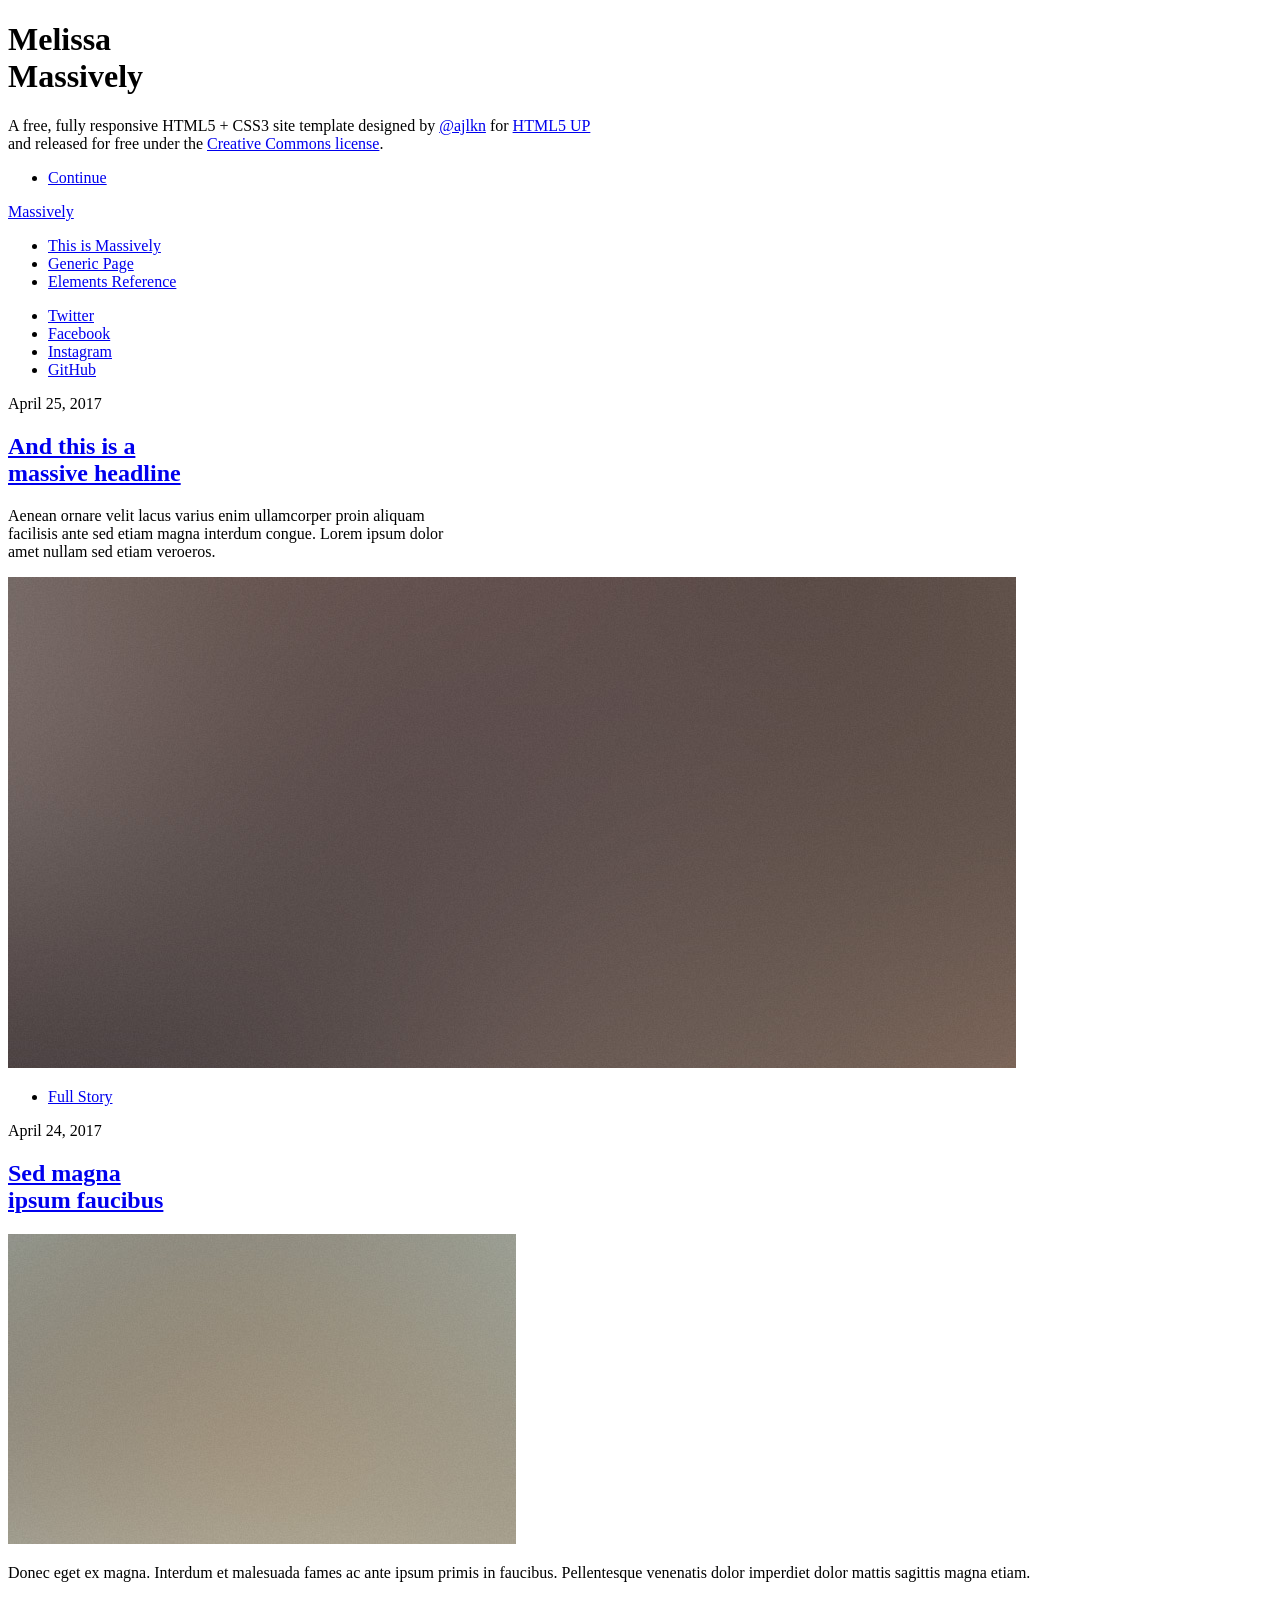
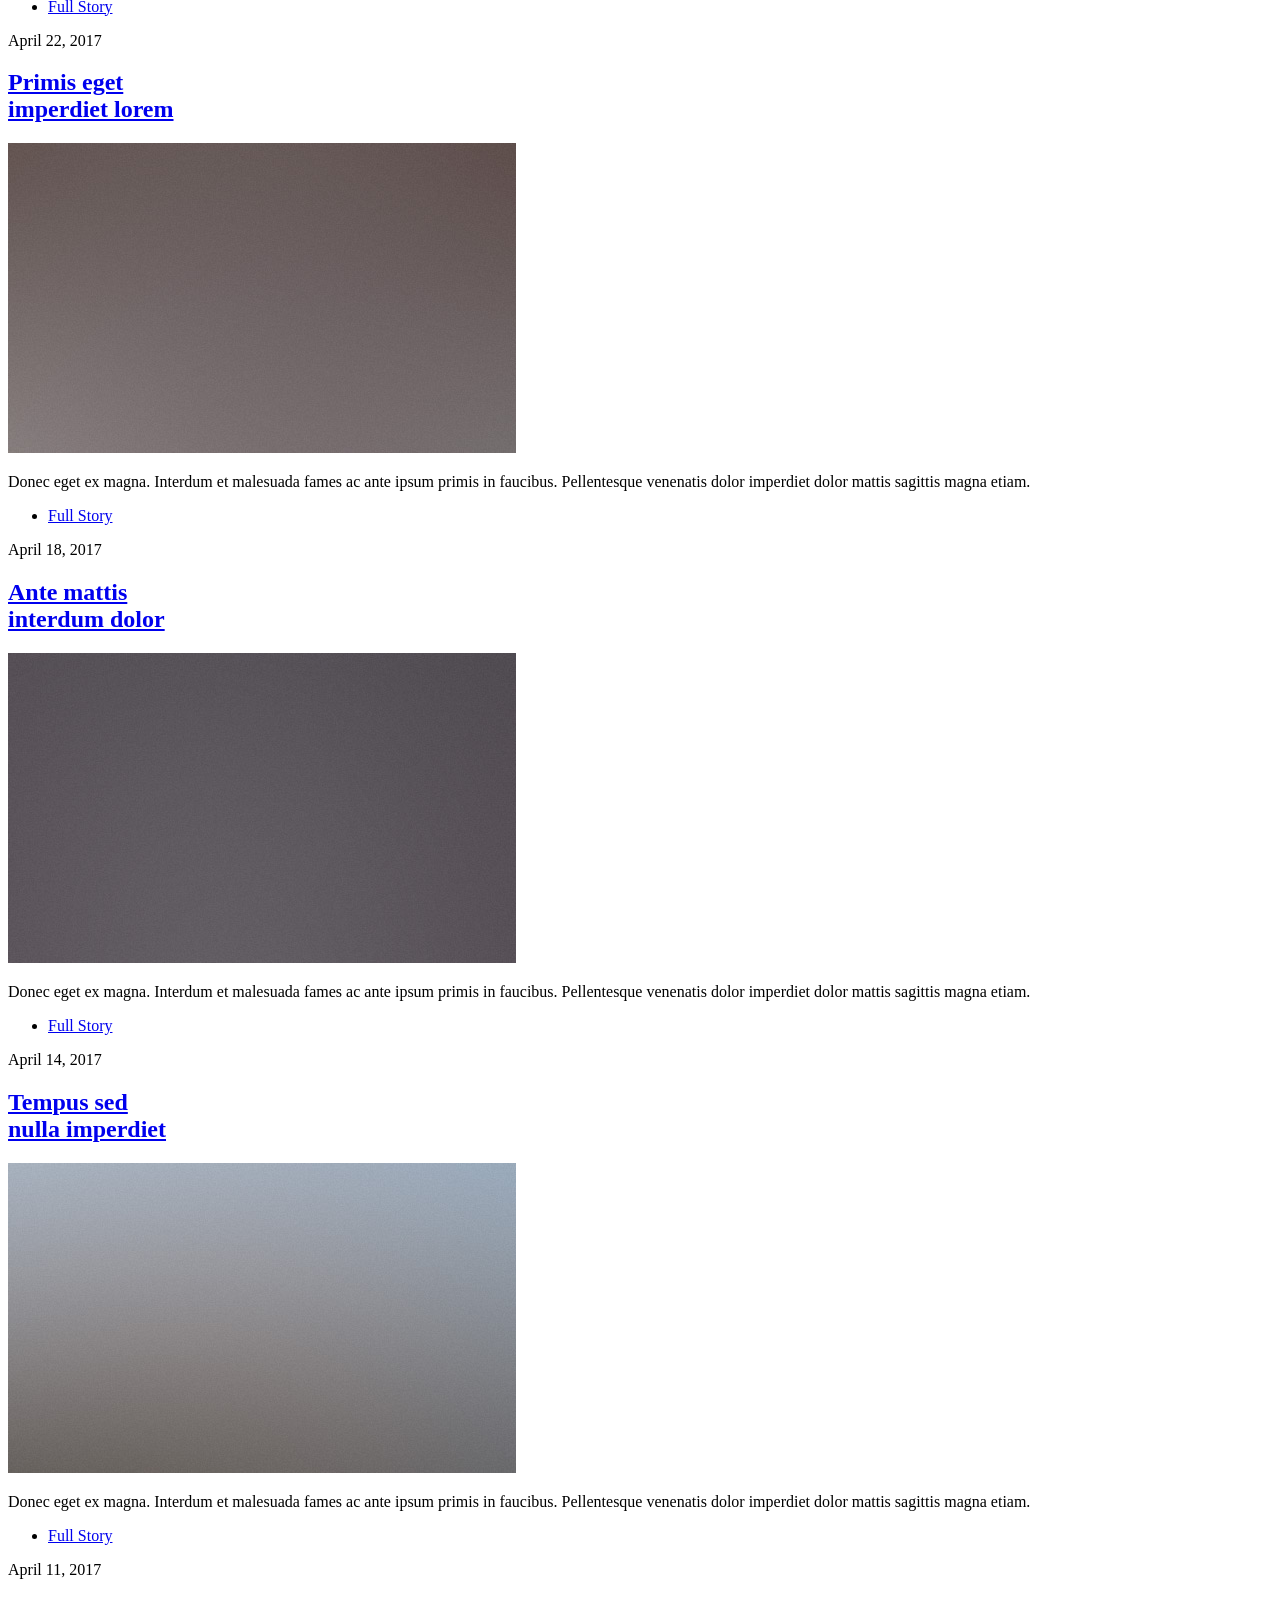
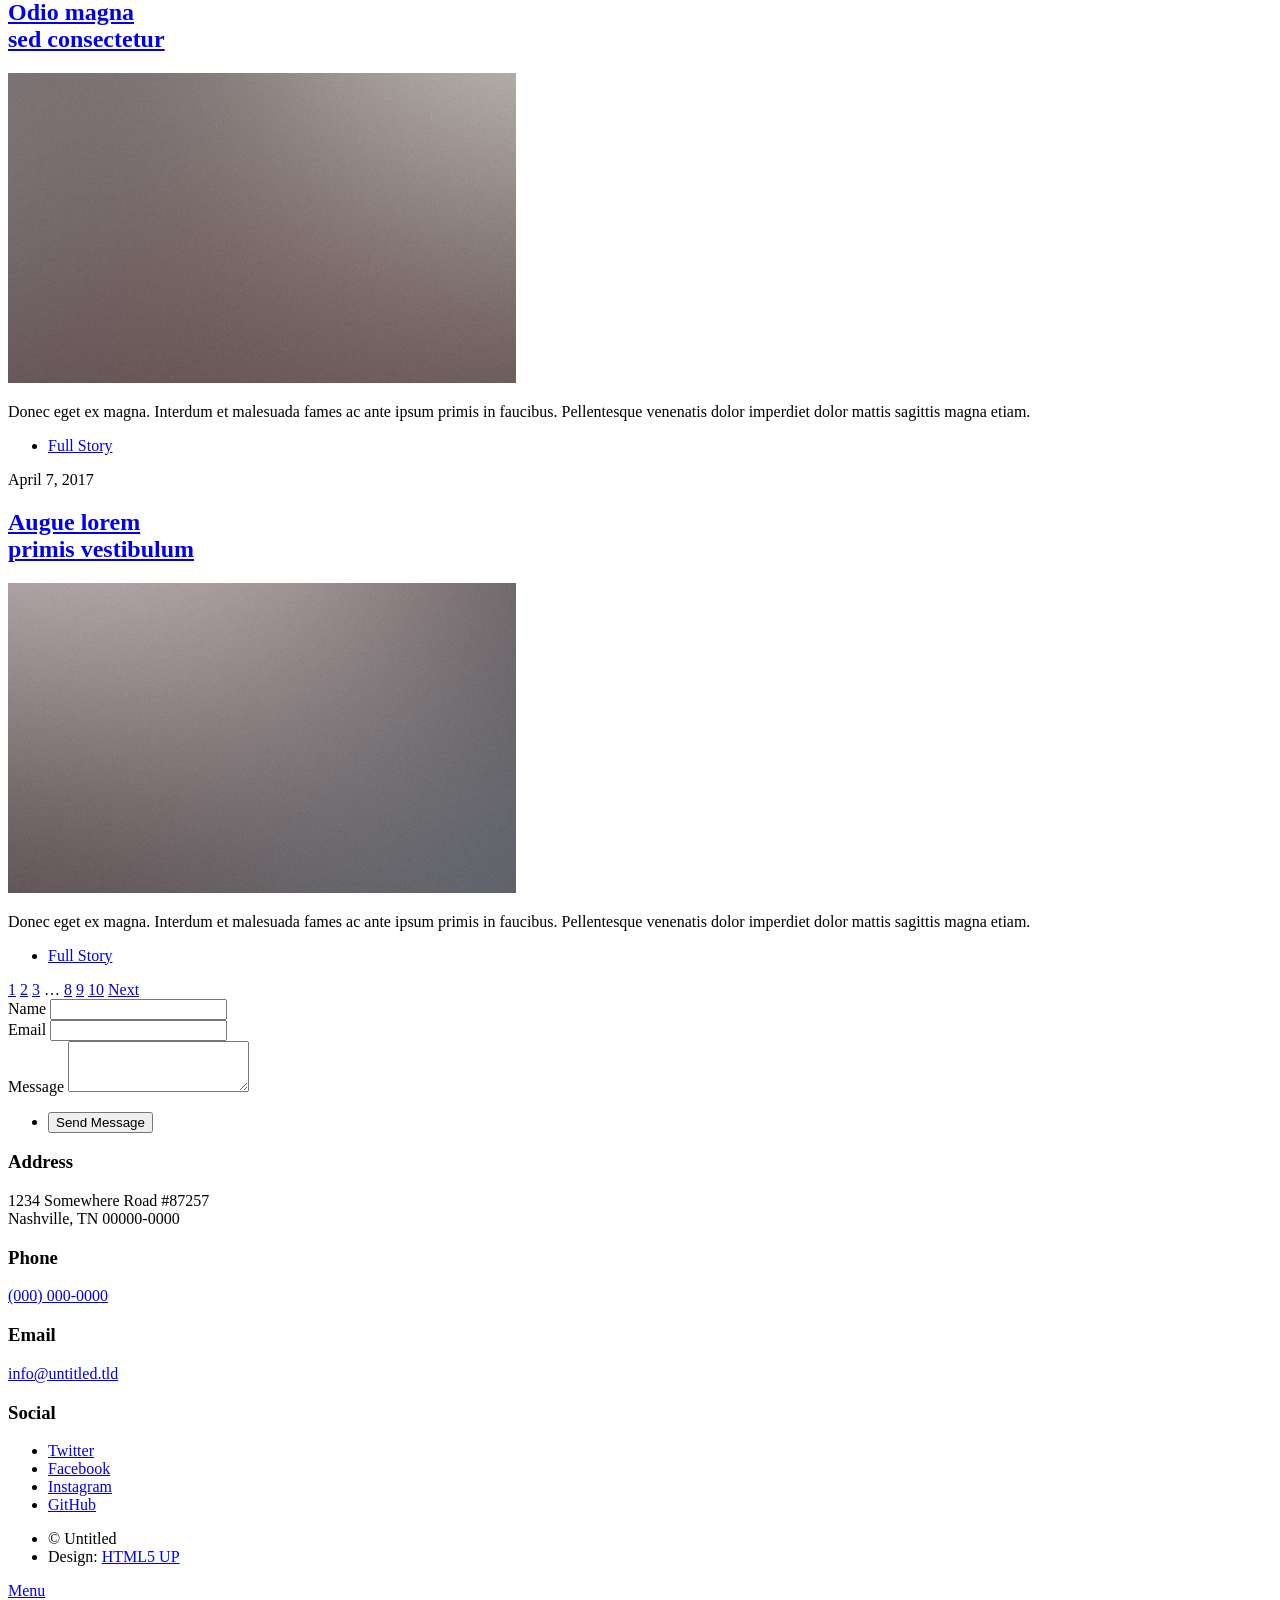
==== index.html @ 53a0f2e7 "Add files via upload First" ====
<!DOCTYPE HTML>
<!--
	Massively by HTML5 UP
	html5up.net | @ajlkn
	Free for personal and commercial use under the CCA 3.0 license (html5up.net/license)
-->
<html>
	<head>
		<title>Massively by HTML5 UP</title>
		<meta charset="utf-8" />
		<meta name="viewport" content="width=device-width, initial-scale=1, user-scalable=no" />
		<link rel="stylesheet" href="assets/css/main.css" />
		<noscript><link rel="stylesheet" href="assets/css/noscript.css" /></noscript>
	</head>
	<body class="is-preload">

		<!-- Wrapper -->
			<div id="wrapper" class="fade-in">

				<!-- Intro -->
					<div id="intro">
						<h1>Melissa<br />
						Massively</h1>
						<p>A free, fully responsive HTML5 + CSS3 site template designed by <a href="https://twitter.com/ajlkn">@ajlkn</a> for <a href="https://html5up.net">HTML5 UP</a><br />
						and released for free under the <a href="https://html5up.net/license">Creative Commons license</a>.</p>
						<ul class="actions">
							<li><a href="#header" class="button icon solid solo fa-arrow-down scrolly">Continue</a></li>
						</ul>
					</div>

				<!-- Header -->
					<header id="header">
						<a href="index.html" class="logo">Massively</a>
					</header>

				<!-- Nav -->
					<nav id="nav">
						<ul class="links">
							<li class="active"><a href="index.html">This is Massively</a></li>
							<li><a href="generic.html">Generic Page</a></li>
							<li><a href="elements.html">Elements Reference</a></li>
						</ul>
						<ul class="icons">
							<li><a href="#" class="icon brands fa-twitter"><span class="label">Twitter</span></a></li>
							<li><a href="#" class="icon brands fa-facebook-f"><span class="label">Facebook</span></a></li>
							<li><a href="#" class="icon brands fa-instagram"><span class="label">Instagram</span></a></li>
							<li><a href="#" class="icon brands fa-github"><span class="label">GitHub</span></a></li>
						</ul>
					</nav>

				<!-- Main -->
					<div id="main">

						<!-- Featured Post -->
							<article class="post featured">
								<header class="major">
									<span class="date">April 25, 2017</span>
									<h2><a href="#">And this is a<br />
									massive headline</a></h2>
									<p>Aenean ornare velit lacus varius enim ullamcorper proin aliquam<br />
									facilisis ante sed etiam magna interdum congue. Lorem ipsum dolor<br />
									amet nullam sed etiam veroeros.</p>
								</header>
								<a href="#" class="image main"><img src="images/pic01.jpg" alt="" /></a>
								<ul class="actions special">
									<li><a href="#" class="button large">Full Story</a></li>
								</ul>
							</article>

						<!-- Posts -->
							<section class="posts">
								<article>
									<header>
										<span class="date">April 24, 2017</span>
										<h2><a href="#">Sed magna<br />
										ipsum faucibus</a></h2>
									</header>
									<a href="#" class="image fit"><img src="images/pic02.jpg" alt="" /></a>
									<p>Donec eget ex magna. Interdum et malesuada fames ac ante ipsum primis in faucibus. Pellentesque venenatis dolor imperdiet dolor mattis sagittis magna etiam.</p>
									<ul class="actions special">
										<li><a href="#" class="button">Full Story</a></li>
									</ul>
								</article>
								<article>
									<header>
										<span class="date">April 22, 2017</span>
										<h2><a href="#">Primis eget<br />
										imperdiet lorem</a></h2>
									</header>
									<a href="#" class="image fit"><img src="images/pic03.jpg" alt="" /></a>
									<p>Donec eget ex magna. Interdum et malesuada fames ac ante ipsum primis in faucibus. Pellentesque venenatis dolor imperdiet dolor mattis sagittis magna etiam.</p>
									<ul class="actions special">
										<li><a href="#" class="button">Full Story</a></li>
									</ul>
								</article>
								<article>
									<header>
										<span class="date">April 18, 2017</span>
										<h2><a href="#">Ante mattis<br />
										interdum dolor</a></h2>
									</header>
									<a href="#" class="image fit"><img src="images/pic04.jpg" alt="" /></a>
									<p>Donec eget ex magna. Interdum et malesuada fames ac ante ipsum primis in faucibus. Pellentesque venenatis dolor imperdiet dolor mattis sagittis magna etiam.</p>
									<ul class="actions special">
										<li><a href="#" class="button">Full Story</a></li>
									</ul>
								</article>
								<article>
									<header>
										<span class="date">April 14, 2017</span>
										<h2><a href="#">Tempus sed<br />
										nulla imperdiet</a></h2>
									</header>
									<a href="#" class="image fit"><img src="images/pic05.jpg" alt="" /></a>
									<p>Donec eget ex magna. Interdum et malesuada fames ac ante ipsum primis in faucibus. Pellentesque venenatis dolor imperdiet dolor mattis sagittis magna etiam.</p>
									<ul class="actions special">
										<li><a href="#" class="button">Full Story</a></li>
									</ul>
								</article>
								<article>
									<header>
										<span class="date">April 11, 2017</span>
										<h2><a href="#">Odio magna<br />
										sed consectetur</a></h2>
									</header>
									<a href="#" class="image fit"><img src="images/pic06.jpg" alt="" /></a>
									<p>Donec eget ex magna. Interdum et malesuada fames ac ante ipsum primis in faucibus. Pellentesque venenatis dolor imperdiet dolor mattis sagittis magna etiam.</p>
									<ul class="actions special">
										<li><a href="#" class="button">Full Story</a></li>
									</ul>
								</article>
								<article>
									<header>
										<span class="date">April 7, 2017</span>
										<h2><a href="#">Augue lorem<br />
										primis vestibulum</a></h2>
									</header>
									<a href="#" class="image fit"><img src="images/pic07.jpg" alt="" /></a>
									<p>Donec eget ex magna. Interdum et malesuada fames ac ante ipsum primis in faucibus. Pellentesque venenatis dolor imperdiet dolor mattis sagittis magna etiam.</p>
									<ul class="actions special">
										<li><a href="#" class="button">Full Story</a></li>
									</ul>
								</article>
							</section>

						<!-- Footer -->
							<footer>
								<div class="pagination">
									<!--<a href="#" class="previous">Prev</a>-->
									<a href="#" class="page active">1</a>
									<a href="#" class="page">2</a>
									<a href="#" class="page">3</a>
									<span class="extra">&hellip;</span>
									<a href="#" class="page">8</a>
									<a href="#" class="page">9</a>
									<a href="#" class="page">10</a>
									<a href="#" class="next">Next</a>
								</div>
							</footer>

					</div>

				<!-- Footer -->
					<footer id="footer">
						<section>
							<form method="post" action="#">
								<div class="fields">
									<div class="field">
										<label for="name">Name</label>
										<input type="text" name="name" id="name" />
									</div>
									<div class="field">
										<label for="email">Email</label>
										<input type="text" name="email" id="email" />
									</div>
									<div class="field">
										<label for="message">Message</label>
										<textarea name="message" id="message" rows="3"></textarea>
									</div>
								</div>
								<ul class="actions">
									<li><input type="submit" value="Send Message" /></li>
								</ul>
							</form>
						</section>
						<section class="split contact">
							<section class="alt">
								<h3>Address</h3>
								<p>1234 Somewhere Road #87257<br />
								Nashville, TN 00000-0000</p>
							</section>
							<section>
								<h3>Phone</h3>
								<p><a href="#">(000) 000-0000</a></p>
							</section>
							<section>
								<h3>Email</h3>
								<p><a href="#">info@untitled.tld</a></p>
							</section>
							<section>
								<h3>Social</h3>
								<ul class="icons alt">
									<li><a href="#" class="icon brands alt fa-twitter"><span class="label">Twitter</span></a></li>
									<li><a href="#" class="icon brands alt fa-facebook-f"><span class="label">Facebook</span></a></li>
									<li><a href="#" class="icon brands alt fa-instagram"><span class="label">Instagram</span></a></li>
									<li><a href="#" class="icon brands alt fa-github"><span class="label">GitHub</span></a></li>
								</ul>
							</section>
						</section>
					</footer>

				<!-- Copyright -->
					<div id="copyright">
						<ul><li>&copy; Untitled</li><li>Design: <a href="https://html5up.net">HTML5 UP</a></li></ul>
					</div>

			</div>

		<!-- Scripts -->
			<script src="assets/js/jquery.min.js"></script>
			<script src="assets/js/jquery.scrollex.min.js"></script>
			<script src="assets/js/jquery.scrolly.min.js"></script>
			<script src="assets/js/browser.min.js"></script>
			<script src="assets/js/breakpoints.min.js"></script>
			<script src="assets/js/util.js"></script>
			<script src="assets/js/main.js"></script>

	</body>
</html>
---- assets/css/main.css ----
@import url(fontawesome-all.min.css);
@import url("https://fonts.googleapis.com/css?family=Merriweather:300,700,300italic,700italic|Source+Sans+Pro:900");

/*
	Massively by HTML5 UP
	html5up.net | @ajlkn
	Free for personal and commercial use under the CCA 3.0 license (html5up.net/license)
*/

html, body, div, span, applet, object,
iframe, h1, h2, h3, h4, h5, h6, p, blockquote,
pre, a, abbr, acronym, address, big, cite,
code, del, dfn, em, img, ins, kbd, q, s, samp,
small, strike, strong, sub, sup, tt, var, b,
u, i, center, dl, dt, dd, ol, ul, li, fieldset,
form, label, legend, table, caption, tbody,
tfoot, thead, tr, th, td, article, aside,
canvas, details, embed, figure, figcaption,
footer, header, hgroup, menu, nav, output, ruby,
section, summary, time, mark, audio, video {
	margin: 0;
	padding: 0;
	border: 0;
	font-size: 100%;
	font: inherit;
	vertical-align: baseline;}

article, aside, details, figcaption, figure,
footer, header, hgroup, menu, nav, section {
	display: block;}

body {
	line-height: 1;
}

ol, ul {
	list-style: none;
}

blockquote, q {
	quotes: none;
}

	blockquote:before, blockquote:after, q:before, q:after {
		content: '';
		content: none;
	}

table {
	border-collapse: collapse;
	border-spacing: 0;
}

body {
	-webkit-text-size-adjust: none;
}

mark {
	background-color: transparent;
	color: inherit;
}

input::-moz-focus-inner {
	border: 0;
	padding: 0;
}

input, select, textarea {
	-moz-appearance: none;
	-webkit-appearance: none;
	-ms-appearance: none;
	appearance: none;
}

/* Basic */

	@-ms-viewport {
		width: device-width;
	}

	body {
		-ms-overflow-style: scrollbar;
	}

	@media screen and (max-width: 480px) {

		html, body {
			min-width: 320px;
		}

	}

	html {
		box-sizing: border-box;
	}

	*, *:before, *:after {
		box-sizing: inherit;
	}

	body {
		background-color: #1e252d;
	}

		body.is-preload *, body.is-preload *:before, body.is-preload *:after {
			-moz-animation: none !important;
			-webkit-animation: none !important;
			-ms-animation: none !important;
			animation: none !important;
			-moz-transition: none !important;
			-webkit-transition: none !important;
			-ms-transition: none !important;
			transition: none !important;
		}

/* Type */

	html {
		font-size: 16pt;
	}

		@media screen and (max-width: 1680px) {

			html {
				font-size: 12pt;
			}

		}

		@media screen and (max-width: 1280px) {

			html {
				font-size: 11pt;
			}

		}

		@media screen and (max-width: 360px) {

			html {
				font-size: 10pt;
			}

		}

	body {
		color: #212931;
	}

	body, input, select, textarea {
		font-family: "Merriweather", Georgia, serif;
		font-weight: 300;
		font-size: 1rem;
		line-height: 2.375;
	}

	a {
		-moz-transition: color 0.2s ease-in-out, background-color 0.2s ease-in-out, border-color 0.2s ease-in-out, box-shadow 0.2s ease-in-out;
		-webkit-transition: color 0.2s ease-in-out, background-color 0.2s ease-in-out, border-color 0.2s ease-in-out, box-shadow 0.2s ease-in-out;
		-ms-transition: color 0.2s ease-in-out, background-color 0.2s ease-in-out, border-color 0.2s ease-in-out, box-shadow 0.2s ease-in-out;
		transition: color 0.2s ease-in-out, background-color 0.2s ease-in-out, border-color 0.2s ease-in-out, box-shadow 0.2s ease-in-out;
		border-bottom: dotted 1px;
		text-decoration: none;
	}

		a:hover {
			border-bottom-color: transparent;
		}

	strong, b {
		font-weight: 600;
	}

	em, i {
		font-style: italic;
	}

	p {
		text-align: justify;
		margin: 0 0 2rem 0;
	}

	h1, h2, h3, h4, h5, h6 {
		font-family: "Source Sans Pro", Helvetica, sans-serif;
		font-weight: 900;
		line-height: 1.5;
		letter-spacing: 0.075em;
		text-transform: uppercase;
		margin: 0 0 1rem 0;
	}

		h1 a, h2 a, h3 a, h4 a, h5 a, h6 a {
			border-bottom: 0;
			color: inherit;
			text-decoration: none;
		}

	h1 {
		font-size: 4rem;
		line-height: 1.1;
		margin: 0 0 2rem 0;
	}

	h2 {
		font-size: 1.75rem;
		line-height: 1.3;
		margin: 0 0 1.5rem 0;
	}

	h3 {
		font-size: 1.25rem;
		margin: 0 0 1.5rem 0;
	}

	h4 {
		font-size: 1rem;
	}

	h5 {
		font-size: 0.9rem;
	}

	h6 {
		font-size: 0.8rem;
	}

	sub {
		font-size: 0.8rem;
		position: relative;
		top: 0.5rem;
	}

	sup {
		font-size: 0.8rem;
		position: relative;
		top: -0.5rem;
	}

	blockquote {
		border-left: solid 4px;
		font-style: italic;
		margin: 0 0 2rem 0;
		padding: 0.5rem 0 0.5rem 2rem;
	}

	code {
		border: solid 2px;
		font-family: "Courier New", monospace;
		font-size: 0.9rem;
		margin: 0 0.25rem;
		padding: 0.25rem 0.65rem;
	}

	pre {
		-webkit-overflow-scrolling: touch;
		font-family: "Courier New", monospace;
		font-size: 0.9rem;
		margin: 0 0 2rem 0;
	}

		pre code {
			display: block;
			line-height: 1.75;
			padding: 1rem 1.5rem;
			overflow-x: auto;
		}

	hr {
		border: 0;
		border-bottom: solid 2px;
		margin: 3rem 0;
	}

		hr.major {
			margin: 5rem 0;
		}

	.align-left {
		text-align: left;
	}

	.align-center {
		text-align: center;
	}

	.align-right {
		text-align: right;
	}

	input, select, textarea {
		color: #212931;
	}

	a {
		color: #212931;
		border-bottom-color: rgba(33, 41, 49, 0.5);
	}

		a:hover {
			border-bottom-color: transparent;
			color: #18bfef !important;
		}

	strong, b {
		color: #212931;
	}

	h1, h2, h3, h4, h5, h6 {
		color: #212931;
	}

	blockquote {
		border-left-color: #eeeeee;
	}

	code {
		background: rgba(220, 220, 220, 0.25);
		border-color: #eeeeee;
	}

	hr {
		border-bottom-color: #eeeeee;
	}

/* Row */

	.row {
		display: flex;
		flex-wrap: wrap;
		box-sizing: border-box;
		align-items: stretch;
	}

		.row > * {
			box-sizing: border-box;
		}

		.row.gtr-uniform > * > :last-child {
			margin-bottom: 0;
		}

		.row.aln-left {
			justify-content: flex-start;
		}

		.row.aln-center {
			justify-content: center;
		}

		.row.aln-right {
			justify-content: flex-end;
		}

		.row.aln-top {
			align-items: flex-start;
		}

		.row.aln-middle {
			align-items: center;
		}

		.row.aln-bottom {
			align-items: flex-end;
		}

		.row > .imp {
			order: -1;
		}

		.row > .col-1 {
			width: 8.33333%;
		}

		.row > .off-1 {
			margin-left: 8.33333%;
		}

		.row > .col-2 {
			width: 16.66667%;
		}

		.row > .off-2 {
			margin-left: 16.66667%;
		}

		.row > .col-3 {
			width: 25%;
		}

		.row > .off-3 {
			margin-left: 25%;
		}

		.row > .col-4 {
			width: 33.33333%;
		}

		.row > .off-4 {
			margin-left: 33.33333%;
		}

		.row > .col-5 {
			width: 41.66667%;
		}

		.row > .off-5 {
			margin-left: 41.66667%;
		}

		.row > .col-6 {
			width: 50%;
		}

		.row > .off-6 {
			margin-left: 50%;
		}

		.row > .col-7 {
			width: 58.33333%;
		}

		.row > .off-7 {
			margin-left: 58.33333%;
		}

		.row > .col-8 {
			width: 66.66667%;
		}

		.row > .off-8 {
			margin-left: 66.66667%;
		}

		.row > .col-9 {
			width: 75%;
		}

		.row > .off-9 {
			margin-left: 75%;
		}

		.row > .col-10 {
			width: 83.33333%;
		}

		.row > .off-10 {
			margin-left: 83.33333%;
		}

		.row > .col-11 {
			width: 91.66667%;
		}

		.row > .off-11 {
			margin-left: 91.66667%;
		}

		.row > .col-12 {
			width: 100%;
		}

		.row > .off-12 {
			margin-left: 100%;
		}

		.row.gtr-0 {
			margin-top: 0;
			margin-left: 0rem;
		}

			.row.gtr-0 > * {
				padding: 0 0 0 0rem;
			}

			.row.gtr-0.gtr-uniform {
				margin-top: 0rem;
			}

				.row.gtr-0.gtr-uniform > * {
					padding-top: 0rem;
				}

		.row.gtr-25 {
			margin-top: 0;
			margin-left: -0.375rem;
		}

			.row.gtr-25 > * {
				padding: 0 0 0 0.375rem;
			}

			.row.gtr-25.gtr-uniform {
				margin-top: -0.375rem;
			}

				.row.gtr-25.gtr-uniform > * {
					padding-top: 0.375rem;
				}

		.row.gtr-50 {
			margin-top: 0;
			margin-left: -0.75rem;
		}

			.row.gtr-50 > * {
				padding: 0 0 0 0.75rem;
			}

			.row.gtr-50.gtr-uniform {
				margin-top: -0.75rem;
			}

				.row.gtr-50.gtr-uniform > * {
					padding-top: 0.75rem;
				}

		.row {
			margin-top: 0;
			margin-left: -1.5rem;
		}

			.row > * {
				padding: 0 0 0 1.5rem;
			}

			.row.gtr-uniform {
				margin-top: -1.5rem;
			}

				.row.gtr-uniform > * {
					padding-top: 1.5rem;
				}

		.row.gtr-150 {
			margin-top: 0;
			margin-left: -2.25rem;
		}

			.row.gtr-150 > * {
				padding: 0 0 0 2.25rem;
			}

			.row.gtr-150.gtr-uniform {
				margin-top: -2.25rem;
			}

				.row.gtr-150.gtr-uniform > * {
					padding-top: 2.25rem;
				}

		.row.gtr-200 {
			margin-top: 0;
			margin-left: -3rem;
		}

			.row.gtr-200 > * {
				padding: 0 0 0 3rem;
			}

			.row.gtr-200.gtr-uniform {
				margin-top: -3rem;
			}

				.row.gtr-200.gtr-uniform > * {
					padding-top: 3rem;
				}

		@media screen and (max-width: 1680px) {

			.row {
				display: flex;
				flex-wrap: wrap;
				box-sizing: border-box;
				align-items: stretch;
			}

				.row > * {
					box-sizing: border-box;
				}

				.row.gtr-uniform > * > :last-child {
					margin-bottom: 0;
				}

				.row.aln-left {
					justify-content: flex-start;
				}

				.row.aln-center {
					justify-content: center;
				}

				.row.aln-right {
					justify-content: flex-end;
				}

				.row.aln-top {
					align-items: flex-start;
				}

				.row.aln-middle {
					align-items: center;
				}

				.row.aln-bottom {
					align-items: flex-end;
				}

				.row > .imp-xlarge {
					order: -1;
				}

				.row > .col-1-xlarge {
					width: 8.33333%;
				}

				.row > .off-1-xlarge {
					margin-left: 8.33333%;
				}

				.row > .col-2-xlarge {
					width: 16.66667%;
				}

				.row > .off-2-xlarge {
					margin-left: 16.66667%;
				}

				.row > .col-3-xlarge {
					width: 25%;
				}

				.row > .off-3-xlarge {
					margin-left: 25%;
				}

				.row > .col-4-xlarge {
					width: 33.33333%;
				}

				.row > .off-4-xlarge {
					margin-left: 33.33333%;
				}

				.row > .col-5-xlarge {
					width: 41.66667%;
				}

				.row > .off-5-xlarge {
					margin-left: 41.66667%;
				}

				.row > .col-6-xlarge {
					width: 50%;
				}

				.row > .off-6-xlarge {
					margin-left: 50%;
				}

				.row > .col-7-xlarge {
					width: 58.33333%;
				}

				.row > .off-7-xlarge {
					margin-left: 58.33333%;
				}

				.row > .col-8-xlarge {
					width: 66.66667%;
				}

				.row > .off-8-xlarge {
					margin-left: 66.66667%;
				}

				.row > .col-9-xlarge {
					width: 75%;
				}

				.row > .off-9-xlarge {
					margin-left: 75%;
				}

				.row > .col-10-xlarge {
					width: 83.33333%;
				}

				.row > .off-10-xlarge {
					margin-left: 83.33333%;
				}

				.row > .col-11-xlarge {
					width: 91.66667%;
				}

				.row > .off-11-xlarge {
					margin-left: 91.66667%;
				}

				.row > .col-12-xlarge {
					width: 100%;
				}

				.row > .off-12-xlarge {
					margin-left: 100%;
				}

				.row.gtr-0 {
					margin-top: 0;
					margin-left: 0rem;
				}

					.row.gtr-0 > * {
						padding: 0 0 0 0rem;
					}

					.row.gtr-0.gtr-uniform {
						margin-top: 0rem;
					}

						.row.gtr-0.gtr-uniform > * {
							padding-top: 0rem;
						}

				.row.gtr-25 {
					margin-top: 0;
					margin-left: -0.375rem;
				}

					.row.gtr-25 > * {
						padding: 0 0 0 0.375rem;
					}

					.row.gtr-25.gtr-uniform {
						margin-top: -0.375rem;
					}

						.row.gtr-25.gtr-uniform > * {
							padding-top: 0.375rem;
						}

				.row.gtr-50 {
					margin-top: 0;
					margin-left: -0.75rem;
				}

					.row.gtr-50 > * {
						padding: 0 0 0 0.75rem;
					}

					.row.gtr-50.gtr-uniform {
						margin-top: -0.75rem;
					}

						.row.gtr-50.gtr-uniform > * {
							padding-top: 0.75rem;
						}

				.row {
					margin-top: 0;
					margin-left: -1.5rem;
				}

					.row > * {
						padding: 0 0 0 1.5rem;
					}

					.row.gtr-uniform {
						margin-top: -1.5rem;
					}

						.row.gtr-uniform > * {
							padding-top: 1.5rem;
						}

				.row.gtr-150 {
					margin-top: 0;
					margin-left: -2.25rem;
				}

					.row.gtr-150 > * {
						padding: 0 0 0 2.25rem;
					}

					.row.gtr-150.gtr-uniform {
						margin-top: -2.25rem;
					}

						.row.gtr-150.gtr-uniform > * {
							padding-top: 2.25rem;
						}

				.row.gtr-200 {
					margin-top: 0;
					margin-left: -3rem;
				}

					.row.gtr-200 > * {
						padding: 0 0 0 3rem;
					}

					.row.gtr-200.gtr-uniform {
						margin-top: -3rem;
					}

						.row.gtr-200.gtr-uniform > * {
							padding-top: 3rem;
						}

		}

		@media screen and (max-width: 1280px) {

			.row {
				display: flex;
				flex-wrap: wrap;
				box-sizing: border-box;
				align-items: stretch;
			}

				.row > * {
					box-sizing: border-box;
				}

				.row.gtr-uniform > * > :last-child {
					margin-bottom: 0;
				}

				.row.aln-left {
					justify-content: flex-start;
				}

				.row.aln-center {
					justify-content: center;
				}

				.row.aln-right {
					justify-content: flex-end;
				}

				.row.aln-top {
					align-items: flex-start;
				}

				.row.aln-middle {
					align-items: center;
				}

				.row.aln-bottom {
					align-items: flex-end;
				}

				.row > .imp-large {
					order: -1;
				}

				.row > .col-1-large {
					width: 8.33333%;
				}

				.row > .off-1-large {
					margin-left: 8.33333%;
				}

				.row > .col-2-large {
					width: 16.66667%;
				}

				.row > .off-2-large {
					margin-left: 16.66667%;
				}

				.row > .col-3-large {
					width: 25%;
				}

				.row > .off-3-large {
					margin-left: 25%;
				}

				.row > .col-4-large {
					width: 33.33333%;
				}

				.row > .off-4-large {
					margin-left: 33.33333%;
				}

				.row > .col-5-large {
					width: 41.66667%;
				}

				.row > .off-5-large {
					margin-left: 41.66667%;
				}

				.row > .col-6-large {
					width: 50%;
				}

				.row > .off-6-large {
					margin-left: 50%;
				}

				.row > .col-7-large {
					width: 58.33333%;
				}

				.row > .off-7-large {
					margin-left: 58.33333%;
				}

				.row > .col-8-large {
					width: 66.66667%;
				}

				.row > .off-8-large {
					margin-left: 66.66667%;
				}

				.row > .col-9-large {
					width: 75%;
				}

				.row > .off-9-large {
					margin-left: 75%;
				}

				.row > .col-10-large {
					width: 83.33333%;
				}

				.row > .off-10-large {
					margin-left: 83.33333%;
				}

				.row > .col-11-large {
					width: 91.66667%;
				}

				.row > .off-11-large {
					margin-left: 91.66667%;
				}

				.row > .col-12-large {
					width: 100%;
				}

				.row > .off-12-large {
					margin-left: 100%;
				}

				.row.gtr-0 {
					margin-top: 0;
					margin-left: 0rem;
				}

					.row.gtr-0 > * {
						padding: 0 0 0 0rem;
					}

					.row.gtr-0.gtr-uniform {
						margin-top: 0rem;
					}

						.row.gtr-0.gtr-uniform > * {
							padding-top: 0rem;
						}

				.row.gtr-25 {
					margin-top: 0;
					margin-left: -0.375rem;
				}

					.row.gtr-25 > * {
						padding: 0 0 0 0.375rem;
					}

					.row.gtr-25.gtr-uniform {
						margin-top: -0.375rem;
					}

						.row.gtr-25.gtr-uniform > * {
							padding-top: 0.375rem;
						}

				.row.gtr-50 {
					margin-top: 0;
					margin-left: -0.75rem;
				}

					.row.gtr-50 > * {
						padding: 0 0 0 0.75rem;
					}

					.row.gtr-50.gtr-uniform {
						margin-top: -0.75rem;
					}

						.row.gtr-50.gtr-uniform > * {
							padding-top: 0.75rem;
						}

				.row {
					margin-top: 0;
					margin-left: -1.5rem;
				}

					.row > * {
						padding: 0 0 0 1.5rem;
					}

					.row.gtr-uniform {
						margin-top: -1.5rem;
					}

						.row.gtr-uniform > * {
							padding-top: 1.5rem;
						}

				.row.gtr-150 {
					margin-top: 0;
					margin-left: -2.25rem;
				}

					.row.gtr-150 > * {
						padding: 0 0 0 2.25rem;
					}

					.row.gtr-150.gtr-uniform {
						margin-top: -2.25rem;
					}

						.row.gtr-150.gtr-uniform > * {
							padding-top: 2.25rem;
						}

				.row.gtr-200 {
					margin-top: 0;
					margin-left: -3rem;
				}

					.row.gtr-200 > * {
						padding: 0 0 0 3rem;
					}

					.row.gtr-200.gtr-uniform {
						margin-top: -3rem;
					}

						.row.gtr-200.gtr-uniform > * {
							padding-top: 3rem;
						}

		}

		@media screen and (max-width: 980px) {

			.row {
				display: flex;
				flex-wrap: wrap;
				box-sizing: border-box;
				align-items: stretch;
			}

				.row > * {
					box-sizing: border-box;
				}

				.row.gtr-uniform > * > :last-child {
					margin-bottom: 0;
				}

				.row.aln-left {
					justify-content: flex-start;
				}

				.row.aln-center {
					justify-content: center;
				}

				.row.aln-right {
					justify-content: flex-end;
				}

				.row.aln-top {
					align-items: flex-start;
				}

				.row.aln-middle {
					align-items: center;
				}

				.row.aln-bottom {
					align-items: flex-end;
				}

				.row > .imp-medium {
					order: -1;
				}

				.row > .col-1-medium {
					width: 8.33333%;
				}

				.row > .off-1-medium {
					margin-left: 8.33333%;
				}

				.row > .col-2-medium {
					width: 16.66667%;
				}

				.row > .off-2-medium {
					margin-left: 16.66667%;
				}

				.row > .col-3-medium {
					width: 25%;
				}

				.row > .off-3-medium {
					margin-left: 25%;
				}

				.row > .col-4-medium {
					width: 33.33333%;
				}

				.row > .off-4-medium {
					margin-left: 33.33333%;
				}

				.row > .col-5-medium {
					width: 41.66667%;
				}

				.row > .off-5-medium {
					margin-left: 41.66667%;
				}

				.row > .col-6-medium {
					width: 50%;
				}

				.row > .off-6-medium {
					margin-left: 50%;
				}

				.row > .col-7-medium {
					width: 58.33333%;
				}

				.row > .off-7-medium {
					margin-left: 58.33333%;
				}

				.row > .col-8-medium {
					width: 66.66667%;
				}

				.row > .off-8-medium {
					margin-left: 66.66667%;
				}

				.row > .col-9-medium {
					width: 75%;
				}

				.row > .off-9-medium {
					margin-left: 75%;
				}

				.row > .col-10-medium {
					width: 83.33333%;
				}

				.row > .off-10-medium {
					margin-left: 83.33333%;
				}

				.row > .col-11-medium {
					width: 91.66667%;
				}

				.row > .off-11-medium {
					margin-left: 91.66667%;
				}

				.row > .col-12-medium {
					width: 100%;
				}

				.row > .off-12-medium {
					margin-left: 100%;
				}

				.row.gtr-0 {
					margin-top: 0;
					margin-left: 0rem;
				}

					.row.gtr-0 > * {
						padding: 0 0 0 0rem;
					}

					.row.gtr-0.gtr-uniform {
						margin-top: 0rem;
					}

						.row.gtr-0.gtr-uniform > * {
							padding-top: 0rem;
						}

				.row.gtr-25 {
					margin-top: 0;
					margin-left: -0.375rem;
				}

					.row.gtr-25 > * {
						padding: 0 0 0 0.375rem;
					}

					.row.gtr-25.gtr-uniform {
						margin-top: -0.375rem;
					}

						.row.gtr-25.gtr-uniform > * {
							padding-top: 0.375rem;
						}

				.row.gtr-50 {
					margin-top: 0;
					margin-left: -0.75rem;
				}

					.row.gtr-50 > * {
						padding: 0 0 0 0.75rem;
					}

					.row.gtr-50.gtr-uniform {
						margin-top: -0.75rem;
					}

						.row.gtr-50.gtr-uniform > * {
							padding-top: 0.75rem;
						}

				.row {
					margin-top: 0;
					margin-left: -1.5rem;
				}

					.row > * {
						padding: 0 0 0 1.5rem;
					}

					.row.gtr-uniform {
						margin-top: -1.5rem;
					}

						.row.gtr-uniform > * {
							padding-top: 1.5rem;
						}

				.row.gtr-150 {
					margin-top: 0;
					margin-left: -2.25rem;
				}

					.row.gtr-150 > * {
						padding: 0 0 0 2.25rem;
					}

					.row.gtr-150.gtr-uniform {
						margin-top: -2.25rem;
					}

						.row.gtr-150.gtr-uniform > * {
							padding-top: 2.25rem;
						}

				.row.gtr-200 {
					margin-top: 0;
					margin-left: -3rem;
				}

					.row.gtr-200 > * {
						padding: 0 0 0 3rem;
					}

					.row.gtr-200.gtr-uniform {
						margin-top: -3rem;
					}

						.row.gtr-200.gtr-uniform > * {
							padding-top: 3rem;
						}

		}

		@media screen and (max-width: 736px) {

			.row {
				display: flex;
				flex-wrap: wrap;
				box-sizing: border-box;
				align-items: stretch;
			}

				.row > * {
					box-sizing: border-box;
				}

				.row.gtr-uniform > * > :last-child {
					margin-bottom: 0;
				}

				.row.aln-left {
					justify-content: flex-start;
				}

				.row.aln-center {
					justify-content: center;
				}

				.row.aln-right {
					justify-content: flex-end;
				}

				.row.aln-top {
					align-items: flex-start;
				}

				.row.aln-middle {
					align-items: center;
				}

				.row.aln-bottom {
					align-items: flex-end;
				}

				.row > .imp-small {
					order: -1;
				}

				.row > .col-1-small {
					width: 8.33333%;
				}

				.row > .off-1-small {
					margin-left: 8.33333%;
				}

				.row > .col-2-small {
					width: 16.66667%;
				}

				.row > .off-2-small {
					margin-left: 16.66667%;
				}

				.row > .col-3-small {
					width: 25%;
				}

				.row > .off-3-small {
					margin-left: 25%;
				}

				.row > .col-4-small {
					width: 33.33333%;
				}

				.row > .off-4-small {
					margin-left: 33.33333%;
				}

				.row > .col-5-small {
					width: 41.66667%;
				}

				.row > .off-5-small {
					margin-left: 41.66667%;
				}

				.row > .col-6-small {
					width: 50%;
				}

				.row > .off-6-small {
					margin-left: 50%;
				}

				.row > .col-7-small {
					width: 58.33333%;
				}

				.row > .off-7-small {
					margin-left: 58.33333%;
				}

				.row > .col-8-small {
					width: 66.66667%;
				}

				.row > .off-8-small {
					margin-left: 66.66667%;
				}

				.row > .col-9-small {
					width: 75%;
				}

				.row > .off-9-small {
					margin-left: 75%;
				}

				.row > .col-10-small {
					width: 83.33333%;
				}

				.row > .off-10-small {
					margin-left: 83.33333%;
				}

				.row > .col-11-small {
					width: 91.66667%;
				}

				.row > .off-11-small {
					margin-left: 91.66667%;
				}

				.row > .col-12-small {
					width: 100%;
				}

				.row > .off-12-small {
					margin-left: 100%;
				}

				.row.gtr-0 {
					margin-top: 0;
					margin-left: 0rem;
				}

					.row.gtr-0 > * {
						padding: 0 0 0 0rem;
					}

					.row.gtr-0.gtr-uniform {
						margin-top: 0rem;
					}

						.row.gtr-0.gtr-uniform > * {
							padding-top: 0rem;
						}

				.row.gtr-25 {
					margin-top: 0;
					margin-left: -0.375rem;
				}

					.row.gtr-25 > * {
						padding: 0 0 0 0.375rem;
					}

					.row.gtr-25.gtr-uniform {
						margin-top: -0.375rem;
					}

						.row.gtr-25.gtr-uniform > * {
							padding-top: 0.375rem;
						}

				.row.gtr-50 {
					margin-top: 0;
					margin-left: -0.75rem;
				}

					.row.gtr-50 > * {
						padding: 0 0 0 0.75rem;
					}

					.row.gtr-50.gtr-uniform {
						margin-top: -0.75rem;
					}

						.row.gtr-50.gtr-uniform > * {
							padding-top: 0.75rem;
						}

				.row {
					margin-top: 0;
					margin-left: -1.5rem;
				}

					.row > * {
						padding: 0 0 0 1.5rem;
					}

					.row.gtr-uniform {
						margin-top: -1.5rem;
					}

						.row.gtr-uniform > * {
							padding-top: 1.5rem;
						}

				.row.gtr-150 {
					margin-top: 0;
					margin-left: -2.25rem;
				}

					.row.gtr-150 > * {
						padding: 0 0 0 2.25rem;
					}

					.row.gtr-150.gtr-uniform {
						margin-top: -2.25rem;
					}

						.row.gtr-150.gtr-uniform > * {
							padding-top: 2.25rem;
						}

				.row.gtr-200 {
					margin-top: 0;
					margin-left: -3rem;
				}

					.row.gtr-200 > * {
						padding: 0 0 0 3rem;
					}

					.row.gtr-200.gtr-uniform {
						margin-top: -3rem;
					}

						.row.gtr-200.gtr-uniform > * {
							padding-top: 3rem;
						}

		}

		@media screen and (max-width: 480px) {

			.row {
				display: flex;
				flex-wrap: wrap;
				box-sizing: border-box;
				align-items: stretch;
			}

				.row > * {
					box-sizing: border-box;
				}

				.row.gtr-uniform > * > :last-child {
					margin-bottom: 0;
				}

				.row.aln-left {
					justify-content: flex-start;
				}

				.row.aln-center {
					justify-content: center;
				}

				.row.aln-right {
					justify-content: flex-end;
				}

				.row.aln-top {
					align-items: flex-start;
				}

				.row.aln-middle {
					align-items: center;
				}

				.row.aln-bottom {
					align-items: flex-end;
				}

				.row > .imp-xsmall {
					order: -1;
				}

				.row > .col-1-xsmall {
					width: 8.33333%;
				}

				.row > .off-1-xsmall {
					margin-left: 8.33333%;
				}

				.row > .col-2-xsmall {
					width: 16.66667%;
				}

				.row > .off-2-xsmall {
					margin-left: 16.66667%;
				}

				.row > .col-3-xsmall {
					width: 25%;
				}

				.row > .off-3-xsmall {
					margin-left: 25%;
				}

				.row > .col-4-xsmall {
					width: 33.33333%;
				}

				.row > .off-4-xsmall {
					margin-left: 33.33333%;
				}

				.row > .col-5-xsmall {
					width: 41.66667%;
				}

				.row > .off-5-xsmall {
					margin-left: 41.66667%;
				}

				.row > .col-6-xsmall {
					width: 50%;
				}

				.row > .off-6-xsmall {
					margin-left: 50%;
				}

				.row > .col-7-xsmall {
					width: 58.33333%;
				}

				.row > .off-7-xsmall {
					margin-left: 58.33333%;
				}

				.row > .col-8-xsmall {
					width: 66.66667%;
				}

				.row > .off-8-xsmall {
					margin-left: 66.66667%;
				}

				.row > .col-9-xsmall {
					width: 75%;
				}

				.row > .off-9-xsmall {
					margin-left: 75%;
				}

				.row > .col-10-xsmall {
					width: 83.33333%;
				}

				.row > .off-10-xsmall {
					margin-left: 83.33333%;
				}

				.row > .col-11-xsmall {
					width: 91.66667%;
				}

				.row > .off-11-xsmall {
					margin-left: 91.66667%;
				}

				.row > .col-12-xsmall {
					width: 100%;
				}

				.row > .off-12-xsmall {
					margin-left: 100%;
				}

				.row.gtr-0 {
					margin-top: 0;
					margin-left: 0rem;
				}

					.row.gtr-0 > * {
						padding: 0 0 0 0rem;
					}

					.row.gtr-0.gtr-uniform {
						margin-top: 0rem;
					}

						.row.gtr-0.gtr-uniform > * {
							padding-top: 0rem;
						}

				.row.gtr-25 {
					margin-top: 0;
					margin-left: -0.375rem;
				}

					.row.gtr-25 > * {
						padding: 0 0 0 0.375rem;
					}

					.row.gtr-25.gtr-uniform {
						margin-top: -0.375rem;
					}

						.row.gtr-25.gtr-uniform > * {
							padding-top: 0.375rem;
						}

				.row.gtr-50 {
					margin-top: 0;
					margin-left: -0.75rem;
				}

					.row.gtr-50 > * {
						padding: 0 0 0 0.75rem;
					}

					.row.gtr-50.gtr-uniform {
						margin-top: -0.75rem;
					}

						.row.gtr-50.gtr-uniform > * {
							padding-top: 0.75rem;
						}

				.row {
					margin-top: 0;
					margin-left: -1.5rem;
				}

					.row > * {
						padding: 0 0 0 1.5rem;
					}

					.row.gtr-uniform {
						margin-top: -1.5rem;
					}

						.row.gtr-uniform > * {
							padding-top: 1.5rem;
						}

				.row.gtr-150 {
					margin-top: 0;
					margin-left: -2.25rem;
				}

					.row.gtr-150 > * {
						padding: 0 0 0 2.25rem;
					}

					.row.gtr-150.gtr-uniform {
						margin-top: -2.25rem;
					}

						.row.gtr-150.gtr-uniform > * {
							padding-top: 2.25rem;
						}

				.row.gtr-200 {
					margin-top: 0;
					margin-left: -3rem;
				}

					.row.gtr-200 > * {
						padding: 0 0 0 3rem;
					}

					.row.gtr-200.gtr-uniform {
						margin-top: -3rem;
					}

						.row.gtr-200.gtr-uniform > * {
							padding-top: 3rem;
						}

		}

		@media screen and (max-width: 360px) {

			.row {
				display: flex;
				flex-wrap: wrap;
				box-sizing: border-box;
				align-items: stretch;
			}

				.row > * {
					box-sizing: border-box;
				}

				.row.gtr-uniform > * > :last-child {
					margin-bottom: 0;
				}

				.row.aln-left {
					justify-content: flex-start;
				}

				.row.aln-center {
					justify-content: center;
				}

				.row.aln-right {
					justify-content: flex-end;
				}

				.row.aln-top {
					align-items: flex-start;
				}

				.row.aln-middle {
					align-items: center;
				}

				.row.aln-bottom {
					align-items: flex-end;
				}

				.row > .imp-xxsmall {
					order: -1;
				}

				.row > .col-1-xxsmall {
					width: 8.33333%;
				}

				.row > .off-1-xxsmall {
					margin-left: 8.33333%;
				}

				.row > .col-2-xxsmall {
					width: 16.66667%;
				}

				.row > .off-2-xxsmall {
					margin-left: 16.66667%;
				}

				.row > .col-3-xxsmall {
					width: 25%;
				}

				.row > .off-3-xxsmall {
					margin-left: 25%;
				}

				.row > .col-4-xxsmall {
					width: 33.33333%;
				}

				.row > .off-4-xxsmall {
					margin-left: 33.33333%;
				}

				.row > .col-5-xxsmall {
					width: 41.66667%;
				}

				.row > .off-5-xxsmall {
					margin-left: 41.66667%;
				}

				.row > .col-6-xxsmall {
					width: 50%;
				}

				.row > .off-6-xxsmall {
					margin-left: 50%;
				}

				.row > .col-7-xxsmall {
					width: 58.33333%;
				}

				.row > .off-7-xxsmall {
					margin-left: 58.33333%;
				}

				.row > .col-8-xxsmall {
					width: 66.66667%;
				}

				.row > .off-8-xxsmall {
					margin-left: 66.66667%;
				}

				.row > .col-9-xxsmall {
					width: 75%;
				}

				.row > .off-9-xxsmall {
					margin-left: 75%;
				}

				.row > .col-10-xxsmall {
					width: 83.33333%;
				}

				.row > .off-10-xxsmall {
					margin-left: 83.33333%;
				}

				.row > .col-11-xxsmall {
					width: 91.66667%;
				}

				.row > .off-11-xxsmall {
					margin-left: 91.66667%;
				}

				.row > .col-12-xxsmall {
					width: 100%;
				}

				.row > .off-12-xxsmall {
					margin-left: 100%;
				}

				.row.gtr-0 {
					margin-top: 0;
					margin-left: 0rem;
				}

					.row.gtr-0 > * {
						padding: 0 0 0 0rem;
					}

					.row.gtr-0.gtr-uniform {
						margin-top: 0rem;
					}

						.row.gtr-0.gtr-uniform > * {
							padding-top: 0rem;
						}

				.row.gtr-25 {
					margin-top: 0;
					margin-left: -0.375rem;
				}

					.row.gtr-25 > * {
						padding: 0 0 0 0.375rem;
					}

					.row.gtr-25.gtr-uniform {
						margin-top: -0.375rem;
					}

						.row.gtr-25.gtr-uniform > * {
							padding-top: 0.375rem;
						}

				.row.gtr-50 {
					margin-top: 0;
					margin-left: -0.75rem;
				}

					.row.gtr-50 > * {
						padding: 0 0 0 0.75rem;
					}

					.row.gtr-50.gtr-uniform {
						margin-top: -0.75rem;
					}

						.row.gtr-50.gtr-uniform > * {
							padding-top: 0.75rem;
						}

				.row {
					margin-top: 0;
					margin-left: -1.5rem;
				}

					.row > * {
						padding: 0 0 0 1.5rem;
					}

					.row.gtr-uniform {
						margin-top: -1.5rem;
					}

						.row.gtr-uniform > * {
							padding-top: 1.5rem;
						}

				.row.gtr-150 {
					margin-top: 0;
					margin-left: -2.25rem;
				}

					.row.gtr-150 > * {
						padding: 0 0 0 2.25rem;
					}

					.row.gtr-150.gtr-uniform {
						margin-top: -2.25rem;
					}

						.row.gtr-150.gtr-uniform > * {
							padding-top: 2.25rem;
						}

				.row.gtr-200 {
					margin-top: 0;
					margin-left: -3rem;
				}

					.row.gtr-200 > * {
						padding: 0 0 0 3rem;
					}

					.row.gtr-200.gtr-uniform {
						margin-top: -3rem;
					}

						.row.gtr-200.gtr-uniform > * {
							padding-top: 3rem;
						}

		}

/* Box */

	.box {
		border: solid 2px;
		margin-bottom: 2rem;
		padding: 1.5rem;
	}

		.box > :last-child,
		.box > :last-child > :last-child,
		.box > :last-child > :last-child > :last-child {
			margin-bottom: 0;
		}

		.box.alt {
			border: 0;
			border-radius: 0;
			padding: 0;
		}

	.box {
		border-color: #eeeeee;
	}

/* Button */

	input[type="submit"],
	input[type="reset"],
	input[type="button"],
	button,
	.button {
		-moz-appearance: none;
		-webkit-appearance: none;
		-ms-appearance: none;
		appearance: none;
		-moz-transition: background-color 0.2s ease-in-out, box-shadow 0.2s ease-in-out, color 0.2s ease-in-out;
		-webkit-transition: background-color 0.2s ease-in-out, box-shadow 0.2s ease-in-out, color 0.2s ease-in-out;
		-ms-transition: background-color 0.2s ease-in-out, box-shadow 0.2s ease-in-out, color 0.2s ease-in-out;
		transition: background-color 0.2s ease-in-out, box-shadow 0.2s ease-in-out, color 0.2s ease-in-out;
		border: 0;
		border-radius: 0;
		cursor: pointer;
		display: inline-block;
		font-family: "Source Sans Pro", Helvetica, sans-serif;
		font-size: 0.8rem;
		font-weight: 900;
		letter-spacing: 0.075em;
		height: 3rem;
		line-height: 3rem;
		padding: 0 2rem;
		text-align: center;
		text-decoration: none;
		text-transform: uppercase;
		white-space: nowrap;
	}

		input[type="submit"].icon:before,
		input[type="reset"].icon:before,
		input[type="button"].icon:before,
		button.icon:before,
		.button.icon:before {
			margin-right: 0.5rem;
		}

		input[type="submit"].icon.solo,
		input[type="reset"].icon.solo,
		input[type="button"].icon.solo,
		button.icon.solo,
		.button.icon.solo {
			position: relative;
			width: 4rem;
			height: 4rem;
			line-height: 4rem;
			border-radius: 4rem;
			text-indent: 4rem;
			overflow: hidden;
			padding: 0;
			white-space: nowrap;
		}

			input[type="submit"].icon.solo:before,
			input[type="reset"].icon.solo:before,
			input[type="button"].icon.solo:before,
			button.icon.solo:before,
			.button.icon.solo:before {
				position: absolute;
				display: block;
				top: 0;
				left: 0;
				width: inherit;
				height: inherit;
				line-height: inherit;
				font-size: 1.25rem;
				margin-right: 0;
				text-align: center;
				text-indent: 0;
			}

		input[type="submit"].fit,
		input[type="reset"].fit,
		input[type="button"].fit,
		button.fit,
		.button.fit {
			width: 100%;
		}

		input[type="submit"].small,
		input[type="reset"].small,
		input[type="button"].small,
		button.small,
		.button.small {
			font-size: 0.7rem;
			height: 2.5rem;
			line-height: 2.5rem;
			padding: 0 1.5rem;
		}

		input[type="submit"].large,
		input[type="reset"].large,
		input[type="button"].large,
		button.large,
		.button.large {
			font-size: 0.9rem;
			height: 3.5rem;
			line-height: 3.5rem;
			padding: 0 2.75rem;
		}

		@media screen and (max-width: 980px) {

			input[type="submit"],
			input[type="reset"],
			input[type="button"],
			button,
			.button {
				font-size: 0.9rem;
				height: 3.25rem;
				line-height: 3.25rem;
			}

				input[type="submit"].large,
				input[type="reset"].large,
				input[type="button"].large,
				button.large,
				.button.large {
					font-size: 1rem;
					height: 3.75rem;
					line-height: 3.75rem;
				}

		}

		input[type="submit"].disabled, input[type="submit"]:disabled,
		input[type="reset"].disabled,
		input[type="reset"]:disabled,
		input[type="button"].disabled,
		input[type="button"]:disabled,
		button.disabled,
		button:disabled,
		.button.disabled,
		.button:disabled {
			pointer-events: none;
			opacity: 0.25;
		}

	input[type="submit"],
	input[type="reset"],
	input[type="button"],
	button,
	.button {
		background-color: transparent;
		box-shadow: inset 0 0 0 2px #212931;
		color: #212931 !important;
	}

		input[type="submit"]:hover,
		input[type="reset"]:hover,
		input[type="button"]:hover,
		button:hover,
		.button:hover {
			box-shadow: inset 0 0 0 2px #18bfef;
			color: #18bfef !important;
		}

		input[type="submit"].primary,
		input[type="reset"].primary,
		input[type="button"].primary,
		button.primary,
		.button.primary {
			background-color: #212931;
			box-shadow: none;
			color: #ffffff !important;
		}

			input[type="submit"].primary:hover,
			input[type="reset"].primary:hover,
			input[type="button"].primary:hover,
			button.primary:hover,
			.button.primary:hover {
				background-color: #18bfef;
			}

/* Form */

	form {
		margin: 0 0 2rem 0;
	}

		form > :last-child {
			margin-bottom: 0;
		}

		form > .fields {
			display: -moz-flex;
			display: -webkit-flex;
			display: -ms-flex;
			display: flex;
			-moz-flex-wrap: wrap;
			-webkit-flex-wrap: wrap;
			-ms-flex-wrap: wrap;
			flex-wrap: wrap;
			width: calc(100% + 3rem);
			margin: -1.5rem 0 2rem -1.5rem;
		}

			form > .fields > .field {
				-moz-flex-grow: 0;
				-webkit-flex-grow: 0;
				-ms-flex-grow: 0;
				flex-grow: 0;
				-moz-flex-shrink: 0;
				-webkit-flex-shrink: 0;
				-ms-flex-shrink: 0;
				flex-shrink: 0;
				padding: 1.5rem 0 0 1.5rem;
				width: calc(100% - 1.5rem);
			}

				form > .fields > .field.half {
					width: calc(50% - 0.75rem);
				}

				form > .fields > .field.third {
					width: calc(100%/3 - 0.5rem);
				}

				form > .fields > .field.quarter {
					width: calc(25% - 0.375rem);
				}

		@media screen and (max-width: 480px) {

			form > .fields {
				width: calc(100% + 3rem);
				margin: -1.5rem 0 2rem -1.5rem;
			}

				form > .fields > .field {
					padding: 1.5rem 0 0 1.5rem;
					width: calc(100% - 1.5rem);
				}

					form > .fields > .field.half {
						width: calc(100% - 1.5rem);
					}

					form > .fields > .field.third {
						width: calc(100% - 1.5rem);
					}

					form > .fields > .field.quarter {
						width: calc(100% - 1.5rem);
					}

		}

	label {
		display: block;
		font-family: "Source Sans Pro", Helvetica, sans-serif;
		font-weight: 900;
		line-height: 1.5;
		letter-spacing: 0.075em;
		font-size: 0.8rem;
		text-transform: uppercase;
		margin: 0 0 0.75rem 0;
	}

		@media screen and (max-width: 980px) {

			label {
				font-size: 0.9rem;
			}

		}

	input[type="text"],
	input[type="password"],
	input[type="email"],
	select,
	textarea {
		-moz-appearance: none;
		-webkit-appearance: none;
		-ms-appearance: none;
		appearance: none;
		background: transparent;
		border-radius: 0;
		border: solid 2px;
		color: inherit;
		display: block;
		outline: 0;
		padding: 0 1rem;
		text-decoration: none;
		width: 100%;
	}

		input[type="text"]:invalid,
		input[type="password"]:invalid,
		input[type="email"]:invalid,
		select:invalid,
		textarea:invalid {
			box-shadow: none;
		}

	select {
		background-size: 1.25rem;
		background-repeat: no-repeat;
		background-position: calc(100% - 1rem) center;
		height: 3rem;
		padding-right: 3rem;
		text-overflow: ellipsis;
	}

		select:focus::-ms-value {
			background-color: transparent;
		}

		select::-ms-expand {
			display: none;
		}

	input[type="text"],
	input[type="password"],
	input[type="email"],
	select {
		height: 3rem;
	}

	textarea {
		padding: 0.75rem 1rem;
	}

	input[type="checkbox"],
	input[type="radio"] {
		-moz-appearance: none;
		-webkit-appearance: none;
		-ms-appearance: none;
		appearance: none;
		display: block;
		float: left;
		margin-right: -2rem;
		opacity: 0;
		width: 1rem;
		z-index: -1;
	}

		input[type="checkbox"] + label,
		input[type="radio"] + label {
			text-decoration: none;
			cursor: pointer;
			display: inline-block;
			font-size: 1rem;
			letter-spacing: 0;
			font-family: "Merriweather", Georgia, serif;
			text-transform: none;
			font-weight: 300;
			padding-left: 2.8rem;
			padding-right: 1rem;
			position: relative;
		}

			input[type="checkbox"] + label:before,
			input[type="radio"] + label:before {
				-moz-osx-font-smoothing: grayscale;
				-webkit-font-smoothing: antialiased;
				display: inline-block;
				font-style: normal;
				font-variant: normal;
				text-rendering: auto;
				line-height: 1;
				text-transform: none !important;
				font-family: 'Font Awesome 5 Free';
				font-weight: 900;
			}

			input[type="checkbox"] + label:before,
			input[type="radio"] + label:before {
				border-radius: 0;
				border: solid 2px;
				content: '';
				display: inline-block;
				font-size: 0.8rem;
				height: 1.8rem;
				left: 0;
				line-height: 1.65rem;
				position: absolute;
				text-align: center;
				top: -0.125rem;
				width: 1.8rem;
			}

		input[type="checkbox"]:checked + label:before,
		input[type="radio"]:checked + label:before {
			content: '\f00c';
		}

	input[type="checkbox"] + label:before {
		border-radius: 0;
	}

	input[type="radio"] + label:before {
		border-radius: 100%;
	}

	::-webkit-input-placeholder {
		opacity: 1.0;
	}

	:-moz-placeholder {
		opacity: 1.0;
	}

	::-moz-placeholder {
		opacity: 1.0;
	}

	:-ms-input-placeholder {
		opacity: 1.0;
	}

	label {
		color: #212931;
	}

	input[type="text"],
	input[type="password"],
	input[type="email"],
	select,
	textarea {
		border-color: #eeeeee;
	}

		input[type="text"]:focus,
		input[type="password"]:focus,
		input[type="email"]:focus,
		select:focus,
		textarea:focus {
			border-color: #18bfef;
		}

	select {
		background-image: url("data:image/svg+xml;charset=utf8,%3Csvg xmlns='http://www.w3.org/2000/svg' width='40' height='40' preserveAspectRatio='none' viewBox='0 0 40 40'%3E%3Cpath d='M9.4,12.3l10.4,10.4l10.4-10.4c0.2-0.2,0.5-0.4,0.9-0.4c0.3,0,0.6,0.1,0.9,0.4l3.3,3.3c0.2,0.2,0.4,0.5,0.4,0.9 c0,0.4-0.1,0.6-0.4,0.9L20.7,31.9c-0.2,0.2-0.5,0.4-0.9,0.4c-0.3,0-0.6-0.1-0.9-0.4L4.3,17.3c-0.2-0.2-0.4-0.5-0.4-0.9 c0-0.4,0.1-0.6,0.4-0.9l3.3-3.3c0.2-0.2,0.5-0.4,0.9-0.4S9.1,12.1,9.4,12.3z' fill='%23eeeeee' /%3E%3C/svg%3E");
	}

		select option {
			background-color: #ffffff;
			color: #212931;
		}

	.select-wrapper:before {
		color: #eeeeee;
	}

	input[type="checkbox"] + label,
	input[type="radio"] + label {
		color: #212931;
	}

		input[type="checkbox"] + label:before,
		input[type="radio"] + label:before {
			border-color: #eeeeee;
		}

	input[type="checkbox"]:checked + label:before,
	input[type="radio"]:checked + label:before {
		background-color: #212931;
		border-color: #212931;
		color: #ffffff;
	}

	input[type="checkbox"]:focus + label:before,
	input[type="radio"]:focus + label:before {
		border-color: #18bfef;
	}

	::-webkit-input-placeholder {
		color: #909498 !important;
	}

	:-moz-placeholder {
		color: #909498 !important;
	}

	::-moz-placeholder {
		color: #909498 !important;
	}

	:-ms-input-placeholder {
		color: #909498 !important;
	}

	.formerize-placeholder {
		color: #909498 !important;
	}

/* Icon */

	.icon {
		text-decoration: none;
		border-bottom: none;
		position: relative;
	}

		.icon:before {
			-moz-osx-font-smoothing: grayscale;
			-webkit-font-smoothing: antialiased;
			display: inline-block;
			font-style: normal;
			font-variant: normal;
			text-rendering: auto;
			line-height: 1;
			text-transform: none !important;
			font-family: 'Font Awesome 5 Free';
			font-weight: 400;
		}

		.icon > .label {
			display: none;
		}

		.icon:before {
			line-height: inherit;
		}

		.icon.solid:before {
			font-weight: 900;
		}

		.icon.brands:before {
			font-family: 'Font Awesome 5 Brands';
		}

/* Image */

	.image {
		border: 0;
		display: inline-block;
		position: relative;
	}

		.image img {
			display: block;
		}

		.image.left, .image.right {
			max-width: 40%;
		}

			.image.left img, .image.right img {
				width: 100%;
			}

		.image.left {
			float: left;
			margin: 0 2rem 2rem 0;
			top: 0.75rem;
		}

		.image.right {
			float: right;
			margin: 0 0 2rem 2rem;
			top: 0.75rem;
		}

		.image.fit {
			display: block;
			margin: 2.5rem 0;
			width: 100%;
		}

			.image.fit:first-child {
				margin-top: 0;
			}

			.image.fit img {
				width: 100%;
			}

		.image.main {
			display: block;
			margin: 4rem 0;
			width: 100%;
		}

			.image.main:first-child {
				margin-top: 0;
			}

			.image.main img {
				width: 100%;
			}

		@media screen and (max-width: 736px) {

			.image.fit {
				margin: 2rem 0;
			}

			.image.main {
				margin: 2rem 0;
			}

		}

	a.image {
		overflow: hidden;
	}

		a.image img {
			-moz-transition: -moz-transform 0.2s ease-out;
			-webkit-transition: -webkit-transform 0.2s ease-out;
			-ms-transition: -ms-transform 0.2s ease-out;
			transition: transform 0.2s ease-out;
		}

		a.image:hover img {
			-moz-transform: scale(1.05);
			-webkit-transform: scale(1.05);
			-ms-transform: scale(1.05);
			transform: scale(1.05);
		}

/* Actions */

	ul.actions {
		display: -moz-flex;
		display: -webkit-flex;
		display: -ms-flex;
		display: flex;
		cursor: default;
		list-style: none;
		margin-left: -1rem;
		padding-left: 0;
	}

		ul.actions li {
			padding: 0 0 0 1rem;
			vertical-align: middle;
		}

		ul.actions.special {
			-moz-justify-content: center;
			-webkit-justify-content: center;
			-ms-justify-content: center;
			justify-content: center;
			width: 100%;
			margin-left: 0;
		}

			ul.actions.special li:first-child {
				padding-left: 0;
			}

		ul.actions.stacked {
			-moz-flex-direction: column;
			-webkit-flex-direction: column;
			-ms-flex-direction: column;
			flex-direction: column;
			margin-left: 0;
		}

			ul.actions.stacked li {
				padding: 1.3rem 0 0 0;
			}

				ul.actions.stacked li:first-child {
					padding-top: 0;
				}

		ul.actions.fit {
			width: calc(100% + 1rem);
		}

			ul.actions.fit li {
				-moz-flex-grow: 1;
				-webkit-flex-grow: 1;
				-ms-flex-grow: 1;
				flex-grow: 1;
				-moz-flex-shrink: 1;
				-webkit-flex-shrink: 1;
				-ms-flex-shrink: 1;
				flex-shrink: 1;
				width: 100%;
			}

				ul.actions.fit li > * {
					width: 100%;
				}

			ul.actions.fit.stacked {
				width: 100%;
			}

		@media screen and (max-width: 480px) {

			ul.actions:not(.fixed) {
				-moz-flex-direction: column;
				-webkit-flex-direction: column;
				-ms-flex-direction: column;
				flex-direction: column;
				margin-left: 0;
				width: 100% !important;
			}

				ul.actions:not(.fixed) li {
					-moz-flex-grow: 1;
					-webkit-flex-grow: 1;
					-ms-flex-grow: 1;
					flex-grow: 1;
					-moz-flex-shrink: 1;
					-webkit-flex-shrink: 1;
					-ms-flex-shrink: 1;
					flex-shrink: 1;
					padding: 1rem 0 0 0;
					text-align: center;
					width: 100%;
				}

					ul.actions:not(.fixed) li > * {
						width: 100%;
					}

					ul.actions:not(.fixed) li:first-child {
						padding-top: 0;
					}

					ul.actions:not(.fixed) li input[type="submit"],
					ul.actions:not(.fixed) li input[type="reset"],
					ul.actions:not(.fixed) li input[type="button"],
					ul.actions:not(.fixed) li button,
					ul.actions:not(.fixed) li .button {
						width: 100%;
					}

						ul.actions:not(.fixed) li input[type="submit"].icon:before,
						ul.actions:not(.fixed) li input[type="reset"].icon:before,
						ul.actions:not(.fixed) li input[type="button"].icon:before,
						ul.actions:not(.fixed) li button.icon:before,
						ul.actions:not(.fixed) li .button.icon:before {
							margin-left: -0.5rem;
						}

		}

/* Icons */

	ul.icons {
		cursor: default;
		list-style: none;
		padding-left: 0;
	}

		ul.icons li {
			display: inline-block;
			padding: 0 0.5rem 0 0;
			vertical-align: middle;
		}

			ul.icons li:last-child {
				padding-right: 0;
			}

			ul.icons li .icon:before {
				width: 2.25rem;
				height: 2.25rem;
				line-height: 2.25rem;
				display: inline-block;
				text-align: center;
				border-radius: 100%;
				font-size: 1.25rem;
			}

		ul.icons.alt li .icon:before {
			-moz-transition: color 0.2s ease-in-out, background-color 0.2s ease-in-out, border-color 0.2s ease-in-out, box-shadow 0.2s ease-in-out;
			-webkit-transition: color 0.2s ease-in-out, background-color 0.2s ease-in-out, border-color 0.2s ease-in-out, box-shadow 0.2s ease-in-out;
			-ms-transition: color 0.2s ease-in-out, background-color 0.2s ease-in-out, border-color 0.2s ease-in-out, box-shadow 0.2s ease-in-out;
			transition: color 0.2s ease-in-out, background-color 0.2s ease-in-out, border-color 0.2s ease-in-out, box-shadow 0.2s ease-in-out;
			font-size: 1rem;
		}

/* List */

	ol {
		list-style: decimal;
		margin: 0 0 2rem 0;
		padding-left: 1.25rem;
	}

		ol li {
			padding-left: 0.25rem;
		}

	ul {
		list-style: disc;
		margin: 0 0 2rem 0;
		padding-left: 1rem;
	}

		ul li {
			padding-left: 0.5rem;
		}

		ul.divided {
			list-style: none;
			padding-left: 0;
		}

			ul.divided li {
				border-top: solid 1px;
				padding: 0.5rem 0;
			}

				ul.divided li:first-child {
					border-top: 0;
					padding-top: 0;
				}

	dl {
		margin: 0 0 2rem 0;
	}

		dl dt {
			display: block;
			font-weight: 600;
			margin: 0 0 1rem 0;
		}

		dl dd {
			margin-left: 2rem;
		}

	ul.divided li {
		border-top-color: #eeeeee;
	}

	ul.icons li a.icon:hover:before {
		color: #18bfef;
	}

	ul.icons.alt li .icon:before {
		box-shadow: inset 0 0 0 2px #eeeeee;
	}

	ul.icons.alt li a.icon:hover:before {
		box-shadow: inset 0 0 0 2px #18bfef;
	}

/* Section/Article */

	section.special, article.special {
		text-align: center;
	}

	header {
		cursor: default;
	}

		header > .date {
			display: block;
			font-size: 0.8rem;
			height: 1;
			margin: 0 0 1rem 0;
			position: relative;
		}

		header > p {
			font-style: italic;
		}

		header > h1 + p {
			font-size: 1.1rem;
			margin-top: -0.5rem;
			line-height: 2;
		}

		header > h2 + p {
			font-size: 1rem;
			margin-top: -0.75rem;
		}

		header > h3 + p {
			font-size: 0.9rem;
			margin-top: -0.75rem;
		}

		header > h4 + p {
			font-size: 0.8rem;
			margin-top: -0.75rem;
		}

		header.major {
			margin: 0 0 4rem 0;
			text-align: center;
		}

			header.major > :last-child {
				margin-bottom: 0;
			}

			header.major > p {
				margin-top: 0;
				text-align: center;
			}

			header.major > .date {
				font-size: 1rem;
				margin: 0 0 4rem 0;
			}

				header.major > .date:before, header.major > .date:after {
					content: '';
					display: block;
					position: absolute;
					top: 50%;
					width: calc(50% - 6rem);
					border-top: solid 2px;
				}

				header.major > .date:before {
					left: 0;
				}

				header.major > .date:after {
					right: 0;
				}

		@media screen and (max-width: 980px) {

			header br {
				display: none;
			}

		}

		@media screen and (max-width: 736px) {

			header.major {
				margin: 0 0 2rem 0;
			}

		}

	header.major .date:before, header.major .date:after {
		border-top-color: #eeeeee;
	}

/* Table */

	.table-wrapper {
		-webkit-overflow-scrolling: touch;
		overflow-x: auto;
	}

	table {
		margin: 0 0 2rem 0;
		width: 100%;
	}

		table tbody tr {
			border: solid 1px;
			border-left: 0;
			border-right: 0;
		}

		table td {
			padding: 0.75rem 0.75rem;
		}

		table th {
			font-family: "Source Sans Pro", Helvetica, sans-serif;
			font-size: 0.8rem;
			font-weight: 900;
			letter-spacing: 0.075em;
			line-height: 1.5;
			padding: 0 0.75rem 0.75rem 0.75rem;
			text-align: left;
			text-transform: uppercase;
		}

			@media screen and (max-width: 980px) {

				table th {
					font-size: 0.9rem;
				}

			}

		table thead {
			border-bottom: solid 2px;
		}

		table tfoot {
			border-top: solid 2px;
		}

		table.alt {
			border-collapse: separate;
		}

			table.alt tbody tr td {
				border: solid 1px;
				border-left-width: 0;
				border-top-width: 0;
			}

				table.alt tbody tr td:first-child {
					border-left-width: 1px;
				}

			table.alt tbody tr:first-child td {
				border-top-width: 1px;
			}

			table.alt thead {
				border-bottom: 0;
			}

			table.alt tfoot {
				border-top: 0;
			}

	table tbody tr {
		border-color: #eeeeee;
	}

		table tbody tr:nth-child(2n + 1) {
			background-color: rgba(220, 220, 220, 0.25);
		}

	table th {
		color: #212931;
	}

	table thead {
		border-bottom-color: #eeeeee;
	}

	table tfoot {
		border-top-color: #eeeeee;
	}

	table.alt tbody tr td {
		border-color: #eeeeee;
	}

/* Pagination */

	.pagination {
		display: -moz-inline-flex;
		display: -webkit-inline-flex;
		display: -ms-inline-flex;
		display: inline-flex;
		-moz-user-select: none;
		-webkit-user-select: none;
		-ms-user-select: none;
		user-select: none;
		cursor: default;
		list-style: none;
		margin: 0 0 2rem 2px;
		padding: 0;
	}

		.pagination a, .pagination span {
			-moz-transition: background-color 0.2s ease-in-out, border-color 0.2s ease-in-out, box-shadow 0.2s ease-in-out, color 0.2s ease-in-out;
			-webkit-transition: background-color 0.2s ease-in-out, border-color 0.2s ease-in-out, box-shadow 0.2s ease-in-out, color 0.2s ease-in-out;
			-ms-transition: background-color 0.2s ease-in-out, border-color 0.2s ease-in-out, box-shadow 0.2s ease-in-out, color 0.2s ease-in-out;
			transition: background-color 0.2s ease-in-out, border-color 0.2s ease-in-out, box-shadow 0.2s ease-in-out, color 0.2s ease-in-out;
			border: solid 2px;
			display: inline-block;
			font-family: "Source Sans Pro", Helvetica, sans-serif;
			font-size: 0.8rem;
			font-weight: 900;
			height: 3rem;
			letter-spacing: 0.075em;
			line-height: calc(3rem - 4px);
			margin-left: -2px;
			min-width: 3rem;
			position: relative;
			text-align: center;
			text-decoration: none;
			text-transform: uppercase;
		}

		.pagination .next, .pagination .previous {
			text-decoration: none;
			padding: 0 1.75rem;
		}

			.pagination .next:before, .pagination .previous:before {
				-moz-osx-font-smoothing: grayscale;
				-webkit-font-smoothing: antialiased;
				display: inline-block;
				font-style: normal;
				font-variant: normal;
				text-rendering: auto;
				line-height: 1;
				text-transform: none !important;
				font-family: 'Font Awesome 5 Free';
				font-weight: 900;
			}

			.pagination .next:before, .pagination .previous:before {
				display: inline-block;
				color: inherit !important;
				line-height: inherit;
			}

		.pagination .previous:before {
			content: '\f104';
			margin-right: 0.9375em;
		}

		.pagination .next:before {
			content: '\f105';
			float: right;
			margin-left: 0.9375em;
		}

		@media screen and (max-width: 980px) {

			.pagination a, .pagination span {
				font-size: 0.9rem;
			}

		}

		@media screen and (max-width: 480px) {

			.pagination .page, .pagination .extra {
				display: none;
			}

		}

	.pagination a, .pagination span {
		border-color: #eeeeee;
	}

	.pagination a {
		color: #212931 !important;
	}

		.pagination a:hover {
			color: #18bfef !important;
			border-color: #18bfef;
			z-index: 1;
		}

			.pagination a:hover + a,
			.pagination a:hover + span {
				border-left-color: #18bfef;
			}

		.pagination a.active {
			background-color: #eeeeee;
		}

	.pagination span {
		color: #eeeeee;
	}

/* Wrapper */

	#wrapper {
		-moz-transition: opacity 0.5s ease;
		-webkit-transition: opacity 0.5s ease;
		-ms-transition: opacity 0.5s ease;
		transition: opacity 0.5s ease;
		position: relative;
		z-index: 1;
		overflow: hidden;
	}

		#wrapper > .bg {
			position: absolute;
			top: 0;
			left: 0;
			width: 100%;
			height: 100%;
			background-color: #212931;
			background-image: url("../../images/overlay.png"), linear-gradient(0deg, rgba(0, 0, 0, 0.1), rgba(0, 0, 0, 0.1)), url("../../images/bg.jpg");
			background-size: auto,								auto,														100% auto;
			background-position: center,								center,														top center;
			background-repeat: repeat,								no-repeat,													no-repeat;
			background-attachment: scroll,								scroll,														scroll;
			z-index: -1;
		}

			#wrapper > .bg.fixed {
				position: fixed;
				width: 100vw;
				height: 100vh;
			}

		#wrapper.fade-in:before {
			pointer-events: none;
			-moz-transition: opacity 1s ease-in-out;
			-webkit-transition: opacity 1s ease-in-out;
			-ms-transition: opacity 1s ease-in-out;
			transition: opacity 1s ease-in-out;
			-moz-transition-delay: 0.75s;
			-webkit-transition-delay: 0.75s;
			-ms-transition-delay: 0.75s;
			transition-delay: 0.75s;
			background: #1e252d;
			content: '';
			display: block;
			height: 100%;
			left: 0;
			opacity: 0;
			position: fixed;
			top: 0;
			width: 100%;
		}

		body.is-preload #wrapper.fade-in:before {
			opacity: 1;
		}

		@media screen and (orientation: portrait) {

			#wrapper > .bg {
				background-size: auto,								auto,														auto 175%;
			}

		}

/* Intro */

	#intro {
		color: #ffffff;
		padding: 8rem 4rem 6rem 4rem ;
		-moz-align-items: center;
		-webkit-align-items: center;
		-ms-align-items: center;
		align-items: center;
		display: -moz-flex;
		display: -webkit-flex;
		display: -ms-flex;
		display: flex;
		-moz-flex-direction: column;
		-webkit-flex-direction: column;
		-ms-flex-direction: column;
		flex-direction: column;
		-moz-justify-content: -moz-flex-end;
		-webkit-justify-content: -webkit-flex-end;
		-ms-justify-content: -ms-flex-end;
		justify-content: flex-end;
		-moz-transition: opacity 1s ease, -moz-transform 1s ease;
		-webkit-transition: opacity 1s ease, -webkit-transform 1s ease;
		-ms-transition: opacity 1s ease, -ms-transform 1s ease;
		transition: opacity 1s ease, transform 1s ease;
		position: relative;
		cursor: default;
		text-align: center;
		z-index: 1;
		min-height: 100vh;
	}

		#intro input, #intro select, #intro textarea {
			color: #ffffff;
		}

		#intro a {
			color: #ffffff;
			border-bottom-color: rgba(255, 255, 255, 0.5);
		}

			#intro a:hover {
				border-bottom-color: transparent;
				color: #18bfef !important;
			}

		#intro strong, #intro b {
			color: #ffffff;
		}

		#intro h1, #intro h2, #intro h3, #intro h4, #intro h5, #intro h6 {
			color: #ffffff;
		}

		#intro blockquote {
			border-left-color: #ffffff;
		}

		#intro code {
			background: rgba(255, 255, 255, 0.075);
			border-color: #ffffff;
		}

		#intro hr {
			border-bottom-color: #ffffff;
		}

		#intro input[type="submit"],
		#intro input[type="reset"],
		#intro input[type="button"],
		#intro button,
		#intro .button {
			background-color: transparent;
			box-shadow: inset 0 0 0 2px #ffffff;
			color: #ffffff !important;
		}

			#intro input[type="submit"]:hover,
			#intro input[type="reset"]:hover,
			#intro input[type="button"]:hover,
			#intro button:hover,
			#intro .button:hover {
				box-shadow: inset 0 0 0 2px #18bfef;
				color: #18bfef !important;
			}

			#intro input[type="submit"].primary,
			#intro input[type="reset"].primary,
			#intro input[type="button"].primary,
			#intro button.primary,
			#intro .button.primary {
				background-color: #ffffff;
				box-shadow: none;
				color: #1e252d !important;
			}

				#intro input[type="submit"].primary:hover,
				#intro input[type="reset"].primary:hover,
				#intro input[type="button"].primary:hover,
				#intro button.primary:hover,
				#intro .button.primary:hover {
					background-color: #18bfef;
				}

		#intro h1 {
			font-size: 5rem;
			line-height: 1;
		}

		#intro p {
			font-size: 1.25rem;
			font-style: italic;
			margin-top: -0.25rem;
			text-align: center;
		}

		#intro + #header {
			margin-top: -20rem;
		}

			#intro + #header .logo {
				-moz-transform: translateY(2rem);
				-webkit-transform: translateY(2rem);
				-ms-transform: translateY(2rem);
				transform: translateY(2rem);
				opacity: 0;
				visibility: hidden;
			}

		#intro.hidden {
			pointer-events: none;
			-moz-transform: translateY(2rem);
			-webkit-transform: translateY(2rem);
			-ms-transform: translateY(2rem);
			transform: translateY(2rem);
			-moz-transition: opacity 0.5s ease, -moz-transform 0.5s ease, visibility 0.5s;
			-webkit-transition: opacity 0.5s ease, -webkit-transform 0.5s ease, visibility 0.5s;
			-ms-transition: opacity 0.5s ease, -ms-transform 0.5s ease, visibility 0.5s;
			transition: opacity 0.5s ease, transform 0.5s ease, visibility 0.5s;
			opacity: 0;
			visibility: hidden;
		}

			#intro.hidden + #header .logo {
				-moz-transform: translateY(0);
				-webkit-transform: translateY(0);
				-ms-transform: translateY(0);
				transform: translateY(0);
				opacity: 1;
				visibility: visible;
			}

		body.is-preload #intro {
			-moz-transform: translateY(2rem);
			-webkit-transform: translateY(2rem);
			-ms-transform: translateY(2rem);
			transform: translateY(2rem);
			opacity: 0;
		}

			body.is-preload #intro:not(.hidden) + #header + #nav {
				-moz-transform: translateY(4rem);
				-webkit-transform: translateY(4rem);
				-ms-transform: translateY(4rem);
				transform: translateY(4rem);
				opacity: 0;
			}

		@media screen and (max-width: 980px) {

			#intro {
				padding: 4rem 4rem 2rem 4rem ;
				min-height: 90vh;
			}

				#intro p br {
					display: none;
				}

				#intro + #header {
					margin-top: -14rem;
				}

		}

		@media screen and (max-width: 736px) {

			#intro {
				padding: 3rem 2rem 1rem 2rem ;
				min-height: 80vh;
			}

				#intro h1 {
					font-size: 3.25rem;
					line-height: 1.1;
					margin-bottom: 1rem;
				}

				#intro p {
					font-size: 1rem;
					margin-top: 0rem;
				}

				#intro .actions {
					display: none;
				}

		}

/* Header */

	#header {
		color: #ffffff;
		-moz-align-items: center;
		-webkit-align-items: center;
		-ms-align-items: center;
		align-items: center;
		display: -moz-flex;
		display: -webkit-flex;
		display: -ms-flex;
		display: flex;
		-moz-flex-direction: column;
		-webkit-flex-direction: column;
		-ms-flex-direction: column;
		flex-direction: column;
		-moz-justify-content: -moz-flex-end;
		-webkit-justify-content: -webkit-flex-end;
		-ms-justify-content: -ms-flex-end;
		justify-content: flex-end;
		pointer-events: none;
		-moz-user-select: none;
		-webkit-user-select: none;
		-ms-user-select: none;
		user-select: none;
		height: 20rem;
		padding-bottom: 8rem;
		position: relative;
		text-align: center;
		z-index: 2;
	}

		#header input, #header select, #header textarea {
			color: #ffffff;
		}

		#header a {
			color: #ffffff;
			border-bottom-color: rgba(255, 255, 255, 0.5);
		}

			#header a:hover {
				border-bottom-color: transparent;
				color: #18bfef !important;
			}

		#header strong, #header b {
			color: #ffffff;
		}

		#header h1, #header h2, #header h3, #header h4, #header h5, #header h6 {
			color: #ffffff;
		}

		#header blockquote {
			border-left-color: #ffffff;
		}

		#header code {
			background: rgba(255, 255, 255, 0.075);
			border-color: #ffffff;
		}

		#header hr {
			border-bottom-color: #ffffff;
		}

		#header .logo {
			-moz-transition: border-color 0.2s ease-in-out, color 0.2s ease-in-out, opacity 0.5s ease, -moz-transform 0.5s ease, visibility 0.5s;
			-webkit-transition: border-color 0.2s ease-in-out, color 0.2s ease-in-out, opacity 0.5s ease, -webkit-transform 0.5s ease, visibility 0.5s;
			-ms-transition: border-color 0.2s ease-in-out, color 0.2s ease-in-out, opacity 0.5s ease, -ms-transform 0.5s ease, visibility 0.5s;
			transition: border-color 0.2s ease-in-out, color 0.2s ease-in-out, opacity 0.5s ease, transform 0.5s ease, visibility 0.5s;
			pointer-events: auto;
			border-style: solid;
			border-color: #ffffff;
			border-width: 5px !important;
			font-family: "Source Sans Pro", Helvetica, sans-serif;
			font-size: 2.25rem;
			font-weight: 900;
			letter-spacing: 0.075em;
			line-height: 1;
			padding: 1rem 1.75rem;
			text-transform: uppercase;
			visibility: visible;
		}

			#header .logo:hover {
				border-color: #18bfef !important;
				color: #18bfef !important;
			}

		@media screen and (max-width: 980px) {

			#header {
				height: 14rem;
				padding-bottom: 4rem;
			}

		}

		@media screen and (max-width: 736px) {

			#header {
				padding-bottom: 3rem;
			}

				#header .logo {
					font-size: 1.75rem;
					border-width: 3px !important;
				}

		}

/* Nav */

	#nav {
		color: #ffffff;
		display: -moz-flex;
		display: -webkit-flex;
		display: -ms-flex;
		display: flex;
		-moz-transition: -moz-transform 1s ease, opacity 1s ease;
		-webkit-transition: -webkit-transform 1s ease, opacity 1s ease;
		-ms-transition: -ms-transform 1s ease, opacity 1s ease;
		transition: transform 1s ease, opacity 1s ease;
		background: rgba(255, 255, 255, 0.175);
		height: 4rem;
		line-height: 4rem;
		margin: -4rem auto 0 auto;
		overflow: hidden;
		padding: 0 2rem 0 0;
		position: relative;
		width: calc(100% - 4rem);
		max-width: 72rem;
		z-index: 2;
	}

		#nav ul.divided li {
			border-top-color: #ffffff;
		}

		#nav ul.icons li a.icon:hover:before {
			color: #18bfef;
		}

		#nav ul.icons.alt li .icon:before {
			box-shadow: inset 0 0 0 2px #ffffff;
		}

		#nav ul.icons.alt li a.icon:hover:before {
			box-shadow: inset 0 0 0 2px #18bfef;
		}

		#nav input, #nav select, #nav textarea {
			color: #ffffff;
		}

		#nav a {
			color: #ffffff;
			border-bottom-color: rgba(255, 255, 255, 0.5);
		}

			#nav a:hover {
				border-bottom-color: transparent;
				color: #18bfef !important;
			}

		#nav strong, #nav b {
			color: #ffffff;
		}

		#nav h1, #nav h2, #nav h3, #nav h4, #nav h5, #nav h6 {
			color: #ffffff;
		}

		#nav blockquote {
			border-left-color: #ffffff;
		}

		#nav code {
			background: rgba(255, 255, 255, 0.075);
			border-color: #ffffff;
		}

		#nav hr {
			border-bottom-color: #ffffff;
		}

		#nav ul.links {
			display: -moz-flex;
			display: -webkit-flex;
			display: -ms-flex;
			display: flex;
			-moz-flex-grow: 1;
			-webkit-flex-grow: 1;
			-ms-flex-grow: 1;
			flex-grow: 1;
			-moz-flex-shrink: 1;
			-webkit-flex-shrink: 1;
			-ms-flex-shrink: 1;
			flex-shrink: 1;
			font-family: "Source Sans Pro", Helvetica, sans-serif;
			font-weight: 900;
			letter-spacing: 0.075em;
			list-style: none;
			margin-bottom: 0;
			padding-left: 0;
			text-transform: uppercase;
		}

			#nav ul.links li {
				display: block;
				padding-left: 0;
			}

				#nav ul.links li a {
					-moz-transition: background-color 0.2s ease-in-out, color 0.2s ease-in-out;
					-webkit-transition: background-color 0.2s ease-in-out, color 0.2s ease-in-out;
					-ms-transition: background-color 0.2s ease-in-out, color 0.2s ease-in-out;
					transition: background-color 0.2s ease-in-out, color 0.2s ease-in-out;
					display: block;
					font-size: 0.8rem;
					outline: none;
					padding: 0 2rem;
				}

					#nav ul.links li a:hover {
						color: inherit !important;
						background-color: rgba(255, 255, 255, 0.1);
					}

				#nav ul.links li.active {
					background-color: #ffffff;
				}

					#nav ul.links li.active a {
						color: #1e252d;
					}

						#nav ul.links li.active a:hover {
							color: #18bfef !important;
						}

		#nav ul.icons {
			-moz-flex-grow: 0;
			-webkit-flex-grow: 0;
			-ms-flex-grow: 0;
			flex-grow: 0;
			-moz-flex-shrink: 0;
			-webkit-flex-shrink: 0;
			-ms-flex-shrink: 0;
			flex-shrink: 0;
			margin-bottom: 0;
		}

		@media screen and (max-width: 980px) {

			#nav {
				display: none;
			}

		}

/* Main */

	#main {
		background-color: #ffffff;
		position: relative;
		margin: 0 auto;
		width: calc(100% - 4rem);
		max-width: 72rem;
		z-index: 2;
	}

		#main > * {
			padding: 4rem 4rem 2rem 4rem ;
			border-top: solid 2px #eeeeee;
			margin: 0;
		}

			#main > *:first-child {
				border-top: 0;
			}

		#main > footer {
			text-align: center;
		}

		#main > .post {
			padding: 8rem 8rem 6rem 8rem ;
		}

			#main > .post header.major > .date {
				margin-top: -2rem;
			}

			#main > .post header.major > h1, #main > .post header.major h2 {
				font-size: 4rem;
				line-height: 1.1;
				margin: 0 0 2rem 0;
			}

			#main > .post.featured {
				text-align: center;
			}

			@media screen and (max-width: 1280px) {

				#main > .post {
					padding: 6rem 4rem 4rem 4rem ;
				}

			}

			@media screen and (max-width: 736px) {

				#main > .post {
					padding: 4rem 2rem 2rem 2rem ;
				}

					#main > .post header.major > .date {
						margin-top: -1rem;
						margin-bottom: 2rem;
					}

					#main > .post header.major > h1, #main > .post header.major h2 {
						font-size: 2.5rem;
						line-height: 1.2;
						margin: 0 0 1.5rem 0;
					}

			}

		#main > .posts {
			display: -moz-flex;
			display: -webkit-flex;
			display: -ms-flex;
			display: flex;
			-moz-flex-wrap: wrap;
			-webkit-flex-wrap: wrap;
			-ms-flex-wrap: wrap;
			flex-wrap: wrap;
			-moz-align-items: -moz-stretch;
			-webkit-align-items: -webkit-stretch;
			-ms-align-items: -ms-stretch;
			align-items: stretch;
			text-align: center;
			width: 100%;
			padding: 0;
		}

			#main > .posts > * {
				-moz-flex-shrink: 1;
				-webkit-flex-shrink: 1;
				-ms-flex-shrink: 1;
				flex-shrink: 1;
				-moz-flex-grow: 0;
				-webkit-flex-grow: 0;
				-ms-flex-grow: 0;
				flex-grow: 0;
			}

			#main > .posts > * {
				width: 50%;
			}

			#main > .posts > * {
				padding: 4rem;
				width: 50%;
			}

			#main > .posts > article {
				border-color: #eeeeee;
				border-left-width: 2px;
				border-style: solid;
				border-top-width: 2px;
				text-align: center;
			}

				#main > .posts > article > :last-child {
					margin-bottom: 0;
				}

				#main > .posts > article:nth-child(2n - 1) {
					border-left-width: 0;
				}

				#main > .posts > article:nth-child(-n + 2) {
					border-top-width: 0;
				}

			@media screen and (max-width: 980px) {

				#main > .posts > * {
					width: 50%;
				}

				#main > .posts > * {
					padding: 2.5rem;
					width: 50%;
				}

			}

			@media screen and (max-width: 736px) {

				#main > .posts > * {
					width: 100%;
				}

				#main > .posts > * {
					padding: 2rem;
					width: 100%;
				}

				#main > .posts > article:nth-child(2n - 1) {
					border-left-width: 2px;
				}

				#main > .posts > article:nth-child(-n + 2) {
					border-top-width: 2px;
				}

				#main > .posts > article:nth-child(n) {
					border-left-width: 0;
				}

				#main > .posts > article:nth-child(-n + 1) {
					border-top-width: 0;
				}

				#main > .posts > article .image {
					max-width: 25rem;
					margin-left: auto;
					margin-right: auto;
				}

			}

		@media screen and (max-width: 736px) {

			#main > * {
				padding: 2rem 2rem 0.1rem 2rem ;
			}

		}

		@media screen and (max-width: 480px) {

			#main {
				width: 100%;
			}

		}

/* Footer */

	#footer {
		color: #717981;
		display: -moz-flex;
		display: -webkit-flex;
		display: -ms-flex;
		display: flex;
		background-color: #f5f5f5;
		color: #909498;
		cursor: default;
		position: relative;
		margin: 0 auto;
		width: calc(100% - 4rem);
		max-width: 72rem;
		z-index: 2;
	}

		#footer input, #footer select, #footer textarea {
			color: #717981;
		}

		#footer a {
			color: #717981;
			border-bottom-color: rgba(113, 121, 129, 0.5);
		}

			#footer a:hover {
				border-bottom-color: transparent;
				color: #18bfef !important;
			}

		#footer strong, #footer b {
			color: #717981;
		}

		#footer h1, #footer h2, #footer h3, #footer h4, #footer h5, #footer h6 {
			color: #717981;
		}

		#footer blockquote {
			border-left-color: #e2e2e2;
		}

		#footer code {
			background: rgba(220, 220, 220, 0.5);
			border-color: #e2e2e2;
		}

		#footer hr {
			border-bottom-color: #e2e2e2;
		}

		#footer .box {
			border-color: #e2e2e2;
		}

		#footer input[type="submit"],
		#footer input[type="reset"],
		#footer input[type="button"],
		#footer button,
		#footer .button {
			background-color: transparent;
			box-shadow: inset 0 0 0 2px #717981;
			color: #717981 !important;
		}

			#footer input[type="submit"]:hover,
			#footer input[type="reset"]:hover,
			#footer input[type="button"]:hover,
			#footer button:hover,
			#footer .button:hover {
				box-shadow: inset 0 0 0 2px #18bfef;
				color: #18bfef !important;
			}

			#footer input[type="submit"].primary,
			#footer input[type="reset"].primary,
			#footer input[type="button"].primary,
			#footer button.primary,
			#footer .button.primary {
				background-color: #717981;
				box-shadow: none;
				color: #f5f5f5 !important;
			}

				#footer input[type="submit"].primary:hover,
				#footer input[type="reset"].primary:hover,
				#footer input[type="button"].primary:hover,
				#footer button.primary:hover,
				#footer .button.primary:hover {
					background-color: #18bfef;
				}

		#footer label {
			color: #717981;
		}

		#footer input[type="text"],
		#footer input[type="password"],
		#footer input[type="email"],
		#footer select,
		#footer textarea {
			border-color: #e2e2e2;
		}

			#footer input[type="text"]:focus,
			#footer input[type="password"]:focus,
			#footer input[type="email"]:focus,
			#footer select:focus,
			#footer textarea:focus {
				border-color: #18bfef;
			}

		#footer select {
			background-image: url("data:image/svg+xml;charset=utf8,%3Csvg xmlns='http://www.w3.org/2000/svg' width='40' height='40' preserveAspectRatio='none' viewBox='0 0 40 40'%3E%3Cpath d='M9.4,12.3l10.4,10.4l10.4-10.4c0.2-0.2,0.5-0.4,0.9-0.4c0.3,0,0.6,0.1,0.9,0.4l3.3,3.3c0.2,0.2,0.4,0.5,0.4,0.9 c0,0.4-0.1,0.6-0.4,0.9L20.7,31.9c-0.2,0.2-0.5,0.4-0.9,0.4c-0.3,0-0.6-0.1-0.9-0.4L4.3,17.3c-0.2-0.2-0.4-0.5-0.4-0.9 c0-0.4,0.1-0.6,0.4-0.9l3.3-3.3c0.2-0.2,0.5-0.4,0.9-0.4S9.1,12.1,9.4,12.3z' fill='%23e2e2e2' /%3E%3C/svg%3E");
		}

			#footer select option {
				background-color: #f5f5f5;
				color: #717981;
			}

		#footer .select-wrapper:before {
			color: #e2e2e2;
		}

		#footer input[type="checkbox"] + label,
		#footer input[type="radio"] + label {
			color: #717981;
		}

			#footer input[type="checkbox"] + label:before,
			#footer input[type="radio"] + label:before {
				border-color: #e2e2e2;
			}

		#footer input[type="checkbox"]:checked + label:before,
		#footer input[type="radio"]:checked + label:before {
			background-color: #717981;
			border-color: #717981;
			color: #f5f5f5;
		}

		#footer input[type="checkbox"]:focus + label:before,
		#footer input[type="radio"]:focus + label:before {
			border-color: #18bfef;
		}

		#footer ::-webkit-input-placeholder {
			color: #b3b7bb !important;
		}

		#footer :-moz-placeholder {
			color: #b3b7bb !important;
		}

		#footer ::-moz-placeholder {
			color: #b3b7bb !important;
		}

		#footer :-ms-input-placeholder {
			color: #b3b7bb !important;
		}

		#footer .formerize-placeholder {
			color: #b3b7bb !important;
		}

		#footer ul.divided li {
			border-top-color: #e2e2e2;
		}

		#footer ul.icons li a.icon:hover:before {
			color: #18bfef;
		}

		#footer ul.icons.alt li .icon:before {
			box-shadow: inset 0 0 0 2px #e2e2e2;
		}

		#footer ul.icons.alt li a.icon:hover:before {
			box-shadow: inset 0 0 0 2px #18bfef;
		}

		#footer header.major .date:before, #footer header.major .date:after {
			border-top-color: #e2e2e2;
		}

		#footer table tbody tr {
			border-color: #e2e2e2;
		}

			#footer table tbody tr:nth-child(2n + 1) {
				background-color: rgba(220, 220, 220, 0.5);
			}

		#footer table th {
			color: #717981;
		}

		#footer table thead {
			border-bottom-color: #e2e2e2;
		}

		#footer table tfoot {
			border-top-color: #e2e2e2;
		}

		#footer table.alt tbody tr td {
			border-color: #e2e2e2;
		}

		#footer .pagination a, #footer .pagination span {
			border-color: #e2e2e2;
		}

		#footer .pagination a {
			color: #717981 !important;
		}

			#footer .pagination a:hover {
				color: #18bfef !important;
				border-color: #18bfef;
				z-index: 1;
			}

				#footer .pagination a:hover + a,
				#footer .pagination a:hover + span {
					border-left-color: #18bfef;
				}

			#footer .pagination a.active {
				background-color: #e2e2e2;
			}

		#footer .pagination span {
			color: #e2e2e2;
		}

		#footer > section {
			-moz-flex-basis: 50%;
			-webkit-flex-basis: 50%;
			-ms-flex-basis: 50%;
			flex-basis: 50%;
			-moz-flex-grow: 1;
			-webkit-flex-grow: 1;
			-ms-flex-grow: 1;
			flex-grow: 1;
			-moz-flex-shrink: 1;
			-webkit-flex-shrink: 1;
			-ms-flex-shrink: 1;
			flex-shrink: 1;
			padding: 4rem 4rem 2rem 4rem ;
			border-left: solid 2px #e2e2e2;
		}

			#footer > section:first-child {
				border-left: 0;
			}

			#footer > section.split {
				display: -moz-flex;
				display: -webkit-flex;
				display: -ms-flex;
				display: flex;
				-moz-flex-direction: column;
				-webkit-flex-direction: column;
				-ms-flex-direction: column;
				flex-direction: column;
				padding: 0;
			}

				#footer > section.split > section {
					padding: 3rem 4rem 1rem 4rem ;
					border-top: solid 2px #e2e2e2;
				}

					#footer > section.split > section:first-child {
						padding: 5rem 4rem 1rem 4rem ;
						border-top: 0;
					}

					#footer > section.split > section:last-child {
						padding: 3rem 4rem 3rem 4rem ;
					}

				#footer > section.split.contact > section {
					display: -moz-flex;
					display: -webkit-flex;
					display: -ms-flex;
					display: flex;
					-moz-align-items: center;
					-webkit-align-items: center;
					-ms-align-items: center;
					align-items: center;
					padding: 3.15rem 4rem;
				}

					#footer > section.split.contact > section > * {
						margin-bottom: 0;
					}

					#footer > section.split.contact > section > :first-child {
						-moz-flex-shrink: 0;
						-webkit-flex-shrink: 0;
						-ms-flex-shrink: 0;
						flex-shrink: 0;
						-moz-flex-grow: 0;
						-webkit-flex-grow: 0;
						-ms-flex-grow: 0;
						flex-grow: 0;
						width: 6rem;
					}

					#footer > section.split.contact > section > :last-child {
						-moz-flex-shrink: 1;
						-webkit-flex-shrink: 1;
						-ms-flex-shrink: 1;
						flex-shrink: 1;
						-moz-flex-grow: 1;
						-webkit-flex-grow: 1;
						-ms-flex-grow: 1;
						flex-grow: 1;
					}

					#footer > section.split.contact > section:first-child {
						padding: 4rem 4rem 3rem 4rem;
					}

					#footer > section.split.contact > section:last-child {
						padding: 3rem 4rem 4rem 4rem;
					}

					#footer > section.split.contact > section.alt {
						-moz-align-items: -moz-flex-start;
						-webkit-align-items: -webkit-flex-start;
						-ms-align-items: -ms-flex-start;
						align-items: flex-start;
					}

						#footer > section.split.contact > section.alt > :last-child {
							margin-top: -0.325rem;
						}

		#footer form label,
		#footer h3,
		#footer p {
			font-size: 0.8rem;
		}

		@media screen and (max-width: 980px) {

			#footer {
				display: block;
			}

				#footer > section {
					border-top: solid 2px #e2e2e2;
				}

					#footer > section:first-child {
						border-top: 0;
					}

					#footer > section.split > section {
						padding: 4rem 4rem 2rem 4rem ;
					}

						#footer > section.split > section:first-child {
							padding: 4rem 4rem 2rem 4rem ;
						}

						#footer > section.split > section:last-child {
							padding: 4rem 4rem 2rem 4rem ;
						}

					#footer > section.split.contact > section {
						padding: 4rem;
					}

						#footer > section.split.contact > section:first-child {
							padding: 4rem;
						}

						#footer > section.split.contact > section:last-child {
							padding: 4rem;
						}

				#footer form label,
				#footer h3,
				#footer p {
					font-size: 0.9rem;
				}

		}

		@media screen and (max-width: 736px) {

			#footer > section {
				padding: 2rem 2rem 0.1rem 2rem ;
			}

				#footer > section.split > section {
					padding: 2rem 2rem 0.1rem 2rem ;
				}

					#footer > section.split > section:first-child {
						padding: 2rem 2rem 0.1rem 2rem ;
					}

					#footer > section.split > section:last-child {
						padding: 2rem 2rem 0.1rem 2rem ;
					}

				#footer > section.split.contact > section {
					padding: 2rem;
				}

					#footer > section.split.contact > section:first-child {
						padding: 2rem;
					}

					#footer > section.split.contact > section:last-child {
						padding: 2rem;
					}

		}

		@media screen and (max-width: 480px) {

			#footer {
				width: 100%;
			}

		}

	#copyright {
		color: #ffffff;
		position: relative;
		color: rgba(255, 255, 255, 0.25);
		cursor: default;
		font-family: "Source Sans Pro", Helvetica, sans-serif;
		font-size: 0.8rem;
		font-weight: 900;
		letter-spacing: 0.075em;
		line-height: 1.5;
		text-align: center;
		text-transform: uppercase;
		margin: 4rem auto 8rem auto;
		width: calc(100% - 4rem);
		max-width: 72rem;
		z-index: 2;
	}

		#copyright input, #copyright select, #copyright textarea {
			color: #ffffff;
		}

		#copyright a {
			color: #ffffff;
			border-bottom-color: rgba(255, 255, 255, 0.5);
		}

			#copyright a:hover {
				border-bottom-color: transparent;
				color: #18bfef !important;
			}

		#copyright strong, #copyright b {
			color: #ffffff;
		}

		#copyright h1, #copyright h2, #copyright h3, #copyright h4, #copyright h5, #copyright h6 {
			color: #ffffff;
		}

		#copyright blockquote {
			border-left-color: #ffffff;
		}

		#copyright code {
			background: rgba(255, 255, 255, 0.075);
			border-color: #ffffff;
		}

		#copyright hr {
			border-bottom-color: #ffffff;
		}

		#copyright a {
			color: inherit;
			border-bottom-color: inherit;
		}

		#copyright ul {
			list-style: none;
			margin: 0;
			padding-left: 0;
		}

			#copyright ul li {
				border-left: solid 2px;
				display: inline-block;
				line-height: 1;
				margin-left: 1rem;
				padding-left: 1rem;
			}

				#copyright ul li:first-child {
					border-left: 0;
					margin-left: 0;
					padding-left: 0;
				}

		@media screen and (max-width: 1280px) {

			#copyright {
				margin: 4rem auto;
			}

		}

		@media screen and (max-width: 480px) {

			#copyright ul li {
				border-left: 0;
				margin: 1rem 0 0 0;
				padding-left: 0;
				display: block;
			}

				#copyright ul li:first-child {
					margin-top: 0;
				}

		}

/* Nav Panel */

	#navPanelToggle {
		text-decoration: none;
		-moz-transition: color 0.2s ease-in-out, background-color 0.2s ease-in-out, box-shadow 0.2s ease-in-out;
		-webkit-transition: color 0.2s ease-in-out, background-color 0.2s ease-in-out, box-shadow 0.2s ease-in-out;
		-ms-transition: color 0.2s ease-in-out, background-color 0.2s ease-in-out, box-shadow 0.2s ease-in-out;
		transition: color 0.2s ease-in-out, background-color 0.2s ease-in-out, box-shadow 0.2s ease-in-out;
		display: none;
		position: fixed;
		top: 0.75rem;
		right: 0.75rem;
		border: 0;
		color: #ffffff;
		font-family: "Source Sans Pro", Helvetica, sans-serif;
		font-size: 0.9rem;
		font-weight: 900;
		letter-spacing: 0.075em;
		padding: 0.375rem 1.25rem;
		text-transform: uppercase;
		z-index: 10001;
	}

		#navPanelToggle:before {
			-moz-osx-font-smoothing: grayscale;
			-webkit-font-smoothing: antialiased;
			display: inline-block;
			font-style: normal;
			font-variant: normal;
			text-rendering: auto;
			line-height: 1;
			text-transform: none !important;
			font-family: 'Font Awesome 5 Free';
			font-weight: 900;
		}

		#navPanelToggle:before {
			content: '\f0c9';
			margin-right: 0.5rem;
		}

		#navPanelToggle.alt {
			background-color: rgba(255, 255, 255, 0.875);
			box-shadow: 0 0.125rem 0.75rem 0 rgba(30, 37, 45, 0.25);
			color: #212931;
		}

			#navPanelToggle.alt:hover {
				background-color: #ffffff;
			}

		@media screen and (max-width: 980px) {

			#navPanelToggle {
				display: block;
			}

		}

		@media screen and (max-width: 736px) {

			#navPanelToggle {
				font-size: 0.8rem;
				padding: 0.25rem 1rem;
			}

		}

	#navPanel {
		-moz-transform: translateX(20rem);
		-webkit-transform: translateX(20rem);
		-ms-transform: translateX(20rem);
		transform: translateX(20rem);
		-moz-transition: -moz-transform 0.5s ease, box-shadow 0.5s ease, visibility 0.5s;
		-webkit-transition: -webkit-transform 0.5s ease, box-shadow 0.5s ease, visibility 0.5s;
		-ms-transition: -ms-transform 0.5s ease, box-shadow 0.5s ease, visibility 0.5s;
		transition: transform 0.5s ease, box-shadow 0.5s ease, visibility 0.5s;
		display: none;
		-webkit-overflow-scrolling: touch;
		background: #ffffff;
		box-shadow: none;
		color: #212931;
		height: 100%;
		max-width: 80%;
		overflow-y: auto;
		padding: 3rem 2rem;
		position: fixed;
		right: 0;
		top: 0;
		visibility: hidden;
		width: 20rem;
		z-index: 10002;
	}

		#navPanel .links {
			list-style: none;
			padding-left: 0;
		}

			#navPanel .links li {
				border-top: solid 2px #eeeeee;
			}

				#navPanel .links li a {
					border-bottom: 0;
					display: block;
					font-family: "Source Sans Pro", Helvetica, sans-serif;
					font-size: 0.9rem;
					font-size: 0.9rem;
					font-weight: 900;
					letter-spacing: 0.075em;
					padding: 0.75rem 0;
					text-transform: uppercase;
				}

				#navPanel .links li:first-child {
					border-top: 0;
				}

		#navPanel .close {
			text-decoration: none;
			-moz-transition: color 0.2s ease-in-out;
			-webkit-transition: color 0.2s ease-in-out;
			-ms-transition: color 0.2s ease-in-out;
			transition: color 0.2s ease-in-out;
			-webkit-tap-highlight-color: rgba(0, 0, 0, 0);
			border: 0;
			color: #909498;
			cursor: pointer;
			display: block;
			height: 3.25rem;
			line-height: 3.25rem;
			padding-right: 1.25rem;
			position: absolute;
			right: 0;
			text-align: right;
			top: 0;
			vertical-align: middle;
			width: 7rem;
		}

			#navPanel .close:before {
				-moz-osx-font-smoothing: grayscale;
				-webkit-font-smoothing: antialiased;
				display: inline-block;
				font-style: normal;
				font-variant: normal;
				text-rendering: auto;
				line-height: 1;
				text-transform: none !important;
				font-family: 'Font Awesome 5 Free';
				font-weight: 900;
			}

			#navPanel .close:before {
				content: '\f00d';
				font-size: 1.25rem;
			}

			#navPanel .close:hover {
				color: #212931;
			}

			@media screen and (max-width: 736px) {

				#navPanel .close {
					height: 4rem;
					line-height: 4rem;
				}

			}

		@media screen and (max-width: 980px) {

			#navPanel {
				display: block;
			}

		}

		@media screen and (max-width: 736px) {

			#navPanel {
				padding: 2.5rem 1.75rem;
			}

		}

	@media screen and (max-width: 980px) {

		body.is-navPanel-visible #wrapper {
			opacity: 0.5;
		}

		body.is-navPanel-visible #navPanel {
			-moz-transform: translateX(0);
			-webkit-transform: translateX(0);
			-ms-transform: translateX(0);
			transform: translateX(0);
			box-shadow: 0 0 1.5rem 0 rgba(0, 0, 0, 0.2);
			visibility: visible;
		}

	}
---- assets/css/noscript.css ----
@import url(font-awesome.min.css);

/*
	Massively by HTML5 UP
	html5up.net | @ajlkn
	Free for personal and commercial use under the CCA 3.0 license (html5up.net/license)
*/

/* Wrapper */

	#wrapper {
		background-color: #212931;
		background-image: url("../../images/overlay.png"), linear-gradient(0deg, rgba(0, 0, 0, 0.1), rgba(0, 0, 0, 0.1)), url("../../images/bg.jpg");
		background-size: auto,								auto,														100% auto;
		background-position: center,								center,														top center;
		background-repeat: repeat,								no-repeat,													no-repeat;
		background-attachment: fixed,								fixed,														fixed;
	}

		#wrapper.fade-in:before {
			display: none;
		}

/* Intro */

	body.is-preload #intro {
		opacity: 1;
	}

		body.is-preload #intro:not(.hidden) + #header + #nav {
			-moz-transform: none;
			-webkit-transform: none;
			-ms-transform: none;
			transform: none;
			opacity: 1;
		}
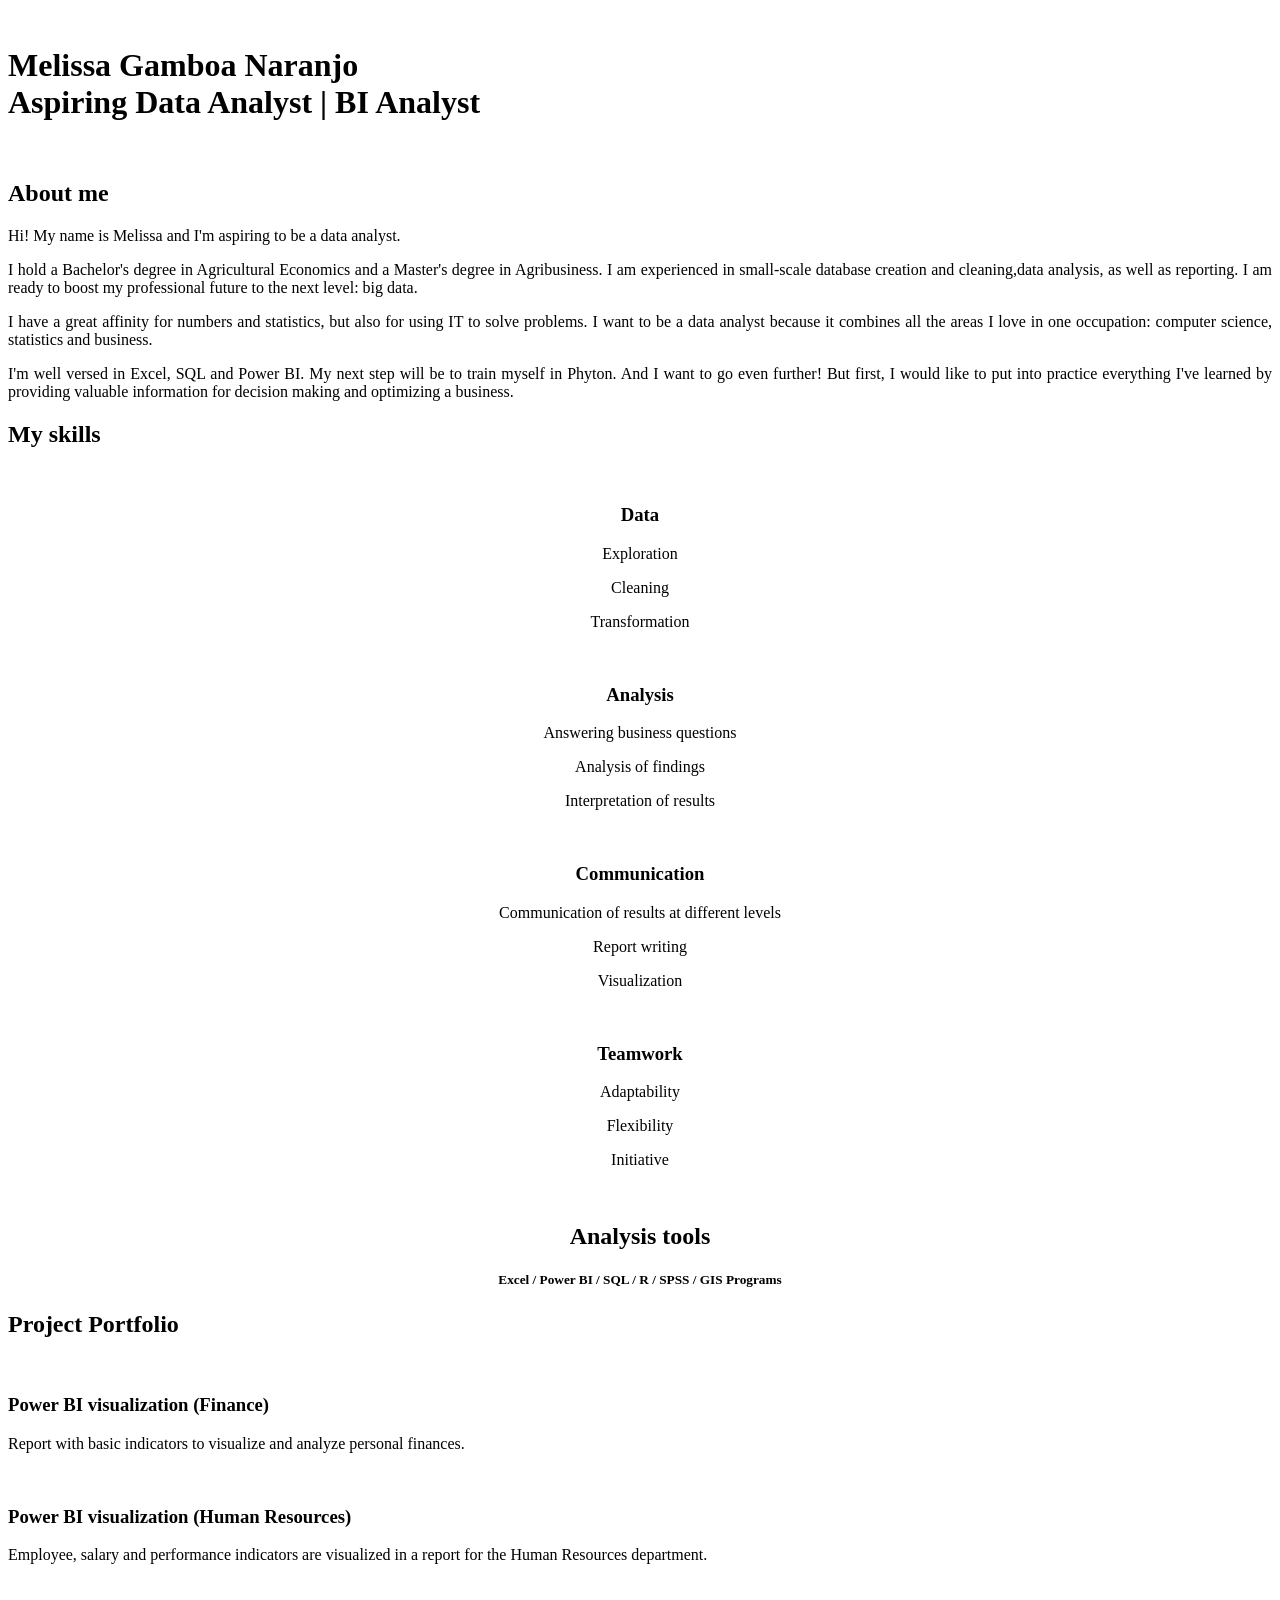
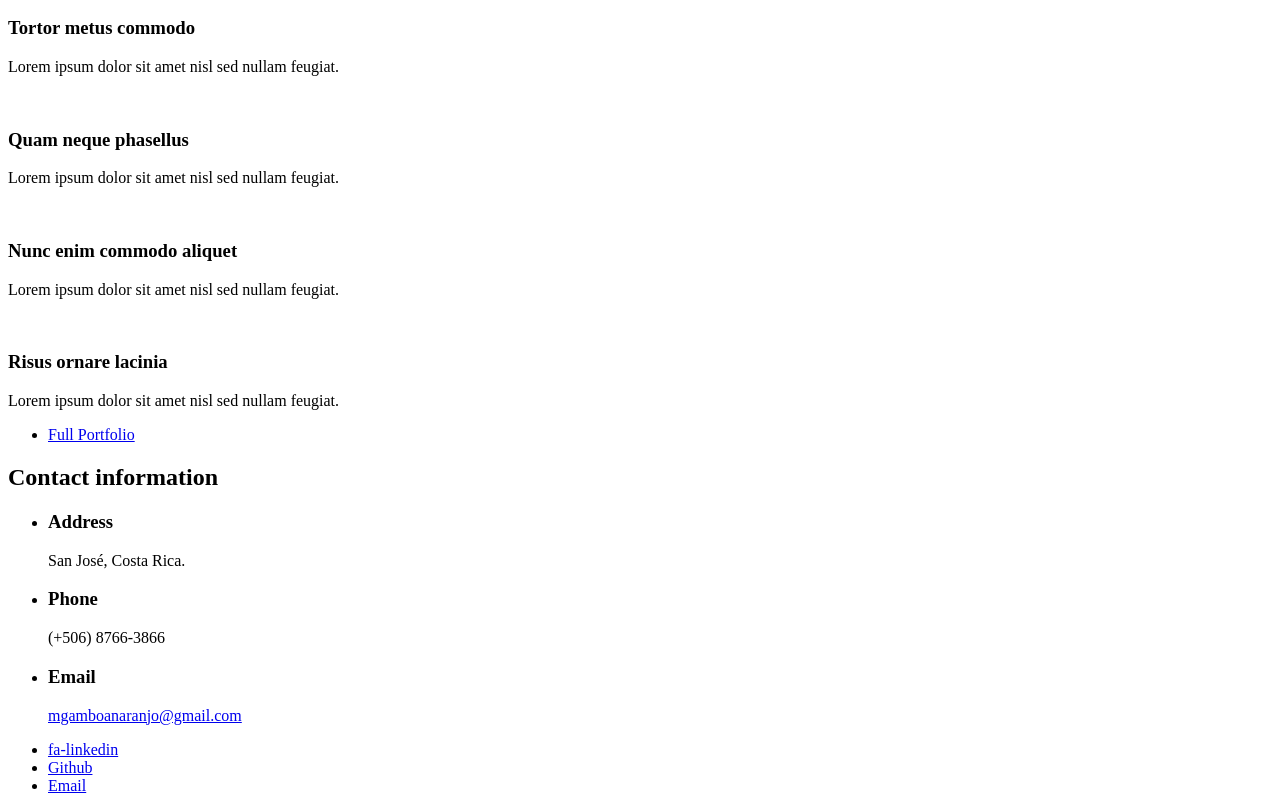
==== commit b8ff4bc9: "Add files via upload" ====
--- a/index.html
+++ b/index.html
@@ -1,225 +1,492 @@
 <!DOCTYPE HTML>
 <!--
-	Massively by HTML5 UP
+	Strata by HTML5 UP
 	html5up.net | @ajlkn
 	Free for personal and commercial use under the CCA 3.0 license (html5up.net/license)
 -->
 <html>
 	<head>
-		<title>Massively by HTML5 UP</title>
+		<title></title>
 		<meta charset="utf-8" />
 		<meta name="viewport" content="width=device-width, initial-scale=1, user-scalable=no" />
 		<link rel="stylesheet" href="assets/css/main.css" />
-		<noscript><link rel="stylesheet" href="assets/css/noscript.css" /></noscript>
 	</head>
 	<body class="is-preload">
 
-		<!-- Wrapper -->
-			<div id="wrapper" class="fade-in">
-
-				<!-- Intro -->
-					<div id="intro">
-						<h1>Melissa<br />
-						Massively</h1>
-						<p>A free, fully responsive HTML5 + CSS3 site template designed by <a href="https://twitter.com/ajlkn">@ajlkn</a> for <a href="https://html5up.net">HTML5 UP</a><br />
-						and released for free under the <a href="https://html5up.net/license">Creative Commons license</a>.</p>
+		<!-- Header -->
+			<header id="header">
+				<div class="inner">
+					<a href="#" class="image avatar"><img src="images/avatar.jpeg" alt="" /></a>
+					<h1><strong>Melissa Gamboa Naranjo</strong>
+					<br />
+					Aspiring Data Analyst	|	BI Analyst<br /><br />
+					
+					 <a href=></a></h1>
+				</div>
+			</header>
+
+		<!-- Main -->
+			<div id="main">
+
+				<!-- One -->
+					<section id="one">
+						<header class="major">
+							<h2>About me<br />
+							</h2>
+						</header>
+					<body>
+					<p>Hi! My name is Melissa and I'm aspiring to be a data analyst. </p>
+						<p>I hold a Bachelor's degree in Agricultural Economics and a Master's degree in Agribusiness. I am experienced in small-scale database creation and cleaning,data analysis, as well as reporting. I am ready to boost my professional future to the next level: big data. </p>
+						<p>I have a great affinity for numbers and statistics, but also for using IT to solve problems. I want to be a data analyst because it combines all the areas I love in one occupation: computer science, statistics and business.  </p>
+						<p>I'm well versed in Excel, SQL and Power BI. My next step will be to train myself in Phyton. And I want to go even further! But first, I would like to put into practice everything I've learned by providing valuable information for decision making and optimizing a business. </p>
+					<body style=text-align:justify> </body>
+
+					</section>
+
+				<!-- Two -->
+				<section id="two">
+					<h2>My skills</h2>
+					<div class="row">
+						<article class="col-3 col-12- xxsmall work-item">
+							<a href="images/thumbs/2.jpg" class="image fit thumb"><img src="images/thumbs/2.jpg" alt="" /></a>
+							<center><h3>Data</h3>
+							<p>Exploration</p>
+							<p>Cleaning</p>
+							<p>Transformation</p>
+							</center>
+							
+						</article>
+						<article class="col-3 col-12-xxsmall work-item">
+							<a href="images/thumbs/1.jpg" class="image fit thumb"><img src="images/thumbs/1.jpg" alt="" /></a>
+							<center><h3>Analysis</h3>
+							<p>Answering business questions </p>
+							<p>Analysis of findings</p>
+							<p>Interpretation of results</p></center>
+							
+						</article>
+						<article class="col-3 col-12-xsmall work-item">
+							<a href="images/thumbs/3.jpg" class="image fit thumb"><img src="images/thumbs/3.jpg" alt="" /></a>
+							<center><h3>Communication</h3>
+							<p>Communication of results at different levels</p>
+							<p>Report writing </p>
+							<p>Visualization </p></center>
+						</article>
+						
+						<article class="col-3 col-12-xsmall work-item">
+							<a href="images/thumbs/4.jpg" class="image fit thumb"><img src="images/thumbs/4.jpg" alt="" /></a>
+						<center><h3>Teamwork</h3>
+							<p>Adaptability </p>
+							<p>Flexibility </p>
+							<p>Initiative </p></center>
+						</article>
+						<article class="col-12 col-12-small work-item">
+							<a href="mages/thumbs/5.jpg" class="image fit thumb"><img src="mages/thumbs/5.jpg" alt="" /></a>
+							<center><h2>Analysis tools</h2>
+								<h5>Excel / Power BI / SQL / R / SPSS / GIS Programs </center></h5>
+											</div>
+					
+				</section>
+
+
+				<!-- Three -->
+					<section id="two">
+						<h2>Project Portfolio</h2>
+						<div class="row">
+							<article class="col-6 col-12-xsmall work-item">
+								<a href="https://github.com/Melissa-GamboaNaranjo/Finance-Proyect" class="image fit thumb"><img src="images/thumbs/FinanzasPersonales.PNG" alt="" /></a>
+								<h3>Power BI visualization (Finance)</h3>
+								<p>Report with basic indicators to visualize and analyze personal finances.</p>
+							</article>
+							<article class="col-6 col-12-xsmall work-item">
+								<a href="https://github.com/Melissa-GamboaNaranjo/HumanResources-BIProyect" class="image fit thumb"><img src="images/thumbs/RecursosHumanos.PNG" alt="" /></a>
+								<h3>Power BI visualization (Human Resources)</h3>
+								<p>Employee, salary and performance indicators are visualized in a report for the Human Resources department.</p>
+							</article>
+							<article class="col-6 col-12-xsmall work-item">
+								<a href="images/fulls/03.jpg" class="image fit thumb"><img src="images/thumbs/03.jpg" alt="" /></a>
+								<h3>Tortor metus commodo</h3>
+								<p>Lorem ipsum dolor sit amet nisl sed nullam feugiat.</p>
+							</article>
+							<article class="col-6 col-12-xsmall work-item">
+								<a href="images/fulls/04.jpg" class="image fit thumb"><img src="images/thumbs/04.jpg" alt="" /></a>
+								<h3>Quam neque phasellus</h3>
+								<p>Lorem ipsum dolor sit amet nisl sed nullam feugiat.</p>
+							</article>
+							<article class="col-6 col-12-xsmall work-item">
+								<a href="images/fulls/05.jpg" class="image fit thumb"><img src="images/thumbs/05.jpg" alt="" /></a>
+								<h3>Nunc enim commodo aliquet</h3>
+								<p>Lorem ipsum dolor sit amet nisl sed nullam feugiat.</p>
+							</article>
+							<article class="col-6 col-12-xsmall work-item">
+								<a href="images/fulls/06.jpg" class="image fit thumb"><img src="images/thumbs/06.jpg" alt="" /></a>
+								<h3>Risus ornare lacinia</h3>
+								<p>Lorem ipsum dolor sit amet nisl sed nullam feugiat.</p>
+							</article>
+						</div>
 						<ul class="actions">
-							<li><a href="#header" class="button icon solid solo fa-arrow-down scrolly">Continue</a></li>
+							<li><a href="#" class="button">Full Portfolio</a></li>
 						</ul>
-					</div>
-
-				<!-- Header -->
-					<header id="header">
-						<a href="index.html" class="logo">Massively</a>
-					</header>
-
-				<!-- Nav -->
-					<nav id="nav">
-						<ul class="links">
-							<li class="active"><a href="index.html">This is Massively</a></li>
-							<li><a href="generic.html">Generic Page</a></li>
-							<li><a href="elements.html">Elements Reference</a></li>
-						</ul>
-						<ul class="icons">
-							<li><a href="#" class="icon brands fa-twitter"><span class="label">Twitter</span></a></li>
-							<li><a href="#" class="icon brands fa-facebook-f"><span class="label">Facebook</span></a></li>
-							<li><a href="#" class="icon brands fa-instagram"><span class="label">Instagram</span></a></li>
-							<li><a href="#" class="icon brands fa-github"><span class="label">GitHub</span></a></li>
-						</ul>
-					</nav>
-
-				<!-- Main -->
-					<div id="main">
-
-						<!-- Featured Post -->
-							<article class="post featured">
-								<header class="major">
-									<span class="date">April 25, 2017</span>
-									<h2><a href="#">And this is a<br />
-									massive headline</a></h2>
-									<p>Aenean ornare velit lacus varius enim ullamcorper proin aliquam<br />
-									facilisis ante sed etiam magna interdum congue. Lorem ipsum dolor<br />
-									amet nullam sed etiam veroeros.</p>
-								</header>
-								<a href="#" class="image main"><img src="images/pic01.jpg" alt="" /></a>
-								<ul class="actions special">
-									<li><a href="#" class="button large">Full Story</a></li>
+					</section>
+
+				<!-- Four -->
+					<section id="three">
+						<h2>Contact information</h2>
+						<p></p>
+								<div class="col-4 col-12-small">
+								<ul class="labeled-icons">
+									<li>
+										<h3 class="icon solid fa-home"><span class="label">Address</span></h3>
+										San José, Costa Rica.<br />
+										
+									</li>
+									<li>
+										<h3 class="icon solid fa-mobile-alt"><span class="label">Phone</span></h3>
+										(+506) 8766-3866
+									</li>
+									<li>
+										<h3 class="icon solid fa-envelope"><span class="label">Email</span></h3>
+										<a href="#">mgamboanaranjo@gmail.com</a>
+									</li>
 								</ul>
-							</article>
-
-						<!-- Posts -->
-							<section class="posts">
-								<article>
-									<header>
-										<span class="date">April 24, 2017</span>
-										<h2><a href="#">Sed magna<br />
-										ipsum faucibus</a></h2>
-									</header>
-									<a href="#" class="image fit"><img src="images/pic02.jpg" alt="" /></a>
-									<p>Donec eget ex magna. Interdum et malesuada fames ac ante ipsum primis in faucibus. Pellentesque venenatis dolor imperdiet dolor mattis sagittis magna etiam.</p>
-									<ul class="actions special">
-										<li><a href="#" class="button">Full Story</a></li>
-									</ul>
-								</article>
-								<article>
-									<header>
-										<span class="date">April 22, 2017</span>
-										<h2><a href="#">Primis eget<br />
-										imperdiet lorem</a></h2>
-									</header>
-									<a href="#" class="image fit"><img src="images/pic03.jpg" alt="" /></a>
-									<p>Donec eget ex magna. Interdum et malesuada fames ac ante ipsum primis in faucibus. Pellentesque venenatis dolor imperdiet dolor mattis sagittis magna etiam.</p>
-									<ul class="actions special">
-										<li><a href="#" class="button">Full Story</a></li>
-									</ul>
-								</article>
-								<article>
-									<header>
-										<span class="date">April 18, 2017</span>
-										<h2><a href="#">Ante mattis<br />
-										interdum dolor</a></h2>
-									</header>
-									<a href="#" class="image fit"><img src="images/pic04.jpg" alt="" /></a>
-									<p>Donec eget ex magna. Interdum et malesuada fames ac ante ipsum primis in faucibus. Pellentesque venenatis dolor imperdiet dolor mattis sagittis magna etiam.</p>
-									<ul class="actions special">
-										<li><a href="#" class="button">Full Story</a></li>
-									</ul>
-								</article>
-								<article>
-									<header>
-										<span class="date">April 14, 2017</span>
-										<h2><a href="#">Tempus sed<br />
-										nulla imperdiet</a></h2>
-									</header>
-									<a href="#" class="image fit"><img src="images/pic05.jpg" alt="" /></a>
-									<p>Donec eget ex magna. Interdum et malesuada fames ac ante ipsum primis in faucibus. Pellentesque venenatis dolor imperdiet dolor mattis sagittis magna etiam.</p>
-									<ul class="actions special">
-										<li><a href="#" class="button">Full Story</a></li>
-									</ul>
-								</article>
-								<article>
-									<header>
-										<span class="date">April 11, 2017</span>
-										<h2><a href="#">Odio magna<br />
-										sed consectetur</a></h2>
-									</header>
-									<a href="#" class="image fit"><img src="images/pic06.jpg" alt="" /></a>
-									<p>Donec eget ex magna. Interdum et malesuada fames ac ante ipsum primis in faucibus. Pellentesque venenatis dolor imperdiet dolor mattis sagittis magna etiam.</p>
-									<ul class="actions special">
-										<li><a href="#" class="button">Full Story</a></li>
-									</ul>
-								</article>
-								<article>
-									<header>
-										<span class="date">April 7, 2017</span>
-										<h2><a href="#">Augue lorem<br />
-										primis vestibulum</a></h2>
-									</header>
-									<a href="#" class="image fit"><img src="images/pic07.jpg" alt="" /></a>
-									<p>Donec eget ex magna. Interdum et malesuada fames ac ante ipsum primis in faucibus. Pellentesque venenatis dolor imperdiet dolor mattis sagittis magna etiam.</p>
-									<ul class="actions special">
-										<li><a href="#" class="button">Full Story</a></li>
-									</ul>
-								</article>
-							</section>
-
-						<!-- Footer -->
-							<footer>
-								<div class="pagination">
-									<!--<a href="#" class="previous">Prev</a>-->
-									<a href="#" class="page active">1</a>
-									<a href="#" class="page">2</a>
-									<a href="#" class="page">3</a>
-									<span class="extra">&hellip;</span>
-									<a href="#" class="page">8</a>
-									<a href="#" class="page">9</a>
-									<a href="#" class="page">10</a>
-									<a href="#" class="next">Next</a>
-								</div>
-							</footer>
-
-					</div>
-
-				<!-- Footer -->
-					<footer id="footer">
-						<section>
+							</div>
+						</div>
+					</section>
+
+				<!-- Four -->
+				<!--
+					<section id="four">
+						<h2>Elements</h2>
+
+						<section>
+							<h4>Text</h4>
+							<p>This is <b>bold</b> and this is <strong>strong</strong>. This is <i>italic</i> and this is <em>emphasized</em>.
+							This is <sup>superscript</sup> text and this is <sub>subscript</sub> text.
+							This is <u>underlined</u> and this is code: <code>for (;;) { ... }</code>. Finally, <a href="#">this is a link</a>.</p>
+							<hr />
+							<header>
+								<h4>Heading with a Subtitle</h4>
+								<p>Lorem ipsum dolor sit amet nullam id egestas urna aliquam</p>
+							</header>
+							<p>Nunc lacinia ante nunc ac lobortis. Interdum adipiscing gravida odio porttitor sem non mi integer non faucibus ornare mi ut ante amet placerat aliquet. Volutpat eu sed ante lacinia sapien lorem accumsan varius montes viverra nibh in adipiscing blandit tempus accumsan.</p>
+							<header>
+								<h5>Heading with a Subtitle</h5>
+								<p>Lorem ipsum dolor sit amet nullam id egestas urna aliquam</p>
+							</header>
+							<p>Nunc lacinia ante nunc ac lobortis. Interdum adipiscing gravida odio porttitor sem non mi integer non faucibus ornare mi ut ante amet placerat aliquet. Volutpat eu sed ante lacinia sapien lorem accumsan varius montes viverra nibh in adipiscing blandit tempus accumsan.</p>
+							<hr />
+							<h2>Heading Level 2</h2>
+							<h3>Heading Level 3</h3>
+							<h4>Heading Level 4</h4>
+							<h5>Heading Level 5</h5>
+							<h6>Heading Level 6</h6>
+							<hr />
+							<h5>Blockquote</h5>
+							<blockquote>Fringilla nisl. Donec accumsan interdum nisi, quis tincidunt felis sagittis eget tempus euismod. Vestibulum ante ipsum primis in faucibus vestibulum. Blandit adipiscing eu felis iaculis volutpat ac adipiscing accumsan faucibus. Vestibulum ante ipsum primis in faucibus lorem ipsum dolor sit amet nullam adipiscing eu felis.</blockquote>
+							<h5>Preformatted</h5>
+							<pre><code>i = 0;
+
+while (!deck.isInOrder()) {
+print 'Iteration ' + i;
+deck.shuffle();
+i++;
+}
+
+print 'It took ' + i + ' iterations to sort the deck.';</code></pre>
+						</section>
+
+						<section>
+							<h4>Lists</h4>
+							<div class="row">
+								<div class="col-6 col-12-xsmall">
+									<h5>Unordered</h5>
+									<ul>
+										<li>Dolor pulvinar etiam magna etiam.</li>
+										<li>Sagittis adipiscing lorem eleifend.</li>
+										<li>Felis enim feugiat dolore viverra.</li>
+									</ul>
+									<h5>Alternate</h5>
+									<ul class="alt">
+										<li>Dolor pulvinar etiam magna etiam.</li>
+										<li>Sagittis adipiscing lorem eleifend.</li>
+										<li>Felis enim feugiat dolore viverra.</li>
+									</ul>
+								</div>
+								<div class="col-6 col-12-xsmall">
+									<h5>Ordered</h5>
+									<ol>
+										<li>Dolor pulvinar etiam magna etiam.</li>
+										<li>Etiam vel felis at lorem sed viverra.</li>
+										<li>Felis enim feugiat dolore viverra.</li>
+										<li>Dolor pulvinar etiam magna etiam.</li>
+										<li>Etiam vel felis at lorem sed viverra.</li>
+										<li>Felis enim feugiat dolore viverra.</li>
+									</ol>
+									<h5>Icons</h5>
+									<ul class="icons">
+										<li><a href="#" class="icon brands fa-twitter"><span class="label">Twitter</span></a></li>
+										<li><a href="#" class="icon brands fa-facebook-f"><span class="label">Facebook</span></a></li>
+										<li><a href="#" class="icon brands fa-instagram"><span class="label">Instagram</span></a></li>
+										<li><a href="#" class="icon brands fa-github"><span class="label">Github</span></a></li>
+										<li><a href="#" class="icon brands fa-dribbble"><span class="label">Dribbble</span></a></li>
+										<li><a href="#" class="icon brands fa-tumblr"><span class="label">Tumblr</span></a></li>
+									</ul>
+								</div>
+							</div>
+							<h5>Actions</h5>
+							<ul class="actions">
+								<li><a href="#" class="button primary">Default</a></li>
+								<li><a href="#" class="button">Default</a></li>
+							</ul>
+							<ul class="actions small">
+								<li><a href="#" class="button primary small">Small</a></li>
+								<li><a href="#" class="button small">Small</a></li>
+							</ul>
+							<div class="row">
+								<div class="col-6 col-12-small">
+									<ul class="actions stacked">
+										<li><a href="#" class="button primary">Default</a></li>
+										<li><a href="#" class="button">Default</a></li>
+									</ul>
+								</div>
+								<div class="col-6 col-12-small">
+									<ul class="actions stacked">
+										<li><a href="#" class="button primary small">Small</a></li>
+										<li><a href="#" class="button small">Small</a></li>
+									</ul>
+								</div>
+								<div class="col-6 col-12-small">
+									<ul class="actions stacked">
+										<li><a href="#" class="button primary fit">Default</a></li>
+										<li><a href="#" class="button fit">Default</a></li>
+									</ul>
+								</div>
+								<div class="col-6 col-12-small">
+									<ul class="actions stacked">
+										<li><a href="#" class="button primary small fit">Small</a></li>
+										<li><a href="#" class="button small fit">Small</a></li>
+									</ul>
+								</div>
+							</div>
+						</section>
+
+						<section>
+							<h4>Table</h4>
+							<h5>Default</h5>
+							<div class="table-wrapper">
+								<table>
+									<thead>
+										<tr>
+											<th>Name</th>
+											<th>Description</th>
+											<th>Price</th>
+										</tr>
+									</thead>
+									<tbody>
+										<tr>
+											<td>Item One</td>
+											<td>Ante turpis integer aliquet porttitor.</td>
+											<td>29.99</td>
+										</tr>
+										<tr>
+											<td>Item Two</td>
+											<td>Vis ac commodo adipiscing arcu aliquet.</td>
+											<td>19.99</td>
+										</tr>
+										<tr>
+											<td>Item Three</td>
+											<td> Morbi faucibus arcu accumsan lorem.</td>
+											<td>29.99</td>
+										</tr>
+										<tr>
+											<td>Item Four</td>
+											<td>Vitae integer tempus condimentum.</td>
+											<td>19.99</td>
+										</tr>
+										<tr>
+											<td>Item Five</td>
+											<td>Ante turpis integer aliquet porttitor.</td>
+											<td>29.99</td>
+										</tr>
+									</tbody>
+									<tfoot>
+										<tr>
+											<td colspan="2"></td>
+											<td>100.00</td>
+										</tr>
+									</tfoot>
+								</table>
+							</div>
+
+							<h5>Alternate</h5>
+							<div class="table-wrapper">
+								<table class="alt">
+									<thead>
+										<tr>
+											<th>Name</th>
+											<th>Description</th>
+											<th>Price</th>
+										</tr>
+									</thead>
+									<tbody>
+										<tr>
+											<td>Item One</td>
+											<td>Ante turpis integer aliquet porttitor.</td>
+											<td>29.99</td>
+										</tr>
+										<tr>
+											<td>Item Two</td>
+											<td>Vis ac commodo adipiscing arcu aliquet.</td>
+											<td>19.99</td>
+										</tr>
+										<tr>
+											<td>Item Three</td>
+											<td> Morbi faucibus arcu accumsan lorem.</td>
+											<td>29.99</td>
+										</tr>
+										<tr>
+											<td>Item Four</td>
+											<td>Vitae integer tempus condimentum.</td>
+											<td>19.99</td>
+										</tr>
+										<tr>
+											<td>Item Five</td>
+											<td>Ante turpis integer aliquet porttitor.</td>
+											<td>29.99</td>
+										</tr>
+									</tbody>
+									<tfoot>
+										<tr>
+											<td colspan="2"></td>
+											<td>100.00</td>
+										</tr>
+									</tfoot>
+								</table>
+							</div>
+						</section>
+
+						<section>
+							<h4>Buttons</h4>
+							<ul class="actions">
+								<li><a href="#" class="button primary">Primary</a></li>
+								<li><a href="#" class="button">Default</a></li>
+							</ul>
+							<ul class="actions">
+								<li><a href="#" class="button large">Large</a></li>
+								<li><a href="#" class="button">Default</a></li>
+								<li><a href="#" class="button small">Small</a></li>
+							</ul>
+							<ul class="actions fit">
+								<li><a href="#" class="button primary fit">Fit</a></li>
+								<li><a href="#" class="button fit">Fit</a></li>
+							</ul>
+							<ul class="actions fit small">
+								<li><a href="#" class="button primary fit small">Fit + Small</a></li>
+								<li><a href="#" class="button fit small">Fit + Small</a></li>
+							</ul>
+							<ul class="actions">
+								<li><a href="#" class="button primary icon solid fa-download">Icon</a></li>
+								<li><a href="#" class="button icon solid fa-download">Icon</a></li>
+							</ul>
+							<ul class="actions">
+								<li><span class="button primary disabled">Primary</span></li>
+								<li><span class="button disabled">Default</span></li>
+							</ul>
+						</section>
+
+						<section>
+							<h4>Form</h4>
 							<form method="post" action="#">
-								<div class="fields">
-									<div class="field">
-										<label for="name">Name</label>
-										<input type="text" name="name" id="name" />
-									</div>
-									<div class="field">
-										<label for="email">Email</label>
-										<input type="text" name="email" id="email" />
-									</div>
-									<div class="field">
-										<label for="message">Message</label>
-										<textarea name="message" id="message" rows="3"></textarea>
-									</div>
-								</div>
-								<ul class="actions">
-									<li><input type="submit" value="Send Message" /></li>
-								</ul>
+								<div class="row gtr-uniform gtr-50">
+									<div class="col-6 col-12-xsmall">
+										<input type="text" name="demo-name" id="demo-name" value="" placeholder="Name" />
+									</div>
+									<div class="col-6 col-12-xsmall">
+										<input type="email" name="demo-email" id="demo-email" value="" placeholder="Email" />
+									</div>
+									<div class="col-12">
+										<select name="demo-category" id="demo-category">
+											<option value="">- Category -</option>
+											<option value="1">Manufacturing</option>
+											<option value="1">Shipping</option>
+											<option value="1">Administration</option>
+											<option value="1">Human Resources</option>
+										</select>
+									</div>
+									<div class="col-4 col-12-small">
+										<input type="radio" id="demo-priority-low" name="demo-priority" checked>
+										<label for="demo-priority-low">Low Priority</label>
+									</div>
+									<div class="col-4 col-12-small">
+										<input type="radio" id="demo-priority-normal" name="demo-priority">
+										<label for="demo-priority-normal">Normal Priority</label>
+									</div>
+									<div class="col-4 col-12-small">
+										<input type="radio" id="demo-priority-high" name="demo-priority">
+										<label for="demo-priority-high">High Priority</label>
+									</div>
+									<div class="col-6 col-12-small">
+										<input type="checkbox" id="demo-copy" name="demo-copy">
+										<label for="demo-copy">Email me a copy of this message</label>
+									</div>
+									<div class="col-6 col-12-small">
+										<input type="checkbox" id="demo-human" name="demo-human" checked>
+										<label for="demo-human">I am a human and not a robot</label>
+									</div>
+									<div class="col-12">
+										<textarea name="demo-message" id="demo-message" placeholder="Enter your message" rows="6"></textarea>
+									</div>
+									<div class="col-12">
+										<ul class="actions">
+											<li><input type="submit" value="Send Message" class="primary" /></li>
+											<li><input type="reset" value="Reset" /></li>
+										</ul>
+									</div>
+								</div>
 							</form>
 						</section>
-						<section class="split contact">
-							<section class="alt">
-								<h3>Address</h3>
-								<p>1234 Somewhere Road #87257<br />
-								Nashville, TN 00000-0000</p>
-							</section>
-							<section>
-								<h3>Phone</h3>
-								<p><a href="#">(000) 000-0000</a></p>
-							</section>
-							<section>
-								<h3>Email</h3>
-								<p><a href="#">info@untitled.tld</a></p>
-							</section>
-							<section>
-								<h3>Social</h3>
-								<ul class="icons alt">
-									<li><a href="#" class="icon brands alt fa-twitter"><span class="label">Twitter</span></a></li>
-									<li><a href="#" class="icon brands alt fa-facebook-f"><span class="label">Facebook</span></a></li>
-									<li><a href="#" class="icon brands alt fa-instagram"><span class="label">Instagram</span></a></li>
-									<li><a href="#" class="icon brands alt fa-github"><span class="label">GitHub</span></a></li>
-								</ul>
-							</section>
-						</section>
-					</footer>
-
-				<!-- Copyright -->
-					<div id="copyright">
-						<ul><li>&copy; Untitled</li><li>Design: <a href="https://html5up.net">HTML5 UP</a></li></ul>
-					</div>
+
+						<section>
+							<h4>Image</h4>
+							<h5>Fit</h5>
+							<div class="box alt">
+								<div class="row gtr-50 gtr-uniform">
+									<div class="col-12"><span class="image fit"><img src="images/fulls/05.jpg" alt="" /></span></div>
+									<div class="col-4"><span class="image fit"><img src="images/thumbs/01.jpg" alt="" /></span></div>
+									<div class="col-4"><span class="image fit"><img src="images/thumbs/02.jpg" alt="" /></span></div>
+									<div class="col-4"><span class="image fit"><img src="images/thumbs/03.jpg" alt="" /></span></div>
+									<div class="col-4"><span class="image fit"><img src="images/thumbs/04.jpg" alt="" /></span></div>
+									<div class="col-4"><span class="image fit"><img src="images/thumbs/05.jpg" alt="" /></span></div>
+									<div class="col-4"><span class="image fit"><img src="images/thumbs/06.jpg" alt="" /></span></div>
+									<div class="col-4"><span class="image fit"><img src="images/thumbs/03.jpg" alt="" /></span></div>
+									<div class="col-4"><span class="image fit"><img src="images/thumbs/02.jpg" alt="" /></span></div>
+									<div class="col-4"><span class="image fit"><img src="images/thumbs/01.jpg" alt="" /></span></div>
+								</div>
+							</div>
+							<h5>Left &amp; Right</h5>
+							<p><span class="image left"><img src="images/avatar.jpg" alt="" /></span>Fringilla nisl. Donec accumsan interdum nisi, quis tincidunt felis sagittis eget. tempus euismod. Vestibulum ante ipsum primis in faucibus vestibulum. Blandit adipiscing eu felis iaculis volutpat ac adipiscing accumsan eu faucibus. Integer ac pellentesque praesent tincidunt felis sagittis eget. tempus euismod. Vestibulum ante ipsum primis in faucibus vestibulum. Blandit adipiscing eu felis iaculis volutpat ac adipiscing accumsan eu faucibus. Integer ac pellentesque praesent. Donec accumsan interdum nisi, quis tincidunt felis sagittis eget. tempus euismod. Vestibulum ante ipsum primis in faucibus vestibulum. Blandit adipiscing eu felis iaculis volutpat ac adipiscing accumsan eu faucibus. Integer ac pellentesque praesent tincidunt felis sagittis eget. tempus euismod. Vestibulum ante ipsum primis in faucibus vestibulum. Blandit adipiscing eu felis iaculis volutpat ac adipiscing accumsan eu faucibus. Integer ac pellentesque praesent.</p>
+							<p><span class="image right"><img src="images/avatar.jpg" alt="" /></span>Fringilla nisl. Donec accumsan interdum nisi, quis tincidunt felis sagittis eget. tempus euismod. Vestibulum ante ipsum primis in faucibus vestibulum. Blandit adipiscing eu felis iaculis volutpat ac adipiscing accumsan eu faucibus. Integer ac pellentesque praesent tincidunt felis sagittis eget. tempus euismod. Vestibulum ante ipsum primis in faucibus vestibulum. Blandit adipiscing eu felis iaculis volutpat ac adipiscing accumsan eu faucibus. Integer ac pellentesque praesent. Donec accumsan interdum nisi, quis tincidunt felis sagittis eget. tempus euismod. Vestibulum ante ipsum primis in faucibus vestibulum. Blandit adipiscing eu felis iaculis volutpat ac adipiscing accumsan eu faucibus. Integer ac pellentesque praesent tincidunt felis sagittis eget. tempus euismod. Vestibulum ante ipsum primis in faucibus vestibulum. Blandit adipiscing eu felis iaculis volutpat ac adipiscing accumsan eu faucibus. Integer ac pellentesque praesent.</p>
+						</section>
+
+					</section>
+				-->
 
 			</div>
+
+		<!-- Footer -->
+			<footer id="footer">
+				<div class="inner">
+					<ul class="icons">
+						<li><a href="www.linkedin.com/in/mgamboanaranjo" class="icon brands fa-linkedin"><span class="label">fa-linkedin</span></a></li>
+						<li><a href="#" class="icon brands fa-github"><span class="label">Github</span></a></li>
+						<li><a href="mgamboanaranjo@gmail.com" class="icon solid fa-envelope"><span class="label">Email</span></a></li>
+					</ul>
+					
+				</div>
+			</footer>
 
 		<!-- Scripts -->
 			<script src="assets/js/jquery.min.js"></script>
-			<script src="assets/js/jquery.scrollex.min.js"></script>
-			<script src="assets/js/jquery.scrolly.min.js"></script>
+			<script src="assets/js/jquery.poptrox.min.js"></script>
 			<script src="assets/js/browser.min.js"></script>
 			<script src="assets/js/breakpoints.min.js"></script>
 			<script src="assets/js/util.js"></script>
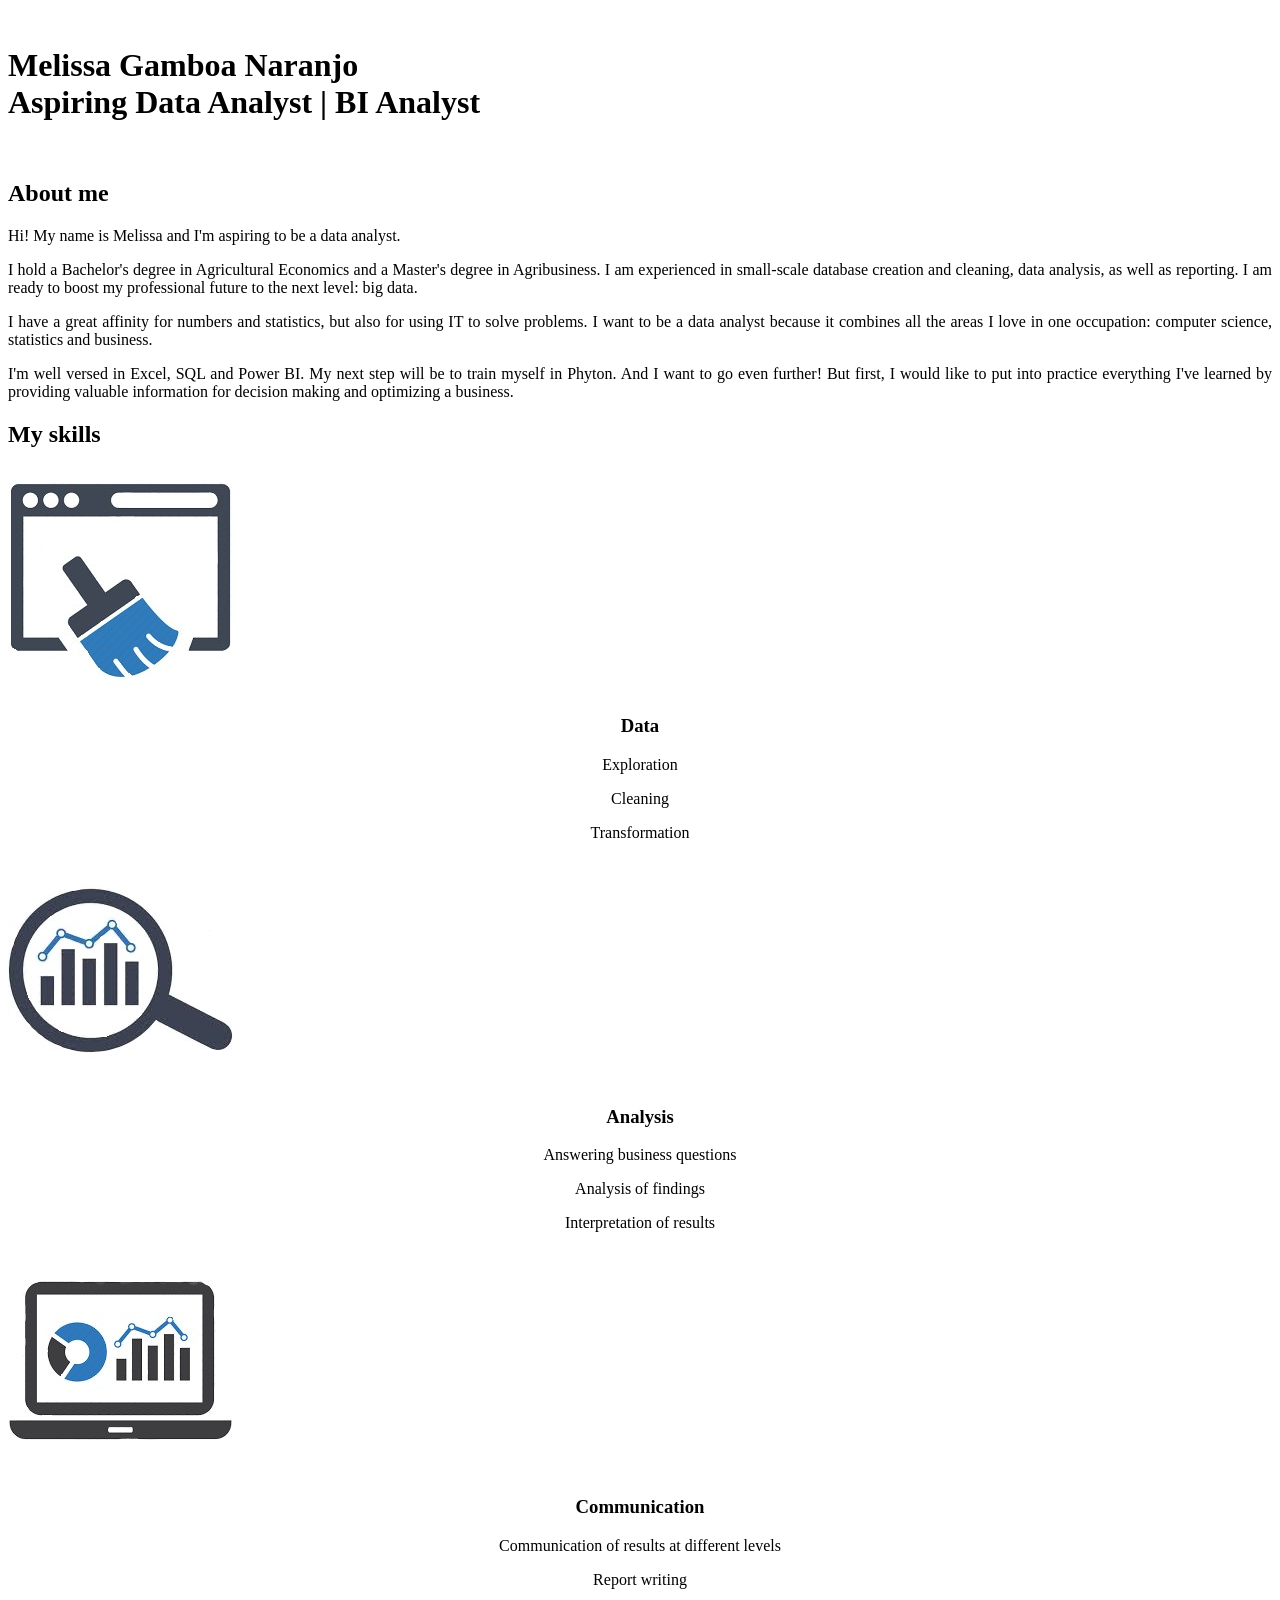
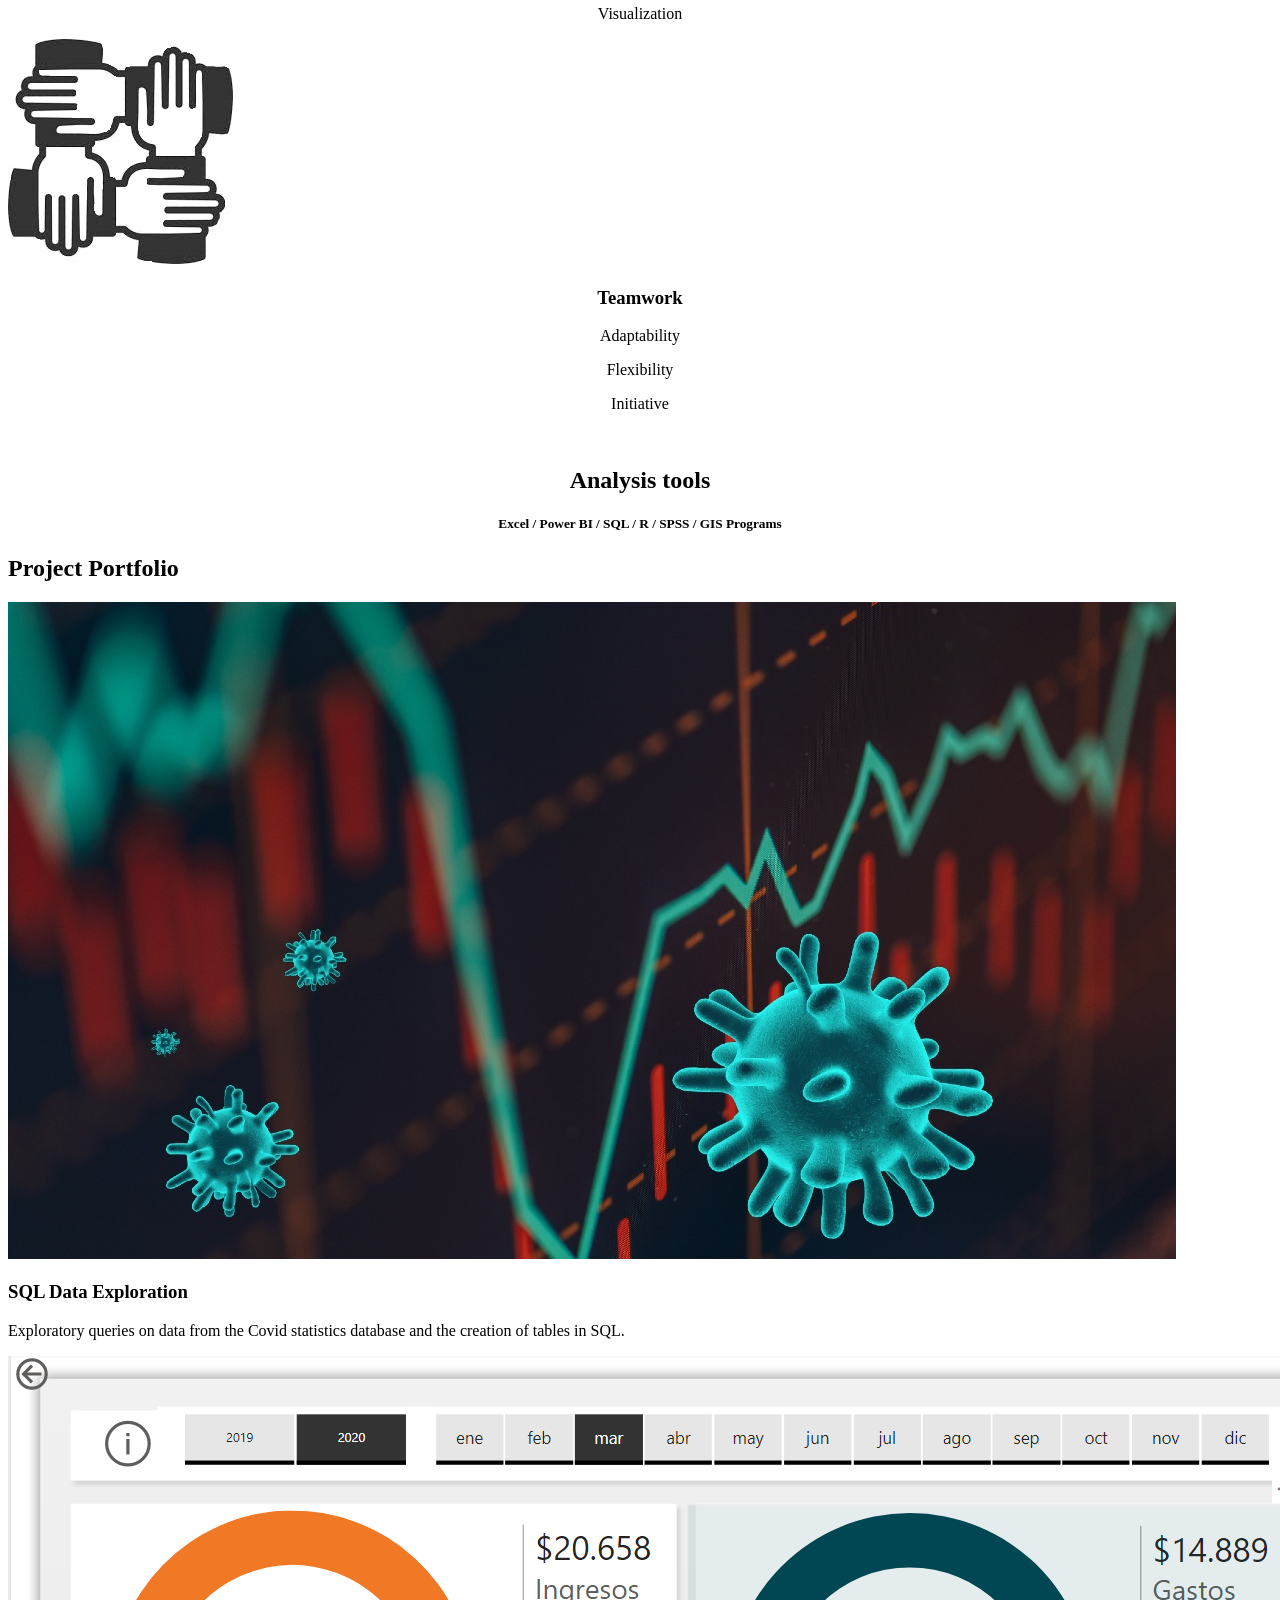
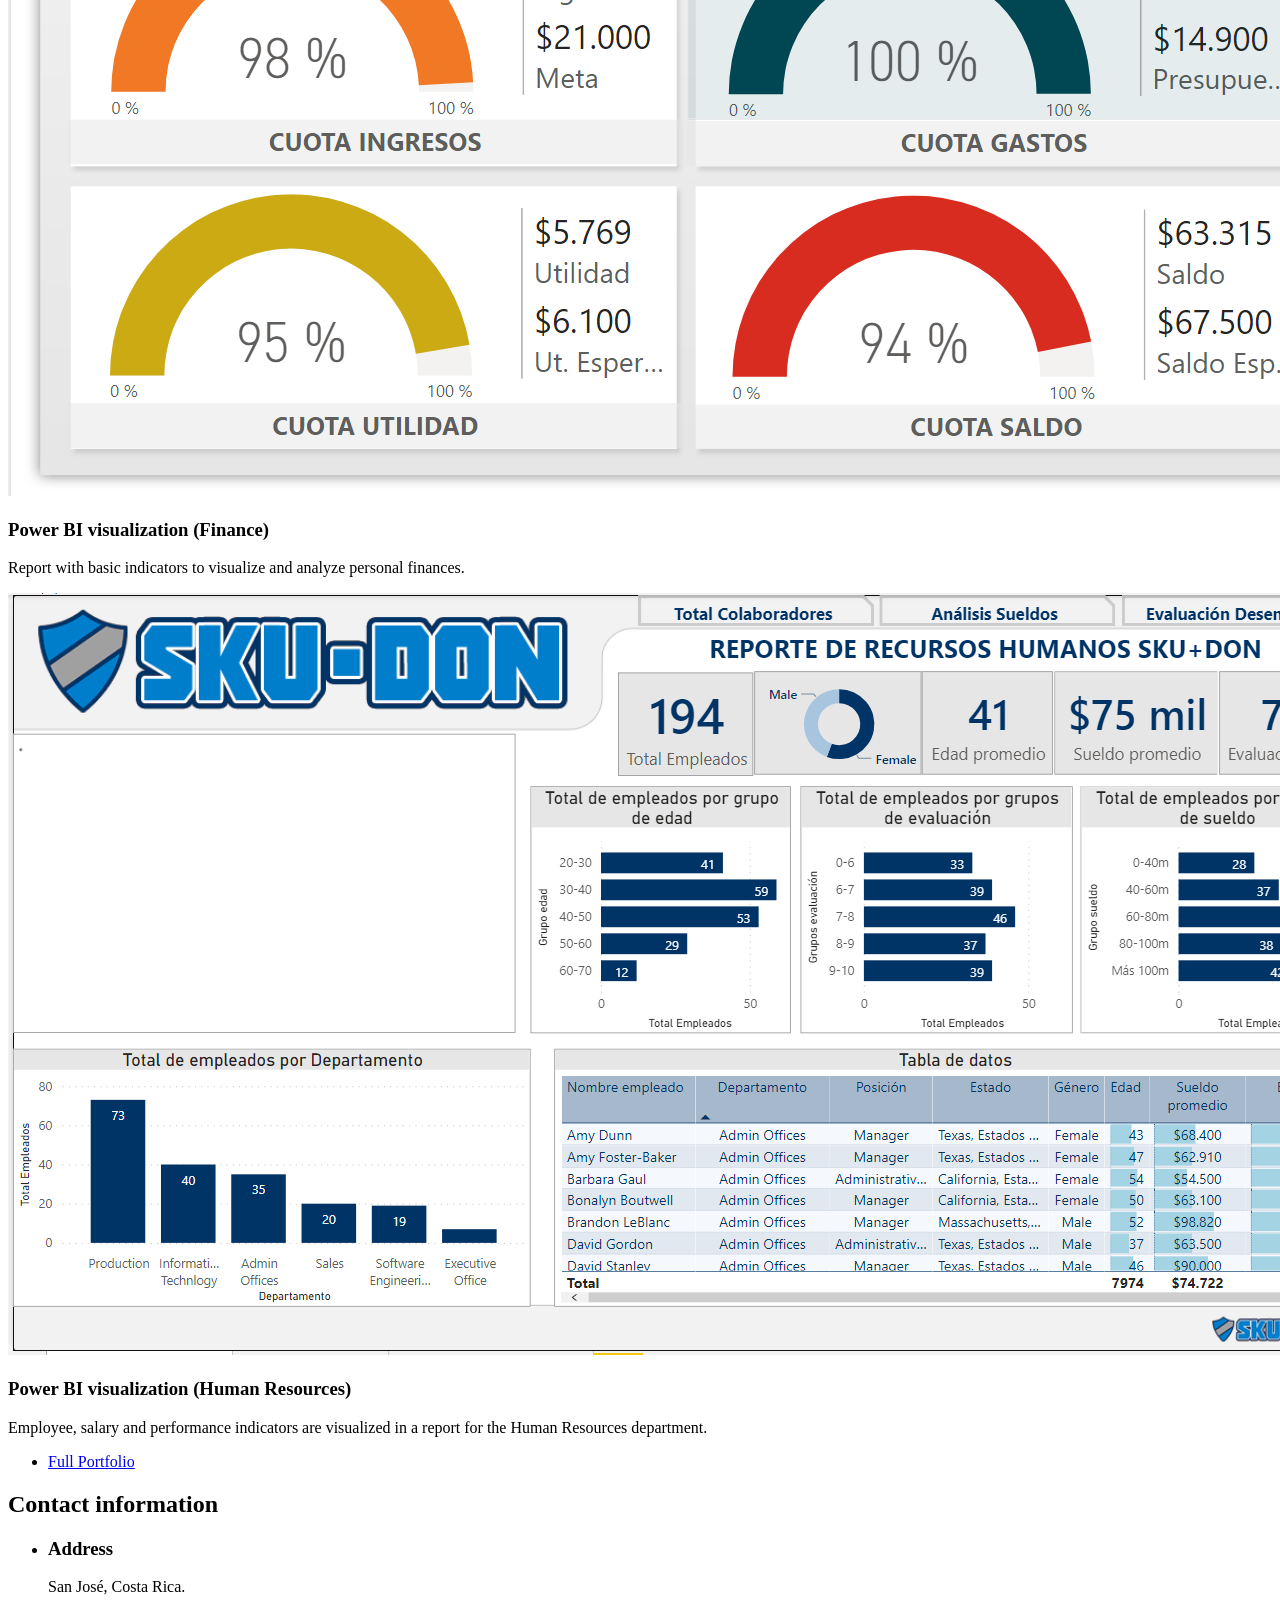
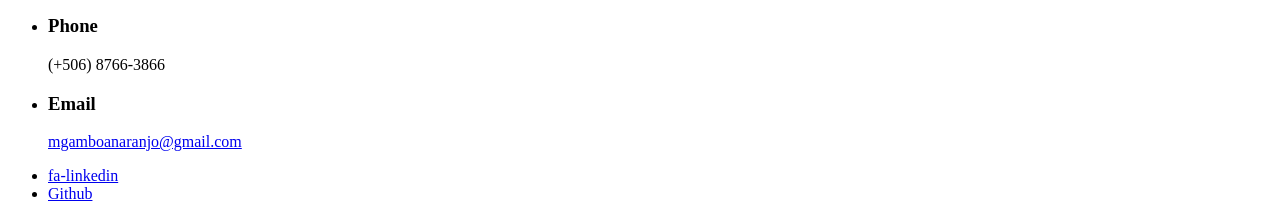
==== commit 4fd282f7: "Add files via upload" ====
--- a/index.html
+++ b/index.html
@@ -16,7 +16,7 @@
 		<!-- Header -->
 			<header id="header">
 				<div class="inner">
-					<a href="#" class="image avatar"><img src="images/avatar.jpeg" alt="" /></a>
+					<a href="#" class="image avatar"><img src="" alt="" /></a>
 					<h1><strong>Melissa Gamboa Naranjo</strong>
 					<br />
 					Aspiring Data Analyst	|	BI Analyst<br /><br />
@@ -36,7 +36,7 @@
 						</header>
 					<body>
 					<p>Hi! My name is Melissa and I'm aspiring to be a data analyst. </p>
-						<p>I hold a Bachelor's degree in Agricultural Economics and a Master's degree in Agribusiness. I am experienced in small-scale database creation and cleaning,data analysis, as well as reporting. I am ready to boost my professional future to the next level: big data. </p>
+						<p>I hold a Bachelor's degree in Agricultural Economics and a Master's degree in Agribusiness. I am experienced in small-scale database creation and cleaning, data analysis, as well as reporting. I am ready to boost my professional future to the next level: big data. </p>
 						<p>I have a great affinity for numbers and statistics, but also for using IT to solve problems. I want to be a data analyst because it combines all the areas I love in one occupation: computer science, statistics and business.  </p>
 						<p>I'm well versed in Excel, SQL and Power BI. My next step will be to train myself in Phyton. And I want to go even further! But first, I would like to put into practice everything I've learned by providing valuable information for decision making and optimizing a business. </p>
 					<body style=text-align:justify> </body>
@@ -64,7 +64,7 @@
 							<p>Interpretation of results</p></center>
 							
 						</article>
-						<article class="col-3 col-12-xsmall work-item">
+						<article class="col-3 col-12-xxsmall work-item">
 							<a href="images/thumbs/3.jpg" class="image fit thumb"><img src="images/thumbs/3.jpg" alt="" /></a>
 							<center><h3>Communication</h3>
 							<p>Communication of results at different levels</p>
@@ -72,14 +72,14 @@
 							<p>Visualization </p></center>
 						</article>
 						
-						<article class="col-3 col-12-xsmall work-item">
+						<article class="col-3 col-12-xxsmall work-item">
 							<a href="images/thumbs/4.jpg" class="image fit thumb"><img src="images/thumbs/4.jpg" alt="" /></a>
 						<center><h3>Teamwork</h3>
 							<p>Adaptability </p>
 							<p>Flexibility </p>
 							<p>Initiative </p></center>
 						</article>
-						<article class="col-12 col-12-small work-item">
+						<article class="col-12 col-12-xxsmall work-item">
 							<a href="mages/thumbs/5.jpg" class="image fit thumb"><img src="mages/thumbs/5.jpg" alt="" /></a>
 							<center><h2>Analysis tools</h2>
 								<h5>Excel / Power BI / SQL / R / SPSS / GIS Programs </center></h5>
@@ -92,6 +92,11 @@
 					<section id="two">
 						<h2>Project Portfolio</h2>
 						<div class="row">
+							<article class="col-6 col-12-xsmall work-item">
+								<a href="https://github.com/MelissaGamboaPortfolio/SQL-DataExploration" class="image fit thumb"><img src="images/thumbs/covid.jpg" alt="" /></a>
+								<h3>SQL Data Exploration</h3>
+								<p> Exploratory queries on data from the Covid statistics database and the creation of tables in SQL.</p>
+							</article>	
 							<article class="col-6 col-12-xsmall work-item">
 								<a href="https://github.com/Melissa-GamboaNaranjo/Finance-Proyect" class="image fit thumb"><img src="images/thumbs/FinanzasPersonales.PNG" alt="" /></a>
 								<h3>Power BI visualization (Finance)</h3>
@@ -102,29 +107,12 @@
 								<h3>Power BI visualization (Human Resources)</h3>
 								<p>Employee, salary and performance indicators are visualized in a report for the Human Resources department.</p>
 							</article>
-							<article class="col-6 col-12-xsmall work-item">
-								<a href="images/fulls/03.jpg" class="image fit thumb"><img src="images/thumbs/03.jpg" alt="" /></a>
-								<h3>Tortor metus commodo</h3>
-								<p>Lorem ipsum dolor sit amet nisl sed nullam feugiat.</p>
-							</article>
-							<article class="col-6 col-12-xsmall work-item">
-								<a href="images/fulls/04.jpg" class="image fit thumb"><img src="images/thumbs/04.jpg" alt="" /></a>
-								<h3>Quam neque phasellus</h3>
-								<p>Lorem ipsum dolor sit amet nisl sed nullam feugiat.</p>
-							</article>
-							<article class="col-6 col-12-xsmall work-item">
-								<a href="images/fulls/05.jpg" class="image fit thumb"><img src="images/thumbs/05.jpg" alt="" /></a>
-								<h3>Nunc enim commodo aliquet</h3>
-								<p>Lorem ipsum dolor sit amet nisl sed nullam feugiat.</p>
-							</article>
-							<article class="col-6 col-12-xsmall work-item">
-								<a href="images/fulls/06.jpg" class="image fit thumb"><img src="images/thumbs/06.jpg" alt="" /></a>
-								<h3>Risus ornare lacinia</h3>
-								<p>Lorem ipsum dolor sit amet nisl sed nullam feugiat.</p>
-							</article>
+							
+							
+							
 						</div>
 						<ul class="actions">
-							<li><a href="#" class="button">Full Portfolio</a></li>
+							<li><a href="#" class="">Full Portfolio</a></li>
 						</ul>
 					</section>
 
@@ -476,9 +464,9 @@
 			<footer id="footer">
 				<div class="inner">
 					<ul class="icons">
-						<li><a href="www.linkedin.com/in/mgamboanaranjo" class="icon brands fa-linkedin"><span class="label">fa-linkedin</span></a></li>
-						<li><a href="#" class="icon brands fa-github"><span class="label">Github</span></a></li>
-						<li><a href="mgamboanaranjo@gmail.com" class="icon solid fa-envelope"><span class="label">Email</span></a></li>
+						<li><a href="https://www.linkedin.com/in/mgamboanaranjo" class="icon brands fa-linkedin"><span class="label">fa-linkedin</span></a></li>
+						<li><a href="https://github.com/MelissaGamboaPortfolio" class="icon brands fa-github"><span class="label">Github</span></a></li>
+						
 					</ul>
 					
 				</div>
--- a/assets/css/main.css
+++ b/assets/css/main.css
@@ -1,10 +1,10 @@
-@import url(fontawesome-all.min.css);
-@import url("https://fonts.googleapis.com/css?family=Merriweather:300,700,300italic,700italic|Source+Sans+Pro:900");
-
-/*
-	Massively by HTML5 UP
-	html5up.net | @ajlkn
-	Free for personal and commercial use under the CCA 3.0 license (html5up.net/license)
+@import url("fontawesome-all.min.css");
+@import url("https://fonts.googleapis.com/css?family=Source+Sans+Pro:400,400italic");
+
+/*
+	Strata by HTML5 UP
+	html5up.net | @ajlkn
+	Free for personal and commercial use under the CCA 3.0 license (html5up.net/license)
 */
 
 html, body, div, span, applet, object,
@@ -74,22 +74,6 @@
 
 /* Basic */
 
-	@-ms-viewport {
-		width: device-width;
-	}
-
-	body {
-		-ms-overflow-style: scrollbar;
-	}
-
-	@media screen and (max-width: 480px) {
-
-		html, body {
-			min-width: 320px;
-		}
-
-	}
-
 	html {
 		box-sizing: border-box;
 	}
@@ -99,7 +83,7 @@
 	}
 
 	body {
-		background-color: #1e252d;
+		background: #fff;
 	}
 
 		body.is-preload *, body.is-preload *:before, body.is-preload *:after {
@@ -113,62 +97,33 @@
 			transition: none !important;
 		}
 
-/* Type */
-
-	html {
+	body, input, select, textarea {
+		color: #a2a2a2;
+		font-family: "Source Sans Pro", Helvetica, sans-serif;
 		font-size: 16pt;
-	}
-
-		@media screen and (max-width: 1680px) {
-
-			html {
-				font-size: 12pt;
-			}
-
-		}
-
-		@media screen and (max-width: 1280px) {
-
-			html {
-				font-size: 11pt;
-			}
-
-		}
-
-		@media screen and (max-width: 360px) {
-
-			html {
-				font-size: 10pt;
-			}
-
-		}
-
-	body {
-		color: #212931;
-	}
-
-	body, input, select, textarea {
-		font-family: "Merriweather", Georgia, serif;
-		font-weight: 300;
-		font-size: 1rem;
-		line-height: 2.375;
+		font-weight: 400;
+		line-height: 1.75em;
 	}
 
 	a {
-		-moz-transition: color 0.2s ease-in-out, background-color 0.2s ease-in-out, border-color 0.2s ease-in-out, box-shadow 0.2s ease-in-out;
-		-webkit-transition: color 0.2s ease-in-out, background-color 0.2s ease-in-out, border-color 0.2s ease-in-out, box-shadow 0.2s ease-in-out;
-		-ms-transition: color 0.2s ease-in-out, background-color 0.2s ease-in-out, border-color 0.2s ease-in-out, box-shadow 0.2s ease-in-out;
-		transition: color 0.2s ease-in-out, background-color 0.2s ease-in-out, border-color 0.2s ease-in-out, box-shadow 0.2s ease-in-out;
+		-moz-transition: color 0.2s ease-in-out, border-color 0.2s ease-in-out;
+		-webkit-transition: color 0.2s ease-in-out, border-color 0.2s ease-in-out;
+		-ms-transition: color 0.2s ease-in-out, border-color 0.2s ease-in-out;
+		transition: color 0.2s ease-in-out, border-color 0.2s ease-in-out;
 		border-bottom: dotted 1px;
+		color: #49bf9d;
 		text-decoration: none;
 	}
 
 		a:hover {
 			border-bottom-color: transparent;
+			color: #49bf9d !important;
+			text-decoration: none;
 		}
 
 	strong, b {
-		font-weight: 600;
+		color: #787878;
+		font-weight: 400;
 	}
 
 	em, i {
@@ -176,103 +131,102 @@
 	}
 
 	p {
-		text-align: justify;
-		margin: 0 0 2rem 0;
+		margin: 0 0 2em 0;
 	}
 
 	h1, h2, h3, h4, h5, h6 {
-		font-family: "Source Sans Pro", Helvetica, sans-serif;
-		font-weight: 900;
-		line-height: 1.5;
-		letter-spacing: 0.075em;
-		text-transform: uppercase;
-		margin: 0 0 1rem 0;
+		color: #787878;
+		font-weight: 400;
+		line-height: 1em;
+		margin: 0 0 1em 0;
 	}
 
 		h1 a, h2 a, h3 a, h4 a, h5 a, h6 a {
-			border-bottom: 0;
 			color: inherit;
 			text-decoration: none;
 		}
 
 	h1 {
-		font-size: 4rem;
-		line-height: 1.1;
-		margin: 0 0 2rem 0;
+		font-size: 2em;
+		line-height: 1.5em;
 	}
 
 	h2 {
-		font-size: 1.75rem;
-		line-height: 1.3;
-		margin: 0 0 1.5rem 0;
+		font-size: 1.5em;
+		line-height: 1.5em;
 	}
 
 	h3 {
-		font-size: 1.25rem;
-		margin: 0 0 1.5rem 0;
+		font-size: 1.25em;
+		line-height: 1.5em;
 	}
 
 	h4 {
-		font-size: 1rem;
+		font-size: 1.1em;
+		line-height: 1.5em;
 	}
 
 	h5 {
-		font-size: 0.9rem;
+		font-size: 0.9em;
+		line-height: 1.5em;
 	}
 
 	h6 {
-		font-size: 0.8rem;
+		font-size: 0.7em;
+		line-height: 1.5em;
 	}
 
 	sub {
-		font-size: 0.8rem;
+		font-size: 0.8em;
 		position: relative;
-		top: 0.5rem;
+		top: 0.5em;
 	}
 
 	sup {
-		font-size: 0.8rem;
+		font-size: 0.8em;
 		position: relative;
-		top: -0.5rem;
-	}
+		top: -0.5em;
+	}
+
+	hr {
+		border: 0;
+		border-bottom: solid 2px #efefef;
+		margin: 2em 0;
+	}
+
+		hr.major {
+			margin: 3em 0;
+		}
 
 	blockquote {
-		border-left: solid 4px;
+		border-left: solid 6px #efefef;
 		font-style: italic;
-		margin: 0 0 2rem 0;
-		padding: 0.5rem 0 0.5rem 2rem;
+		margin: 0 0 2em 0;
+		padding: 0.5em 0 0.5em 1.5em;
 	}
 
 	code {
-		border: solid 2px;
+		background: #f7f7f7;
+		border-radius: 0.35em;
+		border: solid 2px #efefef;
 		font-family: "Courier New", monospace;
-		font-size: 0.9rem;
-		margin: 0 0.25rem;
-		padding: 0.25rem 0.65rem;
+		font-size: 0.9em;
+		margin: 0 0.25em;
+		padding: 0.25em 0.65em;
 	}
 
 	pre {
 		-webkit-overflow-scrolling: touch;
 		font-family: "Courier New", monospace;
-		font-size: 0.9rem;
-		margin: 0 0 2rem 0;
+		font-size: 0.9em;
+		margin: 0 0 2em 0;
 	}
 
 		pre code {
 			display: block;
-			line-height: 1.75;
-			padding: 1rem 1.5rem;
+			line-height: 1.75em;
+			padding: 1em 1.5em;
 			overflow-x: auto;
-		}
-
-	hr {
-		border: 0;
-		border-bottom: solid 2px;
-		margin: 3rem 0;
-	}
-
-		hr.major {
-			margin: 5rem 0;
 		}
 
 	.align-left {
@@ -287,40 +241,54 @@
 		text-align: right;
 	}
 
-	input, select, textarea {
-		color: #212931;
-	}
-
-	a {
-		color: #212931;
-		border-bottom-color: rgba(33, 41, 49, 0.5);
-	}
-
-		a:hover {
-			border-bottom-color: transparent;
-			color: #18bfef !important;
-		}
-
-	strong, b {
-		color: #212931;
-	}
-
-	h1, h2, h3, h4, h5, h6 {
-		color: #212931;
-	}
-
-	blockquote {
-		border-left-color: #eeeeee;
-	}
-
-	code {
-		background: rgba(220, 220, 220, 0.25);
-		border-color: #eeeeee;
-	}
-
-	hr {
-		border-bottom-color: #eeeeee;
-	}
+/* Container */
+
+	.container {
+		margin: 0 auto;
+		max-width: calc(100% - 4em);
+		width: 100%;
+	}
+
+		.container.xsmall {
+			width: 25%;
+		}
+
+		.container.small {
+			width: 50%;
+		}
+
+		.container.medium {
+			width: 75%;
+		}
+
+		.container.large {
+			width: 125%;
+		}
+
+		.container.xlarge {
+			width: 150%;
+		}
+
+		.container.max {
+			width: 100%;
+		}
+
+		@media screen and (max-width: 980px) {
+
+			.container {
+				width: 100% !important;
+				max-width: 100% !important;
+			}
+
+		}
+
+		@media screen and (max-width: 480px) {
+
+			.container {
+				max-width: calc(100% - 3em);
+			}
+
+		}
 
 /* Row */
 
@@ -465,107 +433,107 @@
 
 		.row.gtr-0 {
 			margin-top: 0;
-			margin-left: 0rem;
+			margin-left: 0em;
 		}
 
 			.row.gtr-0 > * {
-				padding: 0 0 0 0rem;
+				padding: 0 0 0 0em;
 			}
 
 			.row.gtr-0.gtr-uniform {
-				margin-top: 0rem;
+				margin-top: 0em;
 			}
 
 				.row.gtr-0.gtr-uniform > * {
-					padding-top: 0rem;
+					padding-top: 0em;
 				}
 
 		.row.gtr-25 {
 			margin-top: 0;
-			margin-left: -0.375rem;
+			margin-left: -0.625em;
 		}
 
 			.row.gtr-25 > * {
-				padding: 0 0 0 0.375rem;
+				padding: 0 0 0 0.625em;
 			}
 
 			.row.gtr-25.gtr-uniform {
-				margin-top: -0.375rem;
+				margin-top: -0.625em;
 			}
 
 				.row.gtr-25.gtr-uniform > * {
-					padding-top: 0.375rem;
+					padding-top: 0.625em;
 				}
 
 		.row.gtr-50 {
 			margin-top: 0;
-			margin-left: -0.75rem;
+			margin-left: -1.25em;
 		}
 
 			.row.gtr-50 > * {
-				padding: 0 0 0 0.75rem;
+				padding: 0 0 0 1.25em;
 			}
 
 			.row.gtr-50.gtr-uniform {
-				margin-top: -0.75rem;
+				margin-top: -1.25em;
 			}
 
 				.row.gtr-50.gtr-uniform > * {
-					padding-top: 0.75rem;
+					padding-top: 1.25em;
 				}
 
 		.row {
 			margin-top: 0;
-			margin-left: -1.5rem;
+			margin-left: -2.5em;
 		}
 
 			.row > * {
-				padding: 0 0 0 1.5rem;
+				padding: 0 0 0 2.5em;
 			}
 
 			.row.gtr-uniform {
-				margin-top: -1.5rem;
+				margin-top: -2.5em;
 			}
 
 				.row.gtr-uniform > * {
-					padding-top: 1.5rem;
+					padding-top: 2.5em;
 				}
 
 		.row.gtr-150 {
 			margin-top: 0;
-			margin-left: -2.25rem;
+			margin-left: -3.75em;
 		}
 
 			.row.gtr-150 > * {
-				padding: 0 0 0 2.25rem;
+				padding: 0 0 0 3.75em;
 			}
 
 			.row.gtr-150.gtr-uniform {
-				margin-top: -2.25rem;
+				margin-top: -3.75em;
 			}
 
 				.row.gtr-150.gtr-uniform > * {
-					padding-top: 2.25rem;
+					padding-top: 3.75em;
 				}
 
 		.row.gtr-200 {
 			margin-top: 0;
-			margin-left: -3rem;
+			margin-left: -5em;
 		}
 
 			.row.gtr-200 > * {
-				padding: 0 0 0 3rem;
+				padding: 0 0 0 5em;
 			}
 
 			.row.gtr-200.gtr-uniform {
-				margin-top: -3rem;
+				margin-top: -5em;
 			}
 
 				.row.gtr-200.gtr-uniform > * {
-					padding-top: 3rem;
-				}
-
-		@media screen and (max-width: 1680px) {
+					padding-top: 5em;
+				}
+
+		@media screen and (max-width: 1800px) {
 
 			.row {
 				display: flex;
@@ -708,104 +676,104 @@
 
 				.row.gtr-0 {
 					margin-top: 0;
-					margin-left: 0rem;
+					margin-left: 0em;
 				}
 
 					.row.gtr-0 > * {
-						padding: 0 0 0 0rem;
+						padding: 0 0 0 0em;
 					}
 
 					.row.gtr-0.gtr-uniform {
-						margin-top: 0rem;
+						margin-top: 0em;
 					}
 
 						.row.gtr-0.gtr-uniform > * {
-							padding-top: 0rem;
+							padding-top: 0em;
 						}
 
 				.row.gtr-25 {
 					margin-top: 0;
-					margin-left: -0.375rem;
+					margin-left: -0.625em;
 				}
 
 					.row.gtr-25 > * {
-						padding: 0 0 0 0.375rem;
+						padding: 0 0 0 0.625em;
 					}
 
 					.row.gtr-25.gtr-uniform {
-						margin-top: -0.375rem;
+						margin-top: -0.625em;
 					}
 
 						.row.gtr-25.gtr-uniform > * {
-							padding-top: 0.375rem;
+							padding-top: 0.625em;
 						}
 
 				.row.gtr-50 {
 					margin-top: 0;
-					margin-left: -0.75rem;
+					margin-left: -1.25em;
 				}
 
 					.row.gtr-50 > * {
-						padding: 0 0 0 0.75rem;
+						padding: 0 0 0 1.25em;
 					}
 
 					.row.gtr-50.gtr-uniform {
-						margin-top: -0.75rem;
+						margin-top: -1.25em;
 					}
 
 						.row.gtr-50.gtr-uniform > * {
-							padding-top: 0.75rem;
+							padding-top: 1.25em;
 						}
 
 				.row {
 					margin-top: 0;
-					margin-left: -1.5rem;
+					margin-left: -2.5em;
 				}
 
 					.row > * {
-						padding: 0 0 0 1.5rem;
+						padding: 0 0 0 2.5em;
 					}
 
 					.row.gtr-uniform {
-						margin-top: -1.5rem;
+						margin-top: -2.5em;
 					}
 
 						.row.gtr-uniform > * {
-							padding-top: 1.5rem;
+							padding-top: 2.5em;
 						}
 
 				.row.gtr-150 {
 					margin-top: 0;
-					margin-left: -2.25rem;
+					margin-left: -3.75em;
 				}
 
 					.row.gtr-150 > * {
-						padding: 0 0 0 2.25rem;
+						padding: 0 0 0 3.75em;
 					}
 
 					.row.gtr-150.gtr-uniform {
-						margin-top: -2.25rem;
+						margin-top: -3.75em;
 					}
 
 						.row.gtr-150.gtr-uniform > * {
-							padding-top: 2.25rem;
+							padding-top: 3.75em;
 						}
 
 				.row.gtr-200 {
 					margin-top: 0;
-					margin-left: -3rem;
+					margin-left: -5em;
 				}
 
 					.row.gtr-200 > * {
-						padding: 0 0 0 3rem;
+						padding: 0 0 0 5em;
 					}
 
 					.row.gtr-200.gtr-uniform {
-						margin-top: -3rem;
+						margin-top: -5em;
 					}
 
 						.row.gtr-200.gtr-uniform > * {
-							padding-top: 3rem;
+							padding-top: 5em;
 						}
 
 		}
@@ -953,104 +921,104 @@
 
 				.row.gtr-0 {
 					margin-top: 0;
-					margin-left: 0rem;
+					margin-left: 0em;
 				}
 
 					.row.gtr-0 > * {
-						padding: 0 0 0 0rem;
+						padding: 0 0 0 0em;
 					}
 
 					.row.gtr-0.gtr-uniform {
-						margin-top: 0rem;
+						margin-top: 0em;
 					}
 
 						.row.gtr-0.gtr-uniform > * {
-							padding-top: 0rem;
+							padding-top: 0em;
 						}
 
 				.row.gtr-25 {
 					margin-top: 0;
-					margin-left: -0.375rem;
+					margin-left: -0.5em;
 				}
 
 					.row.gtr-25 > * {
-						padding: 0 0 0 0.375rem;
+						padding: 0 0 0 0.5em;
 					}
 
 					.row.gtr-25.gtr-uniform {
-						margin-top: -0.375rem;
+						margin-top: -0.5em;
 					}
 
 						.row.gtr-25.gtr-uniform > * {
-							padding-top: 0.375rem;
+							padding-top: 0.5em;
 						}
 
 				.row.gtr-50 {
 					margin-top: 0;
-					margin-left: -0.75rem;
+					margin-left: -1em;
 				}
 
 					.row.gtr-50 > * {
-						padding: 0 0 0 0.75rem;
+						padding: 0 0 0 1em;
 					}
 
 					.row.gtr-50.gtr-uniform {
-						margin-top: -0.75rem;
+						margin-top: -1em;
 					}
 
 						.row.gtr-50.gtr-uniform > * {
-							padding-top: 0.75rem;
+							padding-top: 1em;
 						}
 
 				.row {
 					margin-top: 0;
-					margin-left: -1.5rem;
+					margin-left: -2em;
 				}
 
 					.row > * {
-						padding: 0 0 0 1.5rem;
+						padding: 0 0 0 2em;
 					}
 
 					.row.gtr-uniform {
-						margin-top: -1.5rem;
+						margin-top: -2em;
 					}
 
 						.row.gtr-uniform > * {
-							padding-top: 1.5rem;
+							padding-top: 2em;
 						}
 
 				.row.gtr-150 {
 					margin-top: 0;
-					margin-left: -2.25rem;
+					margin-left: -3em;
 				}
 
 					.row.gtr-150 > * {
-						padding: 0 0 0 2.25rem;
+						padding: 0 0 0 3em;
 					}
 
 					.row.gtr-150.gtr-uniform {
-						margin-top: -2.25rem;
+						margin-top: -3em;
 					}
 
 						.row.gtr-150.gtr-uniform > * {
-							padding-top: 2.25rem;
+							padding-top: 3em;
 						}
 
 				.row.gtr-200 {
 					margin-top: 0;
-					margin-left: -3rem;
+					margin-left: -4em;
 				}
 
 					.row.gtr-200 > * {
-						padding: 0 0 0 3rem;
+						padding: 0 0 0 4em;
 					}
 
 					.row.gtr-200.gtr-uniform {
-						margin-top: -3rem;
+						margin-top: -4em;
 					}
 
 						.row.gtr-200.gtr-uniform > * {
-							padding-top: 3rem;
+							padding-top: 4em;
 						}
 
 		}
@@ -1198,104 +1166,104 @@
 
 				.row.gtr-0 {
 					margin-top: 0;
-					margin-left: 0rem;
+					margin-left: 0em;
 				}
 
 					.row.gtr-0 > * {
-						padding: 0 0 0 0rem;
+						padding: 0 0 0 0em;
 					}
 
 					.row.gtr-0.gtr-uniform {
-						margin-top: 0rem;
+						margin-top: 0em;
 					}
 
 						.row.gtr-0.gtr-uniform > * {
-							padding-top: 0rem;
+							padding-top: 0em;
 						}
 
 				.row.gtr-25 {
 					margin-top: 0;
-					margin-left: -0.375rem;
+					margin-left: -0.5em;
 				}
 
 					.row.gtr-25 > * {
-						padding: 0 0 0 0.375rem;
+						padding: 0 0 0 0.5em;
 					}
 
 					.row.gtr-25.gtr-uniform {
-						margin-top: -0.375rem;
+						margin-top: -0.5em;
 					}
 
 						.row.gtr-25.gtr-uniform > * {
-							padding-top: 0.375rem;
+							padding-top: 0.5em;
 						}
 
 				.row.gtr-50 {
 					margin-top: 0;
-					margin-left: -0.75rem;
+					margin-left: -1em;
 				}
 
 					.row.gtr-50 > * {
-						padding: 0 0 0 0.75rem;
+						padding: 0 0 0 1em;
 					}
 
 					.row.gtr-50.gtr-uniform {
-						margin-top: -0.75rem;
+						margin-top: -1em;
 					}
 
 						.row.gtr-50.gtr-uniform > * {
-							padding-top: 0.75rem;
+							padding-top: 1em;
 						}
 
 				.row {
 					margin-top: 0;
-					margin-left: -1.5rem;
+					margin-left: -2em;
 				}
 
 					.row > * {
-						padding: 0 0 0 1.5rem;
+						padding: 0 0 0 2em;
 					}
 
 					.row.gtr-uniform {
-						margin-top: -1.5rem;
+						margin-top: -2em;
 					}
 
 						.row.gtr-uniform > * {
-							padding-top: 1.5rem;
+							padding-top: 2em;
 						}
 
 				.row.gtr-150 {
 					margin-top: 0;
-					margin-left: -2.25rem;
+					margin-left: -3em;
 				}
 
 					.row.gtr-150 > * {
-						padding: 0 0 0 2.25rem;
+						padding: 0 0 0 3em;
 					}
 
 					.row.gtr-150.gtr-uniform {
-						margin-top: -2.25rem;
+						margin-top: -3em;
 					}
 
 						.row.gtr-150.gtr-uniform > * {
-							padding-top: 2.25rem;
+							padding-top: 3em;
 						}
 
 				.row.gtr-200 {
 					margin-top: 0;
-					margin-left: -3rem;
+					margin-left: -4em;
 				}
 
 					.row.gtr-200 > * {
-						padding: 0 0 0 3rem;
+						padding: 0 0 0 4em;
 					}
 
 					.row.gtr-200.gtr-uniform {
-						margin-top: -3rem;
+						margin-top: -4em;
 					}
 
 						.row.gtr-200.gtr-uniform > * {
-							padding-top: 3rem;
+							padding-top: 4em;
 						}
 
 		}
@@ -1443,104 +1411,104 @@
 
 				.row.gtr-0 {
 					margin-top: 0;
-					margin-left: 0rem;
+					margin-left: 0em;
 				}
 
 					.row.gtr-0 > * {
-						padding: 0 0 0 0rem;
+						padding: 0 0 0 0em;
 					}
 
 					.row.gtr-0.gtr-uniform {
-						margin-top: 0rem;
+						margin-top: 0em;
 					}
 
 						.row.gtr-0.gtr-uniform > * {
-							padding-top: 0rem;
+							padding-top: 0em;
 						}
 
 				.row.gtr-25 {
 					margin-top: 0;
-					margin-left: -0.375rem;
+					margin-left: -0.375em;
 				}
 
 					.row.gtr-25 > * {
-						padding: 0 0 0 0.375rem;
+						padding: 0 0 0 0.375em;
 					}
 
 					.row.gtr-25.gtr-uniform {
-						margin-top: -0.375rem;
+						margin-top: -0.375em;
 					}
 
 						.row.gtr-25.gtr-uniform > * {
-							padding-top: 0.375rem;
+							padding-top: 0.375em;
 						}
 
 				.row.gtr-50 {
 					margin-top: 0;
-					margin-left: -0.75rem;
+					margin-left: -0.75em;
 				}
 
 					.row.gtr-50 > * {
-						padding: 0 0 0 0.75rem;
+						padding: 0 0 0 0.75em;
 					}
 
 					.row.gtr-50.gtr-uniform {
-						margin-top: -0.75rem;
+						margin-top: -0.75em;
 					}
 
 						.row.gtr-50.gtr-uniform > * {
-							padding-top: 0.75rem;
+							padding-top: 0.75em;
 						}
 
 				.row {
 					margin-top: 0;
-					margin-left: -1.5rem;
+					margin-left: -1.5em;
 				}
 
 					.row > * {
-						padding: 0 0 0 1.5rem;
+						padding: 0 0 0 1.5em;
 					}
 
 					.row.gtr-uniform {
-						margin-top: -1.5rem;
+						margin-top: -1.5em;
 					}
 
 						.row.gtr-uniform > * {
-							padding-top: 1.5rem;
+							padding-top: 1.5em;
 						}
 
 				.row.gtr-150 {
 					margin-top: 0;
-					margin-left: -2.25rem;
+					margin-left: -2.25em;
 				}
 
 					.row.gtr-150 > * {
-						padding: 0 0 0 2.25rem;
+						padding: 0 0 0 2.25em;
 					}
 
 					.row.gtr-150.gtr-uniform {
-						margin-top: -2.25rem;
+						margin-top: -2.25em;
 					}
 
 						.row.gtr-150.gtr-uniform > * {
-							padding-top: 2.25rem;
+							padding-top: 2.25em;
 						}
 
 				.row.gtr-200 {
 					margin-top: 0;
-					margin-left: -3rem;
+					margin-left: -3em;
 				}
 
 					.row.gtr-200 > * {
-						padding: 0 0 0 3rem;
+						padding: 0 0 0 3em;
 					}
 
 					.row.gtr-200.gtr-uniform {
-						margin-top: -3rem;
+						margin-top: -3em;
 					}
 
 						.row.gtr-200.gtr-uniform > * {
-							padding-top: 3rem;
+							padding-top: 3em;
 						}
 
 		}
@@ -1688,647 +1656,157 @@
 
 				.row.gtr-0 {
 					margin-top: 0;
-					margin-left: 0rem;
+					margin-left: 0em;
 				}
 
 					.row.gtr-0 > * {
-						padding: 0 0 0 0rem;
+						padding: 0 0 0 0em;
 					}
 
 					.row.gtr-0.gtr-uniform {
-						margin-top: 0rem;
+						margin-top: 0em;
 					}
 
 						.row.gtr-0.gtr-uniform > * {
-							padding-top: 0rem;
+							padding-top: 0em;
 						}
 
 				.row.gtr-25 {
 					margin-top: 0;
-					margin-left: -0.375rem;
+					margin-left: -0.375em;
 				}
 
 					.row.gtr-25 > * {
-						padding: 0 0 0 0.375rem;
+						padding: 0 0 0 0.375em;
 					}
 
 					.row.gtr-25.gtr-uniform {
-						margin-top: -0.375rem;
+						margin-top: -0.375em;
 					}
 
 						.row.gtr-25.gtr-uniform > * {
-							padding-top: 0.375rem;
+							padding-top: 0.375em;
 						}
 
 				.row.gtr-50 {
 					margin-top: 0;
-					margin-left: -0.75rem;
+					margin-left: -0.75em;
 				}
 
 					.row.gtr-50 > * {
-						padding: 0 0 0 0.75rem;
+						padding: 0 0 0 0.75em;
 					}
 
 					.row.gtr-50.gtr-uniform {
-						margin-top: -0.75rem;
+						margin-top: -0.75em;
 					}
 
 						.row.gtr-50.gtr-uniform > * {
-							padding-top: 0.75rem;
+							padding-top: 0.75em;
 						}
 
 				.row {
 					margin-top: 0;
-					margin-left: -1.5rem;
+					margin-left: -1.5em;
 				}
 
 					.row > * {
-						padding: 0 0 0 1.5rem;
+						padding: 0 0 0 1.5em;
 					}
 
 					.row.gtr-uniform {
-						margin-top: -1.5rem;
+						margin-top: -1.5em;
 					}
 
 						.row.gtr-uniform > * {
-							padding-top: 1.5rem;
+							padding-top: 1.5em;
 						}
 
 				.row.gtr-150 {
 					margin-top: 0;
-					margin-left: -2.25rem;
+					margin-left: -2.25em;
 				}
 
 					.row.gtr-150 > * {
-						padding: 0 0 0 2.25rem;
+						padding: 0 0 0 2.25em;
 					}
 
 					.row.gtr-150.gtr-uniform {
-						margin-top: -2.25rem;
+						margin-top: -2.25em;
 					}
 
 						.row.gtr-150.gtr-uniform > * {
-							padding-top: 2.25rem;
+							padding-top: 2.25em;
 						}
 
 				.row.gtr-200 {
 					margin-top: 0;
-					margin-left: -3rem;
+					margin-left: -3em;
 				}
 
 					.row.gtr-200 > * {
-						padding: 0 0 0 3rem;
+						padding: 0 0 0 3em;
 					}
 
 					.row.gtr-200.gtr-uniform {
-						margin-top: -3rem;
+						margin-top: -3em;
 					}
 
 						.row.gtr-200.gtr-uniform > * {
-							padding-top: 3rem;
+							padding-top: 3em;
 						}
 
 		}
 
-		@media screen and (max-width: 360px) {
-
-			.row {
-				display: flex;
-				flex-wrap: wrap;
-				box-sizing: border-box;
-				align-items: stretch;
-			}
-
-				.row > * {
-					box-sizing: border-box;
-				}
-
-				.row.gtr-uniform > * > :last-child {
-					margin-bottom: 0;
-				}
-
-				.row.aln-left {
-					justify-content: flex-start;
-				}
-
-				.row.aln-center {
-					justify-content: center;
-				}
-
-				.row.aln-right {
-					justify-content: flex-end;
-				}
-
-				.row.aln-top {
-					align-items: flex-start;
-				}
-
-				.row.aln-middle {
-					align-items: center;
-				}
-
-				.row.aln-bottom {
-					align-items: flex-end;
-				}
-
-				.row > .imp-xxsmall {
-					order: -1;
-				}
-
-				.row > .col-1-xxsmall {
-					width: 8.33333%;
-				}
-
-				.row > .off-1-xxsmall {
-					margin-left: 8.33333%;
-				}
-
-				.row > .col-2-xxsmall {
-					width: 16.66667%;
-				}
-
-				.row > .off-2-xxsmall {
-					margin-left: 16.66667%;
-				}
-
-				.row > .col-3-xxsmall {
-					width: 25%;
-				}
-
-				.row > .off-3-xxsmall {
-					margin-left: 25%;
-				}
-
-				.row > .col-4-xxsmall {
-					width: 33.33333%;
-				}
-
-				.row > .off-4-xxsmall {
-					margin-left: 33.33333%;
-				}
-
-				.row > .col-5-xxsmall {
-					width: 41.66667%;
-				}
-
-				.row > .off-5-xxsmall {
-					margin-left: 41.66667%;
-				}
-
-				.row > .col-6-xxsmall {
-					width: 50%;
-				}
-
-				.row > .off-6-xxsmall {
-					margin-left: 50%;
-				}
-
-				.row > .col-7-xxsmall {
-					width: 58.33333%;
-				}
-
-				.row > .off-7-xxsmall {
-					margin-left: 58.33333%;
-				}
-
-				.row > .col-8-xxsmall {
-					width: 66.66667%;
-				}
-
-				.row > .off-8-xxsmall {
-					margin-left: 66.66667%;
-				}
-
-				.row > .col-9-xxsmall {
-					width: 75%;
-				}
-
-				.row > .off-9-xxsmall {
-					margin-left: 75%;
-				}
-
-				.row > .col-10-xxsmall {
-					width: 83.33333%;
-				}
-
-				.row > .off-10-xxsmall {
-					margin-left: 83.33333%;
-				}
-
-				.row > .col-11-xxsmall {
-					width: 91.66667%;
-				}
-
-				.row > .off-11-xxsmall {
-					margin-left: 91.66667%;
-				}
-
-				.row > .col-12-xxsmall {
-					width: 100%;
-				}
-
-				.row > .off-12-xxsmall {
-					margin-left: 100%;
-				}
-
-				.row.gtr-0 {
-					margin-top: 0;
-					margin-left: 0rem;
-				}
-
-					.row.gtr-0 > * {
-						padding: 0 0 0 0rem;
-					}
-
-					.row.gtr-0.gtr-uniform {
-						margin-top: 0rem;
-					}
-
-						.row.gtr-0.gtr-uniform > * {
-							padding-top: 0rem;
-						}
-
-				.row.gtr-25 {
-					margin-top: 0;
-					margin-left: -0.375rem;
-				}
-
-					.row.gtr-25 > * {
-						padding: 0 0 0 0.375rem;
-					}
-
-					.row.gtr-25.gtr-uniform {
-						margin-top: -0.375rem;
-					}
-
-						.row.gtr-25.gtr-uniform > * {
-							padding-top: 0.375rem;
-						}
-
-				.row.gtr-50 {
-					margin-top: 0;
-					margin-left: -0.75rem;
-				}
-
-					.row.gtr-50 > * {
-						padding: 0 0 0 0.75rem;
-					}
-
-					.row.gtr-50.gtr-uniform {
-						margin-top: -0.75rem;
-					}
-
-						.row.gtr-50.gtr-uniform > * {
-							padding-top: 0.75rem;
-						}
-
-				.row {
-					margin-top: 0;
-					margin-left: -1.5rem;
-				}
-
-					.row > * {
-						padding: 0 0 0 1.5rem;
-					}
-
-					.row.gtr-uniform {
-						margin-top: -1.5rem;
-					}
-
-						.row.gtr-uniform > * {
-							padding-top: 1.5rem;
-						}
-
-				.row.gtr-150 {
-					margin-top: 0;
-					margin-left: -2.25rem;
-				}
-
-					.row.gtr-150 > * {
-						padding: 0 0 0 2.25rem;
-					}
-
-					.row.gtr-150.gtr-uniform {
-						margin-top: -2.25rem;
-					}
-
-						.row.gtr-150.gtr-uniform > * {
-							padding-top: 2.25rem;
-						}
-
-				.row.gtr-200 {
-					margin-top: 0;
-					margin-left: -3rem;
-				}
-
-					.row.gtr-200 > * {
-						padding: 0 0 0 3rem;
-					}
-
-					.row.gtr-200.gtr-uniform {
-						margin-top: -3rem;
-					}
-
-						.row.gtr-200.gtr-uniform > * {
-							padding-top: 3rem;
-						}
-
-		}
-
-/* Box */
-
-	.box {
-		border: solid 2px;
-		margin-bottom: 2rem;
-		padding: 1.5rem;
-	}
-
-		.box > :last-child,
-		.box > :last-child > :last-child,
-		.box > :last-child > :last-child > :last-child {
-			margin-bottom: 0;
-		}
-
-		.box.alt {
-			border: 0;
-			border-radius: 0;
-			padding: 0;
-		}
-
-	.box {
-		border-color: #eeeeee;
-	}
-
-/* Button */
-
-	input[type="submit"],
-	input[type="reset"],
-	input[type="button"],
-	button,
-	.button {
-		-moz-appearance: none;
-		-webkit-appearance: none;
-		-ms-appearance: none;
-		appearance: none;
-		-moz-transition: background-color 0.2s ease-in-out, box-shadow 0.2s ease-in-out, color 0.2s ease-in-out;
-		-webkit-transition: background-color 0.2s ease-in-out, box-shadow 0.2s ease-in-out, color 0.2s ease-in-out;
-		-ms-transition: background-color 0.2s ease-in-out, box-shadow 0.2s ease-in-out, color 0.2s ease-in-out;
-		transition: background-color 0.2s ease-in-out, box-shadow 0.2s ease-in-out, color 0.2s ease-in-out;
-		border: 0;
-		border-radius: 0;
-		cursor: pointer;
-		display: inline-block;
-		font-family: "Source Sans Pro", Helvetica, sans-serif;
-		font-size: 0.8rem;
-		font-weight: 900;
-		letter-spacing: 0.075em;
-		height: 3rem;
-		line-height: 3rem;
-		padding: 0 2rem;
+/* Section/Article */
+
+	section.special, article.special {
 		text-align: center;
-		text-decoration: none;
-		text-transform: uppercase;
-		white-space: nowrap;
-	}
-
-		input[type="submit"].icon:before,
-		input[type="reset"].icon:before,
-		input[type="button"].icon:before,
-		button.icon:before,
-		.button.icon:before {
-			margin-right: 0.5rem;
-		}
-
-		input[type="submit"].icon.solo,
-		input[type="reset"].icon.solo,
-		input[type="button"].icon.solo,
-		button.icon.solo,
-		.button.icon.solo {
-			position: relative;
-			width: 4rem;
-			height: 4rem;
-			line-height: 4rem;
-			border-radius: 4rem;
-			text-indent: 4rem;
-			overflow: hidden;
-			padding: 0;
-			white-space: nowrap;
-		}
-
-			input[type="submit"].icon.solo:before,
-			input[type="reset"].icon.solo:before,
-			input[type="button"].icon.solo:before,
-			button.icon.solo:before,
-			.button.icon.solo:before {
-				position: absolute;
-				display: block;
-				top: 0;
-				left: 0;
-				width: inherit;
-				height: inherit;
-				line-height: inherit;
-				font-size: 1.25rem;
-				margin-right: 0;
-				text-align: center;
-				text-indent: 0;
-			}
-
-		input[type="submit"].fit,
-		input[type="reset"].fit,
-		input[type="button"].fit,
-		button.fit,
-		.button.fit {
-			width: 100%;
-		}
-
-		input[type="submit"].small,
-		input[type="reset"].small,
-		input[type="button"].small,
-		button.small,
-		.button.small {
-			font-size: 0.7rem;
-			height: 2.5rem;
-			line-height: 2.5rem;
-			padding: 0 1.5rem;
-		}
-
-		input[type="submit"].large,
-		input[type="reset"].large,
-		input[type="button"].large,
-		button.large,
-		.button.large {
-			font-size: 0.9rem;
-			height: 3.5rem;
-			line-height: 3.5rem;
-			padding: 0 2.75rem;
-		}
-
-		@media screen and (max-width: 980px) {
-
-			input[type="submit"],
-			input[type="reset"],
-			input[type="button"],
-			button,
-			.button {
-				font-size: 0.9rem;
-				height: 3.25rem;
-				line-height: 3.25rem;
-			}
-
-				input[type="submit"].large,
-				input[type="reset"].large,
-				input[type="button"].large,
-				button.large,
-				.button.large {
-					font-size: 1rem;
-					height: 3.75rem;
-					line-height: 3.75rem;
-				}
-
-		}
-
-		input[type="submit"].disabled, input[type="submit"]:disabled,
-		input[type="reset"].disabled,
-		input[type="reset"]:disabled,
-		input[type="button"].disabled,
-		input[type="button"]:disabled,
-		button.disabled,
-		button:disabled,
-		.button.disabled,
-		.button:disabled {
-			pointer-events: none;
-			opacity: 0.25;
-		}
-
-	input[type="submit"],
-	input[type="reset"],
-	input[type="button"],
-	button,
-	.button {
-		background-color: transparent;
-		box-shadow: inset 0 0 0 2px #212931;
-		color: #212931 !important;
-	}
-
-		input[type="submit"]:hover,
-		input[type="reset"]:hover,
-		input[type="button"]:hover,
-		button:hover,
-		.button:hover {
-			box-shadow: inset 0 0 0 2px #18bfef;
-			color: #18bfef !important;
-		}
-
-		input[type="submit"].primary,
-		input[type="reset"].primary,
-		input[type="button"].primary,
-		button.primary,
-		.button.primary {
-			background-color: #212931;
-			box-shadow: none;
-			color: #ffffff !important;
-		}
-
-			input[type="submit"].primary:hover,
-			input[type="reset"].primary:hover,
-			input[type="button"].primary:hover,
-			button.primary:hover,
-			.button.primary:hover {
-				background-color: #18bfef;
-			}
+	}
+
+	header p {
+		color: #b2b2b2;
+		position: relative;
+		margin: 0 0 1.5em 0;
+	}
+
+	header h2 + p {
+		font-size: 1.25em;
+		margin-top: -1em;
+		line-height: 1.5em;
+	}
+
+	header h3 + p {
+		font-size: 1.1em;
+		margin-top: -0.8em;
+		line-height: 1.5em;
+	}
+
+	header h4 + p,
+	header h5 + p,
+	header h6 + p {
+		font-size: 0.9em;
+		margin-top: -0.6em;
+		line-height: 1.5em;
+	}
+
+	header.major h2 {
+		font-size: 2em;
+	}
 
 /* Form */
 
 	form {
-		margin: 0 0 2rem 0;
-	}
-
-		form > :last-child {
-			margin-bottom: 0;
-		}
-
-		form > .fields {
-			display: -moz-flex;
-			display: -webkit-flex;
-			display: -ms-flex;
-			display: flex;
-			-moz-flex-wrap: wrap;
-			-webkit-flex-wrap: wrap;
-			-ms-flex-wrap: wrap;
-			flex-wrap: wrap;
-			width: calc(100% + 3rem);
-			margin: -1.5rem 0 2rem -1.5rem;
-		}
-
-			form > .fields > .field {
-				-moz-flex-grow: 0;
-				-webkit-flex-grow: 0;
-				-ms-flex-grow: 0;
-				flex-grow: 0;
-				-moz-flex-shrink: 0;
-				-webkit-flex-shrink: 0;
-				-ms-flex-shrink: 0;
-				flex-shrink: 0;
-				padding: 1.5rem 0 0 1.5rem;
-				width: calc(100% - 1.5rem);
-			}
-
-				form > .fields > .field.half {
-					width: calc(50% - 0.75rem);
-				}
-
-				form > .fields > .field.third {
-					width: calc(100%/3 - 0.5rem);
-				}
-
-				form > .fields > .field.quarter {
-					width: calc(25% - 0.375rem);
-				}
-
-		@media screen and (max-width: 480px) {
-
-			form > .fields {
-				width: calc(100% + 3rem);
-				margin: -1.5rem 0 2rem -1.5rem;
-			}
-
-				form > .fields > .field {
-					padding: 1.5rem 0 0 1.5rem;
-					width: calc(100% - 1.5rem);
-				}
-
-					form > .fields > .field.half {
-						width: calc(100% - 1.5rem);
-					}
-
-					form > .fields > .field.third {
-						width: calc(100% - 1.5rem);
-					}
-
-					form > .fields > .field.quarter {
-						width: calc(100% - 1.5rem);
-					}
-
-		}
+		margin: 0 0 2em 0;
+	}
 
 	label {
+		color: #787878;
 		display: block;
-		font-family: "Source Sans Pro", Helvetica, sans-serif;
-		font-weight: 900;
-		line-height: 1.5;
-		letter-spacing: 0.075em;
-		font-size: 0.8rem;
-		text-transform: uppercase;
-		margin: 0 0 0.75rem 0;
-	}
-
-		@media screen and (max-width: 980px) {
-
-			label {
-				font-size: 0.9rem;
-			}
-
-		}
+		font-size: 0.9em;
+		font-weight: 400;
+		margin: 0 0 1em 0;
+	}
 
 	input[type="text"],
 	input[type="password"],
@@ -2339,13 +1817,13 @@
 		-webkit-appearance: none;
 		-ms-appearance: none;
 		appearance: none;
-		background: transparent;
-		border-radius: 0;
-		border: solid 2px;
+		background: #f7f7f7;
+		border-radius: 0.35em;
+		border: solid 2px transparent;
 		color: inherit;
 		display: block;
 		outline: 0;
-		padding: 0 1rem;
+		padding: 0 0.75em;
 		text-decoration: none;
 		width: 100%;
 	}
@@ -2358,14 +1836,28 @@
 			box-shadow: none;
 		}
 
+		input[type="text"]:focus,
+		input[type="password"]:focus,
+		input[type="email"]:focus,
+		select:focus,
+		textarea:focus {
+			border-color: #49bf9d;
+		}
+
 	select {
+		background-image: url("data:image/svg+xml;charset=utf8,%3Csvg xmlns='http://www.w3.org/2000/svg' width='40' height='40' preserveAspectRatio='none' viewBox='0 0 40 40'%3E%3Cpath d='M9.4,12.3l10.4,10.4l10.4-10.4c0.2-0.2,0.5-0.4,0.9-0.4c0.3,0,0.6,0.1,0.9,0.4l3.3,3.3c0.2,0.2,0.4,0.5,0.4,0.9 c0,0.4-0.1,0.6-0.4,0.9L20.7,31.9c-0.2,0.2-0.5,0.4-0.9,0.4c-0.3,0-0.6-0.1-0.9-0.4L4.3,17.3c-0.2-0.2-0.4-0.5-0.4-0.9 c0-0.4,0.1-0.6,0.4-0.9l3.3-3.3c0.2-0.2,0.5-0.4,0.9-0.4S9.1,12.1,9.4,12.3z' fill='%23dfdfdf' /%3E%3C/svg%3E");
 		background-size: 1.25rem;
 		background-repeat: no-repeat;
 		background-position: calc(100% - 1rem) center;
-		height: 3rem;
-		padding-right: 3rem;
+		height: 2.75em;
+		padding-right: 2.75em;
 		text-overflow: ellipsis;
 	}
+
+		select option {
+			color: #787878;
+			background: #fff;
+		}
 
 		select:focus::-ms-value {
 			background-color: transparent;
@@ -2379,11 +1871,11 @@
 	input[type="password"],
 	input[type="email"],
 	select {
-		height: 3rem;
+		height: 2.75em;
 	}
 
 	textarea {
-		padding: 0.75rem 1rem;
+		padding: 0.75em;
 	}
 
 	input[type="checkbox"],
@@ -2394,24 +1886,22 @@
 		appearance: none;
 		display: block;
 		float: left;
-		margin-right: -2rem;
+		margin-right: -2em;
 		opacity: 0;
-		width: 1rem;
+		width: 1em;
 		z-index: -1;
 	}
 
 		input[type="checkbox"] + label,
 		input[type="radio"] + label {
 			text-decoration: none;
+			color: #a2a2a2;
 			cursor: pointer;
 			display: inline-block;
-			font-size: 1rem;
-			letter-spacing: 0;
-			font-family: "Merriweather", Georgia, serif;
-			text-transform: none;
-			font-weight: 300;
-			padding-left: 2.8rem;
-			padding-right: 1rem;
+			font-size: 1em;
+			font-weight: 400;
+			padding-left: 2.4em;
+			padding-right: 0.75em;
 			position: relative;
 		}
 
@@ -2431,27 +1921,36 @@
 
 			input[type="checkbox"] + label:before,
 			input[type="radio"] + label:before {
-				border-radius: 0;
-				border: solid 2px;
+				background: #f7f7f7;
+				border-radius: 0.35em;
+				border: solid 2px transparent;
 				content: '';
 				display: inline-block;
-				font-size: 0.8rem;
-				height: 1.8rem;
+				font-size: 0.8em;
+				height: 2.0625em;
 				left: 0;
-				line-height: 1.65rem;
+				line-height: 1.85625em;
 				position: absolute;
 				text-align: center;
-				top: -0.125rem;
-				width: 1.8rem;
+				top: 0;
+				width: 2.0625em;
 			}
 
 		input[type="checkbox"]:checked + label:before,
 		input[type="radio"]:checked + label:before {
+			background: #787878;
+			border-color: #787878;
+			color: #fff;
 			content: '\f00c';
 		}
 
+		input[type="checkbox"]:focus + label:before,
+		input[type="radio"]:focus + label:before {
+			border-color: #49bf9d;
+		}
+
 	input[type="checkbox"] + label:before {
-		border-radius: 0;
+		border-radius: 0.35em;
 	}
 
 	input[type="radio"] + label:before {
@@ -2459,95 +1958,45 @@
 	}
 
 	::-webkit-input-placeholder {
+		color: #b2b2b2 !important;
 		opacity: 1.0;
 	}
 
 	:-moz-placeholder {
+		color: #b2b2b2 !important;
 		opacity: 1.0;
 	}
 
 	::-moz-placeholder {
+		color: #b2b2b2 !important;
 		opacity: 1.0;
 	}
 
 	:-ms-input-placeholder {
+		color: #b2b2b2 !important;
 		opacity: 1.0;
 	}
 
-	label {
-		color: #212931;
-	}
-
-	input[type="text"],
-	input[type="password"],
-	input[type="email"],
-	select,
-	textarea {
-		border-color: #eeeeee;
-	}
-
-		input[type="text"]:focus,
-		input[type="password"]:focus,
-		input[type="email"]:focus,
-		select:focus,
-		textarea:focus {
-			border-color: #18bfef;
-		}
-
-	select {
-		background-image: url("data:image/svg+xml;charset=utf8,%3Csvg xmlns='http://www.w3.org/2000/svg' width='40' height='40' preserveAspectRatio='none' viewBox='0 0 40 40'%3E%3Cpath d='M9.4,12.3l10.4,10.4l10.4-10.4c0.2-0.2,0.5-0.4,0.9-0.4c0.3,0,0.6,0.1,0.9,0.4l3.3,3.3c0.2,0.2,0.4,0.5,0.4,0.9 c0,0.4-0.1,0.6-0.4,0.9L20.7,31.9c-0.2,0.2-0.5,0.4-0.9,0.4c-0.3,0-0.6-0.1-0.9-0.4L4.3,17.3c-0.2-0.2-0.4-0.5-0.4-0.9 c0-0.4,0.1-0.6,0.4-0.9l3.3-3.3c0.2-0.2,0.5-0.4,0.9-0.4S9.1,12.1,9.4,12.3z' fill='%23eeeeee' /%3E%3C/svg%3E");
-	}
-
-		select option {
-			background-color: #ffffff;
-			color: #212931;
-		}
-
-	.select-wrapper:before {
-		color: #eeeeee;
-	}
-
-	input[type="checkbox"] + label,
-	input[type="radio"] + label {
-		color: #212931;
-	}
-
-		input[type="checkbox"] + label:before,
-		input[type="radio"] + label:before {
-			border-color: #eeeeee;
-		}
-
-	input[type="checkbox"]:checked + label:before,
-	input[type="radio"]:checked + label:before {
-		background-color: #212931;
-		border-color: #212931;
-		color: #ffffff;
-	}
-
-	input[type="checkbox"]:focus + label:before,
-	input[type="radio"]:focus + label:before {
-		border-color: #18bfef;
-	}
-
-	::-webkit-input-placeholder {
-		color: #909498 !important;
-	}
-
-	:-moz-placeholder {
-		color: #909498 !important;
-	}
-
-	::-moz-placeholder {
-		color: #909498 !important;
-	}
-
-	:-ms-input-placeholder {
-		color: #909498 !important;
-	}
-
-	.formerize-placeholder {
-		color: #909498 !important;
-	}
+/* Box */
+
+	.box {
+		border-radius: 0.35em;
+		border: solid 2px #efefef;
+		margin-bottom: 2em;
+		padding: 1.5em;
+	}
+
+		.box > :last-child,
+		.box > :last-child > :last-child,
+		.box > :last-child > :last-child > :last-child {
+			margin-bottom: 0;
+		}
+
+		.box.alt {
+			border: 0;
+			border-radius: 0;
+			padding: 0;
+		}
 
 /* Icon */
 
@@ -2589,13 +2038,81 @@
 /* Image */
 
 	.image {
+		border-radius: 0.35em;
 		border: 0;
 		display: inline-block;
 		position: relative;
 	}
 
+		.image:before {
+			-moz-transition: opacity 0.2s ease-in-out;
+			-webkit-transition: opacity 0.2s ease-in-out;
+			-ms-transition: opacity 0.2s ease-in-out;
+			transition: opacity 0.2s ease-in-out;
+			background: url("images/overlay.png");
+			border-radius: 0.35em;
+			content: '';
+			display: block;
+			height: 100%;
+			left: 0;
+			opacity: 0.5;
+			position: absolute;
+			top: 0;
+			width: 100%;
+		}
+
+		.image.thumb {
+			text-align: center;
+		}
+
+			.image.thumb:after {
+				-moz-transition: opacity 0.2s ease-in-out;
+				-webkit-transition: opacity 0.2s ease-in-out;
+				-ms-transition: opacity 0.2s ease-in-out;
+				transition: opacity 0.2s ease-in-out;
+				border-radius: 0.35em;
+				border: solid 3px rgba(255, 255, 255, 0.5);
+				color: #fff;
+				content: 'View';
+				display: inline-block;
+				font-size: 0.8em;
+				font-weight: 400;
+				left: 50%;
+				line-height: 2.25em;
+				margin: -1.25em 0 0 -3em;
+				opacity: 0;
+				padding: 0 1.5em;
+				position: absolute;
+				text-align: center;
+				text-decoration: none;
+				top: 50%;
+				white-space: nowrap;
+			}
+
+			.image.thumb:hover:after {
+				opacity: 1.0;
+			}
+
+			.image.thumb:hover:before {
+				background: url("images/overlay.png"), url("images/overlay.png");
+				opacity: 1.0;
+			}
+
 		.image img {
+			border-radius: 0.35em;
 			display: block;
+		}
+
+		.image.left {
+			float: left;
+			margin: 0 1.5em 1em 0;
+			top: 0.25em;
+		}
+
+		.image.right {
+			float: right;
+			margin: 0 0 1em 1.5em;
+			top: 0.25em;
 		}
 
 		.image.left, .image.right {
@@ -2606,75 +2123,121 @@
 				width: 100%;
 			}
 
-		.image.left {
-			float: left;
-			margin: 0 2rem 2rem 0;
-			top: 0.75rem;
-		}
-
-		.image.right {
-			float: right;
-			margin: 0 0 2rem 2rem;
-			top: 0.75rem;
-		}
-
 		.image.fit {
 			display: block;
-			margin: 2.5rem 0;
+			margin: 0 0 2em 0;
 			width: 100%;
 		}
-
-			.image.fit:first-child {
-				margin-top: 0;
-			}
 
 			.image.fit img {
 				width: 100%;
 			}
 
-		.image.main {
-			display: block;
-			margin: 4rem 0;
-			width: 100%;
-		}
-
-			.image.main:first-child {
+		.image.avatar {
+			border-radius: 100%;
+		}
+
+			.image.avatar:before {
+				display: none;
+			}
+
+			.image.avatar img {
+				border-radius: 100%;
+				width: 100%;
+			}
+
+/* List */
+
+	ol {
+		list-style: decimal;
+		margin: 0 0 2em 0;
+		padding-left: 1.25em;
+	}
+
+		ol li {
+			padding-left: 0.25em;
+		}
+
+	ul {
+		list-style: disc;
+		margin: 0 0 2em 0;
+		padding-left: 1em;
+	}
+
+		ul li {
+			padding-left: 0.5em;
+		}
+
+		ul.alt {
+			list-style: none;
+			padding-left: 0;
+		}
+
+			ul.alt li {
+				border-top: solid 2px #efefef;
+				padding: 0.5em 0;
+			}
+
+				ul.alt li:first-child {
+					border-top: 0;
+					padding-top: 0;
+				}
+
+	dl {
+		margin: 0 0 2em 0;
+	}
+
+/* Icons */
+
+	ul.icons {
+		cursor: default;
+		list-style: none;
+		padding-left: 0;
+	}
+
+		ul.icons li {
+			display: inline-block;
+			padding: 0 1em 0 0;
+		}
+
+			ul.icons li:last-child {
+				padding-right: 0;
+			}
+
+			ul.icons li .icon:before {
+				font-size: 1.5em;
+			}
+
+/* Labeled Icons */
+
+	ul.labeled-icons {
+		list-style: none;
+		padding: 0;
+	}
+
+		ul.labeled-icons li {
+			line-height: 1.75em;
+			margin: 1.5em 0 0 0;
+			padding-left: 2.25em;
+			position: relative;
+		}
+
+			ul.labeled-icons li:first-child {
 				margin-top: 0;
 			}
 
-			.image.main img {
-				width: 100%;
-			}
-
-		@media screen and (max-width: 736px) {
-
-			.image.fit {
-				margin: 2rem 0;
-			}
-
-			.image.main {
-				margin: 2rem 0;
-			}
-
-		}
-
-	a.image {
-		overflow: hidden;
-	}
-
-		a.image img {
-			-moz-transition: -moz-transform 0.2s ease-out;
-			-webkit-transition: -webkit-transform 0.2s ease-out;
-			-ms-transition: -ms-transform 0.2s ease-out;
-			transition: transform 0.2s ease-out;
-		}
-
-		a.image:hover img {
-			-moz-transform: scale(1.05);
-			-webkit-transform: scale(1.05);
-			-ms-transform: scale(1.05);
-			transform: scale(1.05);
-		}
+			ul.labeled-icons li a {
+				color: inherit;
+			}
+
+			ul.labeled-icons li h3 {
+				color: #b2b2b2;
+				left: 0;
+				position: absolute;
+				text-align: center;
+				top: 0;
+				width: 1em;
+			}
 
 /* Actions */
 
@@ -2685,12 +2248,12 @@
 		display: flex;
 		cursor: default;
 		list-style: none;
-		margin-left: -1rem;
+		margin-left: -1em;
 		padding-left: 0;
 	}
 
 		ul.actions li {
-			padding: 0 0 0 1rem;
+			padding: 0 0 0 1em;
 			vertical-align: middle;
 		}
 
@@ -2716,7 +2279,7 @@
 		}
 
 			ul.actions.stacked li {
-				padding: 1.3rem 0 0 0;
+				padding: 1.3em 0 0 0;
 			}
 
 				ul.actions.stacked li:first-child {
@@ -2724,7 +2287,7 @@
 				}
 
 		ul.actions.fit {
-			width: calc(100% + 1rem);
+			width: calc(100% + 1em);
 		}
 
 			ul.actions.fit li {
@@ -2767,7 +2330,7 @@
 					-webkit-flex-shrink: 1;
 					-ms-flex-shrink: 1;
 					flex-shrink: 1;
-					padding: 1rem 0 0 0;
+					padding: 1em 0 0 0;
 					text-align: center;
 					width: 100%;
 				}
@@ -2793,212 +2356,10 @@
 						ul.actions:not(.fixed) li input[type="button"].icon:before,
 						ul.actions:not(.fixed) li button.icon:before,
 						ul.actions:not(.fixed) li .button.icon:before {
-							margin-left: -0.5rem;
+							margin-left: -0.5em;
 						}
 
 		}
-
-/* Icons */
-
-	ul.icons {
-		cursor: default;
-		list-style: none;
-		padding-left: 0;
-	}
-
-		ul.icons li {
-			display: inline-block;
-			padding: 0 0.5rem 0 0;
-			vertical-align: middle;
-		}
-
-			ul.icons li:last-child {
-				padding-right: 0;
-			}
-
-			ul.icons li .icon:before {
-				width: 2.25rem;
-				height: 2.25rem;
-				line-height: 2.25rem;
-				display: inline-block;
-				text-align: center;
-				border-radius: 100%;
-				font-size: 1.25rem;
-			}
-
-		ul.icons.alt li .icon:before {
-			-moz-transition: color 0.2s ease-in-out, background-color 0.2s ease-in-out, border-color 0.2s ease-in-out, box-shadow 0.2s ease-in-out;
-			-webkit-transition: color 0.2s ease-in-out, background-color 0.2s ease-in-out, border-color 0.2s ease-in-out, box-shadow 0.2s ease-in-out;
-			-ms-transition: color 0.2s ease-in-out, background-color 0.2s ease-in-out, border-color 0.2s ease-in-out, box-shadow 0.2s ease-in-out;
-			transition: color 0.2s ease-in-out, background-color 0.2s ease-in-out, border-color 0.2s ease-in-out, box-shadow 0.2s ease-in-out;
-			font-size: 1rem;
-		}
-
-/* List */
-
-	ol {
-		list-style: decimal;
-		margin: 0 0 2rem 0;
-		padding-left: 1.25rem;
-	}
-
-		ol li {
-			padding-left: 0.25rem;
-		}
-
-	ul {
-		list-style: disc;
-		margin: 0 0 2rem 0;
-		padding-left: 1rem;
-	}
-
-		ul li {
-			padding-left: 0.5rem;
-		}
-
-		ul.divided {
-			list-style: none;
-			padding-left: 0;
-		}
-
-			ul.divided li {
-				border-top: solid 1px;
-				padding: 0.5rem 0;
-			}
-
-				ul.divided li:first-child {
-					border-top: 0;
-					padding-top: 0;
-				}
-
-	dl {
-		margin: 0 0 2rem 0;
-	}
-
-		dl dt {
-			display: block;
-			font-weight: 600;
-			margin: 0 0 1rem 0;
-		}
-
-		dl dd {
-			margin-left: 2rem;
-		}
-
-	ul.divided li {
-		border-top-color: #eeeeee;
-	}
-
-	ul.icons li a.icon:hover:before {
-		color: #18bfef;
-	}
-
-	ul.icons.alt li .icon:before {
-		box-shadow: inset 0 0 0 2px #eeeeee;
-	}
-
-	ul.icons.alt li a.icon:hover:before {
-		box-shadow: inset 0 0 0 2px #18bfef;
-	}
-
-/* Section/Article */
-
-	section.special, article.special {
-		text-align: center;
-	}
-
-	header {
-		cursor: default;
-	}
-
-		header > .date {
-			display: block;
-			font-size: 0.8rem;
-			height: 1;
-			margin: 0 0 1rem 0;
-			position: relative;
-		}
-
-		header > p {
-			font-style: italic;
-		}
-
-		header > h1 + p {
-			font-size: 1.1rem;
-			margin-top: -0.5rem;
-			line-height: 2;
-		}
-
-		header > h2 + p {
-			font-size: 1rem;
-			margin-top: -0.75rem;
-		}
-
-		header > h3 + p {
-			font-size: 0.9rem;
-			margin-top: -0.75rem;
-		}
-
-		header > h4 + p {
-			font-size: 0.8rem;
-			margin-top: -0.75rem;
-		}
-
-		header.major {
-			margin: 0 0 4rem 0;
-			text-align: center;
-		}
-
-			header.major > :last-child {
-				margin-bottom: 0;
-			}
-
-			header.major > p {
-				margin-top: 0;
-				text-align: center;
-			}
-
-			header.major > .date {
-				font-size: 1rem;
-				margin: 0 0 4rem 0;
-			}
-
-				header.major > .date:before, header.major > .date:after {
-					content: '';
-					display: block;
-					position: absolute;
-					top: 50%;
-					width: calc(50% - 6rem);
-					border-top: solid 2px;
-				}
-
-				header.major > .date:before {
-					left: 0;
-				}
-
-				header.major > .date:after {
-					right: 0;
-				}
-
-		@media screen and (max-width: 980px) {
-
-			header br {
-				display: none;
-			}
-
-		}
-
-		@media screen and (max-width: 736px) {
-
-			header.major {
-				margin: 0 0 2rem 0;
-			}
-
-		}
-
-	header.major .date:before, header.major .date:after {
-		border-top-color: #eeeeee;
-	}
 
 /* Table */
 
@@ -3008,45 +2369,38 @@
 	}
 
 	table {
-		margin: 0 0 2rem 0;
+		margin: 0 0 2em 0;
 		width: 100%;
 	}
 
 		table tbody tr {
-			border: solid 1px;
+			border: solid 1px #efefef;
 			border-left: 0;
 			border-right: 0;
 		}
 
+			table tbody tr:nth-child(2n + 1) {
+				background-color: #f7f7f7;
+			}
+
 		table td {
-			padding: 0.75rem 0.75rem;
+			padding: 0.75em 0.75em;
 		}
 
 		table th {
-			font-family: "Source Sans Pro", Helvetica, sans-serif;
-			font-size: 0.8rem;
-			font-weight: 900;
-			letter-spacing: 0.075em;
-			line-height: 1.5;
-			padding: 0 0.75rem 0.75rem 0.75rem;
+			color: #787878;
+			font-size: 0.9em;
+			font-weight: 400;
+			padding: 0 0.75em 0.75em 0.75em;
 			text-align: left;
-			text-transform: uppercase;
-		}
-
-			@media screen and (max-width: 980px) {
-
-				table th {
-					font-size: 0.9rem;
-				}
-
-			}
+		}
 
 		table thead {
-			border-bottom: solid 2px;
+			border-bottom: solid 2px #efefef;
 		}
 
 		table tfoot {
-			border-top: solid 2px;
+			border-top: solid 2px #efefef;
 		}
 
 		table.alt {
@@ -3054,17 +2408,17 @@
 		}
 
 			table.alt tbody tr td {
-				border: solid 1px;
+				border: solid 2px #efefef;
 				border-left-width: 0;
 				border-top-width: 0;
 			}
 
 				table.alt tbody tr td:first-child {
-					border-left-width: 1px;
+					border-left-width: 2px;
 				}
 
 			table.alt tbody tr:first-child td {
-				border-top-width: 1px;
+				border-top-width: 2px;
 			}
 
 			table.alt thead {
@@ -3075,74 +2429,373 @@
 				border-top: 0;
 			}
 
-	table tbody tr {
-		border-color: #eeeeee;
-	}
-
-		table tbody tr:nth-child(2n + 1) {
-			background-color: rgba(220, 220, 220, 0.25);
-		}
-
-	table th {
-		color: #212931;
-	}
-
-	table thead {
-		border-bottom-color: #eeeeee;
-	}
-
-	table tfoot {
-		border-top-color: #eeeeee;
-	}
-
-	table.alt tbody tr td {
-		border-color: #eeeeee;
-	}
-
-/* Pagination */
-
-	.pagination {
-		display: -moz-inline-flex;
-		display: -webkit-inline-flex;
-		display: -ms-inline-flex;
-		display: inline-flex;
-		-moz-user-select: none;
-		-webkit-user-select: none;
-		-ms-user-select: none;
-		user-select: none;
-		cursor: default;
+/* Button */
+
+	input[type="submit"],
+	input[type="reset"],
+	input[type="button"],
+	.button {
+		-moz-appearance: none;
+		-webkit-appearance: none;
+		-ms-appearance: none;
+		appearance: none;
+		-moz-transition: background-color 0.2s ease-in-out, color 0.2s ease-in-out, border-color 0.2s ease-in-out;
+		-webkit-transition: background-color 0.2s ease-in-out, color 0.2s ease-in-out, border-color 0.2s ease-in-out;
+		-ms-transition: background-color 0.2s ease-in-out, color 0.2s ease-in-out, border-color 0.2s ease-in-out;
+		transition: background-color 0.2s ease-in-out, color 0.2s ease-in-out, border-color 0.2s ease-in-out;
+		background-color: transparent;
+		border-radius: 0.35em;
+		border: solid 3px #efefef;
+		color: #787878 !important;
+		cursor: pointer;
+		display: inline-block;
+		font-weight: 400;
+		height: 3.15em;
+		height: calc(2.75em + 6px);
+		line-height: 2.75em;
+		min-width: 10em;
+		padding: 0 1.5em;
+		text-align: center;
+		text-decoration: none;
+		white-space: nowrap;
+	}
+
+		input[type="submit"]:hover,
+		input[type="reset"]:hover,
+		input[type="button"]:hover,
+		.button:hover {
+			border-color: #49bf9d;
+			color: #49bf9d !important;
+		}
+
+		input[type="submit"]:active,
+		input[type="reset"]:active,
+		input[type="button"]:active,
+		.button:active {
+			background-color: rgba(73, 191, 157, 0.1);
+			border-color: #49bf9d;
+			color: #49bf9d !important;
+		}
+
+		input[type="submit"].icon,
+		input[type="reset"].icon,
+		input[type="button"].icon,
+		.button.icon {
+			padding-left: 1.35em;
+		}
+
+			input[type="submit"].icon:before,
+			input[type="reset"].icon:before,
+			input[type="button"].icon:before,
+			.button.icon:before {
+				margin-right: 0.5em;
+			}
+
+		input[type="submit"].fit,
+		input[type="reset"].fit,
+		input[type="button"].fit,
+		.button.fit {
+			min-width: 0;
+			width: 100%;
+		}
+
+		input[type="submit"].small,
+		input[type="reset"].small,
+		input[type="button"].small,
+		.button.small {
+			font-size: 0.8em;
+		}
+
+		input[type="submit"].large,
+		input[type="reset"].large,
+		input[type="button"].large,
+		.button.large {
+			font-size: 1.35em;
+		}
+
+		input[type="submit"].primary,
+		input[type="reset"].primary,
+		input[type="button"].primary,
+		.button.primary {
+			background-color: #49bf9d;
+			border-color: #49bf9d;
+			color: #ffffff !important;
+		}
+
+			input[type="submit"].primary:hover,
+			input[type="reset"].primary:hover,
+			input[type="button"].primary:hover,
+			.button.primary:hover {
+				background-color: #5cc6a7;
+				border-color: #5cc6a7;
+			}
+
+			input[type="submit"].primary:active,
+			input[type="reset"].primary:active,
+			input[type="button"].primary:active,
+			.button.primary:active {
+				background-color: #3eb08f;
+				border-color: #3eb08f;
+			}
+
+		input[type="submit"].disabled, input[type="submit"]:disabled,
+		input[type="reset"].disabled,
+		input[type="reset"]:disabled,
+		input[type="button"].disabled,
+		input[type="button"]:disabled,
+		.button.disabled,
+		.button:disabled {
+			background-color: #e7e7e7 !important;
+			border-color: #e7e7e7 !important;
+			color: #b2b2b2 !important;
+			cursor: default;
+		}
+
+/* Work Item */
+
+	.work-item {
+		margin: 0 0 2em 0;
+	}
+
+		.work-item .image {
+			margin: 0 0 1.5em 0;
+		}
+
+		.work-item h3 {
+			font-size: 1em;
+			margin: 0 0 0.5em 0;
+		}
+
+		.work-item p {
+			font-size: 0.8em;
+			line-height: 1.5em;
+			margin: 0;
+		}
+
+/* Header */
+
+	#header {
+		display: -moz-flex;
+		display: -webkit-flex;
+		display: -ms-flex;
+		display: flex;
+		-moz-flex-direction: column;
+		-webkit-flex-direction: column;
+		-ms-flex-direction: column;
+		flex-direction: column;
+		-moz-align-items: -moz-flex-end;
+		-webkit-align-items: -webkit-flex-end;
+		-ms-align-items: -ms-flex-end;
+		align-items: flex-end;
+		-moz-justify-content: space-between;
+		-webkit-justify-content: space-between;
+		-ms-justify-content: space-between;
+		justify-content: space-between;
+		background-color: #1f1815;
+		background-attachment: scroll,								scroll;
+		background-image: url("images/overlay.png"), url("../../images/bg.jpg");
+		background-position: top left,							top left;
+		background-repeat: repeat,								no-repeat;
+		background-size: auto,								150%;
+		color: rgba(255, 255, 255, 0.5);
+		height: 100%;
+		left: 0;
+		padding: 8em 4em;
+		position: fixed;
+		text-align: right;
+		top: 0;
+		width: 35%;
+	}
+
+		#header > * {
+			-moz-flex-shrink: 0;
+			-webkit-flex-shrink: 0;
+			-ms-flex-shrink: 0;
+			flex-shrink: 0;
+			width: 100%;
+		}
+
+		#header > .inner {
+			-moz-flex-grow: 1;
+			-webkit-flex-grow: 1;
+			-ms-flex-grow: 1;
+			flex-grow: 1;
+			margin: 0 0 2em 0;
+		}
+
+		#header strong, #header b {
+			color: #ffffff;
+		}
+
+		#header h2, #header h3, #header h4, #header h5, #header h6 {
+			color: #ffffff;
+		}
+
+		#header h1 {
+			color: rgba(255, 255, 255, 0.5);
+			font-size: 1.35em;
+			line-height: 1.75em;
+			margin: 0;
+		}
+
+		#header .image.avatar {
+			margin: 0 0 1em 0;
+			width: 6.25em;
+		}
+
+/* Footer */
+
+	#footer .icons {
+		margin: 1em 0 0 0;
+	}
+
+		#footer .icons a {
+			color: rgba(255, 255, 255, 0.4);
+		}
+
+	#footer .copyright {
+		color: rgba(255, 255, 255, 0.4);
+		font-size: 0.8em;
 		list-style: none;
-		margin: 0 0 2rem 2px;
+		margin: 1em 0 0 0;
 		padding: 0;
 	}
 
-		.pagination a, .pagination span {
-			-moz-transition: background-color 0.2s ease-in-out, border-color 0.2s ease-in-out, box-shadow 0.2s ease-in-out, color 0.2s ease-in-out;
-			-webkit-transition: background-color 0.2s ease-in-out, border-color 0.2s ease-in-out, box-shadow 0.2s ease-in-out, color 0.2s ease-in-out;
-			-ms-transition: background-color 0.2s ease-in-out, border-color 0.2s ease-in-out, box-shadow 0.2s ease-in-out, color 0.2s ease-in-out;
-			transition: background-color 0.2s ease-in-out, border-color 0.2s ease-in-out, box-shadow 0.2s ease-in-out, color 0.2s ease-in-out;
-			border: solid 2px;
+		#footer .copyright li {
+			border-left: solid 1px rgba(255, 255, 255, 0.25);
 			display: inline-block;
-			font-family: "Source Sans Pro", Helvetica, sans-serif;
-			font-size: 0.8rem;
-			font-weight: 900;
-			height: 3rem;
-			letter-spacing: 0.075em;
-			line-height: calc(3rem - 4px);
-			margin-left: -2px;
-			min-width: 3rem;
-			position: relative;
-			text-align: center;
+			line-height: 1em;
+			margin-left: 0.75em;
+			padding-left: 0.75em;
+		}
+
+			#footer .copyright li:first-child {
+				border-left: 0;
+				margin-left: 0;
+				padding-left: 0;
+			}
+
+			#footer .copyright li a {
+				color: inherit;
+			}
+
+/* Main */
+
+	#main {
+		margin-left: 35%;
+		max-width: 54em;
+		padding: 8em 4em 4em 4em;
+		width: calc(100% - 35%);
+	}
+
+		#main > section {
+			border-top: solid 2px #efefef;
+			margin: 4em 0 0 0;
+			padding: 4em 0 0 0;
+		}
+
+			#main > section:first-child {
+				border-top: 0;
+				margin-top: 0;
+				padding-top: 0;
+			}
+
+/* Poptrox */
+
+	@-moz-keyframes spin {
+		0% {
+			-moz-transform: rotate(0deg);
+			-webkit-transform: rotate(0deg);
+			-ms-transform: rotate(0deg);
+			transform: rotate(0deg);
+		}
+
+		100% {
+			-moz-transform: rotate(360deg);
+			-webkit-transform: rotate(360deg);
+			-ms-transform: rotate(360deg);
+			transform: rotate(360deg);
+		}
+	}
+
+	@-webkit-keyframes spin {
+		0% {
+			-moz-transform: rotate(0deg);
+			-webkit-transform: rotate(0deg);
+			-ms-transform: rotate(0deg);
+			transform: rotate(0deg);
+		}
+
+		100% {
+			-moz-transform: rotate(360deg);
+			-webkit-transform: rotate(360deg);
+			-ms-transform: rotate(360deg);
+			transform: rotate(360deg);
+		}
+	}
+
+	@-ms-keyframes spin {
+		0% {
+			-moz-transform: rotate(0deg);
+			-webkit-transform: rotate(0deg);
+			-ms-transform: rotate(0deg);
+			transform: rotate(0deg);
+		}
+
+		100% {
+			-moz-transform: rotate(360deg);
+			-webkit-transform: rotate(360deg);
+			-ms-transform: rotate(360deg);
+			transform: rotate(360deg);
+		}
+	}
+
+	@keyframes spin {
+		0% {
+			-moz-transform: rotate(0deg);
+			-webkit-transform: rotate(0deg);
+			-ms-transform: rotate(0deg);
+			transform: rotate(0deg);
+		}
+
+		100% {
+			-moz-transform: rotate(360deg);
+			-webkit-transform: rotate(360deg);
+			-ms-transform: rotate(360deg);
+			transform: rotate(360deg);
+		}
+	}
+
+	.poptrox-popup {
+		-moz-box-sizing: content-box;
+		-webkit-box-sizing: content-box;
+		-ms-box-sizing: content-box;
+		box-sizing: content-box;
+		-webkit-tap-highlight-color: rgba(255, 255, 255, 0);
+		background: #fff;
+		border-radius: 0.35em;
+		box-shadow: 0 0.1em 0.15em 0 rgba(0, 0, 0, 0.15);
+		overflow: hidden;
+		padding-bottom: 3em;
+	}
+
+		.poptrox-popup .loader {
 			text-decoration: none;
-			text-transform: uppercase;
-		}
-
-		.pagination .next, .pagination .previous {
-			text-decoration: none;
-			padding: 0 1.75rem;
-		}
-
-			.pagination .next:before, .pagination .previous:before {
+			-moz-animation: spin 1s linear infinite;
+			-webkit-animation: spin 1s linear infinite;
+			-ms-animation: spin 1s linear infinite;
+			animation: spin 1s linear infinite;
+			font-size: 1.5em;
+			height: 1em;
+			left: 50%;
+			line-height: 1em;
+			margin: -0.5em 0 0 -0.5em;
+			position: absolute;
+			top: 50%;
+			width: 1em;
+		}
+
+			.poptrox-popup .loader:before {
 				-moz-osx-font-smoothing: grayscale;
 				-webkit-font-smoothing: antialiased;
 				display: inline-block;
@@ -3155,1476 +2808,43 @@
 				font-weight: 900;
 			}
 
-			.pagination .next:before, .pagination .previous:before {
-				display: inline-block;
-				color: inherit !important;
-				line-height: inherit;
-			}
-
-		.pagination .previous:before {
-			content: '\f104';
-			margin-right: 0.9375em;
-		}
-
-		.pagination .next:before {
-			content: '\f105';
-			float: right;
-			margin-left: 0.9375em;
-		}
-
-		@media screen and (max-width: 980px) {
-
-			.pagination a, .pagination span {
-				font-size: 0.9rem;
-			}
-
-		}
-
-		@media screen and (max-width: 480px) {
-
-			.pagination .page, .pagination .extra {
-				display: none;
-			}
-
-		}
-
-	.pagination a, .pagination span {
-		border-color: #eeeeee;
-	}
-
-	.pagination a {
-		color: #212931 !important;
-	}
-
-		.pagination a:hover {
-			color: #18bfef !important;
-			border-color: #18bfef;
+			.poptrox-popup .loader:before {
+				content: '\f1ce';
+			}
+
+		.poptrox-popup .caption {
+			background: #fff;
+			bottom: 0;
+			cursor: default;
+			font-size: 0.9em;
+			height: 3em;
+			left: 0;
+			line-height: 2.8em;
+			position: absolute;
+			text-align: center;
+			width: 100%;
 			z-index: 1;
 		}
 
-			.pagination a:hover + a,
-			.pagination a:hover + span {
-				border-left-color: #18bfef;
-			}
-
-		.pagination a.active {
-			background-color: #eeeeee;
-		}
-
-	.pagination span {
-		color: #eeeeee;
-	}
-
-/* Wrapper */
-
-	#wrapper {
-		-moz-transition: opacity 0.5s ease;
-		-webkit-transition: opacity 0.5s ease;
-		-ms-transition: opacity 0.5s ease;
-		transition: opacity 0.5s ease;
-		position: relative;
-		z-index: 1;
-		overflow: hidden;
-	}
-
-		#wrapper > .bg {
+		.poptrox-popup .nav-next,
+		.poptrox-popup .nav-previous {
+			text-decoration: none;
+			-moz-transition: opacity 0.2s ease-in-out;
+			-webkit-transition: opacity 0.2s ease-in-out;
+			-ms-transition: opacity 0.2s ease-in-out;
+			transition: opacity 0.2s ease-in-out;
+			-webkit-tap-highlight-color: rgba(255, 255, 255, 0);
+			background: rgba(0, 0, 0, 0.01);
+			cursor: pointer;
+			height: 100%;
+			opacity: 0;
 			position: absolute;
 			top: 0;
-			left: 0;
-			width: 100%;
-			height: 100%;
-			background-color: #212931;
-			background-image: url("../../images/overlay.png"), linear-gradient(0deg, rgba(0, 0, 0, 0.1), rgba(0, 0, 0, 0.1)), url("../../images/bg.jpg");
-			background-size: auto,								auto,														100% auto;
-			background-position: center,								center,														top center;
-			background-repeat: repeat,								no-repeat,													no-repeat;
-			background-attachment: scroll,								scroll,														scroll;
-			z-index: -1;
-		}
-
-			#wrapper > .bg.fixed {
-				position: fixed;
-				width: 100vw;
-				height: 100vh;
-			}
-
-		#wrapper.fade-in:before {
-			pointer-events: none;
-			-moz-transition: opacity 1s ease-in-out;
-			-webkit-transition: opacity 1s ease-in-out;
-			-ms-transition: opacity 1s ease-in-out;
-			transition: opacity 1s ease-in-out;
-			-moz-transition-delay: 0.75s;
-			-webkit-transition-delay: 0.75s;
-			-ms-transition-delay: 0.75s;
-			transition-delay: 0.75s;
-			background: #1e252d;
-			content: '';
-			display: block;
-			height: 100%;
-			left: 0;
-			opacity: 0;
-			position: fixed;
-			top: 0;
-			width: 100%;
-		}
-
-		body.is-preload #wrapper.fade-in:before {
-			opacity: 1;
-		}
-
-		@media screen and (orientation: portrait) {
-
-			#wrapper > .bg {
-				background-size: auto,								auto,														auto 175%;
-			}
-
-		}
-
-/* Intro */
-
-	#intro {
-		color: #ffffff;
-		padding: 8rem 4rem 6rem 4rem ;
-		-moz-align-items: center;
-		-webkit-align-items: center;
-		-ms-align-items: center;
-		align-items: center;
-		display: -moz-flex;
-		display: -webkit-flex;
-		display: -ms-flex;
-		display: flex;
-		-moz-flex-direction: column;
-		-webkit-flex-direction: column;
-		-ms-flex-direction: column;
-		flex-direction: column;
-		-moz-justify-content: -moz-flex-end;
-		-webkit-justify-content: -webkit-flex-end;
-		-ms-justify-content: -ms-flex-end;
-		justify-content: flex-end;
-		-moz-transition: opacity 1s ease, -moz-transform 1s ease;
-		-webkit-transition: opacity 1s ease, -webkit-transform 1s ease;
-		-ms-transition: opacity 1s ease, -ms-transform 1s ease;
-		transition: opacity 1s ease, transform 1s ease;
-		position: relative;
-		cursor: default;
-		text-align: center;
-		z-index: 1;
-		min-height: 100vh;
-	}
-
-		#intro input, #intro select, #intro textarea {
-			color: #ffffff;
-		}
-
-		#intro a {
-			color: #ffffff;
-			border-bottom-color: rgba(255, 255, 255, 0.5);
-		}
-
-			#intro a:hover {
-				border-bottom-color: transparent;
-				color: #18bfef !important;
-			}
-
-		#intro strong, #intro b {
-			color: #ffffff;
-		}
-
-		#intro h1, #intro h2, #intro h3, #intro h4, #intro h5, #intro h6 {
-			color: #ffffff;
-		}
-
-		#intro blockquote {
-			border-left-color: #ffffff;
-		}
-
-		#intro code {
-			background: rgba(255, 255, 255, 0.075);
-			border-color: #ffffff;
-		}
-
-		#intro hr {
-			border-bottom-color: #ffffff;
-		}
-
-		#intro input[type="submit"],
-		#intro input[type="reset"],
-		#intro input[type="button"],
-		#intro button,
-		#intro .button {
-			background-color: transparent;
-			box-shadow: inset 0 0 0 2px #ffffff;
-			color: #ffffff !important;
-		}
-
-			#intro input[type="submit"]:hover,
-			#intro input[type="reset"]:hover,
-			#intro input[type="button"]:hover,
-			#intro button:hover,
-			#intro .button:hover {
-				box-shadow: inset 0 0 0 2px #18bfef;
-				color: #18bfef !important;
-			}
-
-			#intro input[type="submit"].primary,
-			#intro input[type="reset"].primary,
-			#intro input[type="button"].primary,
-			#intro button.primary,
-			#intro .button.primary {
-				background-color: #ffffff;
-				box-shadow: none;
-				color: #1e252d !important;
-			}
-
-				#intro input[type="submit"].primary:hover,
-				#intro input[type="reset"].primary:hover,
-				#intro input[type="button"].primary:hover,
-				#intro button.primary:hover,
-				#intro .button.primary:hover {
-					background-color: #18bfef;
-				}
-
-		#intro h1 {
-			font-size: 5rem;
-			line-height: 1;
-		}
-
-		#intro p {
-			font-size: 1.25rem;
-			font-style: italic;
-			margin-top: -0.25rem;
-			text-align: center;
-		}
-
-		#intro + #header {
-			margin-top: -20rem;
-		}
-
-			#intro + #header .logo {
-				-moz-transform: translateY(2rem);
-				-webkit-transform: translateY(2rem);
-				-ms-transform: translateY(2rem);
-				transform: translateY(2rem);
-				opacity: 0;
-				visibility: hidden;
-			}
-
-		#intro.hidden {
-			pointer-events: none;
-			-moz-transform: translateY(2rem);
-			-webkit-transform: translateY(2rem);
-			-ms-transform: translateY(2rem);
-			transform: translateY(2rem);
-			-moz-transition: opacity 0.5s ease, -moz-transform 0.5s ease, visibility 0.5s;
-			-webkit-transition: opacity 0.5s ease, -webkit-transform 0.5s ease, visibility 0.5s;
-			-ms-transition: opacity 0.5s ease, -ms-transform 0.5s ease, visibility 0.5s;
-			transition: opacity 0.5s ease, transform 0.5s ease, visibility 0.5s;
-			opacity: 0;
-			visibility: hidden;
-		}
-
-			#intro.hidden + #header .logo {
-				-moz-transform: translateY(0);
-				-webkit-transform: translateY(0);
-				-ms-transform: translateY(0);
-				transform: translateY(0);
-				opacity: 1;
-				visibility: visible;
-			}
-
-		body.is-preload #intro {
-			-moz-transform: translateY(2rem);
-			-webkit-transform: translateY(2rem);
-			-ms-transform: translateY(2rem);
-			transform: translateY(2rem);
-			opacity: 0;
-		}
-
-			body.is-preload #intro:not(.hidden) + #header + #nav {
-				-moz-transform: translateY(4rem);
-				-webkit-transform: translateY(4rem);
-				-ms-transform: translateY(4rem);
-				transform: translateY(4rem);
-				opacity: 0;
-			}
-
-		@media screen and (max-width: 980px) {
-
-			#intro {
-				padding: 4rem 4rem 2rem 4rem ;
-				min-height: 90vh;
-			}
-
-				#intro p br {
-					display: none;
-				}
-
-				#intro + #header {
-					margin-top: -14rem;
-				}
-
-		}
-
-		@media screen and (max-width: 736px) {
-
-			#intro {
-				padding: 3rem 2rem 1rem 2rem ;
-				min-height: 80vh;
-			}
-
-				#intro h1 {
-					font-size: 3.25rem;
-					line-height: 1.1;
-					margin-bottom: 1rem;
-				}
-
-				#intro p {
-					font-size: 1rem;
-					margin-top: 0rem;
-				}
-
-				#intro .actions {
-					display: none;
-				}
-
-		}
-
-/* Header */
-
-	#header {
-		color: #ffffff;
-		-moz-align-items: center;
-		-webkit-align-items: center;
-		-ms-align-items: center;
-		align-items: center;
-		display: -moz-flex;
-		display: -webkit-flex;
-		display: -ms-flex;
-		display: flex;
-		-moz-flex-direction: column;
-		-webkit-flex-direction: column;
-		-ms-flex-direction: column;
-		flex-direction: column;
-		-moz-justify-content: -moz-flex-end;
-		-webkit-justify-content: -webkit-flex-end;
-		-ms-justify-content: -ms-flex-end;
-		justify-content: flex-end;
-		pointer-events: none;
-		-moz-user-select: none;
-		-webkit-user-select: none;
-		-ms-user-select: none;
-		user-select: none;
-		height: 20rem;
-		padding-bottom: 8rem;
-		position: relative;
-		text-align: center;
-		z-index: 2;
-	}
-
-		#header input, #header select, #header textarea {
-			color: #ffffff;
-		}
-
-		#header a {
-			color: #ffffff;
-			border-bottom-color: rgba(255, 255, 255, 0.5);
-		}
-
-			#header a:hover {
-				border-bottom-color: transparent;
-				color: #18bfef !important;
-			}
-
-		#header strong, #header b {
-			color: #ffffff;
-		}
-
-		#header h1, #header h2, #header h3, #header h4, #header h5, #header h6 {
-			color: #ffffff;
-		}
-
-		#header blockquote {
-			border-left-color: #ffffff;
-		}
-
-		#header code {
-			background: rgba(255, 255, 255, 0.075);
-			border-color: #ffffff;
-		}
-
-		#header hr {
-			border-bottom-color: #ffffff;
-		}
-
-		#header .logo {
-			-moz-transition: border-color 0.2s ease-in-out, color 0.2s ease-in-out, opacity 0.5s ease, -moz-transform 0.5s ease, visibility 0.5s;
-			-webkit-transition: border-color 0.2s ease-in-out, color 0.2s ease-in-out, opacity 0.5s ease, -webkit-transform 0.5s ease, visibility 0.5s;
-			-ms-transition: border-color 0.2s ease-in-out, color 0.2s ease-in-out, opacity 0.5s ease, -ms-transform 0.5s ease, visibility 0.5s;
-			transition: border-color 0.2s ease-in-out, color 0.2s ease-in-out, opacity 0.5s ease, transform 0.5s ease, visibility 0.5s;
-			pointer-events: auto;
-			border-style: solid;
-			border-color: #ffffff;
-			border-width: 5px !important;
-			font-family: "Source Sans Pro", Helvetica, sans-serif;
-			font-size: 2.25rem;
-			font-weight: 900;
-			letter-spacing: 0.075em;
-			line-height: 1;
-			padding: 1rem 1.75rem;
-			text-transform: uppercase;
-			visibility: visible;
-		}
-
-			#header .logo:hover {
-				border-color: #18bfef !important;
-				color: #18bfef !important;
-			}
-
-		@media screen and (max-width: 980px) {
-
-			#header {
-				height: 14rem;
-				padding-bottom: 4rem;
-			}
-
-		}
-
-		@media screen and (max-width: 736px) {
-
-			#header {
-				padding-bottom: 3rem;
-			}
-
-				#header .logo {
-					font-size: 1.75rem;
-					border-width: 3px !important;
-				}
-
-		}
-
-/* Nav */
-
-	#nav {
-		color: #ffffff;
-		display: -moz-flex;
-		display: -webkit-flex;
-		display: -ms-flex;
-		display: flex;
-		-moz-transition: -moz-transform 1s ease, opacity 1s ease;
-		-webkit-transition: -webkit-transform 1s ease, opacity 1s ease;
-		-ms-transition: -ms-transform 1s ease, opacity 1s ease;
-		transition: transform 1s ease, opacity 1s ease;
-		background: rgba(255, 255, 255, 0.175);
-		height: 4rem;
-		line-height: 4rem;
-		margin: -4rem auto 0 auto;
-		overflow: hidden;
-		padding: 0 2rem 0 0;
-		position: relative;
-		width: calc(100% - 4rem);
-		max-width: 72rem;
-		z-index: 2;
-	}
-
-		#nav ul.divided li {
-			border-top-color: #ffffff;
-		}
-
-		#nav ul.icons li a.icon:hover:before {
-			color: #18bfef;
-		}
-
-		#nav ul.icons.alt li .icon:before {
-			box-shadow: inset 0 0 0 2px #ffffff;
-		}
-
-		#nav ul.icons.alt li a.icon:hover:before {
-			box-shadow: inset 0 0 0 2px #18bfef;
-		}
-
-		#nav input, #nav select, #nav textarea {
-			color: #ffffff;
-		}
-
-		#nav a {
-			color: #ffffff;
-			border-bottom-color: rgba(255, 255, 255, 0.5);
-		}
-
-			#nav a:hover {
-				border-bottom-color: transparent;
-				color: #18bfef !important;
-			}
-
-		#nav strong, #nav b {
-			color: #ffffff;
-		}
-
-		#nav h1, #nav h2, #nav h3, #nav h4, #nav h5, #nav h6 {
-			color: #ffffff;
-		}
-
-		#nav blockquote {
-			border-left-color: #ffffff;
-		}
-
-		#nav code {
-			background: rgba(255, 255, 255, 0.075);
-			border-color: #ffffff;
-		}
-
-		#nav hr {
-			border-bottom-color: #ffffff;
-		}
-
-		#nav ul.links {
-			display: -moz-flex;
-			display: -webkit-flex;
-			display: -ms-flex;
-			display: flex;
-			-moz-flex-grow: 1;
-			-webkit-flex-grow: 1;
-			-ms-flex-grow: 1;
-			flex-grow: 1;
-			-moz-flex-shrink: 1;
-			-webkit-flex-shrink: 1;
-			-ms-flex-shrink: 1;
-			flex-shrink: 1;
-			font-family: "Source Sans Pro", Helvetica, sans-serif;
-			font-weight: 900;
-			letter-spacing: 0.075em;
-			list-style: none;
-			margin-bottom: 0;
-			padding-left: 0;
-			text-transform: uppercase;
-		}
-
-			#nav ul.links li {
-				display: block;
-				padding-left: 0;
-			}
-
-				#nav ul.links li a {
-					-moz-transition: background-color 0.2s ease-in-out, color 0.2s ease-in-out;
-					-webkit-transition: background-color 0.2s ease-in-out, color 0.2s ease-in-out;
-					-ms-transition: background-color 0.2s ease-in-out, color 0.2s ease-in-out;
-					transition: background-color 0.2s ease-in-out, color 0.2s ease-in-out;
-					display: block;
-					font-size: 0.8rem;
-					outline: none;
-					padding: 0 2rem;
-				}
-
-					#nav ul.links li a:hover {
-						color: inherit !important;
-						background-color: rgba(255, 255, 255, 0.1);
-					}
-
-				#nav ul.links li.active {
-					background-color: #ffffff;
-				}
-
-					#nav ul.links li.active a {
-						color: #1e252d;
-					}
-
-						#nav ul.links li.active a:hover {
-							color: #18bfef !important;
-						}
-
-		#nav ul.icons {
-			-moz-flex-grow: 0;
-			-webkit-flex-grow: 0;
-			-ms-flex-grow: 0;
-			flex-grow: 0;
-			-moz-flex-shrink: 0;
-			-webkit-flex-shrink: 0;
-			-ms-flex-shrink: 0;
-			flex-shrink: 0;
-			margin-bottom: 0;
-		}
-
-		@media screen and (max-width: 980px) {
-
-			#nav {
-				display: none;
-			}
-
-		}
-
-/* Main */
-
-	#main {
-		background-color: #ffffff;
-		position: relative;
-		margin: 0 auto;
-		width: calc(100% - 4rem);
-		max-width: 72rem;
-		z-index: 2;
-	}
-
-		#main > * {
-			padding: 4rem 4rem 2rem 4rem ;
-			border-top: solid 2px #eeeeee;
-			margin: 0;
-		}
-
-			#main > *:first-child {
-				border-top: 0;
-			}
-
-		#main > footer {
-			text-align: center;
-		}
-
-		#main > .post {
-			padding: 8rem 8rem 6rem 8rem ;
-		}
-
-			#main > .post header.major > .date {
-				margin-top: -2rem;
-			}
-
-			#main > .post header.major > h1, #main > .post header.major h2 {
-				font-size: 4rem;
-				line-height: 1.1;
-				margin: 0 0 2rem 0;
-			}
-
-			#main > .post.featured {
-				text-align: center;
-			}
-
-			@media screen and (max-width: 1280px) {
-
-				#main > .post {
-					padding: 6rem 4rem 4rem 4rem ;
-				}
-
-			}
-
-			@media screen and (max-width: 736px) {
-
-				#main > .post {
-					padding: 4rem 2rem 2rem 2rem ;
-				}
-
-					#main > .post header.major > .date {
-						margin-top: -1rem;
-						margin-bottom: 2rem;
-					}
-
-					#main > .post header.major > h1, #main > .post header.major h2 {
-						font-size: 2.5rem;
-						line-height: 1.2;
-						margin: 0 0 1.5rem 0;
-					}
-
-			}
-
-		#main > .posts {
-			display: -moz-flex;
-			display: -webkit-flex;
-			display: -ms-flex;
-			display: flex;
-			-moz-flex-wrap: wrap;
-			-webkit-flex-wrap: wrap;
-			-ms-flex-wrap: wrap;
-			flex-wrap: wrap;
-			-moz-align-items: -moz-stretch;
-			-webkit-align-items: -webkit-stretch;
-			-ms-align-items: -ms-stretch;
-			align-items: stretch;
-			text-align: center;
-			width: 100%;
-			padding: 0;
-		}
-
-			#main > .posts > * {
-				-moz-flex-shrink: 1;
-				-webkit-flex-shrink: 1;
-				-ms-flex-shrink: 1;
-				flex-shrink: 1;
-				-moz-flex-grow: 0;
-				-webkit-flex-grow: 0;
-				-ms-flex-grow: 0;
-				flex-grow: 0;
-			}
-
-			#main > .posts > * {
-				width: 50%;
-			}
-
-			#main > .posts > * {
-				padding: 4rem;
-				width: 50%;
-			}
-
-			#main > .posts > article {
-				border-color: #eeeeee;
-				border-left-width: 2px;
-				border-style: solid;
-				border-top-width: 2px;
-				text-align: center;
-			}
-
-				#main > .posts > article > :last-child {
-					margin-bottom: 0;
-				}
-
-				#main > .posts > article:nth-child(2n - 1) {
-					border-left-width: 0;
-				}
-
-				#main > .posts > article:nth-child(-n + 2) {
-					border-top-width: 0;
-				}
-
-			@media screen and (max-width: 980px) {
-
-				#main > .posts > * {
-					width: 50%;
-				}
-
-				#main > .posts > * {
-					padding: 2.5rem;
-					width: 50%;
-				}
-
-			}
-
-			@media screen and (max-width: 736px) {
-
-				#main > .posts > * {
-					width: 100%;
-				}
-
-				#main > .posts > * {
-					padding: 2rem;
-					width: 100%;
-				}
-
-				#main > .posts > article:nth-child(2n - 1) {
-					border-left-width: 2px;
-				}
-
-				#main > .posts > article:nth-child(-n + 2) {
-					border-top-width: 2px;
-				}
-
-				#main > .posts > article:nth-child(n) {
-					border-left-width: 0;
-				}
-
-				#main > .posts > article:nth-child(-n + 1) {
-					border-top-width: 0;
-				}
-
-				#main > .posts > article .image {
-					max-width: 25rem;
-					margin-left: auto;
-					margin-right: auto;
-				}
-
-			}
-
-		@media screen and (max-width: 736px) {
-
-			#main > * {
-				padding: 2rem 2rem 0.1rem 2rem ;
-			}
-
-		}
-
-		@media screen and (max-width: 480px) {
-
-			#main {
-				width: 100%;
-			}
-
-		}
-
-/* Footer */
-
-	#footer {
-		color: #717981;
-		display: -moz-flex;
-		display: -webkit-flex;
-		display: -ms-flex;
-		display: flex;
-		background-color: #f5f5f5;
-		color: #909498;
-		cursor: default;
-		position: relative;
-		margin: 0 auto;
-		width: calc(100% - 4rem);
-		max-width: 72rem;
-		z-index: 2;
-	}
-
-		#footer input, #footer select, #footer textarea {
-			color: #717981;
-		}
-
-		#footer a {
-			color: #717981;
-			border-bottom-color: rgba(113, 121, 129, 0.5);
-		}
-
-			#footer a:hover {
-				border-bottom-color: transparent;
-				color: #18bfef !important;
-			}
-
-		#footer strong, #footer b {
-			color: #717981;
-		}
-
-		#footer h1, #footer h2, #footer h3, #footer h4, #footer h5, #footer h6 {
-			color: #717981;
-		}
-
-		#footer blockquote {
-			border-left-color: #e2e2e2;
-		}
-
-		#footer code {
-			background: rgba(220, 220, 220, 0.5);
-			border-color: #e2e2e2;
-		}
-
-		#footer hr {
-			border-bottom-color: #e2e2e2;
-		}
-
-		#footer .box {
-			border-color: #e2e2e2;
-		}
-
-		#footer input[type="submit"],
-		#footer input[type="reset"],
-		#footer input[type="button"],
-		#footer button,
-		#footer .button {
-			background-color: transparent;
-			box-shadow: inset 0 0 0 2px #717981;
-			color: #717981 !important;
-		}
-
-			#footer input[type="submit"]:hover,
-			#footer input[type="reset"]:hover,
-			#footer input[type="button"]:hover,
-			#footer button:hover,
-			#footer .button:hover {
-				box-shadow: inset 0 0 0 2px #18bfef;
-				color: #18bfef !important;
-			}
-
-			#footer input[type="submit"].primary,
-			#footer input[type="reset"].primary,
-			#footer input[type="button"].primary,
-			#footer button.primary,
-			#footer .button.primary {
-				background-color: #717981;
-				box-shadow: none;
-				color: #f5f5f5 !important;
-			}
-
-				#footer input[type="submit"].primary:hover,
-				#footer input[type="reset"].primary:hover,
-				#footer input[type="button"].primary:hover,
-				#footer button.primary:hover,
-				#footer .button.primary:hover {
-					background-color: #18bfef;
-				}
-
-		#footer label {
-			color: #717981;
-		}
-
-		#footer input[type="text"],
-		#footer input[type="password"],
-		#footer input[type="email"],
-		#footer select,
-		#footer textarea {
-			border-color: #e2e2e2;
-		}
-
-			#footer input[type="text"]:focus,
-			#footer input[type="password"]:focus,
-			#footer input[type="email"]:focus,
-			#footer select:focus,
-			#footer textarea:focus {
-				border-color: #18bfef;
-			}
-
-		#footer select {
-			background-image: url("data:image/svg+xml;charset=utf8,%3Csvg xmlns='http://www.w3.org/2000/svg' width='40' height='40' preserveAspectRatio='none' viewBox='0 0 40 40'%3E%3Cpath d='M9.4,12.3l10.4,10.4l10.4-10.4c0.2-0.2,0.5-0.4,0.9-0.4c0.3,0,0.6,0.1,0.9,0.4l3.3,3.3c0.2,0.2,0.4,0.5,0.4,0.9 c0,0.4-0.1,0.6-0.4,0.9L20.7,31.9c-0.2,0.2-0.5,0.4-0.9,0.4c-0.3,0-0.6-0.1-0.9-0.4L4.3,17.3c-0.2-0.2-0.4-0.5-0.4-0.9 c0-0.4,0.1-0.6,0.4-0.9l3.3-3.3c0.2-0.2,0.5-0.4,0.9-0.4S9.1,12.1,9.4,12.3z' fill='%23e2e2e2' /%3E%3C/svg%3E");
-		}
-
-			#footer select option {
-				background-color: #f5f5f5;
-				color: #717981;
-			}
-
-		#footer .select-wrapper:before {
-			color: #e2e2e2;
-		}
-
-		#footer input[type="checkbox"] + label,
-		#footer input[type="radio"] + label {
-			color: #717981;
-		}
-
-			#footer input[type="checkbox"] + label:before,
-			#footer input[type="radio"] + label:before {
-				border-color: #e2e2e2;
-			}
-
-		#footer input[type="checkbox"]:checked + label:before,
-		#footer input[type="radio"]:checked + label:before {
-			background-color: #717981;
-			border-color: #717981;
-			color: #f5f5f5;
-		}
-
-		#footer input[type="checkbox"]:focus + label:before,
-		#footer input[type="radio"]:focus + label:before {
-			border-color: #18bfef;
-		}
-
-		#footer ::-webkit-input-placeholder {
-			color: #b3b7bb !important;
-		}
-
-		#footer :-moz-placeholder {
-			color: #b3b7bb !important;
-		}
-
-		#footer ::-moz-placeholder {
-			color: #b3b7bb !important;
-		}
-
-		#footer :-ms-input-placeholder {
-			color: #b3b7bb !important;
-		}
-
-		#footer .formerize-placeholder {
-			color: #b3b7bb !important;
-		}
-
-		#footer ul.divided li {
-			border-top-color: #e2e2e2;
-		}
-
-		#footer ul.icons li a.icon:hover:before {
-			color: #18bfef;
-		}
-
-		#footer ul.icons.alt li .icon:before {
-			box-shadow: inset 0 0 0 2px #e2e2e2;
-		}
-
-		#footer ul.icons.alt li a.icon:hover:before {
-			box-shadow: inset 0 0 0 2px #18bfef;
-		}
-
-		#footer header.major .date:before, #footer header.major .date:after {
-			border-top-color: #e2e2e2;
-		}
-
-		#footer table tbody tr {
-			border-color: #e2e2e2;
-		}
-
-			#footer table tbody tr:nth-child(2n + 1) {
-				background-color: rgba(220, 220, 220, 0.5);
-			}
-
-		#footer table th {
-			color: #717981;
-		}
-
-		#footer table thead {
-			border-bottom-color: #e2e2e2;
-		}
-
-		#footer table tfoot {
-			border-top-color: #e2e2e2;
-		}
-
-		#footer table.alt tbody tr td {
-			border-color: #e2e2e2;
-		}
-
-		#footer .pagination a, #footer .pagination span {
-			border-color: #e2e2e2;
-		}
-
-		#footer .pagination a {
-			color: #717981 !important;
-		}
-
-			#footer .pagination a:hover {
-				color: #18bfef !important;
-				border-color: #18bfef;
-				z-index: 1;
-			}
-
-				#footer .pagination a:hover + a,
-				#footer .pagination a:hover + span {
-					border-left-color: #18bfef;
-				}
-
-			#footer .pagination a.active {
-				background-color: #e2e2e2;
-			}
-
-		#footer .pagination span {
-			color: #e2e2e2;
-		}
-
-		#footer > section {
-			-moz-flex-basis: 50%;
-			-webkit-flex-basis: 50%;
-			-ms-flex-basis: 50%;
-			flex-basis: 50%;
-			-moz-flex-grow: 1;
-			-webkit-flex-grow: 1;
-			-ms-flex-grow: 1;
-			flex-grow: 1;
-			-moz-flex-shrink: 1;
-			-webkit-flex-shrink: 1;
-			-ms-flex-shrink: 1;
-			flex-shrink: 1;
-			padding: 4rem 4rem 2rem 4rem ;
-			border-left: solid 2px #e2e2e2;
-		}
-
-			#footer > section:first-child {
-				border-left: 0;
-			}
-
-			#footer > section.split {
-				display: -moz-flex;
-				display: -webkit-flex;
-				display: -ms-flex;
-				display: flex;
-				-moz-flex-direction: column;
-				-webkit-flex-direction: column;
-				-ms-flex-direction: column;
-				flex-direction: column;
-				padding: 0;
-			}
-
-				#footer > section.split > section {
-					padding: 3rem 4rem 1rem 4rem ;
-					border-top: solid 2px #e2e2e2;
-				}
-
-					#footer > section.split > section:first-child {
-						padding: 5rem 4rem 1rem 4rem ;
-						border-top: 0;
-					}
-
-					#footer > section.split > section:last-child {
-						padding: 3rem 4rem 3rem 4rem ;
-					}
-
-				#footer > section.split.contact > section {
-					display: -moz-flex;
-					display: -webkit-flex;
-					display: -ms-flex;
-					display: flex;
-					-moz-align-items: center;
-					-webkit-align-items: center;
-					-ms-align-items: center;
-					align-items: center;
-					padding: 3.15rem 4rem;
-				}
-
-					#footer > section.split.contact > section > * {
-						margin-bottom: 0;
-					}
-
-					#footer > section.split.contact > section > :first-child {
-						-moz-flex-shrink: 0;
-						-webkit-flex-shrink: 0;
-						-ms-flex-shrink: 0;
-						flex-shrink: 0;
-						-moz-flex-grow: 0;
-						-webkit-flex-grow: 0;
-						-ms-flex-grow: 0;
-						flex-grow: 0;
-						width: 6rem;
-					}
-
-					#footer > section.split.contact > section > :last-child {
-						-moz-flex-shrink: 1;
-						-webkit-flex-shrink: 1;
-						-ms-flex-shrink: 1;
-						flex-shrink: 1;
-						-moz-flex-grow: 1;
-						-webkit-flex-grow: 1;
-						-ms-flex-grow: 1;
-						flex-grow: 1;
-					}
-
-					#footer > section.split.contact > section:first-child {
-						padding: 4rem 4rem 3rem 4rem;
-					}
-
-					#footer > section.split.contact > section:last-child {
-						padding: 3rem 4rem 4rem 4rem;
-					}
-
-					#footer > section.split.contact > section.alt {
-						-moz-align-items: -moz-flex-start;
-						-webkit-align-items: -webkit-flex-start;
-						-ms-align-items: -ms-flex-start;
-						align-items: flex-start;
-					}
-
-						#footer > section.split.contact > section.alt > :last-child {
-							margin-top: -0.325rem;
-						}
-
-		#footer form label,
-		#footer h3,
-		#footer p {
-			font-size: 0.8rem;
-		}
-
-		@media screen and (max-width: 980px) {
-
-			#footer {
-				display: block;
-			}
-
-				#footer > section {
-					border-top: solid 2px #e2e2e2;
-				}
-
-					#footer > section:first-child {
-						border-top: 0;
-					}
-
-					#footer > section.split > section {
-						padding: 4rem 4rem 2rem 4rem ;
-					}
-
-						#footer > section.split > section:first-child {
-							padding: 4rem 4rem 2rem 4rem ;
-						}
-
-						#footer > section.split > section:last-child {
-							padding: 4rem 4rem 2rem 4rem ;
-						}
-
-					#footer > section.split.contact > section {
-						padding: 4rem;
-					}
-
-						#footer > section.split.contact > section:first-child {
-							padding: 4rem;
-						}
-
-						#footer > section.split.contact > section:last-child {
-							padding: 4rem;
-						}
-
-				#footer form label,
-				#footer h3,
-				#footer p {
-					font-size: 0.9rem;
-				}
-
-		}
-
-		@media screen and (max-width: 736px) {
-
-			#footer > section {
-				padding: 2rem 2rem 0.1rem 2rem ;
-			}
-
-				#footer > section.split > section {
-					padding: 2rem 2rem 0.1rem 2rem ;
-				}
-
-					#footer > section.split > section:first-child {
-						padding: 2rem 2rem 0.1rem 2rem ;
-					}
-
-					#footer > section.split > section:last-child {
-						padding: 2rem 2rem 0.1rem 2rem ;
-					}
-
-				#footer > section.split.contact > section {
-					padding: 2rem;
-				}
-
-					#footer > section.split.contact > section:first-child {
-						padding: 2rem;
-					}
-
-					#footer > section.split.contact > section:last-child {
-						padding: 2rem;
-					}
-
-		}
-
-		@media screen and (max-width: 480px) {
-
-			#footer {
-				width: 100%;
-			}
-
-		}
-
-	#copyright {
-		color: #ffffff;
-		position: relative;
-		color: rgba(255, 255, 255, 0.25);
-		cursor: default;
-		font-family: "Source Sans Pro", Helvetica, sans-serif;
-		font-size: 0.8rem;
-		font-weight: 900;
-		letter-spacing: 0.075em;
-		line-height: 1.5;
-		text-align: center;
-		text-transform: uppercase;
-		margin: 4rem auto 8rem auto;
-		width: calc(100% - 4rem);
-		max-width: 72rem;
-		z-index: 2;
-	}
-
-		#copyright input, #copyright select, #copyright textarea {
-			color: #ffffff;
-		}
-
-		#copyright a {
-			color: #ffffff;
-			border-bottom-color: rgba(255, 255, 255, 0.5);
-		}
-
-			#copyright a:hover {
-				border-bottom-color: transparent;
-				color: #18bfef !important;
-			}
-
-		#copyright strong, #copyright b {
-			color: #ffffff;
-		}
-
-		#copyright h1, #copyright h2, #copyright h3, #copyright h4, #copyright h5, #copyright h6 {
-			color: #ffffff;
-		}
-
-		#copyright blockquote {
-			border-left-color: #ffffff;
-		}
-
-		#copyright code {
-			background: rgba(255, 255, 255, 0.075);
-			border-color: #ffffff;
-		}
-
-		#copyright hr {
-			border-bottom-color: #ffffff;
-		}
-
-		#copyright a {
-			color: inherit;
-			border-bottom-color: inherit;
-		}
-
-		#copyright ul {
-			list-style: none;
-			margin: 0;
-			padding-left: 0;
-		}
-
-			#copyright ul li {
-				border-left: solid 2px;
-				display: inline-block;
-				line-height: 1;
-				margin-left: 1rem;
-				padding-left: 1rem;
-			}
-
-				#copyright ul li:first-child {
-					border-left: 0;
-					margin-left: 0;
-					padding-left: 0;
-				}
-
-		@media screen and (max-width: 1280px) {
-
-			#copyright {
-				margin: 4rem auto;
-			}
-
-		}
-
-		@media screen and (max-width: 480px) {
-
-			#copyright ul li {
-				border-left: 0;
-				margin: 1rem 0 0 0;
-				padding-left: 0;
-				display: block;
-			}
-
-				#copyright ul li:first-child {
-					margin-top: 0;
-				}
-
-		}
-
-/* Nav Panel */
-
-	#navPanelToggle {
-		text-decoration: none;
-		-moz-transition: color 0.2s ease-in-out, background-color 0.2s ease-in-out, box-shadow 0.2s ease-in-out;
-		-webkit-transition: color 0.2s ease-in-out, background-color 0.2s ease-in-out, box-shadow 0.2s ease-in-out;
-		-ms-transition: color 0.2s ease-in-out, background-color 0.2s ease-in-out, box-shadow 0.2s ease-in-out;
-		transition: color 0.2s ease-in-out, background-color 0.2s ease-in-out, box-shadow 0.2s ease-in-out;
-		display: none;
-		position: fixed;
-		top: 0.75rem;
-		right: 0.75rem;
-		border: 0;
-		color: #ffffff;
-		font-family: "Source Sans Pro", Helvetica, sans-serif;
-		font-size: 0.9rem;
-		font-weight: 900;
-		letter-spacing: 0.075em;
-		padding: 0.375rem 1.25rem;
-		text-transform: uppercase;
-		z-index: 10001;
-	}
-
-		#navPanelToggle:before {
-			-moz-osx-font-smoothing: grayscale;
-			-webkit-font-smoothing: antialiased;
-			display: inline-block;
-			font-style: normal;
-			font-variant: normal;
-			text-rendering: auto;
-			line-height: 1;
-			text-transform: none !important;
-			font-family: 'Font Awesome 5 Free';
-			font-weight: 900;
-		}
-
-		#navPanelToggle:before {
-			content: '\f0c9';
-			margin-right: 0.5rem;
-		}
-
-		#navPanelToggle.alt {
-			background-color: rgba(255, 255, 255, 0.875);
-			box-shadow: 0 0.125rem 0.75rem 0 rgba(30, 37, 45, 0.25);
-			color: #212931;
-		}
-
-			#navPanelToggle.alt:hover {
-				background-color: #ffffff;
-			}
-
-		@media screen and (max-width: 980px) {
-
-			#navPanelToggle {
-				display: block;
-			}
-
-		}
-
-		@media screen and (max-width: 736px) {
-
-			#navPanelToggle {
-				font-size: 0.8rem;
-				padding: 0.25rem 1rem;
-			}
-
-		}
-
-	#navPanel {
-		-moz-transform: translateX(20rem);
-		-webkit-transform: translateX(20rem);
-		-ms-transform: translateX(20rem);
-		transform: translateX(20rem);
-		-moz-transition: -moz-transform 0.5s ease, box-shadow 0.5s ease, visibility 0.5s;
-		-webkit-transition: -webkit-transform 0.5s ease, box-shadow 0.5s ease, visibility 0.5s;
-		-ms-transition: -ms-transform 0.5s ease, box-shadow 0.5s ease, visibility 0.5s;
-		transition: transform 0.5s ease, box-shadow 0.5s ease, visibility 0.5s;
-		display: none;
-		-webkit-overflow-scrolling: touch;
-		background: #ffffff;
-		box-shadow: none;
-		color: #212931;
-		height: 100%;
-		max-width: 80%;
-		overflow-y: auto;
-		padding: 3rem 2rem;
-		position: fixed;
-		right: 0;
-		top: 0;
-		visibility: hidden;
-		width: 20rem;
-		z-index: 10002;
-	}
-
-		#navPanel .links {
-			list-style: none;
-			padding-left: 0;
-		}
-
-			#navPanel .links li {
-				border-top: solid 2px #eeeeee;
-			}
-
-				#navPanel .links li a {
-					border-bottom: 0;
-					display: block;
-					font-family: "Source Sans Pro", Helvetica, sans-serif;
-					font-size: 0.9rem;
-					font-size: 0.9rem;
-					font-weight: 900;
-					letter-spacing: 0.075em;
-					padding: 0.75rem 0;
-					text-transform: uppercase;
-				}
-
-				#navPanel .links li:first-child {
-					border-top: 0;
-				}
-
-		#navPanel .close {
-			text-decoration: none;
-			-moz-transition: color 0.2s ease-in-out;
-			-webkit-transition: color 0.2s ease-in-out;
-			-ms-transition: color 0.2s ease-in-out;
-			transition: color 0.2s ease-in-out;
-			-webkit-tap-highlight-color: rgba(0, 0, 0, 0);
-			border: 0;
-			color: #909498;
-			cursor: pointer;
-			display: block;
-			height: 3.25rem;
-			line-height: 3.25rem;
-			padding-right: 1.25rem;
-			position: absolute;
-			right: 0;
-			text-align: right;
-			top: 0;
-			vertical-align: middle;
-			width: 7rem;
-		}
-
-			#navPanel .close:before {
+			width: 50%;
+		}
+
+			.poptrox-popup .nav-next:before,
+			.poptrox-popup .nav-previous:before {
 				-moz-osx-font-smoothing: grayscale;
 				-webkit-font-smoothing: antialiased;
 				display: inline-block;
@@ -4637,53 +2857,365 @@
 				font-weight: 900;
 			}
 
-			#navPanel .close:before {
+			.poptrox-popup .nav-next:before,
+			.poptrox-popup .nav-previous:before {
+				color: #fff;
+				font-size: 2.5em;
+				height: 1em;
+				line-height: 1em;
+				margin-top: -0.75em;
+				position: absolute;
+				text-align: center;
+				top: 50%;
+				width: 1.5em;
+			}
+
+		.poptrox-popup .nav-next {
+			right: 0;
+		}
+
+			.poptrox-popup .nav-next:before {
+				content: '\f105';
+				right: 0;
+			}
+
+		.poptrox-popup .nav-previous {
+			left: 0;
+		}
+
+			.poptrox-popup .nav-previous:before {
+				content: '\f104';
+				left: 0;
+			}
+
+		.poptrox-popup .closer {
+			text-decoration: none;
+			-moz-transition: opacity 0.2s ease-in-out;
+			-webkit-transition: opacity 0.2s ease-in-out;
+			-ms-transition: opacity 0.2s ease-in-out;
+			transition: opacity 0.2s ease-in-out;
+			-webkit-tap-highlight-color: rgba(255, 255, 255, 0);
+			color: #fff;
+			height: 4em;
+			line-height: 4em;
+			opacity: 0;
+			position: absolute;
+			right: 0;
+			text-align: center;
+			top: 0;
+			width: 4em;
+			z-index: 2;
+		}
+
+			.poptrox-popup .closer:before {
+				-moz-osx-font-smoothing: grayscale;
+				-webkit-font-smoothing: antialiased;
+				display: inline-block;
+				font-style: normal;
+				font-variant: normal;
+				text-rendering: auto;
+				line-height: 1;
+				text-transform: none !important;
+				font-family: 'Font Awesome 5 Free';
+				font-weight: 900;
+			}
+
+			.poptrox-popup .closer:before {
+				-moz-box-sizing: content-box;
+				-webkit-box-sizing: content-box;
+				-ms-box-sizing: content-box;
+				box-sizing: content-box;
+				border-radius: 100%;
+				border: solid 3px rgba(255, 255, 255, 0.5);
 				content: '\f00d';
-				font-size: 1.25rem;
-			}
-
-			#navPanel .close:hover {
-				color: #212931;
-			}
-
-			@media screen and (max-width: 736px) {
-
-				#navPanel .close {
-					height: 4rem;
-					line-height: 4rem;
-				}
-
-			}
-
-		@media screen and (max-width: 980px) {
-
-			#navPanel {
 				display: block;
-			}
-
-		}
-
-		@media screen and (max-width: 736px) {
-
-			#navPanel {
-				padding: 2.5rem 1.75rem;
-			}
-
-		}
+				font-size: 1em;
+				height: 1.75em;
+				left: 50%;
+				line-height: 1.75em;
+				margin: -0.875em 0 0 -0.875em;
+				position: absolute;
+				top: 50%;
+				width: 1.75em;
+			}
+
+		.poptrox-popup:hover .nav-next,
+		.poptrox-popup:hover .nav-previous {
+			opacity: 0.5;
+		}
+
+			.poptrox-popup:hover .nav-next:hover,
+			.poptrox-popup:hover .nav-previous:hover {
+				opacity: 1.0;
+			}
+
+		.poptrox-popup:hover .closer {
+			opacity: 0.5;
+		}
+
+			.poptrox-popup:hover .closer:hover {
+				opacity: 1.0;
+			}
+
+/* Touch */
+
+	body.is-touch .image.thumb:before {
+		opacity: 0.5 !important;
+	}
+
+	body.is-touch .image.thumb:after {
+		display: none !important;
+	}
+
+	body.is-touch #header {
+		background-attachment: scroll;
+		background-size: auto, cover;
+	}
+
+	body.is-touch .poptrox-popup .nav-next,
+	body.is-touch .poptrox-popup .nav-previous,
+	body.is-touch .poptrox-popup .closer {
+		opacity: 1.0 !important;
+	}
+
+/* XLarge */
+
+	@media screen and (max-width: 1800px) {
+
+		/* Basic */
+
+			body, input, select, textarea {
+				font-size: 12pt;
+			}
+
+	}
+
+/* Large */
+
+	@media screen and (max-width: 1280px) {
+
+		/* Header */
+
+			#header {
+				padding: 6em 3em 3em 3em;
+				width: 30%;
+			}
+
+				#header h1 {
+					font-size: 1.25em;
+				}
+
+					#header h1 br {
+						display: none;
+					}
+
+				#header > .inner {
+					margin-bottom: 0;
+				}
+
+		/* Footer */
+
+			#footer .copyright li {
+				border-left-width: 0;
+				display: block;
+				line-height: 2.25em;
+				margin-left: 0;
+				padding-left: 0;
+			}
+
+		/* Main */
+
+			#main {
+				margin-left: 30%;
+				max-width: none;
+				padding: 6em 3em 3em 3em;
+				width: calc(100% - 30%);
+			}
+
+	}
+
+/* Medium */
 
 	@media screen and (max-width: 980px) {
 
-		body.is-navPanel-visible #wrapper {
-			opacity: 0.5;
-		}
-
-		body.is-navPanel-visible #navPanel {
-			-moz-transform: translateX(0);
-			-webkit-transform: translateX(0);
-			-ms-transform: translateX(0);
-			transform: translateX(0);
-			box-shadow: 0 0 1.5rem 0 rgba(0, 0, 0, 0.2);
-			visibility: visible;
-		}
+		/* Basic */
+
+			h1 br, h2 br, h3 br, h4 br, h5 br, h6 br {
+				display: none;
+			}
+
+		/* List */
+
+			ul.icons li .icon {
+				font-size: 1.25em;
+			}
+
+		/* Header */
+
+			#header {
+				background-attachment: scroll;
+				background-position: top left, center center;
+				background-size: auto,		cover;
+				left: auto;
+				padding: 6em 4em;
+				position: relative;
+				text-align: center;
+				top: auto;
+				width: 100%;
+				display: block;
+			}
+
+				#header h1 {
+					font-size: 1.75em;
+				}
+
+					#header h1 br {
+						display: inline;
+					}
+
+		/* Footer */
+
+			#footer {
+				background-attachment: scroll;
+				background-color: #1f1815;
+				background-image: url("images/overlay.png"), url("../../images/bg.jpg");
+				background-position: top left,						bottom center;
+				background-repeat: repeat,							no-repeat;
+				background-size: auto,							cover;
+				bottom: auto;
+				left: auto;
+				padding: 4em 4em 6em 4em;
+				position: relative;
+				text-align: center;
+				width: 100%;
+			}
+
+				#footer .icons {
+					margin: 0 0 1em 0;
+				}
+
+				#footer .copyright {
+					margin: 0 0 1em 0;
+				}
+
+					#footer .copyright li {
+						border-left-width: 1px;
+						display: inline-block;
+						line-height: 1em;
+						margin-left: 0.75em;
+						padding-left: 0.75em;
+					}
+
+		/* Main */
+
+			#main {
+				margin: 0;
+				padding: 6em 4em;
+				width: 100%;
+			}
+
+	}
+
+/* Small */
+
+	@media screen and (max-width: 736px) {
+
+		/* Basic */
+
+			h1 {
+				font-size: 1.5em;
+			}
+
+			h2 {
+				font-size: 1.2em;
+			}
+
+			h3 {
+				font-size: 1em;
+			}
+
+		/* Section/Article */
+
+			section.special, article.special {
+				text-align: center;
+			}
+
+			header.major h2 {
+				font-size: 1.35em;
+			}
+
+		/* List */
+
+			ul.labeled-icons li {
+				padding-left: 2em;
+			}
+
+				ul.labeled-icons li h3 {
+					line-height: 1.75em;
+				}
+
+		/* Header */
+
+			#header {
+				padding: 2.25em 1.5em;
+			}
+
+				#header h1 {
+					font-size: 1.35em;
+				}
+
+		/* Footer */
+
+			#footer {
+				padding: 2.25em 1.5em;
+			}
+
+		/* Main */
+
+			#main {
+				padding: 2.25em 1.5em 0.25em 1.5em;
+			}
+
+				#main > section {
+					margin: 2.25em 0 0 0;
+					padding: 2.25em 0 0 0;
+				}
+
+		/* Poptrox */
+
+			.poptrox-popup {
+				border-radius: 0;
+			}
+
+				.poptrox-popup .nav-next:before,
+				.poptrox-popup .nav-previous:before {
+					margin-top: -1em;
+				}
+
+	}
+
+/* XSmall */
+
+	@media screen and (max-width: 480px) {
+
+		/* Header */
+
+			#header {
+				padding: 4.5em 1.5em;
+			}
+
+				#header h1 br {
+					display: none;
+				}
+
+		/* Footer */
+
+			#footer .copyright li {
+				border-left-width: 0;
+				display: block;
+				line-height: 2.25em;
+				margin-left: 0;
+				padding-left: 0;
+			}
 
 	}
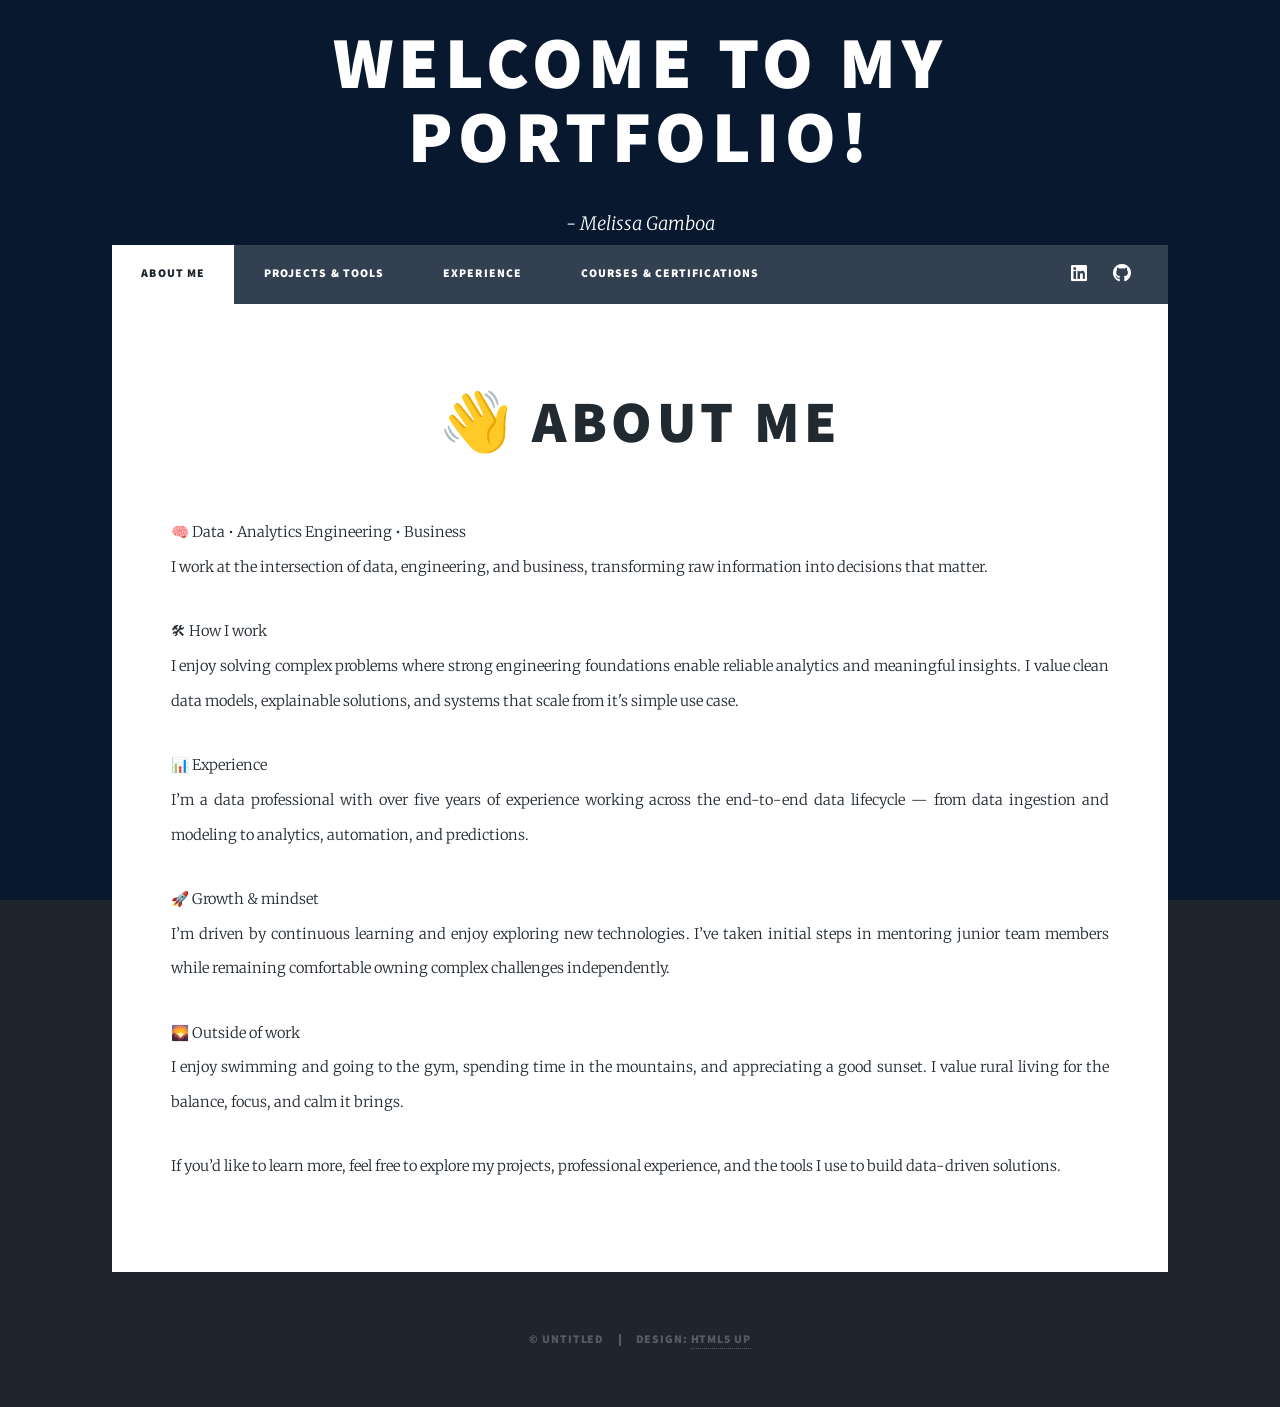
==== commit 103b9aa0: "Add files via upload" ====
--- a/index.html
+++ b/index.html
@@ -1,484 +1,99 @@
 <!DOCTYPE HTML>
 <!--
-	Strata by HTML5 UP
+	Massively by HTML5 UP
 	html5up.net | @ajlkn
 	Free for personal and commercial use under the CCA 3.0 license (html5up.net/license)
 -->
 <html>
 	<head>
-		<title></title>
+		<title>About Me</title>
 		<meta charset="utf-8" />
 		<meta name="viewport" content="width=device-width, initial-scale=1, user-scalable=no" />
 		<link rel="stylesheet" href="assets/css/main.css" />
+		<noscript><link rel="stylesheet" href="assets/css/noscript.css" /></noscript>
 	</head>
 	<body class="is-preload">
 
-		<!-- Header -->
-			<header id="header">
-				<div class="inner">
-					<a href="#" class="image avatar"><img src="" alt="" /></a>
-					<h1><strong>Melissa Gamboa Naranjo</strong>
-					<br />
-					Aspiring Data Analyst	|	BI Analyst<br /><br />
-					
-					 <a href=></a></h1>
-				</div>
-			</header>
+		<!-- Wrapper -->
+			<div id="wrapper" class="fade-in">
 
-		<!-- Main -->
-			<div id="main">
-
-				<!-- One -->
-					<section id="one">
-						<header class="major">
-							<h2>About me<br />
-							</h2>
-						</header>
-					<body>
-					<p>Hi! My name is Melissa and I'm aspiring to be a data analyst. </p>
-						<p>I hold a Bachelor's degree in Agricultural Economics and a Master's degree in Agribusiness. I am experienced in small-scale database creation and cleaning, data analysis, as well as reporting. I am ready to boost my professional future to the next level: big data. </p>
-						<p>I have a great affinity for numbers and statistics, but also for using IT to solve problems. I want to be a data analyst because it combines all the areas I love in one occupation: computer science, statistics and business.  </p>
-						<p>I'm well versed in Excel, SQL and Power BI. My next step will be to train myself in Phyton. And I want to go even further! But first, I would like to put into practice everything I've learned by providing valuable information for decision making and optimizing a business. </p>
-					<body style=text-align:justify> </body>
-
-					</section>
-
-				<!-- Two -->
-				<section id="two">
-					<h2>My skills</h2>
-					<div class="row">
-						<article class="col-3 col-12- xxsmall work-item">
-							<a href="images/thumbs/2.jpg" class="image fit thumb"><img src="images/thumbs/2.jpg" alt="" /></a>
-							<center><h3>Data</h3>
-							<p>Exploration</p>
-							<p>Cleaning</p>
-							<p>Transformation</p>
-							</center>
-							
-						</article>
-						<article class="col-3 col-12-xxsmall work-item">
-							<a href="images/thumbs/1.jpg" class="image fit thumb"><img src="images/thumbs/1.jpg" alt="" /></a>
-							<center><h3>Analysis</h3>
-							<p>Answering business questions </p>
-							<p>Analysis of findings</p>
-							<p>Interpretation of results</p></center>
-							
-						</article>
-						<article class="col-3 col-12-xxsmall work-item">
-							<a href="images/thumbs/3.jpg" class="image fit thumb"><img src="images/thumbs/3.jpg" alt="" /></a>
-							<center><h3>Communication</h3>
-							<p>Communication of results at different levels</p>
-							<p>Report writing </p>
-							<p>Visualization </p></center>
-						</article>
+				<!-- Intro -->
+					<div id="intro">
+						<h1>Welcome to my<br />
+						Portfolio!<br />
+						</h1>
+						<p>- Melissa Gamboa</p>
 						
-						<article class="col-3 col-12-xxsmall work-item">
-							<a href="images/thumbs/4.jpg" class="image fit thumb"><img src="images/thumbs/4.jpg" alt="" /></a>
-						<center><h3>Teamwork</h3>
-							<p>Adaptability </p>
-							<p>Flexibility </p>
-							<p>Initiative </p></center>
-						</article>
-						<article class="col-12 col-12-xxsmall work-item">
-							<a href="mages/thumbs/5.jpg" class="image fit thumb"><img src="mages/thumbs/5.jpg" alt="" /></a>
-							<center><h2>Analysis tools</h2>
-								<h5>Excel / Power BI / SQL / R / SPSS / GIS Programs </center></h5>
-											</div>
-					
-				</section>
+						
+					</div>
 
 
-				<!-- Three -->
-					<section id="two">
-						<h2>Project Portfolio</h2>
-						<div class="row">
-							<article class="col-6 col-12-xsmall work-item">
-								<a href="https://github.com/MelissaGamboaPortfolio/SQL-DataExploration" class="image fit thumb"><img src="images/thumbs/covid.jpg" alt="" /></a>
-								<h3>SQL Data Exploration</h3>
-								<p> Exploratory queries on data from the Covid statistics database and the creation of tables in SQL.</p>
-							</article>	
-							<article class="col-6 col-12-xsmall work-item">
-								<a href="https://github.com/Melissa-GamboaNaranjo/Finance-Proyect" class="image fit thumb"><img src="images/thumbs/FinanzasPersonales.PNG" alt="" /></a>
-								<h3>Power BI visualization (Finance)</h3>
-								<p>Report with basic indicators to visualize and analyze personal finances.</p>
+				<!-- Nav -->
+					<nav id="nav">
+						<ul class="links">
+							<li class="active"><a href="index.html">About me</a></li>
+							<li><a href="handson.html">Projects & Tools</a></li>
+							<li><a href="experience.html">Experience</a></li>
+							<li><a href="courses.html">Courses & Certifications</a></li>
+						</ul>
+						<ul class="icons">
+							<li>
+								<a href="https://www.linkedin.com/in/mgamboanaranjo"
+								class="icon brands fa-linkedin"
+								target="_blank" rel="noopener">
+									<span class="label">LinkedIn</span>
+								</a>
+							</li>
+							<li>
+								<a href="https://github.com/MelissaGamboaPortfolio"
+								class="icon brands fa-github"
+								target="_blank" rel="noopener">
+									<span class="label">GitHub</span>
+								</a>
+							</li>
+						</ul>
+					</nav>
+
+				<!-- Main -->
+					<div id="main">
+
+						<!-- About Me (solo textos) -->
+							<article class="post featured">
+								<header class="major">
+									<h2>👋 About Me</h2>
+								</header>
+								<p>🧠 Data • Analytics Engineering • Business <br>
+								I work at the intersection of data, engineering, and business, transforming raw information into decisions that matter.</p>
+								<p>🛠 How I work <br>
+								I enjoy solving complex problems where strong engineering foundations enable reliable analytics and meaningful insights. I value clean data models, explainable solutions, and systems that scale from it's simple use case.</p>
+								<p>📊 Experience<br>
+								I’m a data professional with over five years of experience working across the end-to-end data lifecycle — from data ingestion and modeling to analytics, automation, and predictions.</p>
+								<p>🚀 Growth & mindset<br>
+								I’m driven by continuous learning and enjoy exploring new technologies. I’ve taken initial steps in mentoring junior team members while remaining comfortable owning complex challenges independently.</p>
+								<p>🌄 Outside of work<br>
+								I enjoy swimming and going to the gym, spending time in the mountains, and appreciating a good sunset. I value rural living for the balance, focus, and calm it brings.</p>
+								<p>If you’d like to learn more, feel free to explore my projects, professional experience, and the tools I use to build data-driven solutions.</p>
 							</article>
-							<article class="col-6 col-12-xsmall work-item">
-								<a href="https://github.com/Melissa-GamboaNaranjo/HumanResources-BIProyect" class="image fit thumb"><img src="images/thumbs/RecursosHumanos.PNG" alt="" /></a>
-								<h3>Power BI visualization (Human Resources)</h3>
-								<p>Employee, salary and performance indicators are visualized in a report for the Human Resources department.</p>
-							</article>
-							
-							
-							
-						</div>
-						<ul class="actions">
-							<li><a href="#" class="">Full Portfolio</a></li>
-						</ul>
-					</section>
 
-				<!-- Four -->
-					<section id="three">
-						<h2>Contact information</h2>
-						<p></p>
-								<div class="col-4 col-12-small">
-								<ul class="labeled-icons">
-									<li>
-										<h3 class="icon solid fa-home"><span class="label">Address</span></h3>
-										San José, Costa Rica.<br />
-										
-									</li>
-									<li>
-										<h3 class="icon solid fa-mobile-alt"><span class="label">Phone</span></h3>
-										(+506) 8766-3866
-									</li>
-									<li>
-										<h3 class="icon solid fa-envelope"><span class="label">Email</span></h3>
-										<a href="#">mgamboanaranjo@gmail.com</a>
-									</li>
-								</ul>
-							</div>
-						</div>
-					</section>
+					</div>
 
-				<!-- Four -->
-				<!--
-					<section id="four">
-						<h2>Elements</h2>
+				
 
-						<section>
-							<h4>Text</h4>
-							<p>This is <b>bold</b> and this is <strong>strong</strong>. This is <i>italic</i> and this is <em>emphasized</em>.
-							This is <sup>superscript</sup> text and this is <sub>subscript</sub> text.
-							This is <u>underlined</u> and this is code: <code>for (;;) { ... }</code>. Finally, <a href="#">this is a link</a>.</p>
-							<hr />
-							<header>
-								<h4>Heading with a Subtitle</h4>
-								<p>Lorem ipsum dolor sit amet nullam id egestas urna aliquam</p>
-							</header>
-							<p>Nunc lacinia ante nunc ac lobortis. Interdum adipiscing gravida odio porttitor sem non mi integer non faucibus ornare mi ut ante amet placerat aliquet. Volutpat eu sed ante lacinia sapien lorem accumsan varius montes viverra nibh in adipiscing blandit tempus accumsan.</p>
-							<header>
-								<h5>Heading with a Subtitle</h5>
-								<p>Lorem ipsum dolor sit amet nullam id egestas urna aliquam</p>
-							</header>
-							<p>Nunc lacinia ante nunc ac lobortis. Interdum adipiscing gravida odio porttitor sem non mi integer non faucibus ornare mi ut ante amet placerat aliquet. Volutpat eu sed ante lacinia sapien lorem accumsan varius montes viverra nibh in adipiscing blandit tempus accumsan.</p>
-							<hr />
-							<h2>Heading Level 2</h2>
-							<h3>Heading Level 3</h3>
-							<h4>Heading Level 4</h4>
-							<h5>Heading Level 5</h5>
-							<h6>Heading Level 6</h6>
-							<hr />
-							<h5>Blockquote</h5>
-							<blockquote>Fringilla nisl. Donec accumsan interdum nisi, quis tincidunt felis sagittis eget tempus euismod. Vestibulum ante ipsum primis in faucibus vestibulum. Blandit adipiscing eu felis iaculis volutpat ac adipiscing accumsan faucibus. Vestibulum ante ipsum primis in faucibus lorem ipsum dolor sit amet nullam adipiscing eu felis.</blockquote>
-							<h5>Preformatted</h5>
-							<pre><code>i = 0;
-
-while (!deck.isInOrder()) {
-print 'Iteration ' + i;
-deck.shuffle();
-i++;
-}
-
-print 'It took ' + i + ' iterations to sort the deck.';</code></pre>
-						</section>
-
-						<section>
-							<h4>Lists</h4>
-							<div class="row">
-								<div class="col-6 col-12-xsmall">
-									<h5>Unordered</h5>
-									<ul>
-										<li>Dolor pulvinar etiam magna etiam.</li>
-										<li>Sagittis adipiscing lorem eleifend.</li>
-										<li>Felis enim feugiat dolore viverra.</li>
-									</ul>
-									<h5>Alternate</h5>
-									<ul class="alt">
-										<li>Dolor pulvinar etiam magna etiam.</li>
-										<li>Sagittis adipiscing lorem eleifend.</li>
-										<li>Felis enim feugiat dolore viverra.</li>
-									</ul>
-								</div>
-								<div class="col-6 col-12-xsmall">
-									<h5>Ordered</h5>
-									<ol>
-										<li>Dolor pulvinar etiam magna etiam.</li>
-										<li>Etiam vel felis at lorem sed viverra.</li>
-										<li>Felis enim feugiat dolore viverra.</li>
-										<li>Dolor pulvinar etiam magna etiam.</li>
-										<li>Etiam vel felis at lorem sed viverra.</li>
-										<li>Felis enim feugiat dolore viverra.</li>
-									</ol>
-									<h5>Icons</h5>
-									<ul class="icons">
-										<li><a href="#" class="icon brands fa-twitter"><span class="label">Twitter</span></a></li>
-										<li><a href="#" class="icon brands fa-facebook-f"><span class="label">Facebook</span></a></li>
-										<li><a href="#" class="icon brands fa-instagram"><span class="label">Instagram</span></a></li>
-										<li><a href="#" class="icon brands fa-github"><span class="label">Github</span></a></li>
-										<li><a href="#" class="icon brands fa-dribbble"><span class="label">Dribbble</span></a></li>
-										<li><a href="#" class="icon brands fa-tumblr"><span class="label">Tumblr</span></a></li>
-									</ul>
-								</div>
-							</div>
-							<h5>Actions</h5>
-							<ul class="actions">
-								<li><a href="#" class="button primary">Default</a></li>
-								<li><a href="#" class="button">Default</a></li>
-							</ul>
-							<ul class="actions small">
-								<li><a href="#" class="button primary small">Small</a></li>
-								<li><a href="#" class="button small">Small</a></li>
-							</ul>
-							<div class="row">
-								<div class="col-6 col-12-small">
-									<ul class="actions stacked">
-										<li><a href="#" class="button primary">Default</a></li>
-										<li><a href="#" class="button">Default</a></li>
-									</ul>
-								</div>
-								<div class="col-6 col-12-small">
-									<ul class="actions stacked">
-										<li><a href="#" class="button primary small">Small</a></li>
-										<li><a href="#" class="button small">Small</a></li>
-									</ul>
-								</div>
-								<div class="col-6 col-12-small">
-									<ul class="actions stacked">
-										<li><a href="#" class="button primary fit">Default</a></li>
-										<li><a href="#" class="button fit">Default</a></li>
-									</ul>
-								</div>
-								<div class="col-6 col-12-small">
-									<ul class="actions stacked">
-										<li><a href="#" class="button primary small fit">Small</a></li>
-										<li><a href="#" class="button small fit">Small</a></li>
-									</ul>
-								</div>
-							</div>
-						</section>
-
-						<section>
-							<h4>Table</h4>
-							<h5>Default</h5>
-							<div class="table-wrapper">
-								<table>
-									<thead>
-										<tr>
-											<th>Name</th>
-											<th>Description</th>
-											<th>Price</th>
-										</tr>
-									</thead>
-									<tbody>
-										<tr>
-											<td>Item One</td>
-											<td>Ante turpis integer aliquet porttitor.</td>
-											<td>29.99</td>
-										</tr>
-										<tr>
-											<td>Item Two</td>
-											<td>Vis ac commodo adipiscing arcu aliquet.</td>
-											<td>19.99</td>
-										</tr>
-										<tr>
-											<td>Item Three</td>
-											<td> Morbi faucibus arcu accumsan lorem.</td>
-											<td>29.99</td>
-										</tr>
-										<tr>
-											<td>Item Four</td>
-											<td>Vitae integer tempus condimentum.</td>
-											<td>19.99</td>
-										</tr>
-										<tr>
-											<td>Item Five</td>
-											<td>Ante turpis integer aliquet porttitor.</td>
-											<td>29.99</td>
-										</tr>
-									</tbody>
-									<tfoot>
-										<tr>
-											<td colspan="2"></td>
-											<td>100.00</td>
-										</tr>
-									</tfoot>
-								</table>
-							</div>
-
-							<h5>Alternate</h5>
-							<div class="table-wrapper">
-								<table class="alt">
-									<thead>
-										<tr>
-											<th>Name</th>
-											<th>Description</th>
-											<th>Price</th>
-										</tr>
-									</thead>
-									<tbody>
-										<tr>
-											<td>Item One</td>
-											<td>Ante turpis integer aliquet porttitor.</td>
-											<td>29.99</td>
-										</tr>
-										<tr>
-											<td>Item Two</td>
-											<td>Vis ac commodo adipiscing arcu aliquet.</td>
-											<td>19.99</td>
-										</tr>
-										<tr>
-											<td>Item Three</td>
-											<td> Morbi faucibus arcu accumsan lorem.</td>
-											<td>29.99</td>
-										</tr>
-										<tr>
-											<td>Item Four</td>
-											<td>Vitae integer tempus condimentum.</td>
-											<td>19.99</td>
-										</tr>
-										<tr>
-											<td>Item Five</td>
-											<td>Ante turpis integer aliquet porttitor.</td>
-											<td>29.99</td>
-										</tr>
-									</tbody>
-									<tfoot>
-										<tr>
-											<td colspan="2"></td>
-											<td>100.00</td>
-										</tr>
-									</tfoot>
-								</table>
-							</div>
-						</section>
-
-						<section>
-							<h4>Buttons</h4>
-							<ul class="actions">
-								<li><a href="#" class="button primary">Primary</a></li>
-								<li><a href="#" class="button">Default</a></li>
-							</ul>
-							<ul class="actions">
-								<li><a href="#" class="button large">Large</a></li>
-								<li><a href="#" class="button">Default</a></li>
-								<li><a href="#" class="button small">Small</a></li>
-							</ul>
-							<ul class="actions fit">
-								<li><a href="#" class="button primary fit">Fit</a></li>
-								<li><a href="#" class="button fit">Fit</a></li>
-							</ul>
-							<ul class="actions fit small">
-								<li><a href="#" class="button primary fit small">Fit + Small</a></li>
-								<li><a href="#" class="button fit small">Fit + Small</a></li>
-							</ul>
-							<ul class="actions">
-								<li><a href="#" class="button primary icon solid fa-download">Icon</a></li>
-								<li><a href="#" class="button icon solid fa-download">Icon</a></li>
-							</ul>
-							<ul class="actions">
-								<li><span class="button primary disabled">Primary</span></li>
-								<li><span class="button disabled">Default</span></li>
-							</ul>
-						</section>
-
-						<section>
-							<h4>Form</h4>
-							<form method="post" action="#">
-								<div class="row gtr-uniform gtr-50">
-									<div class="col-6 col-12-xsmall">
-										<input type="text" name="demo-name" id="demo-name" value="" placeholder="Name" />
-									</div>
-									<div class="col-6 col-12-xsmall">
-										<input type="email" name="demo-email" id="demo-email" value="" placeholder="Email" />
-									</div>
-									<div class="col-12">
-										<select name="demo-category" id="demo-category">
-											<option value="">- Category -</option>
-											<option value="1">Manufacturing</option>
-											<option value="1">Shipping</option>
-											<option value="1">Administration</option>
-											<option value="1">Human Resources</option>
-										</select>
-									</div>
-									<div class="col-4 col-12-small">
-										<input type="radio" id="demo-priority-low" name="demo-priority" checked>
-										<label for="demo-priority-low">Low Priority</label>
-									</div>
-									<div class="col-4 col-12-small">
-										<input type="radio" id="demo-priority-normal" name="demo-priority">
-										<label for="demo-priority-normal">Normal Priority</label>
-									</div>
-									<div class="col-4 col-12-small">
-										<input type="radio" id="demo-priority-high" name="demo-priority">
-										<label for="demo-priority-high">High Priority</label>
-									</div>
-									<div class="col-6 col-12-small">
-										<input type="checkbox" id="demo-copy" name="demo-copy">
-										<label for="demo-copy">Email me a copy of this message</label>
-									</div>
-									<div class="col-6 col-12-small">
-										<input type="checkbox" id="demo-human" name="demo-human" checked>
-										<label for="demo-human">I am a human and not a robot</label>
-									</div>
-									<div class="col-12">
-										<textarea name="demo-message" id="demo-message" placeholder="Enter your message" rows="6"></textarea>
-									</div>
-									<div class="col-12">
-										<ul class="actions">
-											<li><input type="submit" value="Send Message" class="primary" /></li>
-											<li><input type="reset" value="Reset" /></li>
-										</ul>
-									</div>
-								</div>
-							</form>
-						</section>
-
-						<section>
-							<h4>Image</h4>
-							<h5>Fit</h5>
-							<div class="box alt">
-								<div class="row gtr-50 gtr-uniform">
-									<div class="col-12"><span class="image fit"><img src="images/fulls/05.jpg" alt="" /></span></div>
-									<div class="col-4"><span class="image fit"><img src="images/thumbs/01.jpg" alt="" /></span></div>
-									<div class="col-4"><span class="image fit"><img src="images/thumbs/02.jpg" alt="" /></span></div>
-									<div class="col-4"><span class="image fit"><img src="images/thumbs/03.jpg" alt="" /></span></div>
-									<div class="col-4"><span class="image fit"><img src="images/thumbs/04.jpg" alt="" /></span></div>
-									<div class="col-4"><span class="image fit"><img src="images/thumbs/05.jpg" alt="" /></span></div>
-									<div class="col-4"><span class="image fit"><img src="images/thumbs/06.jpg" alt="" /></span></div>
-									<div class="col-4"><span class="image fit"><img src="images/thumbs/03.jpg" alt="" /></span></div>
-									<div class="col-4"><span class="image fit"><img src="images/thumbs/02.jpg" alt="" /></span></div>
-									<div class="col-4"><span class="image fit"><img src="images/thumbs/01.jpg" alt="" /></span></div>
-								</div>
-							</div>
-							<h5>Left &amp; Right</h5>
-							<p><span class="image left"><img src="images/avatar.jpg" alt="" /></span>Fringilla nisl. Donec accumsan interdum nisi, quis tincidunt felis sagittis eget. tempus euismod. Vestibulum ante ipsum primis in faucibus vestibulum. Blandit adipiscing eu felis iaculis volutpat ac adipiscing accumsan eu faucibus. Integer ac pellentesque praesent tincidunt felis sagittis eget. tempus euismod. Vestibulum ante ipsum primis in faucibus vestibulum. Blandit adipiscing eu felis iaculis volutpat ac adipiscing accumsan eu faucibus. Integer ac pellentesque praesent. Donec accumsan interdum nisi, quis tincidunt felis sagittis eget. tempus euismod. Vestibulum ante ipsum primis in faucibus vestibulum. Blandit adipiscing eu felis iaculis volutpat ac adipiscing accumsan eu faucibus. Integer ac pellentesque praesent tincidunt felis sagittis eget. tempus euismod. Vestibulum ante ipsum primis in faucibus vestibulum. Blandit adipiscing eu felis iaculis volutpat ac adipiscing accumsan eu faucibus. Integer ac pellentesque praesent.</p>
-							<p><span class="image right"><img src="images/avatar.jpg" alt="" /></span>Fringilla nisl. Donec accumsan interdum nisi, quis tincidunt felis sagittis eget. tempus euismod. Vestibulum ante ipsum primis in faucibus vestibulum. Blandit adipiscing eu felis iaculis volutpat ac adipiscing accumsan eu faucibus. Integer ac pellentesque praesent tincidunt felis sagittis eget. tempus euismod. Vestibulum ante ipsum primis in faucibus vestibulum. Blandit adipiscing eu felis iaculis volutpat ac adipiscing accumsan eu faucibus. Integer ac pellentesque praesent. Donec accumsan interdum nisi, quis tincidunt felis sagittis eget. tempus euismod. Vestibulum ante ipsum primis in faucibus vestibulum. Blandit adipiscing eu felis iaculis volutpat ac adipiscing accumsan eu faucibus. Integer ac pellentesque praesent tincidunt felis sagittis eget. tempus euismod. Vestibulum ante ipsum primis in faucibus vestibulum. Blandit adipiscing eu felis iaculis volutpat ac adipiscing accumsan eu faucibus. Integer ac pellentesque praesent.</p>
-						</section>
-
-					</section>
-				-->
+				<!-- Copyright -->
+					<div id="copyright">
+						<ul><li>&copy; Untitled</li><li>Design: <a href="https://html5up.net">HTML5 UP</a></li></ul>
+					</div>
 
 			</div>
 
-		<!-- Footer -->
-			<footer id="footer">
-				<div class="inner">
-					<ul class="icons">
-						<li><a href="https://www.linkedin.com/in/mgamboanaranjo" class="icon brands fa-linkedin"><span class="label">fa-linkedin</span></a></li>
-						<li><a href="https://github.com/MelissaGamboaPortfolio" class="icon brands fa-github"><span class="label">Github</span></a></li>
-						
-					</ul>
-					
-				</div>
-			</footer>
-
 		<!-- Scripts -->
 			<script src="assets/js/jquery.min.js"></script>
-			<script src="assets/js/jquery.poptrox.min.js"></script>
+			<script src="assets/js/jquery.scrollex.min.js"></script>
+			<script src="assets/js/jquery.scrolly.min.js"></script>
 			<script src="assets/js/browser.min.js"></script>
 			<script src="assets/js/breakpoints.min.js"></script>
 			<script src="assets/js/util.js"></script>
 			<script src="assets/js/main.js"></script>
 
 	</body>
-</html>+</html>
--- a/assets/css/main.css
+++ b/assets/css/main.css
@@ -1,8 +1,8 @@
-@import url("fontawesome-all.min.css");
-@import url("https://fonts.googleapis.com/css?family=Source+Sans+Pro:400,400italic");
+@import url(fontawesome-all.min.css);
+@import url("https://fonts.googleapis.com/css?family=Merriweather:300,700,300italic,700italic|Source+Sans+Pro:900");
 
 /*
-	Strata by HTML5 UP
+	Massively by HTML5 UP
 	html5up.net | @ajlkn
 	Free for personal and commercial use under the CCA 3.0 license (html5up.net/license)
 */
@@ -74,6 +74,22 @@
 
 /* Basic */
 
+	@-ms-viewport {
+		width: device-width;
+	}
+
+	body {
+		-ms-overflow-style: scrollbar;
+	}
+
+	@media screen and (max-width: 480px) {
+
+		html, body {
+			min-width: 320px;
+		}
+
+	}
+
 	html {
 		box-sizing: border-box;
 	}
@@ -83,7 +99,7 @@
 	}
 
 	body {
-		background: #fff;
+		background-color: #1e252d;
 	}
 
 		body.is-preload *, body.is-preload *:before, body.is-preload *:after {
@@ -97,33 +113,62 @@
 			transition: none !important;
 		}
 
+/* Type */
+
+	html {
+		font-size: 16pt;
+	}
+
+		@media screen and (max-width: 1680px) {
+
+			html {
+				font-size: 12pt;
+			}
+
+		}
+
+		@media screen and (max-width: 1280px) {
+
+			html {
+				font-size: 11pt;
+			}
+
+		}
+
+		@media screen and (max-width: 360px) {
+
+			html {
+				font-size: 10pt;
+			}
+
+		}
+
+	body {
+		color: #212931;
+	}
+
 	body, input, select, textarea {
-		color: #a2a2a2;
-		font-family: "Source Sans Pro", Helvetica, sans-serif;
-		font-size: 16pt;
-		font-weight: 400;
-		line-height: 1.75em;
+		font-family: "Merriweather", Georgia, serif;
+		font-weight: 300;
+		font-size: 1rem;
+		line-height: 2.375;
 	}
 
 	a {
-		-moz-transition: color 0.2s ease-in-out, border-color 0.2s ease-in-out;
-		-webkit-transition: color 0.2s ease-in-out, border-color 0.2s ease-in-out;
-		-ms-transition: color 0.2s ease-in-out, border-color 0.2s ease-in-out;
-		transition: color 0.2s ease-in-out, border-color 0.2s ease-in-out;
+		-moz-transition: color 0.2s ease-in-out, background-color 0.2s ease-in-out, border-color 0.2s ease-in-out, box-shadow 0.2s ease-in-out;
+		-webkit-transition: color 0.2s ease-in-out, background-color 0.2s ease-in-out, border-color 0.2s ease-in-out, box-shadow 0.2s ease-in-out;
+		-ms-transition: color 0.2s ease-in-out, background-color 0.2s ease-in-out, border-color 0.2s ease-in-out, box-shadow 0.2s ease-in-out;
+		transition: color 0.2s ease-in-out, background-color 0.2s ease-in-out, border-color 0.2s ease-in-out, box-shadow 0.2s ease-in-out;
 		border-bottom: dotted 1px;
-		color: #49bf9d;
 		text-decoration: none;
 	}
 
 		a:hover {
 			border-bottom-color: transparent;
-			color: #49bf9d !important;
-			text-decoration: none;
 		}
 
 	strong, b {
-		color: #787878;
-		font-weight: 400;
+		font-weight: 600;
 	}
 
 	em, i {
@@ -131,102 +176,103 @@
 	}
 
 	p {
-		margin: 0 0 2em 0;
+		text-align: justify;
+		margin: 0 0 2rem 0;
 	}
 
 	h1, h2, h3, h4, h5, h6 {
-		color: #787878;
-		font-weight: 400;
-		line-height: 1em;
-		margin: 0 0 1em 0;
+		font-family: "Source Sans Pro", Helvetica, sans-serif;
+		font-weight: 900;
+		line-height: 1.5;
+		letter-spacing: 0.075em;
+		text-transform: uppercase;
+		margin: 0 0 1rem 0;
 	}
 
 		h1 a, h2 a, h3 a, h4 a, h5 a, h6 a {
+			border-bottom: 0;
 			color: inherit;
 			text-decoration: none;
 		}
 
 	h1 {
-		font-size: 2em;
-		line-height: 1.5em;
+		font-size: 4rem;
+		line-height: 1.1;
+		margin: 0 0 2rem 0;
 	}
 
 	h2 {
-		font-size: 1.5em;
-		line-height: 1.5em;
+		font-size: 1.75rem;
+		line-height: 1.3;
+		margin: 0 0 1.5rem 0;
 	}
 
 	h3 {
-		font-size: 1.25em;
-		line-height: 1.5em;
+		font-size: 1.25rem;
+		margin: 0 0 1.5rem 0;
 	}
 
 	h4 {
-		font-size: 1.1em;
-		line-height: 1.5em;
+		font-size: 1rem;
 	}
 
 	h5 {
-		font-size: 0.9em;
-		line-height: 1.5em;
+		font-size: 0.9rem;
 	}
 
 	h6 {
-		font-size: 0.7em;
-		line-height: 1.5em;
+		font-size: 0.8rem;
 	}
 
 	sub {
-		font-size: 0.8em;
+		font-size: 0.8rem;
 		position: relative;
-		top: 0.5em;
+		top: 0.5rem;
 	}
 
 	sup {
-		font-size: 0.8em;
+		font-size: 0.8rem;
 		position: relative;
-		top: -0.5em;
-	}
-
-	hr {
-		border: 0;
-		border-bottom: solid 2px #efefef;
-		margin: 2em 0;
-	}
-
-		hr.major {
-			margin: 3em 0;
-		}
+		top: -0.5rem;
+	}
 
 	blockquote {
-		border-left: solid 6px #efefef;
+		border-left: solid 4px;
 		font-style: italic;
-		margin: 0 0 2em 0;
-		padding: 0.5em 0 0.5em 1.5em;
+		margin: 0 0 2rem 0;
+		padding: 0.5rem 0 0.5rem 2rem;
 	}
 
 	code {
-		background: #f7f7f7;
-		border-radius: 0.35em;
-		border: solid 2px #efefef;
+		border: solid 2px;
 		font-family: "Courier New", monospace;
-		font-size: 0.9em;
-		margin: 0 0.25em;
-		padding: 0.25em 0.65em;
+		font-size: 0.9rem;
+		margin: 0 0.25rem;
+		padding: 0.25rem 0.65rem;
 	}
 
 	pre {
 		-webkit-overflow-scrolling: touch;
 		font-family: "Courier New", monospace;
-		font-size: 0.9em;
-		margin: 0 0 2em 0;
+		font-size: 0.9rem;
+		margin: 0 0 2rem 0;
 	}
 
 		pre code {
 			display: block;
-			line-height: 1.75em;
-			padding: 1em 1.5em;
+			line-height: 1.75;
+			padding: 1rem 1.5rem;
 			overflow-x: auto;
+		}
+
+	hr {
+		border: 0;
+		border-bottom: solid 2px;
+		margin: 3rem 0;
+	}
+
+		hr.major {
+			margin: 5rem 0;
 		}
 
 	.align-left {
@@ -241,55 +287,77 @@
 		text-align: right;
 	}
 
-/* Container */
-
-	.container {
-		margin: 0 auto;
-		max-width: calc(100% - 4em);
-		width: 100%;
-	}
-
-		.container.xsmall {
-			width: 25%;
-		}
-
-		.container.small {
-			width: 50%;
-		}
-
-		.container.medium {
-			width: 75%;
-		}
-
-		.container.large {
-			width: 125%;
-		}
-
-		.container.xlarge {
-			width: 150%;
-		}
-
-		.container.max {
-			width: 100%;
-		}
-
-		@media screen and (max-width: 980px) {
-
-			.container {
-				width: 100% !important;
-				max-width: 100% !important;
-			}
-
-		}
-
-		@media screen and (max-width: 480px) {
-
-			.container {
-				max-width: calc(100% - 3em);
-			}
-
-		}
-
+	input, select, textarea {
+		color: #212931;
+	}
+
+	a {
+		color: #212931;
+		border-bottom-color: rgba(33, 41, 49, 0.5);
+	}
+
+		a:hover {
+			border-bottom-color: transparent;
+			color: #18bfef !important;
+		}
+
+	strong, b {
+		color: #212931;
+	}
+
+	h1, h2, h3, h4, h5, h6 {
+		color: #212931;
+	}
+
+	blockquote {
+		border-left-color: #eeeeee;
+	}
+
+	code {
+		background: rgba(220, 220, 220, 0.25);
+		border-color: #eeeeee;
+	}
+
+	hr {
+		border-bottom-color: #eeeeee;
+	}
+
+#tools ul {
+    padding-left: 0;
+}
+
+#tools li {
+    text-align: left;
+}
+
+.tools-grid.vertical {
+  display: grid;
+  grid-template-rows: repeat(2, auto);
+  grid-auto-flow: column;   /* ⬅️ llena columnas primero */
+  gap: 16px 40px;
+  margin-top: 20px;
+  justify-content: center;
+  max-width: 400px;
+  margin-left: auto;
+  margin-right: auto;
+}
+
+.tool {
+  display: flex;
+  align-items: center;
+  gap: 30px;
+}
+
+.tool img {
+  width: 30px;
+}
+
+.tools-icons li {
+  display: flex;
+  align-items: center;
+  gap: 10px;
+  margin-bottom: 8px;
+}
 /* Row */
 
 	.row {
@@ -433,107 +501,107 @@
 
 		.row.gtr-0 {
 			margin-top: 0;
-			margin-left: 0em;
+			margin-left: 0rem;
 		}
 
 			.row.gtr-0 > * {
-				padding: 0 0 0 0em;
+				padding: 0 0 0 0rem;
 			}
 
 			.row.gtr-0.gtr-uniform {
-				margin-top: 0em;
+				margin-top: 0rem;
 			}
 
 				.row.gtr-0.gtr-uniform > * {
-					padding-top: 0em;
+					padding-top: 0rem;
 				}
 
 		.row.gtr-25 {
 			margin-top: 0;
-			margin-left: -0.625em;
+			margin-left: -0.375rem;
 		}
 
 			.row.gtr-25 > * {
-				padding: 0 0 0 0.625em;
+				padding: 0 0 0 0.375rem;
 			}
 
 			.row.gtr-25.gtr-uniform {
-				margin-top: -0.625em;
+				margin-top: -0.375rem;
 			}
 
 				.row.gtr-25.gtr-uniform > * {
-					padding-top: 0.625em;
+					padding-top: 0.375rem;
 				}
 
 		.row.gtr-50 {
 			margin-top: 0;
-			margin-left: -1.25em;
+			margin-left: -0.75rem;
 		}
 
 			.row.gtr-50 > * {
-				padding: 0 0 0 1.25em;
+				padding: 0 0 0 0.75rem;
 			}
 
 			.row.gtr-50.gtr-uniform {
-				margin-top: -1.25em;
+				margin-top: -0.75rem;
 			}
 
 				.row.gtr-50.gtr-uniform > * {
-					padding-top: 1.25em;
+					padding-top: 0.75rem;
 				}
 
 		.row {
 			margin-top: 0;
-			margin-left: -2.5em;
+			margin-left: -1.5rem;
 		}
 
 			.row > * {
-				padding: 0 0 0 2.5em;
+				padding: 0 0 0 1.5rem;
 			}
 
 			.row.gtr-uniform {
-				margin-top: -2.5em;
+				margin-top: -1.5rem;
 			}
 
 				.row.gtr-uniform > * {
-					padding-top: 2.5em;
+					padding-top: 1.5rem;
 				}
 
 		.row.gtr-150 {
 			margin-top: 0;
-			margin-left: -3.75em;
+			margin-left: -2.25rem;
 		}
 
 			.row.gtr-150 > * {
-				padding: 0 0 0 3.75em;
+				padding: 0 0 0 2.25rem;
 			}
 
 			.row.gtr-150.gtr-uniform {
-				margin-top: -3.75em;
+				margin-top: -2.25rem;
 			}
 
 				.row.gtr-150.gtr-uniform > * {
-					padding-top: 3.75em;
+					padding-top: 2.25rem;
 				}
 
 		.row.gtr-200 {
 			margin-top: 0;
-			margin-left: -5em;
+			margin-left: -3rem;
 		}
 
 			.row.gtr-200 > * {
-				padding: 0 0 0 5em;
+				padding: 0 0 0 3rem;
 			}
 
 			.row.gtr-200.gtr-uniform {
-				margin-top: -5em;
+				margin-top: -3rem;
 			}
 
 				.row.gtr-200.gtr-uniform > * {
-					padding-top: 5em;
-				}
-
-		@media screen and (max-width: 1800px) {
+					padding-top: 3rem;
+				}
+
+		@media screen and (max-width: 1680px) {
 
 			.row {
 				display: flex;
@@ -676,104 +744,104 @@
 
 				.row.gtr-0 {
 					margin-top: 0;
-					margin-left: 0em;
+					margin-left: 0rem;
 				}
 
 					.row.gtr-0 > * {
-						padding: 0 0 0 0em;
+						padding: 0 0 0 0rem;
 					}
 
 					.row.gtr-0.gtr-uniform {
-						margin-top: 0em;
+						margin-top: 0rem;
 					}
 
 						.row.gtr-0.gtr-uniform > * {
-							padding-top: 0em;
+							padding-top: 0rem;
 						}
 
 				.row.gtr-25 {
 					margin-top: 0;
-					margin-left: -0.625em;
+					margin-left: -0.375rem;
 				}
 
 					.row.gtr-25 > * {
-						padding: 0 0 0 0.625em;
+						padding: 0 0 0 0.375rem;
 					}
 
 					.row.gtr-25.gtr-uniform {
-						margin-top: -0.625em;
+						margin-top: -0.375rem;
 					}
 
 						.row.gtr-25.gtr-uniform > * {
-							padding-top: 0.625em;
+							padding-top: 0.375rem;
 						}
 
 				.row.gtr-50 {
 					margin-top: 0;
-					margin-left: -1.25em;
+					margin-left: -0.75rem;
 				}
 
 					.row.gtr-50 > * {
-						padding: 0 0 0 1.25em;
+						padding: 0 0 0 0.75rem;
 					}
 
 					.row.gtr-50.gtr-uniform {
-						margin-top: -1.25em;
+						margin-top: -0.75rem;
 					}
 
 						.row.gtr-50.gtr-uniform > * {
-							padding-top: 1.25em;
+							padding-top: 0.75rem;
 						}
 
 				.row {
 					margin-top: 0;
-					margin-left: -2.5em;
+					margin-left: -1.5rem;
 				}
 
 					.row > * {
-						padding: 0 0 0 2.5em;
+						padding: 0 0 0 1.5rem;
 					}
 
 					.row.gtr-uniform {
-						margin-top: -2.5em;
+						margin-top: -1.5rem;
 					}
 
 						.row.gtr-uniform > * {
-							padding-top: 2.5em;
+							padding-top: 1.5rem;
 						}
 
 				.row.gtr-150 {
 					margin-top: 0;
-					margin-left: -3.75em;
+					margin-left: -2.25rem;
 				}
 
 					.row.gtr-150 > * {
-						padding: 0 0 0 3.75em;
+						padding: 0 0 0 2.25rem;
 					}
 
 					.row.gtr-150.gtr-uniform {
-						margin-top: -3.75em;
+						margin-top: -2.25rem;
 					}
 
 						.row.gtr-150.gtr-uniform > * {
-							padding-top: 3.75em;
+							padding-top: 2.25rem;
 						}
 
 				.row.gtr-200 {
 					margin-top: 0;
-					margin-left: -5em;
+					margin-left: -3rem;
 				}
 
 					.row.gtr-200 > * {
-						padding: 0 0 0 5em;
+						padding: 0 0 0 3rem;
 					}
 
 					.row.gtr-200.gtr-uniform {
-						margin-top: -5em;
+						margin-top: -3rem;
 					}
 
 						.row.gtr-200.gtr-uniform > * {
-							padding-top: 5em;
+							padding-top: 3rem;
 						}
 
 		}
@@ -921,104 +989,104 @@
 
 				.row.gtr-0 {
 					margin-top: 0;
-					margin-left: 0em;
+					margin-left: 0rem;
 				}
 
 					.row.gtr-0 > * {
-						padding: 0 0 0 0em;
+						padding: 0 0 0 0rem;
 					}
 
 					.row.gtr-0.gtr-uniform {
-						margin-top: 0em;
+						margin-top: 0rem;
 					}
 
 						.row.gtr-0.gtr-uniform > * {
-							padding-top: 0em;
+							padding-top: 0rem;
 						}
 
 				.row.gtr-25 {
 					margin-top: 0;
-					margin-left: -0.5em;
+					margin-left: -0.375rem;
 				}
 
 					.row.gtr-25 > * {
-						padding: 0 0 0 0.5em;
+						padding: 0 0 0 0.375rem;
 					}
 
 					.row.gtr-25.gtr-uniform {
-						margin-top: -0.5em;
+						margin-top: -0.375rem;
 					}
 
 						.row.gtr-25.gtr-uniform > * {
-							padding-top: 0.5em;
+							padding-top: 0.375rem;
 						}
 
 				.row.gtr-50 {
 					margin-top: 0;
-					margin-left: -1em;
+					margin-left: -0.75rem;
 				}
 
 					.row.gtr-50 > * {
-						padding: 0 0 0 1em;
+						padding: 0 0 0 0.75rem;
 					}
 
 					.row.gtr-50.gtr-uniform {
-						margin-top: -1em;
+						margin-top: -0.75rem;
 					}
 
 						.row.gtr-50.gtr-uniform > * {
-							padding-top: 1em;
+							padding-top: 0.75rem;
 						}
 
 				.row {
 					margin-top: 0;
-					margin-left: -2em;
+					margin-left: -1.5rem;
 				}
 
 					.row > * {
-						padding: 0 0 0 2em;
+						padding: 0 0 0 1.5rem;
 					}
 
 					.row.gtr-uniform {
-						margin-top: -2em;
+						margin-top: -1.5rem;
 					}
 
 						.row.gtr-uniform > * {
-							padding-top: 2em;
+							padding-top: 1.5rem;
 						}
 
 				.row.gtr-150 {
 					margin-top: 0;
-					margin-left: -3em;
+					margin-left: -2.25rem;
 				}
 
 					.row.gtr-150 > * {
-						padding: 0 0 0 3em;
+						padding: 0 0 0 2.25rem;
 					}
 
 					.row.gtr-150.gtr-uniform {
-						margin-top: -3em;
+						margin-top: -2.25rem;
 					}
 
 						.row.gtr-150.gtr-uniform > * {
-							padding-top: 3em;
+							padding-top: 2.25rem;
 						}
 
 				.row.gtr-200 {
 					margin-top: 0;
-					margin-left: -4em;
+					margin-left: -3rem;
 				}
 
 					.row.gtr-200 > * {
-						padding: 0 0 0 4em;
+						padding: 0 0 0 3rem;
 					}
 
 					.row.gtr-200.gtr-uniform {
-						margin-top: -4em;
+						margin-top: -3rem;
 					}
 
 						.row.gtr-200.gtr-uniform > * {
-							padding-top: 4em;
+							padding-top: 3rem;
 						}
 
 		}
@@ -1166,104 +1234,104 @@
 
 				.row.gtr-0 {
 					margin-top: 0;
-					margin-left: 0em;
+					margin-left: 0rem;
 				}
 
 					.row.gtr-0 > * {
-						padding: 0 0 0 0em;
+						padding: 0 0 0 0rem;
 					}
 
 					.row.gtr-0.gtr-uniform {
-						margin-top: 0em;
+						margin-top: 0rem;
 					}
 
 						.row.gtr-0.gtr-uniform > * {
-							padding-top: 0em;
+							padding-top: 0rem;
 						}
 
 				.row.gtr-25 {
 					margin-top: 0;
-					margin-left: -0.5em;
+					margin-left: -0.375rem;
 				}
 
 					.row.gtr-25 > * {
-						padding: 0 0 0 0.5em;
+						padding: 0 0 0 0.375rem;
 					}
 
 					.row.gtr-25.gtr-uniform {
-						margin-top: -0.5em;
+						margin-top: -0.375rem;
 					}
 
 						.row.gtr-25.gtr-uniform > * {
-							padding-top: 0.5em;
+							padding-top: 0.375rem;
 						}
 
 				.row.gtr-50 {
 					margin-top: 0;
-					margin-left: -1em;
+					margin-left: -0.75rem;
 				}
 
 					.row.gtr-50 > * {
-						padding: 0 0 0 1em;
+						padding: 0 0 0 0.75rem;
 					}
 
 					.row.gtr-50.gtr-uniform {
-						margin-top: -1em;
+						margin-top: -0.75rem;
 					}
 
 						.row.gtr-50.gtr-uniform > * {
-							padding-top: 1em;
+							padding-top: 0.75rem;
 						}
 
 				.row {
 					margin-top: 0;
-					margin-left: -2em;
+					margin-left: -1.5rem;
 				}
 
 					.row > * {
-						padding: 0 0 0 2em;
+						padding: 0 0 0 1.5rem;
 					}
 
 					.row.gtr-uniform {
-						margin-top: -2em;
+						margin-top: -1.5rem;
 					}
 
 						.row.gtr-uniform > * {
-							padding-top: 2em;
+							padding-top: 1.5rem;
 						}
 
 				.row.gtr-150 {
 					margin-top: 0;
-					margin-left: -3em;
+					margin-left: -2.25rem;
 				}
 
 					.row.gtr-150 > * {
-						padding: 0 0 0 3em;
+						padding: 0 0 0 2.25rem;
 					}
 
 					.row.gtr-150.gtr-uniform {
-						margin-top: -3em;
+						margin-top: -2.25rem;
 					}
 
 						.row.gtr-150.gtr-uniform > * {
-							padding-top: 3em;
+							padding-top: 2.25rem;
 						}
 
 				.row.gtr-200 {
 					margin-top: 0;
-					margin-left: -4em;
+					margin-left: -3rem;
 				}
 
 					.row.gtr-200 > * {
-						padding: 0 0 0 4em;
+						padding: 0 0 0 3rem;
 					}
 
 					.row.gtr-200.gtr-uniform {
-						margin-top: -4em;
+						margin-top: -3rem;
 					}
 
 						.row.gtr-200.gtr-uniform > * {
-							padding-top: 4em;
+							padding-top: 3rem;
 						}
 
 		}
@@ -1411,104 +1479,104 @@
 
 				.row.gtr-0 {
 					margin-top: 0;
-					margin-left: 0em;
+					margin-left: 0rem;
 				}
 
 					.row.gtr-0 > * {
-						padding: 0 0 0 0em;
+						padding: 0 0 0 0rem;
 					}
 
 					.row.gtr-0.gtr-uniform {
-						margin-top: 0em;
+						margin-top: 0rem;
 					}
 
 						.row.gtr-0.gtr-uniform > * {
-							padding-top: 0em;
+							padding-top: 0rem;
 						}
 
 				.row.gtr-25 {
 					margin-top: 0;
-					margin-left: -0.375em;
+					margin-left: -0.375rem;
 				}
 
 					.row.gtr-25 > * {
-						padding: 0 0 0 0.375em;
+						padding: 0 0 0 0.375rem;
 					}
 
 					.row.gtr-25.gtr-uniform {
-						margin-top: -0.375em;
+						margin-top: -0.375rem;
 					}
 
 						.row.gtr-25.gtr-uniform > * {
-							padding-top: 0.375em;
+							padding-top: 0.375rem;
 						}
 
 				.row.gtr-50 {
 					margin-top: 0;
-					margin-left: -0.75em;
+					margin-left: -0.75rem;
 				}
 
 					.row.gtr-50 > * {
-						padding: 0 0 0 0.75em;
+						padding: 0 0 0 0.75rem;
 					}
 
 					.row.gtr-50.gtr-uniform {
-						margin-top: -0.75em;
+						margin-top: -0.75rem;
 					}
 
 						.row.gtr-50.gtr-uniform > * {
-							padding-top: 0.75em;
+							padding-top: 0.75rem;
 						}
 
 				.row {
 					margin-top: 0;
-					margin-left: -1.5em;
+					margin-left: -1.5rem;
 				}
 
 					.row > * {
-						padding: 0 0 0 1.5em;
+						padding: 0 0 0 1.5rem;
 					}
 
 					.row.gtr-uniform {
-						margin-top: -1.5em;
+						margin-top: -1.5rem;
 					}
 
 						.row.gtr-uniform > * {
-							padding-top: 1.5em;
+							padding-top: 1.5rem;
 						}
 
 				.row.gtr-150 {
 					margin-top: 0;
-					margin-left: -2.25em;
+					margin-left: -2.25rem;
 				}
 
 					.row.gtr-150 > * {
-						padding: 0 0 0 2.25em;
+						padding: 0 0 0 2.25rem;
 					}
 
 					.row.gtr-150.gtr-uniform {
-						margin-top: -2.25em;
+						margin-top: -2.25rem;
 					}
 
 						.row.gtr-150.gtr-uniform > * {
-							padding-top: 2.25em;
+							padding-top: 2.25rem;
 						}
 
 				.row.gtr-200 {
 					margin-top: 0;
-					margin-left: -3em;
+					margin-left: -3rem;
 				}
 
 					.row.gtr-200 > * {
-						padding: 0 0 0 3em;
+						padding: 0 0 0 3rem;
 					}
 
 					.row.gtr-200.gtr-uniform {
-						margin-top: -3em;
+						margin-top: -3rem;
 					}
 
 						.row.gtr-200.gtr-uniform > * {
-							padding-top: 3em;
+							padding-top: 3rem;
 						}
 
 		}
@@ -1656,157 +1724,647 @@
 
 				.row.gtr-0 {
 					margin-top: 0;
-					margin-left: 0em;
+					margin-left: 0rem;
 				}
 
 					.row.gtr-0 > * {
-						padding: 0 0 0 0em;
+						padding: 0 0 0 0rem;
 					}
 
 					.row.gtr-0.gtr-uniform {
-						margin-top: 0em;
+						margin-top: 0rem;
 					}
 
 						.row.gtr-0.gtr-uniform > * {
-							padding-top: 0em;
+							padding-top: 0rem;
 						}
 
 				.row.gtr-25 {
 					margin-top: 0;
-					margin-left: -0.375em;
+					margin-left: -0.375rem;
 				}
 
 					.row.gtr-25 > * {
-						padding: 0 0 0 0.375em;
+						padding: 0 0 0 0.375rem;
 					}
 
 					.row.gtr-25.gtr-uniform {
-						margin-top: -0.375em;
+						margin-top: -0.375rem;
 					}
 
 						.row.gtr-25.gtr-uniform > * {
-							padding-top: 0.375em;
+							padding-top: 0.375rem;
 						}
 
 				.row.gtr-50 {
 					margin-top: 0;
-					margin-left: -0.75em;
+					margin-left: -0.75rem;
 				}
 
 					.row.gtr-50 > * {
-						padding: 0 0 0 0.75em;
+						padding: 0 0 0 0.75rem;
 					}
 
 					.row.gtr-50.gtr-uniform {
-						margin-top: -0.75em;
+						margin-top: -0.75rem;
 					}
 
 						.row.gtr-50.gtr-uniform > * {
-							padding-top: 0.75em;
+							padding-top: 0.75rem;
 						}
 
 				.row {
 					margin-top: 0;
-					margin-left: -1.5em;
+					margin-left: -1.5rem;
 				}
 
 					.row > * {
-						padding: 0 0 0 1.5em;
+						padding: 0 0 0 1.5rem;
 					}
 
 					.row.gtr-uniform {
-						margin-top: -1.5em;
+						margin-top: -1.5rem;
 					}
 
 						.row.gtr-uniform > * {
-							padding-top: 1.5em;
+							padding-top: 1.5rem;
 						}
 
 				.row.gtr-150 {
 					margin-top: 0;
-					margin-left: -2.25em;
+					margin-left: -2.25rem;
 				}
 
 					.row.gtr-150 > * {
-						padding: 0 0 0 2.25em;
+						padding: 0 0 0 2.25rem;
 					}
 
 					.row.gtr-150.gtr-uniform {
-						margin-top: -2.25em;
+						margin-top: -2.25rem;
 					}
 
 						.row.gtr-150.gtr-uniform > * {
-							padding-top: 2.25em;
+							padding-top: 2.25rem;
 						}
 
 				.row.gtr-200 {
 					margin-top: 0;
-					margin-left: -3em;
+					margin-left: -3rem;
 				}
 
 					.row.gtr-200 > * {
-						padding: 0 0 0 3em;
+						padding: 0 0 0 3rem;
 					}
 
 					.row.gtr-200.gtr-uniform {
-						margin-top: -3em;
+						margin-top: -3rem;
 					}
 
 						.row.gtr-200.gtr-uniform > * {
-							padding-top: 3em;
+							padding-top: 3rem;
 						}
 
 		}
 
-/* Section/Article */
-
-	section.special, article.special {
+		@media screen and (max-width: 360px) {
+
+			.row {
+				display: flex;
+				flex-wrap: wrap;
+				box-sizing: border-box;
+				align-items: stretch;
+			}
+
+				.row > * {
+					box-sizing: border-box;
+				}
+
+				.row.gtr-uniform > * > :last-child {
+					margin-bottom: 0;
+				}
+
+				.row.aln-left {
+					justify-content: flex-start;
+				}
+
+				.row.aln-center {
+					justify-content: center;
+				}
+
+				.row.aln-right {
+					justify-content: flex-end;
+				}
+
+				.row.aln-top {
+					align-items: flex-start;
+				}
+
+				.row.aln-middle {
+					align-items: center;
+				}
+
+				.row.aln-bottom {
+					align-items: flex-end;
+				}
+
+				.row > .imp-xxsmall {
+					order: -1;
+				}
+
+				.row > .col-1-xxsmall {
+					width: 8.33333%;
+				}
+
+				.row > .off-1-xxsmall {
+					margin-left: 8.33333%;
+				}
+
+				.row > .col-2-xxsmall {
+					width: 16.66667%;
+				}
+
+				.row > .off-2-xxsmall {
+					margin-left: 16.66667%;
+				}
+
+				.row > .col-3-xxsmall {
+					width: 25%;
+				}
+
+				.row > .off-3-xxsmall {
+					margin-left: 25%;
+				}
+
+				.row > .col-4-xxsmall {
+					width: 33.33333%;
+				}
+
+				.row > .off-4-xxsmall {
+					margin-left: 33.33333%;
+				}
+
+				.row > .col-5-xxsmall {
+					width: 41.66667%;
+				}
+
+				.row > .off-5-xxsmall {
+					margin-left: 41.66667%;
+				}
+
+				.row > .col-6-xxsmall {
+					width: 50%;
+				}
+
+				.row > .off-6-xxsmall {
+					margin-left: 50%;
+				}
+
+				.row > .col-7-xxsmall {
+					width: 58.33333%;
+				}
+
+				.row > .off-7-xxsmall {
+					margin-left: 58.33333%;
+				}
+
+				.row > .col-8-xxsmall {
+					width: 66.66667%;
+				}
+
+				.row > .off-8-xxsmall {
+					margin-left: 66.66667%;
+				}
+
+				.row > .col-9-xxsmall {
+					width: 75%;
+				}
+
+				.row > .off-9-xxsmall {
+					margin-left: 75%;
+				}
+
+				.row > .col-10-xxsmall {
+					width: 83.33333%;
+				}
+
+				.row > .off-10-xxsmall {
+					margin-left: 83.33333%;
+				}
+
+				.row > .col-11-xxsmall {
+					width: 91.66667%;
+				}
+
+				.row > .off-11-xxsmall {
+					margin-left: 91.66667%;
+				}
+
+				.row > .col-12-xxsmall {
+					width: 100%;
+				}
+
+				.row > .off-12-xxsmall {
+					margin-left: 100%;
+				}
+
+				.row.gtr-0 {
+					margin-top: 0;
+					margin-left: 0rem;
+				}
+
+					.row.gtr-0 > * {
+						padding: 0 0 0 0rem;
+					}
+
+					.row.gtr-0.gtr-uniform {
+						margin-top: 0rem;
+					}
+
+						.row.gtr-0.gtr-uniform > * {
+							padding-top: 0rem;
+						}
+
+				.row.gtr-25 {
+					margin-top: 0;
+					margin-left: -0.375rem;
+				}
+
+					.row.gtr-25 > * {
+						padding: 0 0 0 0.375rem;
+					}
+
+					.row.gtr-25.gtr-uniform {
+						margin-top: -0.375rem;
+					}
+
+						.row.gtr-25.gtr-uniform > * {
+							padding-top: 0.375rem;
+						}
+
+				.row.gtr-50 {
+					margin-top: 0;
+					margin-left: -0.75rem;
+				}
+
+					.row.gtr-50 > * {
+						padding: 0 0 0 0.75rem;
+					}
+
+					.row.gtr-50.gtr-uniform {
+						margin-top: -0.75rem;
+					}
+
+						.row.gtr-50.gtr-uniform > * {
+							padding-top: 0.75rem;
+						}
+
+				.row {
+					margin-top: 0;
+					margin-left: -1.5rem;
+				}
+
+					.row > * {
+						padding: 0 0 0 1.5rem;
+					}
+
+					.row.gtr-uniform {
+						margin-top: -1.5rem;
+					}
+
+						.row.gtr-uniform > * {
+							padding-top: 1.5rem;
+						}
+
+				.row.gtr-150 {
+					margin-top: 0;
+					margin-left: -2.25rem;
+				}
+
+					.row.gtr-150 > * {
+						padding: 0 0 0 2.25rem;
+					}
+
+					.row.gtr-150.gtr-uniform {
+						margin-top: -2.25rem;
+					}
+
+						.row.gtr-150.gtr-uniform > * {
+							padding-top: 2.25rem;
+						}
+
+				.row.gtr-200 {
+					margin-top: 0;
+					margin-left: -3rem;
+				}
+
+					.row.gtr-200 > * {
+						padding: 0 0 0 3rem;
+					}
+
+					.row.gtr-200.gtr-uniform {
+						margin-top: -3rem;
+					}
+
+						.row.gtr-200.gtr-uniform > * {
+							padding-top: 3rem;
+						}
+
+		}
+
+/* Box */
+
+	.box {
+		border: solid 2px;
+		margin-bottom: 2rem;
+		padding: 1.5rem;
+	}
+
+		.box > :last-child,
+		.box > :last-child > :last-child,
+		.box > :last-child > :last-child > :last-child {
+			margin-bottom: 0;
+		}
+
+		.box.alt {
+			border: 0;
+			border-radius: 0;
+			padding: 0;
+		}
+
+	.box {
+		border-color: #eeeeee;
+	}
+
+/* Button */
+
+	input[type="submit"],
+	input[type="reset"],
+	input[type="button"],
+	button,
+	.button {
+		-moz-appearance: none;
+		-webkit-appearance: none;
+		-ms-appearance: none;
+		appearance: none;
+		-moz-transition: background-color 0.2s ease-in-out, box-shadow 0.2s ease-in-out, color 0.2s ease-in-out;
+		-webkit-transition: background-color 0.2s ease-in-out, box-shadow 0.2s ease-in-out, color 0.2s ease-in-out;
+		-ms-transition: background-color 0.2s ease-in-out, box-shadow 0.2s ease-in-out, color 0.2s ease-in-out;
+		transition: background-color 0.2s ease-in-out, box-shadow 0.2s ease-in-out, color 0.2s ease-in-out;
+		border: 0;
+		border-radius: 0;
+		cursor: pointer;
+		display: inline-block;
+		font-family: "Source Sans Pro", Helvetica, sans-serif;
+		font-size: 0.8rem;
+		font-weight: 900;
+		letter-spacing: 0.075em;
+		height: 3rem;
+		line-height: 3rem;
+		padding: 0 2rem;
 		text-align: center;
-	}
-
-	header p {
-		color: #b2b2b2;
-		position: relative;
-		margin: 0 0 1.5em 0;
-	}
-
-	header h2 + p {
-		font-size: 1.25em;
-		margin-top: -1em;
-		line-height: 1.5em;
-	}
-
-	header h3 + p {
-		font-size: 1.1em;
-		margin-top: -0.8em;
-		line-height: 1.5em;
-	}
-
-	header h4 + p,
-	header h5 + p,
-	header h6 + p {
-		font-size: 0.9em;
-		margin-top: -0.6em;
-		line-height: 1.5em;
-	}
-
-	header.major h2 {
-		font-size: 2em;
-	}
+		text-decoration: none;
+		text-transform: uppercase;
+		white-space: nowrap;
+	}
+
+		input[type="submit"].icon:before,
+		input[type="reset"].icon:before,
+		input[type="button"].icon:before,
+		button.icon:before,
+		.button.icon:before {
+			margin-right: 0.5rem;
+		}
+
+		input[type="submit"].icon.solo,
+		input[type="reset"].icon.solo,
+		input[type="button"].icon.solo,
+		button.icon.solo,
+		.button.icon.solo {
+			position: relative;
+			width: 4rem;
+			height: 4rem;
+			line-height: 4rem;
+			border-radius: 4rem;
+			text-indent: 4rem;
+			overflow: hidden;
+			padding: 0;
+			white-space: nowrap;
+		}
+
+			input[type="submit"].icon.solo:before,
+			input[type="reset"].icon.solo:before,
+			input[type="button"].icon.solo:before,
+			button.icon.solo:before,
+			.button.icon.solo:before {
+				position: absolute;
+				display: block;
+				top: 0;
+				left: 0;
+				width: inherit;
+				height: inherit;
+				line-height: inherit;
+				font-size: 1.25rem;
+				margin-right: 0;
+				text-align: center;
+				text-indent: 0;
+			}
+
+		input[type="submit"].fit,
+		input[type="reset"].fit,
+		input[type="button"].fit,
+		button.fit,
+		.button.fit {
+			width: 100%;
+		}
+
+		input[type="submit"].small,
+		input[type="reset"].small,
+		input[type="button"].small,
+		button.small,
+		.button.small {
+			font-size: 0.7rem;
+			height: 2.5rem;
+			line-height: 2.5rem;
+			padding: 0 1.5rem;
+		}
+
+		input[type="submit"].large,
+		input[type="reset"].large,
+		input[type="button"].large,
+		button.large,
+		.button.large {
+			font-size: 0.9rem;
+			height: 3.5rem;
+			line-height: 3.5rem;
+			padding: 0 2.75rem;
+		}
+
+		@media screen and (max-width: 980px) {
+
+			input[type="submit"],
+			input[type="reset"],
+			input[type="button"],
+			button,
+			.button {
+				font-size: 0.9rem;
+				height: 3.25rem;
+				line-height: 3.25rem;
+			}
+
+				input[type="submit"].large,
+				input[type="reset"].large,
+				input[type="button"].large,
+				button.large,
+				.button.large {
+					font-size: 1rem;
+					height: 3.75rem;
+					line-height: 3.75rem;
+				}
+
+		}
+
+		input[type="submit"].disabled, input[type="submit"]:disabled,
+		input[type="reset"].disabled,
+		input[type="reset"]:disabled,
+		input[type="button"].disabled,
+		input[type="button"]:disabled,
+		button.disabled,
+		button:disabled,
+		.button.disabled,
+		.button:disabled {
+			pointer-events: none;
+			opacity: 0.25;
+		}
+
+	input[type="submit"],
+	input[type="reset"],
+	input[type="button"],
+	button,
+	.button {
+		background-color: transparent;
+		box-shadow: inset 0 0 0 2px #212931;
+		color: #212931 !important;
+	}
+
+		input[type="submit"]:hover,
+		input[type="reset"]:hover,
+		input[type="button"]:hover,
+		button:hover,
+		.button:hover {
+			box-shadow: inset 0 0 0 2px #18bfef;
+			color: #18bfef !important;
+		}
+
+		input[type="submit"].primary,
+		input[type="reset"].primary,
+		input[type="button"].primary,
+		button.primary,
+		.button.primary {
+			background-color: #212931;
+			box-shadow: none;
+			color: #ffffff !important;
+		}
+
+			input[type="submit"].primary:hover,
+			input[type="reset"].primary:hover,
+			input[type="button"].primary:hover,
+			button.primary:hover,
+			.button.primary:hover {
+				background-color: #18bfef;
+			}
 
 /* Form */
 
 	form {
-		margin: 0 0 2em 0;
-	}
+		margin: 0 0 2rem 0;
+	}
+
+		form > :last-child {
+			margin-bottom: 0;
+		}
+
+		form > .fields {
+			display: -moz-flex;
+			display: -webkit-flex;
+			display: -ms-flex;
+			display: flex;
+			-moz-flex-wrap: wrap;
+			-webkit-flex-wrap: wrap;
+			-ms-flex-wrap: wrap;
+			flex-wrap: wrap;
+			width: calc(100% + 3rem);
+			margin: -1.5rem 0 2rem -1.5rem;
+		}
+
+			form > .fields > .field {
+				-moz-flex-grow: 0;
+				-webkit-flex-grow: 0;
+				-ms-flex-grow: 0;
+				flex-grow: 0;
+				-moz-flex-shrink: 0;
+				-webkit-flex-shrink: 0;
+				-ms-flex-shrink: 0;
+				flex-shrink: 0;
+				padding: 1.5rem 0 0 1.5rem;
+				width: calc(100% - 1.5rem);
+			}
+
+				form > .fields > .field.half {
+					width: calc(50% - 0.75rem);
+				}
+
+				form > .fields > .field.third {
+					width: calc(100%/3 - 0.5rem);
+				}
+
+				form > .fields > .field.quarter {
+					width: calc(25% - 0.375rem);
+				}
+
+		@media screen and (max-width: 480px) {
+
+			form > .fields {
+				width: calc(100% + 3rem);
+				margin: -1.5rem 0 2rem -1.5rem;
+			}
+
+				form > .fields > .field {
+					padding: 1.5rem 0 0 1.5rem;
+					width: calc(100% - 1.5rem);
+				}
+
+					form > .fields > .field.half {
+						width: calc(100% - 1.5rem);
+					}
+
+					form > .fields > .field.third {
+						width: calc(100% - 1.5rem);
+					}
+
+					form > .fields > .field.quarter {
+						width: calc(100% - 1.5rem);
+					}
+
+		}
 
 	label {
-		color: #787878;
 		display: block;
-		font-size: 0.9em;
-		font-weight: 400;
-		margin: 0 0 1em 0;
-	}
+		font-family: "Source Sans Pro", Helvetica, sans-serif;
+		font-weight: 900;
+		line-height: 1.5;
+		letter-spacing: 0.075em;
+		font-size: 0.8rem;
+		text-transform: uppercase;
+		margin: 0 0 0.75rem 0;
+	}
+
+		@media screen and (max-width: 980px) {
+
+			label {
+				font-size: 0.9rem;
+			}
+
+		}
 
 	input[type="text"],
 	input[type="password"],
@@ -1817,13 +2375,13 @@
 		-webkit-appearance: none;
 		-ms-appearance: none;
 		appearance: none;
-		background: #f7f7f7;
-		border-radius: 0.35em;
-		border: solid 2px transparent;
+		background: transparent;
+		border-radius: 0;
+		border: solid 2px;
 		color: inherit;
 		display: block;
 		outline: 0;
-		padding: 0 0.75em;
+		padding: 0 1rem;
 		text-decoration: none;
 		width: 100%;
 	}
@@ -1836,28 +2394,14 @@
 			box-shadow: none;
 		}
 
-		input[type="text"]:focus,
-		input[type="password"]:focus,
-		input[type="email"]:focus,
-		select:focus,
-		textarea:focus {
-			border-color: #49bf9d;
-		}
-
 	select {
-		background-image: url("data:image/svg+xml;charset=utf8,%3Csvg xmlns='http://www.w3.org/2000/svg' width='40' height='40' preserveAspectRatio='none' viewBox='0 0 40 40'%3E%3Cpath d='M9.4,12.3l10.4,10.4l10.4-10.4c0.2-0.2,0.5-0.4,0.9-0.4c0.3,0,0.6,0.1,0.9,0.4l3.3,3.3c0.2,0.2,0.4,0.5,0.4,0.9 c0,0.4-0.1,0.6-0.4,0.9L20.7,31.9c-0.2,0.2-0.5,0.4-0.9,0.4c-0.3,0-0.6-0.1-0.9-0.4L4.3,17.3c-0.2-0.2-0.4-0.5-0.4-0.9 c0-0.4,0.1-0.6,0.4-0.9l3.3-3.3c0.2-0.2,0.5-0.4,0.9-0.4S9.1,12.1,9.4,12.3z' fill='%23dfdfdf' /%3E%3C/svg%3E");
 		background-size: 1.25rem;
 		background-repeat: no-repeat;
 		background-position: calc(100% - 1rem) center;
-		height: 2.75em;
-		padding-right: 2.75em;
+		height: 3rem;
+		padding-right: 3rem;
 		text-overflow: ellipsis;
 	}
-
-		select option {
-			color: #787878;
-			background: #fff;
-		}
 
 		select:focus::-ms-value {
 			background-color: transparent;
@@ -1871,11 +2415,11 @@
 	input[type="password"],
 	input[type="email"],
 	select {
-		height: 2.75em;
+		height: 3rem;
 	}
 
 	textarea {
-		padding: 0.75em;
+		padding: 0.75rem 1rem;
 	}
 
 	input[type="checkbox"],
@@ -1886,22 +2430,24 @@
 		appearance: none;
 		display: block;
 		float: left;
-		margin-right: -2em;
+		margin-right: -2rem;
 		opacity: 0;
-		width: 1em;
+		width: 1rem;
 		z-index: -1;
 	}
 
 		input[type="checkbox"] + label,
 		input[type="radio"] + label {
 			text-decoration: none;
-			color: #a2a2a2;
 			cursor: pointer;
 			display: inline-block;
-			font-size: 1em;
-			font-weight: 400;
-			padding-left: 2.4em;
-			padding-right: 0.75em;
+			font-size: 1rem;
+			letter-spacing: 0;
+			font-family: "Merriweather", Georgia, serif;
+			text-transform: none;
+			font-weight: 300;
+			padding-left: 2.8rem;
+			padding-right: 1rem;
 			position: relative;
 		}
 
@@ -1921,36 +2467,27 @@
 
 			input[type="checkbox"] + label:before,
 			input[type="radio"] + label:before {
-				background: #f7f7f7;
-				border-radius: 0.35em;
-				border: solid 2px transparent;
+				border-radius: 0;
+				border: solid 2px;
 				content: '';
 				display: inline-block;
-				font-size: 0.8em;
-				height: 2.0625em;
+				font-size: 0.8rem;
+				height: 1.8rem;
 				left: 0;
-				line-height: 1.85625em;
+				line-height: 1.65rem;
 				position: absolute;
 				text-align: center;
-				top: 0;
-				width: 2.0625em;
+				top: -0.125rem;
+				width: 1.8rem;
 			}
 
 		input[type="checkbox"]:checked + label:before,
 		input[type="radio"]:checked + label:before {
-			background: #787878;
-			border-color: #787878;
-			color: #fff;
 			content: '\f00c';
 		}
 
-		input[type="checkbox"]:focus + label:before,
-		input[type="radio"]:focus + label:before {
-			border-color: #49bf9d;
-		}
-
 	input[type="checkbox"] + label:before {
-		border-radius: 0.35em;
+		border-radius: 0;
 	}
 
 	input[type="radio"] + label:before {
@@ -1958,45 +2495,95 @@
 	}
 
 	::-webkit-input-placeholder {
-		color: #b2b2b2 !important;
 		opacity: 1.0;
 	}
 
 	:-moz-placeholder {
-		color: #b2b2b2 !important;
 		opacity: 1.0;
 	}
 
 	::-moz-placeholder {
-		color: #b2b2b2 !important;
 		opacity: 1.0;
 	}
 
 	:-ms-input-placeholder {
-		color: #b2b2b2 !important;
 		opacity: 1.0;
 	}
 
-/* Box */
-
-	.box {
-		border-radius: 0.35em;
-		border: solid 2px #efefef;
-		margin-bottom: 2em;
-		padding: 1.5em;
-	}
-
-		.box > :last-child,
-		.box > :last-child > :last-child,
-		.box > :last-child > :last-child > :last-child {
-			margin-bottom: 0;
-		}
-
-		.box.alt {
-			border: 0;
-			border-radius: 0;
-			padding: 0;
-		}
+	label {
+		color: #212931;
+	}
+
+	input[type="text"],
+	input[type="password"],
+	input[type="email"],
+	select,
+	textarea {
+		border-color: #eeeeee;
+	}
+
+		input[type="text"]:focus,
+		input[type="password"]:focus,
+		input[type="email"]:focus,
+		select:focus,
+		textarea:focus {
+			border-color: #18bfef;
+		}
+
+	select {
+		background-image: url("data:image/svg+xml;charset=utf8,%3Csvg xmlns='http://www.w3.org/2000/svg' width='40' height='40' preserveAspectRatio='none' viewBox='0 0 40 40'%3E%3Cpath d='M9.4,12.3l10.4,10.4l10.4-10.4c0.2-0.2,0.5-0.4,0.9-0.4c0.3,0,0.6,0.1,0.9,0.4l3.3,3.3c0.2,0.2,0.4,0.5,0.4,0.9 c0,0.4-0.1,0.6-0.4,0.9L20.7,31.9c-0.2,0.2-0.5,0.4-0.9,0.4c-0.3,0-0.6-0.1-0.9-0.4L4.3,17.3c-0.2-0.2-0.4-0.5-0.4-0.9 c0-0.4,0.1-0.6,0.4-0.9l3.3-3.3c0.2-0.2,0.5-0.4,0.9-0.4S9.1,12.1,9.4,12.3z' fill='%23eeeeee' /%3E%3C/svg%3E");
+	}
+
+		select option {
+			background-color: #ffffff;
+			color: #212931;
+		}
+
+	.select-wrapper:before {
+		color: #eeeeee;
+	}
+
+	input[type="checkbox"] + label,
+	input[type="radio"] + label {
+		color: #212931;
+	}
+
+		input[type="checkbox"] + label:before,
+		input[type="radio"] + label:before {
+			border-color: #eeeeee;
+		}
+
+	input[type="checkbox"]:checked + label:before,
+	input[type="radio"]:checked + label:before {
+		background-color: #212931;
+		border-color: #212931;
+		color: #ffffff;
+	}
+
+	input[type="checkbox"]:focus + label:before,
+	input[type="radio"]:focus + label:before {
+		border-color: #18bfef;
+	}
+
+	::-webkit-input-placeholder {
+		color: #909498 !important;
+	}
+
+	:-moz-placeholder {
+		color: #909498 !important;
+	}
+
+	::-moz-placeholder {
+		color: #909498 !important;
+	}
+
+	:-ms-input-placeholder {
+		color: #909498 !important;
+	}
+
+	.formerize-placeholder {
+		color: #909498 !important;
+	}
 
 /* Icon */
 
@@ -2038,206 +2625,92 @@
 /* Image */
 
 	.image {
-		border-radius: 0.35em;
 		border: 0;
 		display: inline-block;
 		position: relative;
 	}
 
-		.image:before {
-			-moz-transition: opacity 0.2s ease-in-out;
-			-webkit-transition: opacity 0.2s ease-in-out;
-			-ms-transition: opacity 0.2s ease-in-out;
-			transition: opacity 0.2s ease-in-out;
-			background: url("images/overlay.png");
-			border-radius: 0.35em;
-			content: '';
+		.image img {
 			display: block;
-			height: 100%;
-			left: 0;
-			opacity: 0.5;
-			position: absolute;
-			top: 0;
-			width: 100%;
-		}
-
-		.image.thumb {
-			text-align: center;
-		}
-
-			.image.thumb:after {
-				-moz-transition: opacity 0.2s ease-in-out;
-				-webkit-transition: opacity 0.2s ease-in-out;
-				-ms-transition: opacity 0.2s ease-in-out;
-				transition: opacity 0.2s ease-in-out;
-				border-radius: 0.35em;
-				border: solid 3px rgba(255, 255, 255, 0.5);
-				color: #fff;
-				content: 'View';
-				display: inline-block;
-				font-size: 0.8em;
-				font-weight: 400;
-				left: 50%;
-				line-height: 2.25em;
-				margin: -1.25em 0 0 -3em;
-				opacity: 0;
-				padding: 0 1.5em;
-				position: absolute;
-				text-align: center;
-				text-decoration: none;
-				top: 50%;
-				white-space: nowrap;
-			}
-
-			.image.thumb:hover:after {
-				opacity: 1.0;
-			}
-
-			.image.thumb:hover:before {
-				background: url("images/overlay.png"), url("images/overlay.png");
-				opacity: 1.0;
-			}
-
-		.image img {
-			border-radius: 0.35em;
-			display: block;
-		}
+		}
+
+		.image.left, .image.right {
+			max-width: 40%;
+		}
+
+			.image.left img, .image.right img {
+				width: 100%;
+			}
 
 		.image.left {
 			float: left;
-			margin: 0 1.5em 1em 0;
-			top: 0.25em;
+			margin: 0 2rem 2rem 0;
+			top: 0.75rem;
 		}
 
 		.image.right {
 			float: right;
-			margin: 0 0 1em 1.5em;
-			top: 0.25em;
-		}
-
-		.image.left, .image.right {
-			max-width: 40%;
-		}
-
-			.image.left img, .image.right img {
-				width: 100%;
-			}
+			margin: 0 0 2rem 2rem;
+			top: 0.75rem;
+		}
 
 		.image.fit {
 			display: block;
-			margin: 0 0 2em 0;
+			margin: 2.5rem 0;
 			width: 100%;
 		}
+
+			.image.fit:first-child {
+				margin-top: 0;
+			}
 
 			.image.fit img {
 				width: 100%;
 			}
 
-		.image.avatar {
-			border-radius: 100%;
-		}
-
-			.image.avatar:before {
-				display: none;
-			}
-
-			.image.avatar img {
-				border-radius: 100%;
+		.image.main {
+			display: block;
+			margin: 4rem 0;
+			width: 100%;
+		}
+
+			.image.main:first-child {
+				margin-top: 0;
+			}
+
+			.image.main img {
 				width: 100%;
 			}
 
-/* List */
-
-	ol {
-		list-style: decimal;
-		margin: 0 0 2em 0;
-		padding-left: 1.25em;
-	}
-
-		ol li {
-			padding-left: 0.25em;
-		}
-
-	ul {
-		list-style: disc;
-		margin: 0 0 2em 0;
-		padding-left: 1em;
-	}
-
-		ul li {
-			padding-left: 0.5em;
-		}
-
-		ul.alt {
-			list-style: none;
-			padding-left: 0;
-		}
-
-			ul.alt li {
-				border-top: solid 2px #efefef;
-				padding: 0.5em 0;
-			}
-
-				ul.alt li:first-child {
-					border-top: 0;
-					padding-top: 0;
-				}
-
-	dl {
-		margin: 0 0 2em 0;
-	}
-
-/* Icons */
-
-	ul.icons {
-		cursor: default;
-		list-style: none;
-		padding-left: 0;
-	}
-
-		ul.icons li {
-			display: inline-block;
-			padding: 0 1em 0 0;
-		}
-
-			ul.icons li:last-child {
-				padding-right: 0;
-			}
-
-			ul.icons li .icon:before {
-				font-size: 1.5em;
-			}
-
-/* Labeled Icons */
-
-	ul.labeled-icons {
-		list-style: none;
-		padding: 0;
-	}
-
-		ul.labeled-icons li {
-			line-height: 1.75em;
-			margin: 1.5em 0 0 0;
-			padding-left: 2.25em;
-			position: relative;
-		}
-
-			ul.labeled-icons li:first-child {
-				margin-top: 0;
-			}
-
-			ul.labeled-icons li a {
-				color: inherit;
-			}
-
-			ul.labeled-icons li h3 {
-				color: #b2b2b2;
-				left: 0;
-				position: absolute;
-				text-align: center;
-				top: 0;
-				width: 1em;
-			}
+		@media screen and (max-width: 736px) {
+
+			.image.fit {
+				margin: 2rem 0;
+			}
+
+			.image.main {
+				margin: 2rem 0;
+			}
+
+		}
+
+	a.image {
+		overflow: hidden;
+	}
+
+		a.image img {
+			-moz-transition: -moz-transform 0.2s ease-out;
+			-webkit-transition: -webkit-transform 0.2s ease-out;
+			-ms-transition: -ms-transform 0.2s ease-out;
+			transition: transform 0.2s ease-out;
+		}
+
+		a.image:hover img {
+			-moz-transform: scale(1.05);
+			-webkit-transform: scale(1.05);
+			-ms-transform: scale(1.05);
+			transform: scale(1.05);
+		}
 
 /* Actions */
 
@@ -2248,12 +2721,12 @@
 		display: flex;
 		cursor: default;
 		list-style: none;
-		margin-left: -1em;
+		margin-left: -1rem;
 		padding-left: 0;
 	}
 
 		ul.actions li {
-			padding: 0 0 0 1em;
+			padding: 0 0 0 1rem;
 			vertical-align: middle;
 		}
 
@@ -2279,7 +2752,7 @@
 		}
 
 			ul.actions.stacked li {
-				padding: 1.3em 0 0 0;
+				padding: 1.3rem 0 0 0;
 			}
 
 				ul.actions.stacked li:first-child {
@@ -2287,7 +2760,7 @@
 				}
 
 		ul.actions.fit {
-			width: calc(100% + 1em);
+			width: calc(100% + 1rem);
 		}
 
 			ul.actions.fit li {
@@ -2330,7 +2803,7 @@
 					-webkit-flex-shrink: 1;
 					-ms-flex-shrink: 1;
 					flex-shrink: 1;
-					padding: 1em 0 0 0;
+					padding: 1rem 0 0 0;
 					text-align: center;
 					width: 100%;
 				}
@@ -2356,10 +2829,212 @@
 						ul.actions:not(.fixed) li input[type="button"].icon:before,
 						ul.actions:not(.fixed) li button.icon:before,
 						ul.actions:not(.fixed) li .button.icon:before {
-							margin-left: -0.5em;
+							margin-left: -0.5rem;
 						}
 
 		}
+
+/* Icons */
+
+	ul.icons {
+		cursor: default;
+		list-style: none;
+		padding-left: 0;
+	}
+
+		ul.icons li {
+			display: inline-block;
+			padding: 0 0.5rem 0 0;
+			vertical-align: middle;
+		}
+
+			ul.icons li:last-child {
+				padding-right: 0;
+			}
+
+			ul.icons li .icon:before {
+				width: 2.25rem;
+				height: 2.25rem;
+				line-height: 2.25rem;
+				display: inline-block;
+				text-align: center;
+				border-radius: 100%;
+				font-size: 1.25rem;
+			}
+
+		ul.icons.alt li .icon:before {
+			-moz-transition: color 0.2s ease-in-out, background-color 0.2s ease-in-out, border-color 0.2s ease-in-out, box-shadow 0.2s ease-in-out;
+			-webkit-transition: color 0.2s ease-in-out, background-color 0.2s ease-in-out, border-color 0.2s ease-in-out, box-shadow 0.2s ease-in-out;
+			-ms-transition: color 0.2s ease-in-out, background-color 0.2s ease-in-out, border-color 0.2s ease-in-out, box-shadow 0.2s ease-in-out;
+			transition: color 0.2s ease-in-out, background-color 0.2s ease-in-out, border-color 0.2s ease-in-out, box-shadow 0.2s ease-in-out;
+			font-size: 1rem;
+		}
+
+/* List */
+
+	ol {
+		list-style: decimal;
+		margin: 0 0 2rem 0;
+		padding-left: 1.25rem;
+	}
+
+		ol li {
+			padding-left: 0.25rem;
+		}
+
+	ul {
+		list-style: disc;
+		margin: 0 0 2rem 0;
+		padding-left: 1rem;
+	}
+
+		ul li {
+			padding-left: 0.5rem;
+		}
+
+		ul.divided {
+			list-style: none;
+			padding-left: 0;
+		}
+
+			ul.divided li {
+				border-top: solid 1px;
+				padding: 0.5rem 0;
+			}
+
+				ul.divided li:first-child {
+					border-top: 0;
+					padding-top: 0;
+				}
+
+	dl {
+		margin: 0 0 2rem 0;
+	}
+
+		dl dt {
+			display: block;
+			font-weight: 600;
+			margin: 0 0 1rem 0;
+		}
+
+		dl dd {
+			margin-left: 2rem;
+		}
+
+	ul.divided li {
+		border-top-color: #eeeeee;
+	}
+
+	ul.icons li a.icon:hover:before {
+		color: #18bfef;
+	}
+
+	ul.icons.alt li .icon:before {
+		box-shadow: inset 0 0 0 2px #eeeeee;
+	}
+
+	ul.icons.alt li a.icon:hover:before {
+		box-shadow: inset 0 0 0 2px #18bfef;
+	}
+
+/* Section/Article */
+
+	section.special, article .row h3 {
+    margin-top: 0;
+}
+
+	header {
+		cursor: default;
+	}
+
+		header > .date {
+			display: block;
+			font-size: 0.8rem;
+			height: 1;
+			margin: 0 0 1rem 0;
+			position: relative;
+		}
+
+		header > p {
+			font-style: italic;
+		}
+
+		header > h1 + p {
+			font-size: 1.1rem;
+			margin-top: -0.5rem;
+			line-height: 2;
+		}
+
+		header > h2 + p {
+			font-size: 1rem;
+			margin-top: -0.75rem;
+		}
+
+		header > h3 + p {
+			font-size: 0.9rem;
+			margin-top: -0.75rem;
+		}
+
+		header > h4 + p {
+			font-size: 0.8rem;
+			margin-top: -0.75rem;
+		}
+
+		header.major {
+			margin: 0 0 4rem 0;
+			text-align: center;
+		}
+
+			header.major > :last-child {
+				margin-bottom: 0;
+			}
+
+			header.major > p {
+				margin-top: 0;
+				text-align: center;
+			}
+
+			header.major > .date {
+				font-size: 1rem;
+				margin: 0 0 4rem 0;
+			}
+
+				header.major > .date:before, header.major > .date:after {
+					content: '';
+					display: block;
+					position: absolute;
+					top: 50%;
+					width: calc(50% - 6rem);
+					border-top: solid 2px;
+				}
+
+				header.major > .date:before {
+					left: 0;
+				}
+
+				header.major > .date:after {
+					right: 0;
+				}
+
+		@media screen and (max-width: 980px) {
+
+			header br {
+				display: none;
+			}
+
+		}
+
+		@media screen and (max-width: 736px) {
+
+			header.major {
+				margin: 0 0 2rem 0;
+			}
+
+		}
+
+	header.major .date:before, header.major .date:after {
+		border-top-color: #eeeeee;
+	}
 
 /* Table */
 
@@ -2369,38 +3044,45 @@
 	}
 
 	table {
-		margin: 0 0 2em 0;
+		margin: 0 0 2rem 0;
 		width: 100%;
 	}
 
 		table tbody tr {
-			border: solid 1px #efefef;
+			border: solid 1px;
 			border-left: 0;
 			border-right: 0;
 		}
 
-			table tbody tr:nth-child(2n + 1) {
-				background-color: #f7f7f7;
-			}
-
 		table td {
-			padding: 0.75em 0.75em;
+			padding: 0.75rem 0.75rem;
 		}
 
 		table th {
-			color: #787878;
-			font-size: 0.9em;
-			font-weight: 400;
-			padding: 0 0.75em 0.75em 0.75em;
+			font-family: "Source Sans Pro", Helvetica, sans-serif;
+			font-size: 0.8rem;
+			font-weight: 900;
+			letter-spacing: 0.075em;
+			line-height: 1.5;
+			padding: 0 0.75rem 0.75rem 0.75rem;
 			text-align: left;
-		}
+			text-transform: uppercase;
+		}
+
+			@media screen and (max-width: 980px) {
+
+				table th {
+					font-size: 0.9rem;
+				}
+
+			}
 
 		table thead {
-			border-bottom: solid 2px #efefef;
+			border-bottom: solid 2px;
 		}
 
 		table tfoot {
-			border-top: solid 2px #efefef;
+			border-top: solid 2px;
 		}
 
 		table.alt {
@@ -2408,17 +3090,17 @@
 		}
 
 			table.alt tbody tr td {
-				border: solid 2px #efefef;
+				border: solid 1px;
 				border-left-width: 0;
 				border-top-width: 0;
 			}
 
 				table.alt tbody tr td:first-child {
-					border-left-width: 2px;
+					border-left-width: 1px;
 				}
 
 			table.alt tbody tr:first-child td {
-				border-top-width: 2px;
+				border-top-width: 1px;
 			}
 
 			table.alt thead {
@@ -2429,373 +3111,74 @@
 				border-top: 0;
 			}
 
-/* Button */
-
-	input[type="submit"],
-	input[type="reset"],
-	input[type="button"],
-	.button {
-		-moz-appearance: none;
-		-webkit-appearance: none;
-		-ms-appearance: none;
-		appearance: none;
-		-moz-transition: background-color 0.2s ease-in-out, color 0.2s ease-in-out, border-color 0.2s ease-in-out;
-		-webkit-transition: background-color 0.2s ease-in-out, color 0.2s ease-in-out, border-color 0.2s ease-in-out;
-		-ms-transition: background-color 0.2s ease-in-out, color 0.2s ease-in-out, border-color 0.2s ease-in-out;
-		transition: background-color 0.2s ease-in-out, color 0.2s ease-in-out, border-color 0.2s ease-in-out;
-		background-color: transparent;
-		border-radius: 0.35em;
-		border: solid 3px #efefef;
-		color: #787878 !important;
-		cursor: pointer;
-		display: inline-block;
-		font-weight: 400;
-		height: 3.15em;
-		height: calc(2.75em + 6px);
-		line-height: 2.75em;
-		min-width: 10em;
-		padding: 0 1.5em;
-		text-align: center;
-		text-decoration: none;
-		white-space: nowrap;
-	}
-
-		input[type="submit"]:hover,
-		input[type="reset"]:hover,
-		input[type="button"]:hover,
-		.button:hover {
-			border-color: #49bf9d;
-			color: #49bf9d !important;
-		}
-
-		input[type="submit"]:active,
-		input[type="reset"]:active,
-		input[type="button"]:active,
-		.button:active {
-			background-color: rgba(73, 191, 157, 0.1);
-			border-color: #49bf9d;
-			color: #49bf9d !important;
-		}
-
-		input[type="submit"].icon,
-		input[type="reset"].icon,
-		input[type="button"].icon,
-		.button.icon {
-			padding-left: 1.35em;
-		}
-
-			input[type="submit"].icon:before,
-			input[type="reset"].icon:before,
-			input[type="button"].icon:before,
-			.button.icon:before {
-				margin-right: 0.5em;
-			}
-
-		input[type="submit"].fit,
-		input[type="reset"].fit,
-		input[type="button"].fit,
-		.button.fit {
-			min-width: 0;
-			width: 100%;
-		}
-
-		input[type="submit"].small,
-		input[type="reset"].small,
-		input[type="button"].small,
-		.button.small {
-			font-size: 0.8em;
-		}
-
-		input[type="submit"].large,
-		input[type="reset"].large,
-		input[type="button"].large,
-		.button.large {
-			font-size: 1.35em;
-		}
-
-		input[type="submit"].primary,
-		input[type="reset"].primary,
-		input[type="button"].primary,
-		.button.primary {
-			background-color: #49bf9d;
-			border-color: #49bf9d;
-			color: #ffffff !important;
-		}
-
-			input[type="submit"].primary:hover,
-			input[type="reset"].primary:hover,
-			input[type="button"].primary:hover,
-			.button.primary:hover {
-				background-color: #5cc6a7;
-				border-color: #5cc6a7;
-			}
-
-			input[type="submit"].primary:active,
-			input[type="reset"].primary:active,
-			input[type="button"].primary:active,
-			.button.primary:active {
-				background-color: #3eb08f;
-				border-color: #3eb08f;
-			}
-
-		input[type="submit"].disabled, input[type="submit"]:disabled,
-		input[type="reset"].disabled,
-		input[type="reset"]:disabled,
-		input[type="button"].disabled,
-		input[type="button"]:disabled,
-		.button.disabled,
-		.button:disabled {
-			background-color: #e7e7e7 !important;
-			border-color: #e7e7e7 !important;
-			color: #b2b2b2 !important;
-			cursor: default;
-		}
-
-/* Work Item */
-
-	.work-item {
-		margin: 0 0 2em 0;
-	}
-
-		.work-item .image {
-			margin: 0 0 1.5em 0;
-		}
-
-		.work-item h3 {
-			font-size: 1em;
-			margin: 0 0 0.5em 0;
-		}
-
-		.work-item p {
-			font-size: 0.8em;
-			line-height: 1.5em;
-			margin: 0;
-		}
-
-/* Header */
-
-	#header {
-		display: -moz-flex;
-		display: -webkit-flex;
-		display: -ms-flex;
-		display: flex;
-		-moz-flex-direction: column;
-		-webkit-flex-direction: column;
-		-ms-flex-direction: column;
-		flex-direction: column;
-		-moz-align-items: -moz-flex-end;
-		-webkit-align-items: -webkit-flex-end;
-		-ms-align-items: -ms-flex-end;
-		align-items: flex-end;
-		-moz-justify-content: space-between;
-		-webkit-justify-content: space-between;
-		-ms-justify-content: space-between;
-		justify-content: space-between;
-		background-color: #1f1815;
-		background-attachment: scroll,								scroll;
-		background-image: url("images/overlay.png"), url("../../images/bg.jpg");
-		background-position: top left,							top left;
-		background-repeat: repeat,								no-repeat;
-		background-size: auto,								150%;
-		color: rgba(255, 255, 255, 0.5);
-		height: 100%;
-		left: 0;
-		padding: 8em 4em;
-		position: fixed;
-		text-align: right;
-		top: 0;
-		width: 35%;
-	}
-
-		#header > * {
-			-moz-flex-shrink: 0;
-			-webkit-flex-shrink: 0;
-			-ms-flex-shrink: 0;
-			flex-shrink: 0;
-			width: 100%;
-		}
-
-		#header > .inner {
-			-moz-flex-grow: 1;
-			-webkit-flex-grow: 1;
-			-ms-flex-grow: 1;
-			flex-grow: 1;
-			margin: 0 0 2em 0;
-		}
-
-		#header strong, #header b {
-			color: #ffffff;
-		}
-
-		#header h2, #header h3, #header h4, #header h5, #header h6 {
-			color: #ffffff;
-		}
-
-		#header h1 {
-			color: rgba(255, 255, 255, 0.5);
-			font-size: 1.35em;
-			line-height: 1.75em;
-			margin: 0;
-		}
-
-		#header .image.avatar {
-			margin: 0 0 1em 0;
-			width: 6.25em;
-		}
-
-/* Footer */
-
-	#footer .icons {
-		margin: 1em 0 0 0;
-	}
-
-		#footer .icons a {
-			color: rgba(255, 255, 255, 0.4);
-		}
-
-	#footer .copyright {
-		color: rgba(255, 255, 255, 0.4);
-		font-size: 0.8em;
+	table tbody tr {
+		border-color: #eeeeee;
+	}
+
+		table tbody tr:nth-child(2n + 1) {
+			background-color: rgba(220, 220, 220, 0.25);
+		}
+
+	table th {
+		color: #212931;
+	}
+
+	table thead {
+		border-bottom-color: #eeeeee;
+	}
+
+	table tfoot {
+		border-top-color: #eeeeee;
+	}
+
+	table.alt tbody tr td {
+		border-color: #eeeeee;
+	}
+
+/* Pagination */
+
+	.pagination {
+		display: -moz-inline-flex;
+		display: -webkit-inline-flex;
+		display: -ms-inline-flex;
+		display: inline-flex;
+		-moz-user-select: none;
+		-webkit-user-select: none;
+		-ms-user-select: none;
+		user-select: none;
+		cursor: default;
 		list-style: none;
-		margin: 1em 0 0 0;
+		margin: 0 0 2rem 2px;
 		padding: 0;
 	}
 
-		#footer .copyright li {
-			border-left: solid 1px rgba(255, 255, 255, 0.25);
+		.pagination a, .pagination span {
+			-moz-transition: background-color 0.2s ease-in-out, border-color 0.2s ease-in-out, box-shadow 0.2s ease-in-out, color 0.2s ease-in-out;
+			-webkit-transition: background-color 0.2s ease-in-out, border-color 0.2s ease-in-out, box-shadow 0.2s ease-in-out, color 0.2s ease-in-out;
+			-ms-transition: background-color 0.2s ease-in-out, border-color 0.2s ease-in-out, box-shadow 0.2s ease-in-out, color 0.2s ease-in-out;
+			transition: background-color 0.2s ease-in-out, border-color 0.2s ease-in-out, box-shadow 0.2s ease-in-out, color 0.2s ease-in-out;
+			border: solid 2px;
 			display: inline-block;
-			line-height: 1em;
-			margin-left: 0.75em;
-			padding-left: 0.75em;
-		}
-
-			#footer .copyright li:first-child {
-				border-left: 0;
-				margin-left: 0;
-				padding-left: 0;
-			}
-
-			#footer .copyright li a {
-				color: inherit;
-			}
-
-/* Main */
-
-	#main {
-		margin-left: 35%;
-		max-width: 54em;
-		padding: 8em 4em 4em 4em;
-		width: calc(100% - 35%);
-	}
-
-		#main > section {
-			border-top: solid 2px #efefef;
-			margin: 4em 0 0 0;
-			padding: 4em 0 0 0;
-		}
-
-			#main > section:first-child {
-				border-top: 0;
-				margin-top: 0;
-				padding-top: 0;
-			}
-
-/* Poptrox */
-
-	@-moz-keyframes spin {
-		0% {
-			-moz-transform: rotate(0deg);
-			-webkit-transform: rotate(0deg);
-			-ms-transform: rotate(0deg);
-			transform: rotate(0deg);
-		}
-
-		100% {
-			-moz-transform: rotate(360deg);
-			-webkit-transform: rotate(360deg);
-			-ms-transform: rotate(360deg);
-			transform: rotate(360deg);
-		}
-	}
-
-	@-webkit-keyframes spin {
-		0% {
-			-moz-transform: rotate(0deg);
-			-webkit-transform: rotate(0deg);
-			-ms-transform: rotate(0deg);
-			transform: rotate(0deg);
-		}
-
-		100% {
-			-moz-transform: rotate(360deg);
-			-webkit-transform: rotate(360deg);
-			-ms-transform: rotate(360deg);
-			transform: rotate(360deg);
-		}
-	}
-
-	@-ms-keyframes spin {
-		0% {
-			-moz-transform: rotate(0deg);
-			-webkit-transform: rotate(0deg);
-			-ms-transform: rotate(0deg);
-			transform: rotate(0deg);
-		}
-
-		100% {
-			-moz-transform: rotate(360deg);
-			-webkit-transform: rotate(360deg);
-			-ms-transform: rotate(360deg);
-			transform: rotate(360deg);
-		}
-	}
-
-	@keyframes spin {
-		0% {
-			-moz-transform: rotate(0deg);
-			-webkit-transform: rotate(0deg);
-			-ms-transform: rotate(0deg);
-			transform: rotate(0deg);
-		}
-
-		100% {
-			-moz-transform: rotate(360deg);
-			-webkit-transform: rotate(360deg);
-			-ms-transform: rotate(360deg);
-			transform: rotate(360deg);
-		}
-	}
-
-	.poptrox-popup {
-		-moz-box-sizing: content-box;
-		-webkit-box-sizing: content-box;
-		-ms-box-sizing: content-box;
-		box-sizing: content-box;
-		-webkit-tap-highlight-color: rgba(255, 255, 255, 0);
-		background: #fff;
-		border-radius: 0.35em;
-		box-shadow: 0 0.1em 0.15em 0 rgba(0, 0, 0, 0.15);
-		overflow: hidden;
-		padding-bottom: 3em;
-	}
-
-		.poptrox-popup .loader {
+			font-family: "Source Sans Pro", Helvetica, sans-serif;
+			font-size: 0.8rem;
+			font-weight: 900;
+			height: 3rem;
+			letter-spacing: 0.075em;
+			line-height: calc(3rem - 4px);
+			margin-left: -2px;
+			min-width: 3rem;
+			position: relative;
+			text-align: center;
 			text-decoration: none;
-			-moz-animation: spin 1s linear infinite;
-			-webkit-animation: spin 1s linear infinite;
-			-ms-animation: spin 1s linear infinite;
-			animation: spin 1s linear infinite;
-			font-size: 1.5em;
-			height: 1em;
-			left: 50%;
-			line-height: 1em;
-			margin: -0.5em 0 0 -0.5em;
-			position: absolute;
-			top: 50%;
-			width: 1em;
-		}
-
-			.poptrox-popup .loader:before {
+			text-transform: uppercase;
+		}
+
+		.pagination .next, .pagination .previous {
+			text-decoration: none;
+			padding: 0 1.75rem;
+		}
+
+			.pagination .next:before, .pagination .previous:before {
 				-moz-osx-font-smoothing: grayscale;
 				-webkit-font-smoothing: antialiased;
 				display: inline-block;
@@ -2808,43 +3191,1476 @@
 				font-weight: 900;
 			}
 
-			.poptrox-popup .loader:before {
-				content: '\f1ce';
-			}
-
-		.poptrox-popup .caption {
-			background: #fff;
-			bottom: 0;
-			cursor: default;
-			font-size: 0.9em;
-			height: 3em;
+			.pagination .next:before, .pagination .previous:before {
+				display: inline-block;
+				color: inherit !important;
+				line-height: inherit;
+			}
+
+		.pagination .previous:before {
+			content: '\f104';
+			margin-right: 0.9375em;
+		}
+
+		.pagination .next:before {
+			content: '\f105';
+			float: right;
+			margin-left: 0.9375em;
+		}
+
+		@media screen and (max-width: 980px) {
+
+			.pagination a, .pagination span {
+				font-size: 0.9rem;
+			}
+
+		}
+
+		@media screen and (max-width: 480px) {
+
+			.pagination .page, .pagination .extra {
+				display: none;
+			}
+
+		}
+
+	.pagination a, .pagination span {
+		border-color: #eeeeee;
+	}
+
+	.pagination a {
+		color: #212931 !important;
+	}
+
+		.pagination a:hover {
+			color: #18bfef !important;
+			border-color: #18bfef;
+			z-index: 1;
+		}
+
+			.pagination a:hover + a,
+			.pagination a:hover + span {
+				border-left-color: #18bfef;
+			}
+
+		.pagination a.active {
+			background-color: #eeeeee;
+		}
+
+	.pagination span {
+		color: #eeeeee;
+	}
+
+/* Wrapper */
+
+	#wrapper {
+		-moz-transition: opacity 0.5s ease;
+		-webkit-transition: opacity 0.5s ease;
+		-ms-transition: opacity 0.5s ease;
+		transition: opacity 0.5s ease;
+		position: relative;
+		z-index: 1;
+		overflow: hidden;
+	}
+
+		#wrapper > .bg {
+			position: absolute;
+			top: 0;
 			left: 0;
-			line-height: 2.8em;
-			position: absolute;
+			width: 100%;
+			height: 100%;
+			background-color: #212931;
+			background-image: url("../../images/blue2.png"), linear-gradient(0deg, rgba(0, 0, 0, 0.1), rgba(0, 0, 0, 0.1)), url("../../images/blue2.jpg");
+			background-size: auto,								auto,														100% auto;
+			background-position: center,								center,														top center;
+			background-repeat: repeat,								no-repeat,													no-repeat;
+			background-attachment: scroll,								scroll,														scroll;
+			z-index: -1;
+		}
+
+			#wrapper > .bg.fixed {
+				position: fixed;
+				width: 100vw;
+				height: 100vh;
+			}
+
+		#wrapper.fade-in:before {
+			pointer-events: none;
+			-moz-transition: opacity 1s ease-in-out;
+			-webkit-transition: opacity 1s ease-in-out;
+			-ms-transition: opacity 1s ease-in-out;
+			transition: opacity 1s ease-in-out;
+			-moz-transition-delay: 0.75s;
+			-webkit-transition-delay: 0.75s;
+			-ms-transition-delay: 0.75s;
+			transition-delay: 0.75s;
+			background: #1e252d;
+			content: '';
+			display: block;
+			height: 100%;
+			left: 0;
+			opacity: 0;
+			position: fixed;
+			top: 0;
+			width: 100%;
+		}
+
+		body.is-preload #wrapper.fade-in:before {
+			opacity: 1;
+		}
+
+		@media screen and (orientation: portrait) {
+
+			#wrapper > .bg {
+				background-size: auto,								auto,														auto 175%;
+			}
+
+		}
+
+/* Intro */
+
+	#intro {
+		color: #ffffff;
+		padding: 2rem ;
+		-moz-align-items: center;
+		-webkit-align-items: center;
+		-ms-align-items: center;
+		align-items: center;
+		display: -moz-flex;
+		display: -webkit-flex;
+		display: -ms-flex;
+		display: flex;
+		-moz-flex-direction: column;
+		-webkit-flex-direction: column;
+		-ms-flex-direction: column;
+		flex-direction: column;
+		-moz-justify-content: -moz-flex-end;
+		-webkit-justify-content: -webkit-flex-end;
+		-ms-justify-content: -ms-flex-end;
+		justify-content: flex-end;
+		-moz-transition: opacity 1s ease, -moz-transform 1s ease;
+		-webkit-transition: opacity 1s ease, -webkit-transform 1s ease;
+		-ms-transition: opacity 1s ease, -ms-transform 1s ease;
+		transition: opacity 1s ease, transform 1s ease;
+		position: relative;
+		cursor: default;
+		text-align: center;
+		z-index: 1;
+		min-height: 25vh;
+	}
+
+		#intro input, #intro select, #intro textarea {
+			color: #ffffff;
+		}
+
+		#intro a {
+			color: #ffffff;
+			border-bottom-color: rgba(255, 255, 255, 0.5);
+		}
+
+			#intro a:hover {
+				border-bottom-color: transparent;
+				color: #18bfef !important;
+			}
+
+		#intro strong, #intro b {
+			color: #ffffff;
+		}
+
+		#intro h1, #intro h2, #intro h3, #intro h4, #intro h5, #intro h6 {
+			color: #ffffff;
+		}
+
+		#intro blockquote {
+			border-left-color: #ffffff;
+		}
+
+		#intro code {
+			background: rgba(255, 255, 255, 0.075);
+			border-color: #ffffff;
+		}
+
+		#intro hr {
+			border-bottom-color: #ffffff;
+		}
+
+		#intro input[type="submit"],
+		#intro input[type="reset"],
+		#intro input[type="button"],
+		#intro button,
+		#intro .button {
+			background-color: transparent;
+			box-shadow: inset 0 0 0 2px #ffffff;
+			color: #ffffff !important;
+		}
+
+			#intro input[type="submit"]:hover,
+			#intro input[type="reset"]:hover,
+			#intro input[type="button"]:hover,
+			#intro button:hover,
+			#intro .button:hover {
+				box-shadow: inset 0 0 0 2px #18bfef;
+				color: #18bfef !important;
+			}
+
+			#intro input[type="submit"].primary,
+			#intro input[type="reset"].primary,
+			#intro input[type="button"].primary,
+			#intro button.primary,
+			#intro .button.primary {
+				background-color: #ffffff;
+				box-shadow: none;
+				color: #1e252d !important;
+			}
+
+				#intro input[type="submit"].primary:hover,
+				#intro input[type="reset"].primary:hover,
+				#intro input[type="button"].primary:hover,
+				#intro button.primary:hover,
+				#intro .button.primary:hover {
+					background-color: #18bfef;
+				}
+
+		#intro h1 {
+			font-size: 5rem;
+			line-height: 1;
+		}
+
+		#intro p {
+			font-size: 1.25rem;
+			font-style: italic;
+			margin-top: -0.25rem;
+			text-align: center;
+		}
+
+		#intro + #header {
+			margin-top: -20rem;
+		}
+
+			#intro + #header .logo {
+				-moz-transform: translateY(2rem);
+				-webkit-transform: translateY(2rem);
+				-ms-transform: translateY(2rem);
+				transform: translateY(2rem);
+				opacity: 0;
+				visibility: hidden;
+			}
+
+		#intro.hidden {
+			pointer-events: none;
+			-moz-transform: translateY(2rem);
+			-webkit-transform: translateY(2rem);
+			-ms-transform: translateY(2rem);
+			transform: translateY(2rem);
+			-moz-transition: opacity 0.5s ease, -moz-transform 0.5s ease, visibility 0.5s;
+			-webkit-transition: opacity 0.5s ease, -webkit-transform 0.5s ease, visibility 0.5s;
+			-ms-transition: opacity 0.5s ease, -ms-transform 0.5s ease, visibility 0.5s;
+			transition: opacity 0.5s ease, transform 0.5s ease, visibility 0.5s;
+			opacity: 0;
+			visibility: hidden;
+		}
+
+			#intro.hidden + #header .logo {
+				-moz-transform: translateY(0);
+				-webkit-transform: translateY(0);
+				-ms-transform: translateY(0);
+				transform: translateY(0);
+				opacity: 1;
+				visibility: visible;
+			}
+
+		body.is-preload #intro {
+			-moz-transform: translateY(2rem);
+			-webkit-transform: translateY(2rem);
+			-ms-transform: translateY(2rem);
+			transform: translateY(2rem);
+			opacity: 0;
+		}
+
+			body.is-preload #intro:not(.hidden) + #header + #nav {
+				-moz-transform: translateY(4rem);
+				-webkit-transform: translateY(4rem);
+				-ms-transform: translateY(4rem);
+				transform: translateY(4rem);
+				opacity: 0;
+			}
+
+		@media screen and (max-width: 980px) {
+
+			#intro {
+				padding: 4rem 4rem 2rem 4rem ;
+				min-height: 90vh;
+			}
+
+				#intro p br {
+					display: none;
+				}
+
+				#intro + #header {
+					margin-top: -14rem;
+				}
+
+		}
+
+		@media screen and (max-width: 736px) {
+
+			#intro {
+				padding: 3rem 2rem 1rem 2rem ;
+				min-height: 80vh;
+			}
+
+				#intro h1 {
+					font-size: 3.25rem;
+					line-height: 1.1;
+					margin-bottom: 1rem;
+				}
+
+				#intro p {
+					font-size: 1rem;
+					margin-top: 0rem;
+				}
+
+				#intro .actions {
+					display: none;
+				}
+
+		}
+
+/* Header */
+
+	#header {
+		color: #ffffff;
+		-moz-align-items: center;
+		-webkit-align-items: center;
+		-ms-align-items: center;
+		align-items: center;
+		display: -moz-flex;
+		display: -webkit-flex;
+		display: -ms-flex;
+		display: flex;
+		-moz-flex-direction: column;
+		-webkit-flex-direction: column;
+		-ms-flex-direction: column;
+		flex-direction: column;
+		-moz-justify-content: -moz-flex-end;
+		-webkit-justify-content: -webkit-flex-end;
+		-ms-justify-content: -ms-flex-end;
+		justify-content: flex-end;
+		pointer-events: none;
+		-moz-user-select: none;
+		-webkit-user-select: none;
+		-ms-user-select: none;
+		user-select: none;
+		height: 20rem;
+		padding-bottom: 8rem;
+		position: relative;
+		text-align: center;
+		z-index: 2;
+	}
+
+		#header input, #header select, #header textarea {
+			color: #ffffff;
+		}
+
+		#header a {
+			color: #ffffff;
+			border-bottom-color: rgba(255, 255, 255, 0.5);
+		}
+
+			#header a:hover {
+				border-bottom-color: transparent;
+				color: #18bfef !important;
+			}
+
+		#header strong, #header b {
+			color: #ffffff;
+		}
+
+		#header h1, #header h2, #header h3, #header h4, #header h5, #header h6 {
+			color: #ffffff;
+		}
+
+		#header blockquote {
+			border-left-color: #ffffff;
+		}
+
+		#header code {
+			background: rgba(255, 255, 255, 0.075);
+			border-color: #ffffff;
+		}
+
+		#header hr {
+			border-bottom-color: #ffffff;
+		}
+
+		#header .logo {
+			-moz-transition: border-color 0.2s ease-in-out, color 0.2s ease-in-out, opacity 0.5s ease, -moz-transform 0.5s ease, visibility 0.5s;
+			-webkit-transition: border-color 0.2s ease-in-out, color 0.2s ease-in-out, opacity 0.5s ease, -webkit-transform 0.5s ease, visibility 0.5s;
+			-ms-transition: border-color 0.2s ease-in-out, color 0.2s ease-in-out, opacity 0.5s ease, -ms-transform 0.5s ease, visibility 0.5s;
+			transition: border-color 0.2s ease-in-out, color 0.2s ease-in-out, opacity 0.5s ease, transform 0.5s ease, visibility 0.5s;
+			pointer-events: auto;
+			border-style: solid;
+			border-color: #ffffff;
+			border-width: 5px !important;
+			font-family: "Source Sans Pro", Helvetica, sans-serif;
+			font-size: 2.25rem;
+			font-weight: 900;
+			letter-spacing: 0.075em;
+			line-height: 1;
+			padding: 1rem 1.75rem;
+			text-transform: uppercase;
+			visibility: visible;
+		}
+
+			#header .logo:hover {
+				border-color: #18bfef !important;
+				color: #18bfef !important;
+			}
+
+		@media screen and (max-width: 980px) {
+
+			#header {
+				height: 14rem;
+				padding-bottom: 4rem;
+			}
+
+		}
+
+		@media screen and (max-width: 736px) {
+
+			#header {
+				padding-bottom: 3rem;
+			}
+
+				#header .logo {
+					font-size: 1.75rem;
+					border-width: 3px !important;
+				}
+
+		}
+
+/* Nav */
+
+	#nav {
+		color: #ffffff;
+		display: -moz-flex;
+		display: -webkit-flex;
+		display: -ms-flex;
+		display: flex;
+		-moz-transition: -moz-transform 1s ease, opacity 1s ease;
+		-webkit-transition: -webkit-transform 1s ease, opacity 1s ease;
+		-ms-transition: -ms-transform 1s ease, opacity 1s ease;
+		transition: transform 1s ease, opacity 1s ease;
+		background: rgba(255, 255, 255, 0.175);
+		height: 4rem;
+		line-height: 4rem;
+		margin: -4rem auto 0 auto;
+		overflow: hidden;
+		padding: 0 2rem 0 0;
+		position: relative;
+		width: calc(100% - 4rem);
+		max-width: 72rem;
+		z-index: 2;
+	}
+
+		#nav ul.divided li {
+			border-top-color: #ffffff;
+		}
+
+		#nav ul.icons li a.icon:hover:before {
+			color: #18bfef;
+		}
+
+		#nav ul.icons.alt li .icon:before {
+			box-shadow: inset 0 0 0 2px #ffffff;
+		}
+
+		#nav ul.icons.alt li a.icon:hover:before {
+			box-shadow: inset 0 0 0 2px #18bfef;
+		}
+
+		#nav input, #nav select, #nav textarea {
+			color: #ffffff;
+		}
+
+		#nav a {
+			color: #ffffff;
+			border-bottom-color: rgba(255, 255, 255, 0.5);
+		}
+
+			#nav a:hover {
+				border-bottom-color: transparent;
+				color: #18bfef !important;
+			}
+
+		#nav strong, #nav b {
+			color: #ffffff;
+		}
+
+		#nav h1, #nav h2, #nav h3, #nav h4, #nav h5, #nav h6 {
+			color: #ffffff;
+		}
+
+		#nav blockquote {
+			border-left-color: #ffffff;
+		}
+
+		#nav code {
+			background: rgba(255, 255, 255, 0.075);
+			border-color: #ffffff;
+		}
+
+		#nav hr {
+			border-bottom-color: #ffffff;
+		}
+
+		#nav ul.links {
+			display: -moz-flex;
+			display: -webkit-flex;
+			display: -ms-flex;
+			display: flex;
+			-moz-flex-grow: 1;
+			-webkit-flex-grow: 1;
+			-ms-flex-grow: 1;
+			flex-grow: 1;
+			-moz-flex-shrink: 1;
+			-webkit-flex-shrink: 1;
+			-ms-flex-shrink: 1;
+			flex-shrink: 1;
+			font-family: "Source Sans Pro", Helvetica, sans-serif;
+			font-weight: 900;
+			letter-spacing: 0.075em;
+			list-style: none;
+			margin-bottom: 0;
+			padding-left: 0;
+			text-transform: uppercase;
+		}
+
+			#nav ul.links li {
+				display: block;
+				padding-left: 0;
+			}
+
+				#nav ul.links li a {
+					-moz-transition: background-color 0.2s ease-in-out, color 0.2s ease-in-out;
+					-webkit-transition: background-color 0.2s ease-in-out, color 0.2s ease-in-out;
+					-ms-transition: background-color 0.2s ease-in-out, color 0.2s ease-in-out;
+					transition: background-color 0.2s ease-in-out, color 0.2s ease-in-out;
+					display: block;
+					font-size: 0.8rem;
+					outline: none;
+					padding: 0 2rem;
+				}
+
+					#nav ul.links li a:hover {
+						color: inherit !important;
+						background-color: rgba(255, 255, 255, 0.1);
+					}
+
+				#nav ul.links li.active {
+					background-color: #ffffff;
+				}
+
+					#nav ul.links li.active a {
+						color: #1e252d;
+					}
+
+						#nav ul.links li.active a:hover {
+							color: #18bfef !important;
+						}
+
+		#nav ul.icons {
+			-moz-flex-grow: 0;
+			-webkit-flex-grow: 0;
+			-ms-flex-grow: 0;
+			flex-grow: 0;
+			-moz-flex-shrink: 0;
+			-webkit-flex-shrink: 0;
+			-ms-flex-shrink: 0;
+			flex-shrink: 0;
+			margin-bottom: 0;
+		}
+
+		@media screen and (max-width: 980px) {
+
+			#nav {
+				display: none;
+			}
+
+		}
+
+/* Main */
+
+	#main {
+		background-color: #ffffff;
+		position: relative;
+		margin: 0 auto;
+		width: calc(100% - 4rem);
+		max-width: 72rem;
+		z-index: 2;
+	}
+
+		#main > * {
+			padding: 4rem 4rem 2rem 4rem ;
+			border-top: solid 2px #eeeeee;
+			margin: 0;
+		}
+
+			#main > *:first-child {
+				border-top: 0;
+			}
+
+		#main > footer {
+			text-align: center;
+		}
+
+		#main > .post {
+			padding: 8rem 8rem 6rem 8rem ;
+		}
+
+			#main > .post header.major > .date {
+				margin-top: -2rem;
+			}
+
+			#main > .post header.major > h1, #main > .post header.major h2 {
+				font-size: 4rem;
+				line-height: 1.1;
+				margin: 0 0 2rem 0;
+			}
+
+			#main > .post.featured {
+				text-align: center;
+			}
+
+			@media screen and (max-width: 1280px) {
+
+				#main > .post {
+					padding: 6rem 4rem 4rem 4rem ;
+				}
+
+			}
+
+			@media screen and (max-width: 736px) {
+
+				#main > .post {
+					padding: 4rem 2rem 2rem 2rem ;
+				}
+
+					#main > .post header.major > .date {
+						margin-top: -1rem;
+						margin-bottom: 2rem;
+					}
+
+					#main > .post header.major > h1, #main > .post header.major h2 {
+						font-size: 2.5rem;
+						line-height: 1.2;
+						margin: 0 0 1.5rem 0;
+					}
+
+			}
+
+		#main > .posts {
+			display: -moz-flex;
+			display: -webkit-flex;
+			display: -ms-flex;
+			display: flex;
+			-moz-flex-wrap: wrap;
+			-webkit-flex-wrap: wrap;
+			-ms-flex-wrap: wrap;
+			flex-wrap: wrap;
+			-moz-align-items: -moz-stretch;
+			-webkit-align-items: -webkit-stretch;
+			-ms-align-items: -ms-stretch;
+			align-items: stretch;
 			text-align: center;
 			width: 100%;
-			z-index: 1;
-		}
-
-		.poptrox-popup .nav-next,
-		.poptrox-popup .nav-previous {
+			padding: 0;
+		}
+
+			#main > .posts > * {
+				-moz-flex-shrink: 1;
+				-webkit-flex-shrink: 1;
+				-ms-flex-shrink: 1;
+				flex-shrink: 1;
+				-moz-flex-grow: 0;
+				-webkit-flex-grow: 0;
+				-ms-flex-grow: 0;
+				flex-grow: 0;
+			}
+
+			#main > .posts > * {
+				width: 50%;
+			}
+
+			#main > .posts > * {
+				padding: 4rem;
+				width: 50%;
+			}
+
+			#main > .posts > article {
+				border-color: #eeeeee;
+				border-left-width: 2px;
+				border-style: solid;
+				border-top-width: 2px;
+				text-align: center;
+			}
+
+				#main > .posts > article > :last-child {
+					margin-bottom: 0;
+				}
+
+				#main > .posts > article:nth-child(2n - 1) {
+					border-left-width: 0;
+				}
+
+				#main > .posts > article:nth-child(-n + 2) {
+					border-top-width: 0;
+				}
+
+			@media screen and (max-width: 980px) {
+
+				#main > .posts > * {
+					width: 50%;
+				}
+
+				#main > .posts > * {
+					padding: 2.5rem;
+					width: 50%;
+				}
+
+			}
+
+			@media screen and (max-width: 736px) {
+
+				#main > .posts > * {
+					width: 100%;
+				}
+
+				#main > .posts > * {
+					padding: 2rem;
+					width: 100%;
+				}
+
+				#main > .posts > article:nth-child(2n - 1) {
+					border-left-width: 2px;
+				}
+
+				#main > .posts > article:nth-child(-n + 2) {
+					border-top-width: 2px;
+				}
+
+				#main > .posts > article:nth-child(n) {
+					border-left-width: 0;
+				}
+
+				#main > .posts > article:nth-child(-n + 1) {
+					border-top-width: 0;
+				}
+
+				#main > .posts > article .image {
+					max-width: 25rem;
+					margin-left: auto;
+					margin-right: auto;
+				}
+
+			}
+
+		@media screen and (max-width: 736px) {
+
+			#main > * {
+				padding: 2rem 2rem 0.1rem 2rem ;
+			}
+
+		}
+
+		@media screen and (max-width: 480px) {
+
+			#main {
+				width: 100%;
+			}
+
+		}
+
+/* Footer */
+
+	#footer {
+		color: #717981;
+		display: -moz-flex;
+		display: -webkit-flex;
+		display: -ms-flex;
+		display: flex;
+		background-color: #f5f5f5;
+		color: #909498;
+		cursor: default;
+		position: relative;
+		margin: 0 auto;
+		width: calc(100% - 4rem);
+		max-width: 72rem;
+		z-index: 2;
+	}
+
+		#footer input, #footer select, #footer textarea {
+			color: #717981;
+		}
+
+		#footer a {
+			color: #717981;
+			border-bottom-color: rgba(113, 121, 129, 0.5);
+		}
+
+			#footer a:hover {
+				border-bottom-color: transparent;
+				color: #18bfef !important;
+			}
+
+		#footer strong, #footer b {
+			color: #717981;
+		}
+
+		#footer h1, #footer h2, #footer h3, #footer h4, #footer h5, #footer h6 {
+			color: #717981;
+		}
+
+		#footer blockquote {
+			border-left-color: #e2e2e2;
+		}
+
+		#footer code {
+			background: rgba(220, 220, 220, 0.5);
+			border-color: #e2e2e2;
+		}
+
+		#footer hr {
+			border-bottom-color: #e2e2e2;
+		}
+
+		#footer .box {
+			border-color: #e2e2e2;
+		}
+
+		#footer input[type="submit"],
+		#footer input[type="reset"],
+		#footer input[type="button"],
+		#footer button,
+		#footer .button {
+			background-color: transparent;
+			box-shadow: inset 0 0 0 2px #717981;
+			color: #717981 !important;
+		}
+
+			#footer input[type="submit"]:hover,
+			#footer input[type="reset"]:hover,
+			#footer input[type="button"]:hover,
+			#footer button:hover,
+			#footer .button:hover {
+				box-shadow: inset 0 0 0 2px #18bfef;
+				color: #18bfef !important;
+			}
+
+			#footer input[type="submit"].primary,
+			#footer input[type="reset"].primary,
+			#footer input[type="button"].primary,
+			#footer button.primary,
+			#footer .button.primary {
+				background-color: #717981;
+				box-shadow: none;
+				color: #f5f5f5 !important;
+			}
+
+				#footer input[type="submit"].primary:hover,
+				#footer input[type="reset"].primary:hover,
+				#footer input[type="button"].primary:hover,
+				#footer button.primary:hover,
+				#footer .button.primary:hover {
+					background-color: #18bfef;
+				}
+
+		#footer label {
+			color: #717981;
+		}
+
+		#footer input[type="text"],
+		#footer input[type="password"],
+		#footer input[type="email"],
+		#footer select,
+		#footer textarea {
+			border-color: #e2e2e2;
+		}
+
+			#footer input[type="text"]:focus,
+			#footer input[type="password"]:focus,
+			#footer input[type="email"]:focus,
+			#footer select:focus,
+			#footer textarea:focus {
+				border-color: #18bfef;
+			}
+
+		#footer select {
+			background-image: url("data:image/svg+xml;charset=utf8,%3Csvg xmlns='http://www.w3.org/2000/svg' width='40' height='40' preserveAspectRatio='none' viewBox='0 0 40 40'%3E%3Cpath d='M9.4,12.3l10.4,10.4l10.4-10.4c0.2-0.2,0.5-0.4,0.9-0.4c0.3,0,0.6,0.1,0.9,0.4l3.3,3.3c0.2,0.2,0.4,0.5,0.4,0.9 c0,0.4-0.1,0.6-0.4,0.9L20.7,31.9c-0.2,0.2-0.5,0.4-0.9,0.4c-0.3,0-0.6-0.1-0.9-0.4L4.3,17.3c-0.2-0.2-0.4-0.5-0.4-0.9 c0-0.4,0.1-0.6,0.4-0.9l3.3-3.3c0.2-0.2,0.5-0.4,0.9-0.4S9.1,12.1,9.4,12.3z' fill='%23e2e2e2' /%3E%3C/svg%3E");
+		}
+
+			#footer select option {
+				background-color: #f5f5f5;
+				color: #717981;
+			}
+
+		#footer .select-wrapper:before {
+			color: #e2e2e2;
+		}
+
+		#footer input[type="checkbox"] + label,
+		#footer input[type="radio"] + label {
+			color: #717981;
+		}
+
+			#footer input[type="checkbox"] + label:before,
+			#footer input[type="radio"] + label:before {
+				border-color: #e2e2e2;
+			}
+
+		#footer input[type="checkbox"]:checked + label:before,
+		#footer input[type="radio"]:checked + label:before {
+			background-color: #717981;
+			border-color: #717981;
+			color: #f5f5f5;
+		}
+
+		#footer input[type="checkbox"]:focus + label:before,
+		#footer input[type="radio"]:focus + label:before {
+			border-color: #18bfef;
+		}
+
+		#footer ::-webkit-input-placeholder {
+			color: #b3b7bb !important;
+		}
+
+		#footer :-moz-placeholder {
+			color: #b3b7bb !important;
+		}
+
+		#footer ::-moz-placeholder {
+			color: #b3b7bb !important;
+		}
+
+		#footer :-ms-input-placeholder {
+			color: #b3b7bb !important;
+		}
+
+		#footer .formerize-placeholder {
+			color: #b3b7bb !important;
+		}
+
+		#footer ul.divided li {
+			border-top-color: #e2e2e2;
+		}
+
+		#footer ul.icons li a.icon:hover:before {
+			color: #18bfef;
+		}
+
+		#footer ul.icons.alt li .icon:before {
+			box-shadow: inset 0 0 0 2px #e2e2e2;
+		}
+
+		#footer ul.icons.alt li a.icon:hover:before {
+			box-shadow: inset 0 0 0 2px #18bfef;
+		}
+
+		#footer header.major .date:before, #footer header.major .date:after {
+			border-top-color: #e2e2e2;
+		}
+
+		#footer table tbody tr {
+			border-color: #e2e2e2;
+		}
+
+			#footer table tbody tr:nth-child(2n + 1) {
+				background-color: rgba(220, 220, 220, 0.5);
+			}
+
+		#footer table th {
+			color: #717981;
+		}
+
+		#footer table thead {
+			border-bottom-color: #e2e2e2;
+		}
+
+		#footer table tfoot {
+			border-top-color: #e2e2e2;
+		}
+
+		#footer table.alt tbody tr td {
+			border-color: #e2e2e2;
+		}
+
+		#footer .pagination a, #footer .pagination span {
+			border-color: #e2e2e2;
+		}
+
+		#footer .pagination a {
+			color: #717981 !important;
+		}
+
+			#footer .pagination a:hover {
+				color: #18bfef !important;
+				border-color: #18bfef;
+				z-index: 1;
+			}
+
+				#footer .pagination a:hover + a,
+				#footer .pagination a:hover + span {
+					border-left-color: #18bfef;
+				}
+
+			#footer .pagination a.active {
+				background-color: #e2e2e2;
+			}
+
+		#footer .pagination span {
+			color: #e2e2e2;
+		}
+
+		#footer > section {
+			-moz-flex-basis: 50%;
+			-webkit-flex-basis: 50%;
+			-ms-flex-basis: 50%;
+			flex-basis: 50%;
+			-moz-flex-grow: 1;
+			-webkit-flex-grow: 1;
+			-ms-flex-grow: 1;
+			flex-grow: 1;
+			-moz-flex-shrink: 1;
+			-webkit-flex-shrink: 1;
+			-ms-flex-shrink: 1;
+			flex-shrink: 1;
+			padding: 4rem 4rem 2rem 4rem ;
+			border-left: solid 2px #e2e2e2;
+		}
+
+			#footer > section:first-child {
+				border-left: 0;
+			}
+
+			#footer > section.split {
+				display: -moz-flex;
+				display: -webkit-flex;
+				display: -ms-flex;
+				display: flex;
+				-moz-flex-direction: column;
+				-webkit-flex-direction: column;
+				-ms-flex-direction: column;
+				flex-direction: column;
+				padding: 0;
+			}
+
+				#footer > section.split > section {
+					padding: 3rem 4rem 1rem 4rem ;
+					border-top: solid 2px #e2e2e2;
+				}
+
+					#footer > section.split > section:first-child {
+						padding: 5rem 4rem 1rem 4rem ;
+						border-top: 0;
+					}
+
+					#footer > section.split > section:last-child {
+						padding: 3rem 4rem 3rem 4rem ;
+					}
+
+				#footer > section.split.contact > section {
+					display: -moz-flex;
+					display: -webkit-flex;
+					display: -ms-flex;
+					display: flex;
+					-moz-align-items: center;
+					-webkit-align-items: center;
+					-ms-align-items: center;
+					align-items: center;
+					padding: 3.15rem 4rem;
+				}
+
+					#footer > section.split.contact > section > * {
+						margin-bottom: 0;
+					}
+
+					#footer > section.split.contact > section > :first-child {
+						-moz-flex-shrink: 0;
+						-webkit-flex-shrink: 0;
+						-ms-flex-shrink: 0;
+						flex-shrink: 0;
+						-moz-flex-grow: 0;
+						-webkit-flex-grow: 0;
+						-ms-flex-grow: 0;
+						flex-grow: 0;
+						width: 6rem;
+					}
+
+					#footer > section.split.contact > section > :last-child {
+						-moz-flex-shrink: 1;
+						-webkit-flex-shrink: 1;
+						-ms-flex-shrink: 1;
+						flex-shrink: 1;
+						-moz-flex-grow: 1;
+						-webkit-flex-grow: 1;
+						-ms-flex-grow: 1;
+						flex-grow: 1;
+					}
+
+					#footer > section.split.contact > section:first-child {
+						padding: 4rem 4rem 3rem 4rem;
+					}
+
+					#footer > section.split.contact > section:last-child {
+						padding: 3rem 4rem 4rem 4rem;
+					}
+
+					#footer > section.split.contact > section.alt {
+						-moz-align-items: -moz-flex-start;
+						-webkit-align-items: -webkit-flex-start;
+						-ms-align-items: -ms-flex-start;
+						align-items: flex-start;
+					}
+
+						#footer > section.split.contact > section.alt > :last-child {
+							margin-top: -0.325rem;
+						}
+
+		#footer form label,
+		#footer h3,
+		#footer p {
+			font-size: 0.8rem;
+		}
+
+		@media screen and (max-width: 980px) {
+
+			#footer {
+				display: block;
+			}
+
+				#footer > section {
+					border-top: solid 2px #e2e2e2;
+				}
+
+					#footer > section:first-child {
+						border-top: 0;
+					}
+
+					#footer > section.split > section {
+						padding: 4rem 4rem 2rem 4rem ;
+					}
+
+						#footer > section.split > section:first-child {
+							padding: 4rem 4rem 2rem 4rem ;
+						}
+
+						#footer > section.split > section:last-child {
+							padding: 4rem 4rem 2rem 4rem ;
+						}
+
+					#footer > section.split.contact > section {
+						padding: 4rem;
+					}
+
+						#footer > section.split.contact > section:first-child {
+							padding: 4rem;
+						}
+
+						#footer > section.split.contact > section:last-child {
+							padding: 4rem;
+						}
+
+				#footer form label,
+				#footer h3,
+				#footer p {
+					font-size: 0.9rem;
+				}
+
+		}
+
+		@media screen and (max-width: 736px) {
+
+			#footer > section {
+				padding: 2rem 2rem 0.1rem 2rem ;
+			}
+
+				#footer > section.split > section {
+					padding: 2rem 2rem 0.1rem 2rem ;
+				}
+
+					#footer > section.split > section:first-child {
+						padding: 2rem 2rem 0.1rem 2rem ;
+					}
+
+					#footer > section.split > section:last-child {
+						padding: 2rem 2rem 0.1rem 2rem ;
+					}
+
+				#footer > section.split.contact > section {
+					padding: 2rem;
+				}
+
+					#footer > section.split.contact > section:first-child {
+						padding: 2rem;
+					}
+
+					#footer > section.split.contact > section:last-child {
+						padding: 2rem;
+					}
+
+		}
+
+		@media screen and (max-width: 480px) {
+
+			#footer {
+				width: 100%;
+			}
+
+		}
+
+	#copyright {
+		color: #ffffff;
+		position: relative;
+		color: rgba(255, 255, 255, 0.25);
+		cursor: default;
+		font-family: "Source Sans Pro", Helvetica, sans-serif;
+		font-size: 0.8rem;
+		font-weight: 900;
+		letter-spacing: 0.075em;
+		line-height: 1.5;
+		text-align: center;
+		text-transform: uppercase;
+		margin: 4rem auto 8rem auto;
+		width: calc(100% - 4rem);
+		max-width: 72rem;
+		z-index: 2;
+	}
+
+		#copyright input, #copyright select, #copyright textarea {
+			color: #ffffff;
+		}
+
+		#copyright a {
+			color: #ffffff;
+			border-bottom-color: rgba(255, 255, 255, 0.5);
+		}
+
+			#copyright a:hover {
+				border-bottom-color: transparent;
+				color: #18bfef !important;
+			}
+
+		#copyright strong, #copyright b {
+			color: #ffffff;
+		}
+
+		#copyright h1, #copyright h2, #copyright h3, #copyright h4, #copyright h5, #copyright h6 {
+			color: #ffffff;
+		}
+
+		#copyright blockquote {
+			border-left-color: #ffffff;
+		}
+
+		#copyright code {
+			background: rgba(255, 255, 255, 0.075);
+			border-color: #ffffff;
+		}
+
+		#copyright hr {
+			border-bottom-color: #ffffff;
+		}
+
+		#copyright a {
+			color: inherit;
+			border-bottom-color: inherit;
+		}
+
+		#copyright ul {
+			list-style: none;
+			margin: 0;
+			padding-left: 0;
+		}
+
+			#copyright ul li {
+				border-left: solid 2px;
+				display: inline-block;
+				line-height: 1;
+				margin-left: 1rem;
+				padding-left: 1rem;
+			}
+
+				#copyright ul li:first-child {
+					border-left: 0;
+					margin-left: 0;
+					padding-left: 0;
+				}
+
+		@media screen and (max-width: 1280px) {
+
+			#copyright {
+				margin: 4rem auto;
+			}
+
+		}
+
+		@media screen and (max-width: 480px) {
+
+			#copyright ul li {
+				border-left: 0;
+				margin: 1rem 0 0 0;
+				padding-left: 0;
+				display: block;
+			}
+
+				#copyright ul li:first-child {
+					margin-top: 0;
+				}
+
+		}
+
+/* Nav Panel */
+
+	#navPanelToggle {
+		text-decoration: none;
+		-moz-transition: color 0.2s ease-in-out, background-color 0.2s ease-in-out, box-shadow 0.2s ease-in-out;
+		-webkit-transition: color 0.2s ease-in-out, background-color 0.2s ease-in-out, box-shadow 0.2s ease-in-out;
+		-ms-transition: color 0.2s ease-in-out, background-color 0.2s ease-in-out, box-shadow 0.2s ease-in-out;
+		transition: color 0.2s ease-in-out, background-color 0.2s ease-in-out, box-shadow 0.2s ease-in-out;
+		display: none;
+		position: fixed;
+		top: 0.75rem;
+		right: 0.75rem;
+		border: 0;
+		color: #ffffff;
+		font-family: "Source Sans Pro", Helvetica, sans-serif;
+		font-size: 0.9rem;
+		font-weight: 900;
+		letter-spacing: 0.075em;
+		padding: 0.375rem 1.25rem;
+		text-transform: uppercase;
+		z-index: 10001;
+	}
+
+		#navPanelToggle:before {
+			-moz-osx-font-smoothing: grayscale;
+			-webkit-font-smoothing: antialiased;
+			display: inline-block;
+			font-style: normal;
+			font-variant: normal;
+			text-rendering: auto;
+			line-height: 1;
+			text-transform: none !important;
+			font-family: 'Font Awesome 5 Free';
+			font-weight: 900;
+		}
+
+		#navPanelToggle:before {
+			content: '\f0c9';
+			margin-right: 0.5rem;
+		}
+
+		#navPanelToggle.alt {
+			background-color: rgba(255, 255, 255, 0.875);
+			box-shadow: 0 0.125rem 0.75rem 0 rgba(30, 37, 45, 0.25);
+			color: #212931;
+		}
+
+			#navPanelToggle.alt:hover {
+				background-color: #ffffff;
+			}
+
+		@media screen and (max-width: 980px) {
+
+			#navPanelToggle {
+				display: block;
+			}
+
+		}
+
+		@media screen and (max-width: 736px) {
+
+			#navPanelToggle {
+				font-size: 0.8rem;
+				padding: 0.25rem 1rem;
+			}
+
+		}
+
+	#navPanel {
+		-moz-transform: translateX(20rem);
+		-webkit-transform: translateX(20rem);
+		-ms-transform: translateX(20rem);
+		transform: translateX(20rem);
+		-moz-transition: -moz-transform 0.5s ease, box-shadow 0.5s ease, visibility 0.5s;
+		-webkit-transition: -webkit-transform 0.5s ease, box-shadow 0.5s ease, visibility 0.5s;
+		-ms-transition: -ms-transform 0.5s ease, box-shadow 0.5s ease, visibility 0.5s;
+		transition: transform 0.5s ease, box-shadow 0.5s ease, visibility 0.5s;
+		display: none;
+		-webkit-overflow-scrolling: touch;
+		background: #ffffff;
+		box-shadow: none;
+		color: #212931;
+		height: 100%;
+		max-width: 80%;
+		overflow-y: auto;
+		padding: 3rem 2rem;
+		position: fixed;
+		right: 0;
+		top: 0;
+		visibility: hidden;
+		width: 20rem;
+		z-index: 10002;
+	}
+
+		#navPanel .links {
+			list-style: none;
+			padding-left: 0;
+		}
+
+			#navPanel .links li {
+				border-top: solid 2px #eeeeee;
+			}
+
+				#navPanel .links li a {
+					border-bottom: 0;
+					display: block;
+					font-family: "Source Sans Pro", Helvetica, sans-serif;
+					font-size: 0.9rem;
+					font-size: 0.9rem;
+					font-weight: 900;
+					letter-spacing: 0.075em;
+					padding: 0.75rem 0;
+					text-transform: uppercase;
+				}
+
+				#navPanel .links li:first-child {
+					border-top: 0;
+				}
+
+		#navPanel .close {
 			text-decoration: none;
-			-moz-transition: opacity 0.2s ease-in-out;
-			-webkit-transition: opacity 0.2s ease-in-out;
-			-ms-transition: opacity 0.2s ease-in-out;
-			transition: opacity 0.2s ease-in-out;
-			-webkit-tap-highlight-color: rgba(255, 255, 255, 0);
-			background: rgba(0, 0, 0, 0.01);
+			-moz-transition: color 0.2s ease-in-out;
+			-webkit-transition: color 0.2s ease-in-out;
+			-ms-transition: color 0.2s ease-in-out;
+			transition: color 0.2s ease-in-out;
+			-webkit-tap-highlight-color: rgba(0, 0, 0, 0);
+			border: 0;
+			color: #909498;
 			cursor: pointer;
-			height: 100%;
-			opacity: 0;
+			display: block;
+			height: 3.25rem;
+			line-height: 3.25rem;
+			padding-right: 1.25rem;
 			position: absolute;
+			right: 0;
+			text-align: right;
 			top: 0;
-			width: 50%;
-		}
-
-			.poptrox-popup .nav-next:before,
-			.poptrox-popup .nav-previous:before {
+			vertical-align: middle;
+			width: 7rem;
+		}
+
+			#navPanel .close:before {
 				-moz-osx-font-smoothing: grayscale;
 				-webkit-font-smoothing: antialiased;
 				display: inline-block;
@@ -2857,365 +4673,53 @@
 				font-weight: 900;
 			}
 
-			.poptrox-popup .nav-next:before,
-			.poptrox-popup .nav-previous:before {
-				color: #fff;
-				font-size: 2.5em;
-				height: 1em;
-				line-height: 1em;
-				margin-top: -0.75em;
-				position: absolute;
-				text-align: center;
-				top: 50%;
-				width: 1.5em;
-			}
-
-		.poptrox-popup .nav-next {
-			right: 0;
-		}
-
-			.poptrox-popup .nav-next:before {
-				content: '\f105';
-				right: 0;
-			}
-
-		.poptrox-popup .nav-previous {
-			left: 0;
-		}
-
-			.poptrox-popup .nav-previous:before {
-				content: '\f104';
-				left: 0;
-			}
-
-		.poptrox-popup .closer {
-			text-decoration: none;
-			-moz-transition: opacity 0.2s ease-in-out;
-			-webkit-transition: opacity 0.2s ease-in-out;
-			-ms-transition: opacity 0.2s ease-in-out;
-			transition: opacity 0.2s ease-in-out;
-			-webkit-tap-highlight-color: rgba(255, 255, 255, 0);
-			color: #fff;
-			height: 4em;
-			line-height: 4em;
-			opacity: 0;
-			position: absolute;
-			right: 0;
-			text-align: center;
-			top: 0;
-			width: 4em;
-			z-index: 2;
-		}
-
-			.poptrox-popup .closer:before {
-				-moz-osx-font-smoothing: grayscale;
-				-webkit-font-smoothing: antialiased;
-				display: inline-block;
-				font-style: normal;
-				font-variant: normal;
-				text-rendering: auto;
-				line-height: 1;
-				text-transform: none !important;
-				font-family: 'Font Awesome 5 Free';
-				font-weight: 900;
-			}
-
-			.poptrox-popup .closer:before {
-				-moz-box-sizing: content-box;
-				-webkit-box-sizing: content-box;
-				-ms-box-sizing: content-box;
-				box-sizing: content-box;
-				border-radius: 100%;
-				border: solid 3px rgba(255, 255, 255, 0.5);
+			#navPanel .close:before {
 				content: '\f00d';
+				font-size: 1.25rem;
+			}
+
+			#navPanel .close:hover {
+				color: #212931;
+			}
+
+			@media screen and (max-width: 736px) {
+
+				#navPanel .close {
+					height: 4rem;
+					line-height: 4rem;
+				}
+
+			}
+
+		@media screen and (max-width: 980px) {
+
+			#navPanel {
 				display: block;
-				font-size: 1em;
-				height: 1.75em;
-				left: 50%;
-				line-height: 1.75em;
-				margin: -0.875em 0 0 -0.875em;
-				position: absolute;
-				top: 50%;
-				width: 1.75em;
-			}
-
-		.poptrox-popup:hover .nav-next,
-		.poptrox-popup:hover .nav-previous {
+			}
+
+		}
+
+		@media screen and (max-width: 736px) {
+
+			#navPanel {
+				padding: 2.5rem 1.75rem;
+			}
+
+		}
+
+	@media screen and (max-width: 980px) {
+
+		body.is-navPanel-visible #wrapper {
 			opacity: 0.5;
 		}
 
-			.poptrox-popup:hover .nav-next:hover,
-			.poptrox-popup:hover .nav-previous:hover {
-				opacity: 1.0;
-			}
-
-		.poptrox-popup:hover .closer {
-			opacity: 0.5;
-		}
-
-			.poptrox-popup:hover .closer:hover {
-				opacity: 1.0;
-			}
-
-/* Touch */
-
-	body.is-touch .image.thumb:before {
-		opacity: 0.5 !important;
-	}
-
-	body.is-touch .image.thumb:after {
-		display: none !important;
-	}
-
-	body.is-touch #header {
-		background-attachment: scroll;
-		background-size: auto, cover;
-	}
-
-	body.is-touch .poptrox-popup .nav-next,
-	body.is-touch .poptrox-popup .nav-previous,
-	body.is-touch .poptrox-popup .closer {
-		opacity: 1.0 !important;
-	}
-
-/* XLarge */
-
-	@media screen and (max-width: 1800px) {
-
-		/* Basic */
-
-			body, input, select, textarea {
-				font-size: 12pt;
-			}
-
-	}
-
-/* Large */
-
-	@media screen and (max-width: 1280px) {
-
-		/* Header */
-
-			#header {
-				padding: 6em 3em 3em 3em;
-				width: 30%;
-			}
-
-				#header h1 {
-					font-size: 1.25em;
-				}
-
-					#header h1 br {
-						display: none;
-					}
-
-				#header > .inner {
-					margin-bottom: 0;
-				}
-
-		/* Footer */
-
-			#footer .copyright li {
-				border-left-width: 0;
-				display: block;
-				line-height: 2.25em;
-				margin-left: 0;
-				padding-left: 0;
-			}
-
-		/* Main */
-
-			#main {
-				margin-left: 30%;
-				max-width: none;
-				padding: 6em 3em 3em 3em;
-				width: calc(100% - 30%);
-			}
-
-	}
-
-/* Medium */
-
-	@media screen and (max-width: 980px) {
-
-		/* Basic */
-
-			h1 br, h2 br, h3 br, h4 br, h5 br, h6 br {
-				display: none;
-			}
-
-		/* List */
-
-			ul.icons li .icon {
-				font-size: 1.25em;
-			}
-
-		/* Header */
-
-			#header {
-				background-attachment: scroll;
-				background-position: top left, center center;
-				background-size: auto,		cover;
-				left: auto;
-				padding: 6em 4em;
-				position: relative;
-				text-align: center;
-				top: auto;
-				width: 100%;
-				display: block;
-			}
-
-				#header h1 {
-					font-size: 1.75em;
-				}
-
-					#header h1 br {
-						display: inline;
-					}
-
-		/* Footer */
-
-			#footer {
-				background-attachment: scroll;
-				background-color: #1f1815;
-				background-image: url("images/overlay.png"), url("../../images/bg.jpg");
-				background-position: top left,						bottom center;
-				background-repeat: repeat,							no-repeat;
-				background-size: auto,							cover;
-				bottom: auto;
-				left: auto;
-				padding: 4em 4em 6em 4em;
-				position: relative;
-				text-align: center;
-				width: 100%;
-			}
-
-				#footer .icons {
-					margin: 0 0 1em 0;
-				}
-
-				#footer .copyright {
-					margin: 0 0 1em 0;
-				}
-
-					#footer .copyright li {
-						border-left-width: 1px;
-						display: inline-block;
-						line-height: 1em;
-						margin-left: 0.75em;
-						padding-left: 0.75em;
-					}
-
-		/* Main */
-
-			#main {
-				margin: 0;
-				padding: 6em 4em;
-				width: 100%;
-			}
-
-	}
-
-/* Small */
-
-	@media screen and (max-width: 736px) {
-
-		/* Basic */
-
-			h1 {
-				font-size: 1.5em;
-			}
-
-			h2 {
-				font-size: 1.2em;
-			}
-
-			h3 {
-				font-size: 1em;
-			}
-
-		/* Section/Article */
-
-			section.special, article.special {
-				text-align: center;
-			}
-
-			header.major h2 {
-				font-size: 1.35em;
-			}
-
-		/* List */
-
-			ul.labeled-icons li {
-				padding-left: 2em;
-			}
-
-				ul.labeled-icons li h3 {
-					line-height: 1.75em;
-				}
-
-		/* Header */
-
-			#header {
-				padding: 2.25em 1.5em;
-			}
-
-				#header h1 {
-					font-size: 1.35em;
-				}
-
-		/* Footer */
-
-			#footer {
-				padding: 2.25em 1.5em;
-			}
-
-		/* Main */
-
-			#main {
-				padding: 2.25em 1.5em 0.25em 1.5em;
-			}
-
-				#main > section {
-					margin: 2.25em 0 0 0;
-					padding: 2.25em 0 0 0;
-				}
-
-		/* Poptrox */
-
-			.poptrox-popup {
-				border-radius: 0;
-			}
-
-				.poptrox-popup .nav-next:before,
-				.poptrox-popup .nav-previous:before {
-					margin-top: -1em;
-				}
-
-	}
-
-/* XSmall */
-
-	@media screen and (max-width: 480px) {
-
-		/* Header */
-
-			#header {
-				padding: 4.5em 1.5em;
-			}
-
-				#header h1 br {
-					display: none;
-				}
-
-		/* Footer */
-
-			#footer .copyright li {
-				border-left-width: 0;
-				display: block;
-				line-height: 2.25em;
-				margin-left: 0;
-				padding-left: 0;
-			}
+		body.is-navPanel-visible #navPanel {
+			-moz-transform: translateX(0);
+			-webkit-transform: translateX(0);
+			-ms-transform: translateX(0);
+			transform: translateX(0);
+			box-shadow: 0 0 1.5rem 0 rgba(0, 0, 0, 0.2);
+			visibility: visible;
+		}
 
 	}
--- a/assets/css/noscript.css
+++ b/assets/css/noscript.css
@@ -0,0 +1,36 @@
+@import url(font-awesome.min.css);
+
+/*
+	Massively by HTML5 UP
+	html5up.net | @ajlkn
+	Free for personal and commercial use under the CCA 3.0 license (html5up.net/license)
+*/
+
+/* Wrapper */
+
+	#wrapper {
+		background-color: #212931;
+		background-image: url("../../images/overlay.png"), linear-gradient(0deg, rgba(0, 0, 0, 0.1), rgba(0, 0, 0, 0.1)), url("../../images/bg.jpg");
+		background-size: auto,								auto,														100% auto;
+		background-position: center,								center,														top center;
+		background-repeat: repeat,								no-repeat,													no-repeat;
+		background-attachment: fixed,								fixed,														fixed;
+	}
+
+		#wrapper.fade-in:before {
+			display: none;
+		}
+
+/* Intro */
+
+	body.is-preload #intro {
+		opacity: 1;
+	}
+
+		body.is-preload #intro:not(.hidden) + #header + #nav {
+			-moz-transform: none;
+			-webkit-transform: none;
+			-ms-transform: none;
+			transform: none;
+			opacity: 1;
+		}
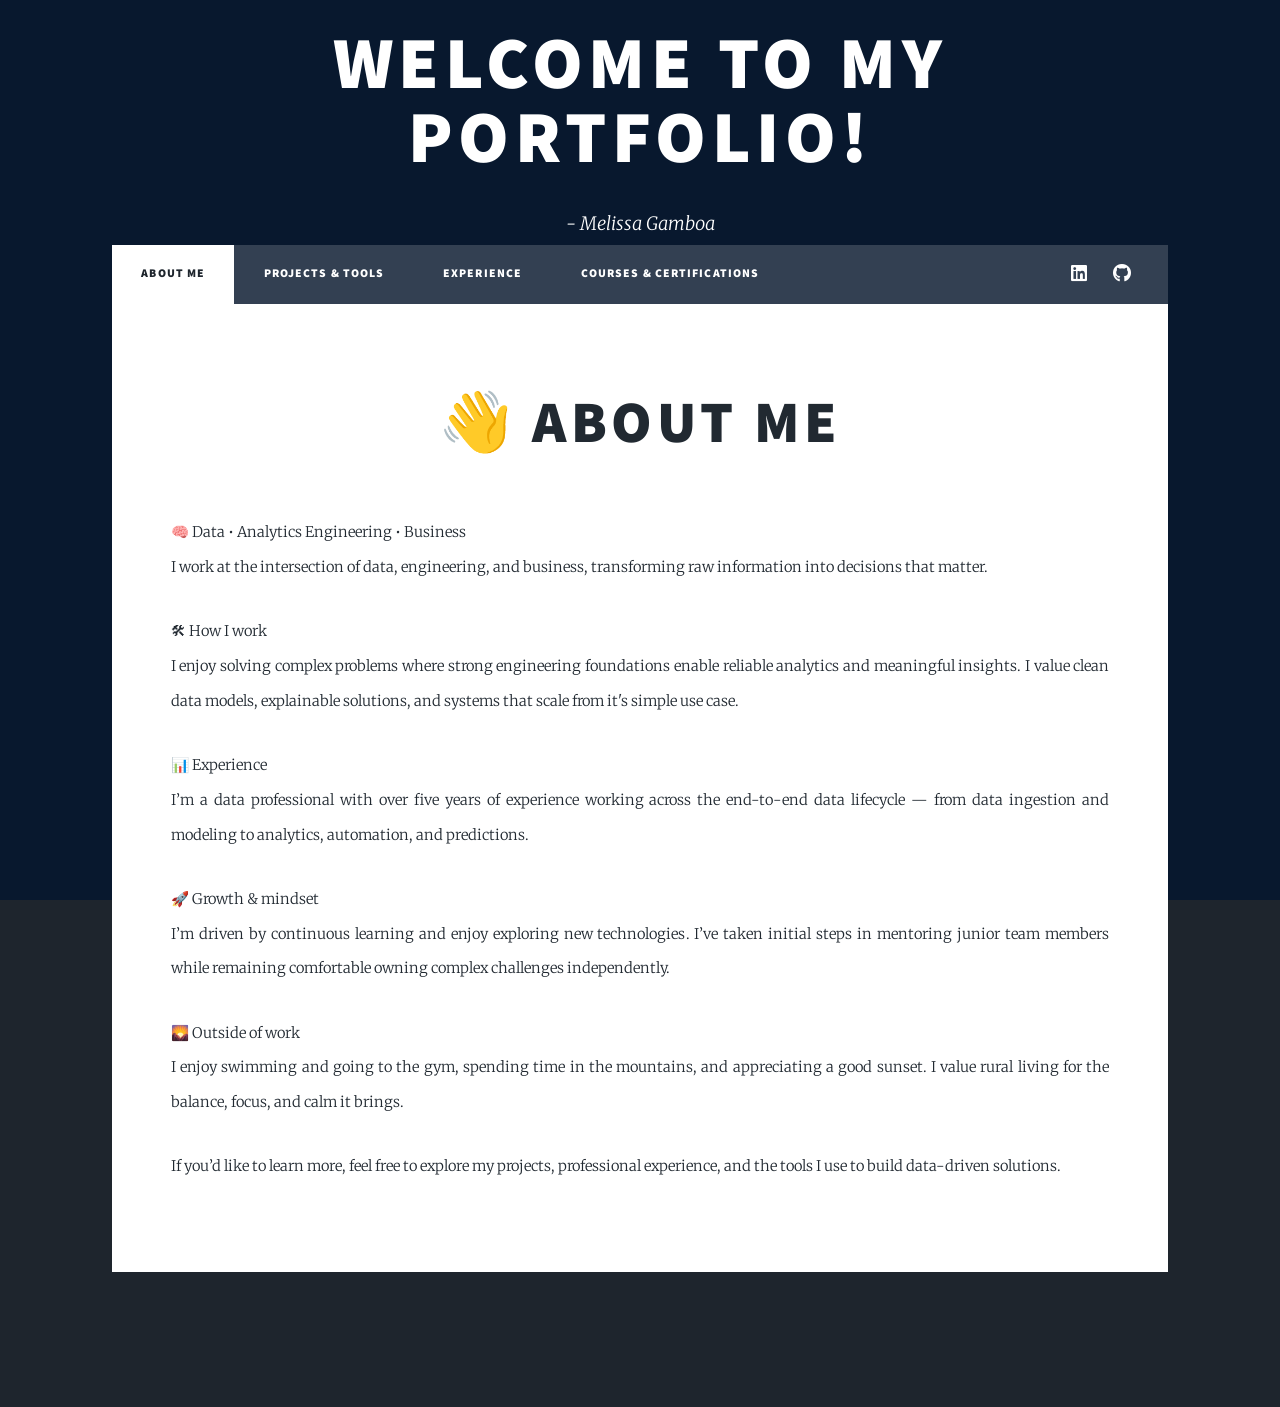
==== commit fc348303: "Add files via upload" ====
--- a/index.html
+++ b/index.html
@@ -81,7 +81,7 @@
 
 				<!-- Copyright -->
 					<div id="copyright">
-						<ul><li>&copy; Untitled</li><li>Design: <a href="https://html5up.net">HTML5 UP</a></li></ul>
+						<ul><li> </li><li> <a href="#"></a></li></ul>
 					</div>
 
 			</div>
